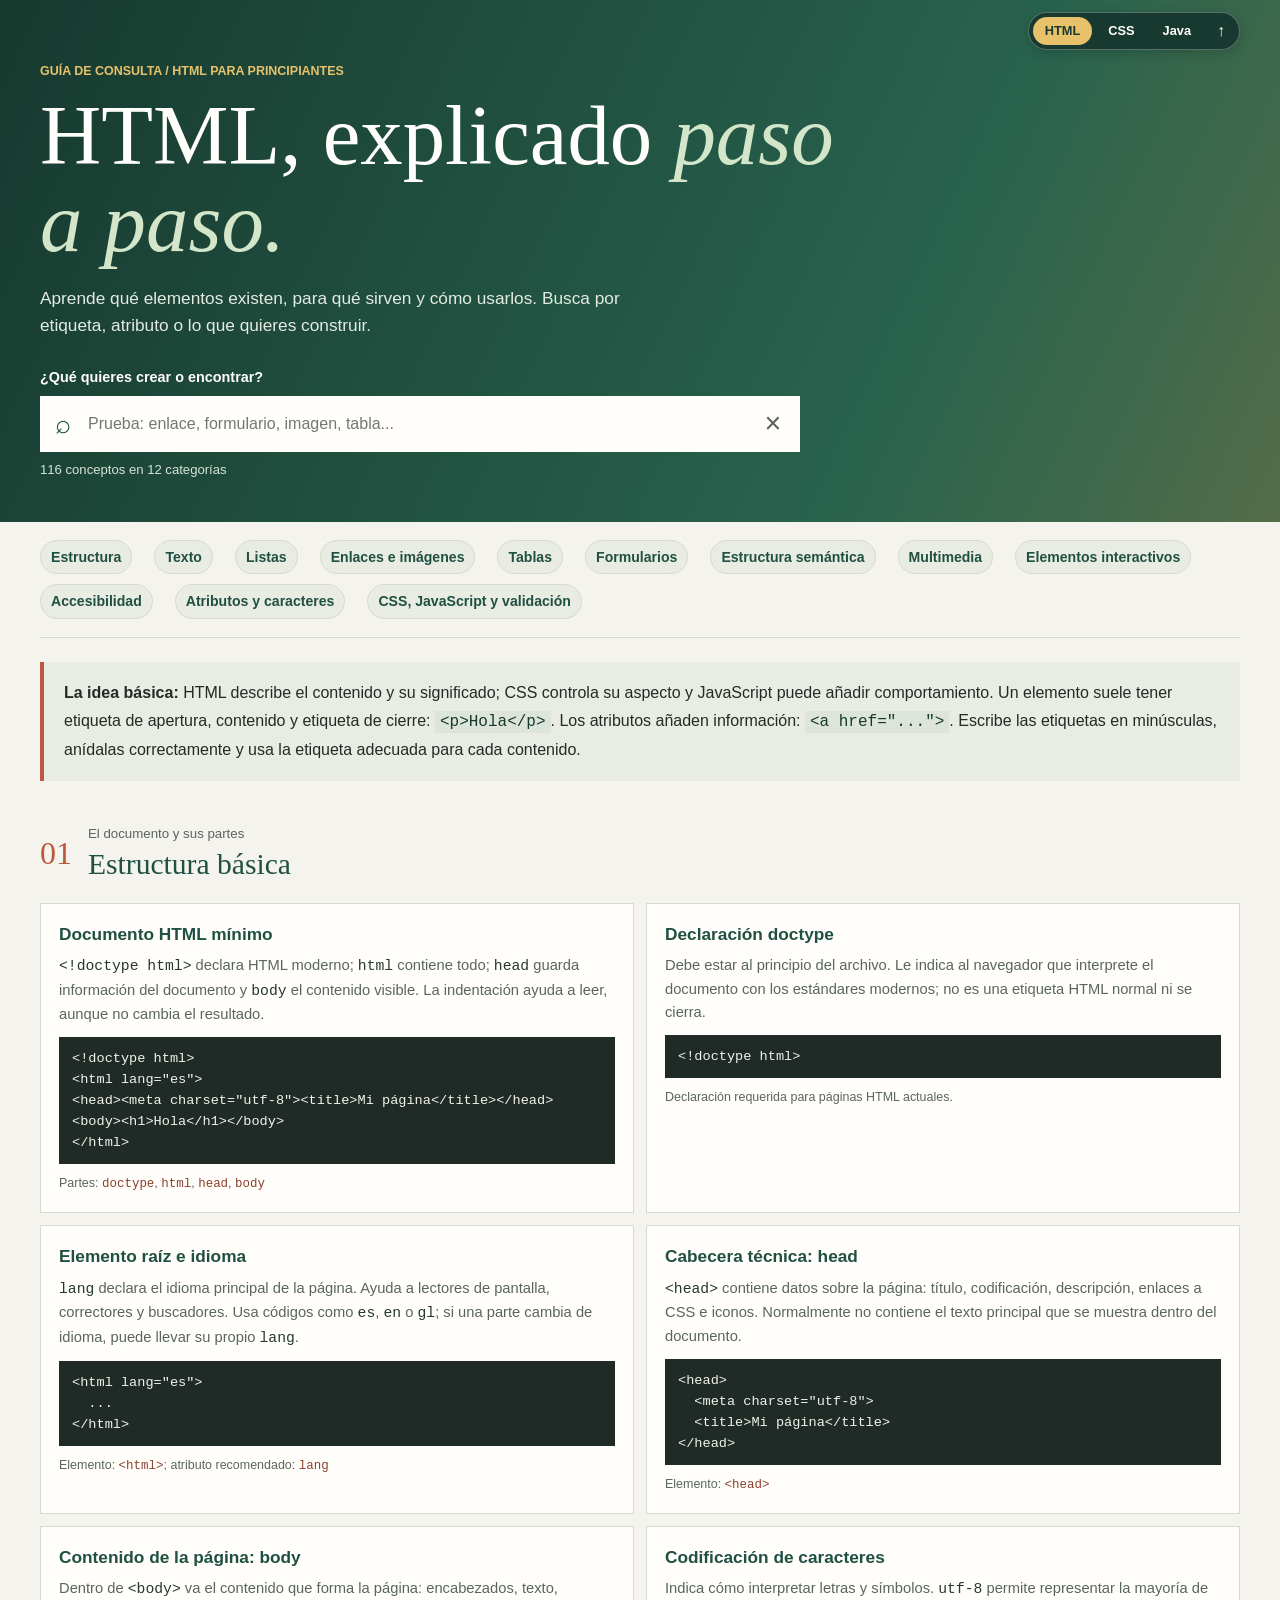
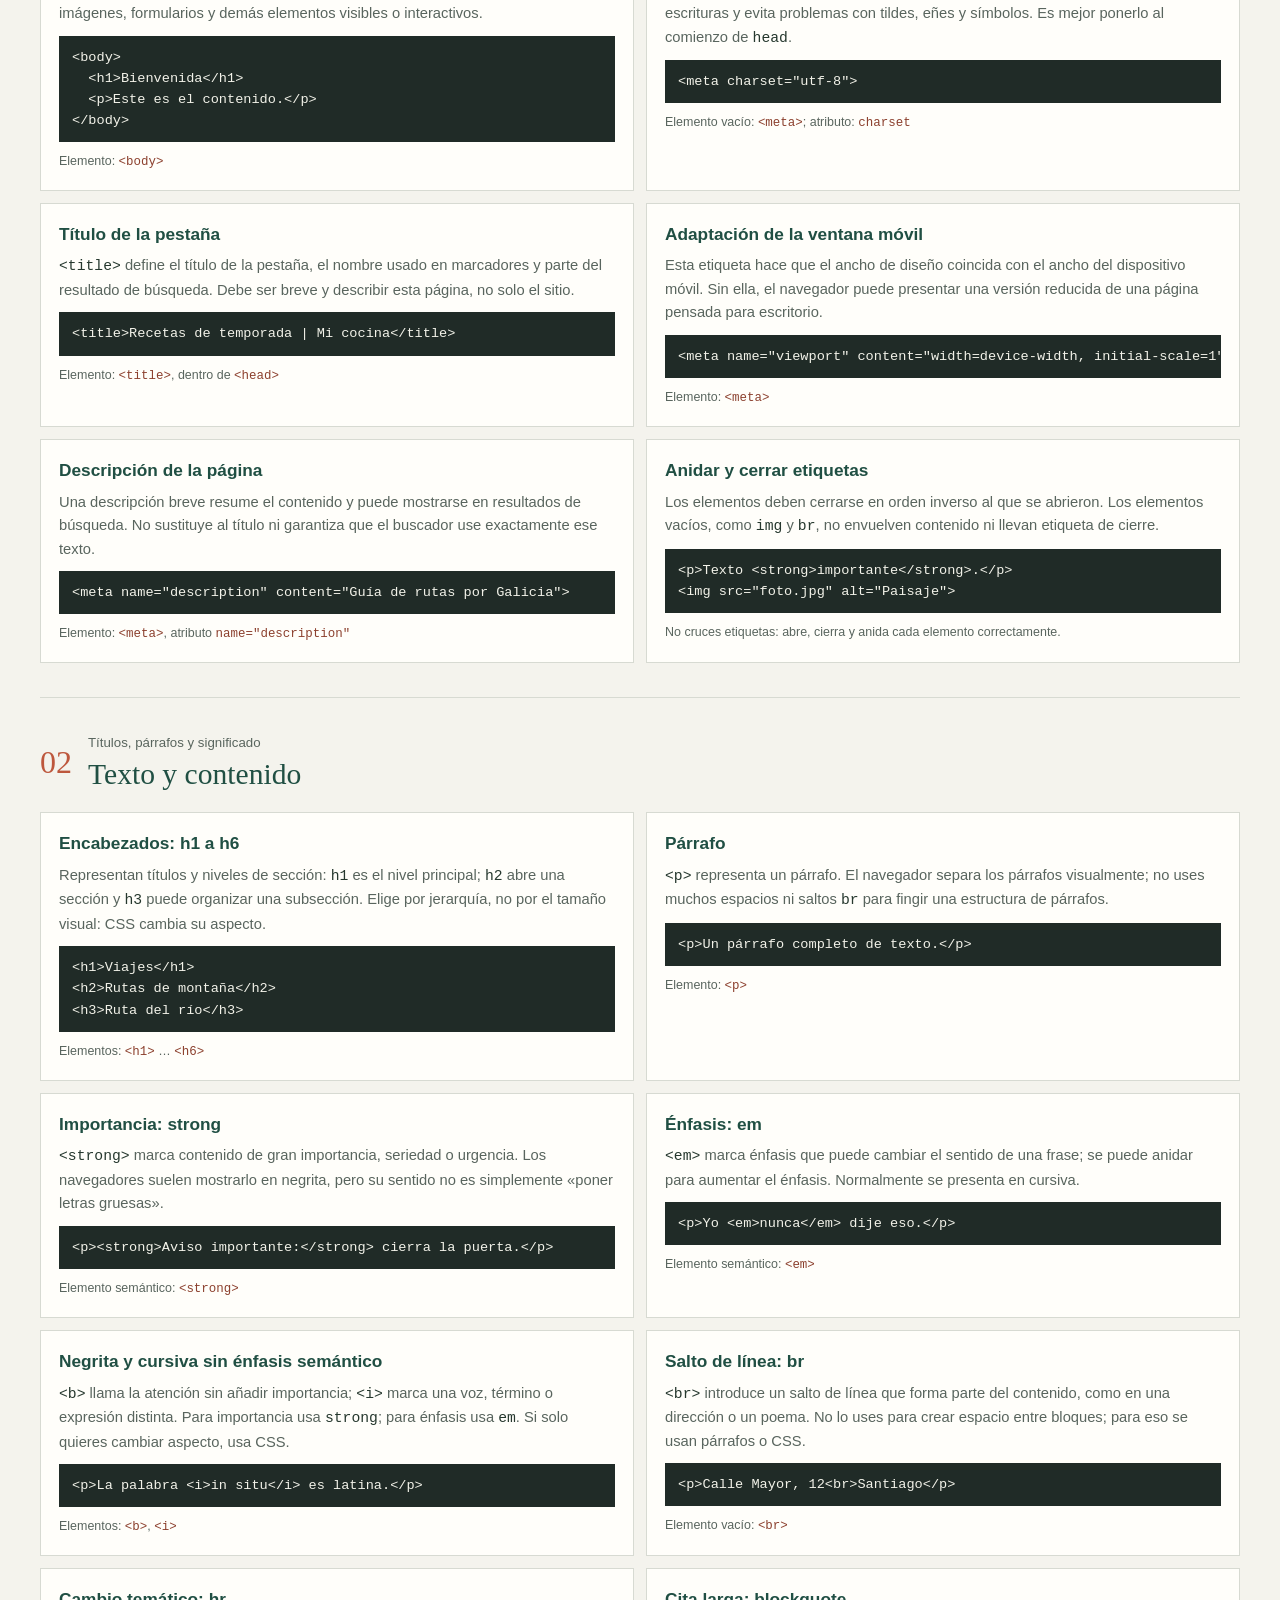
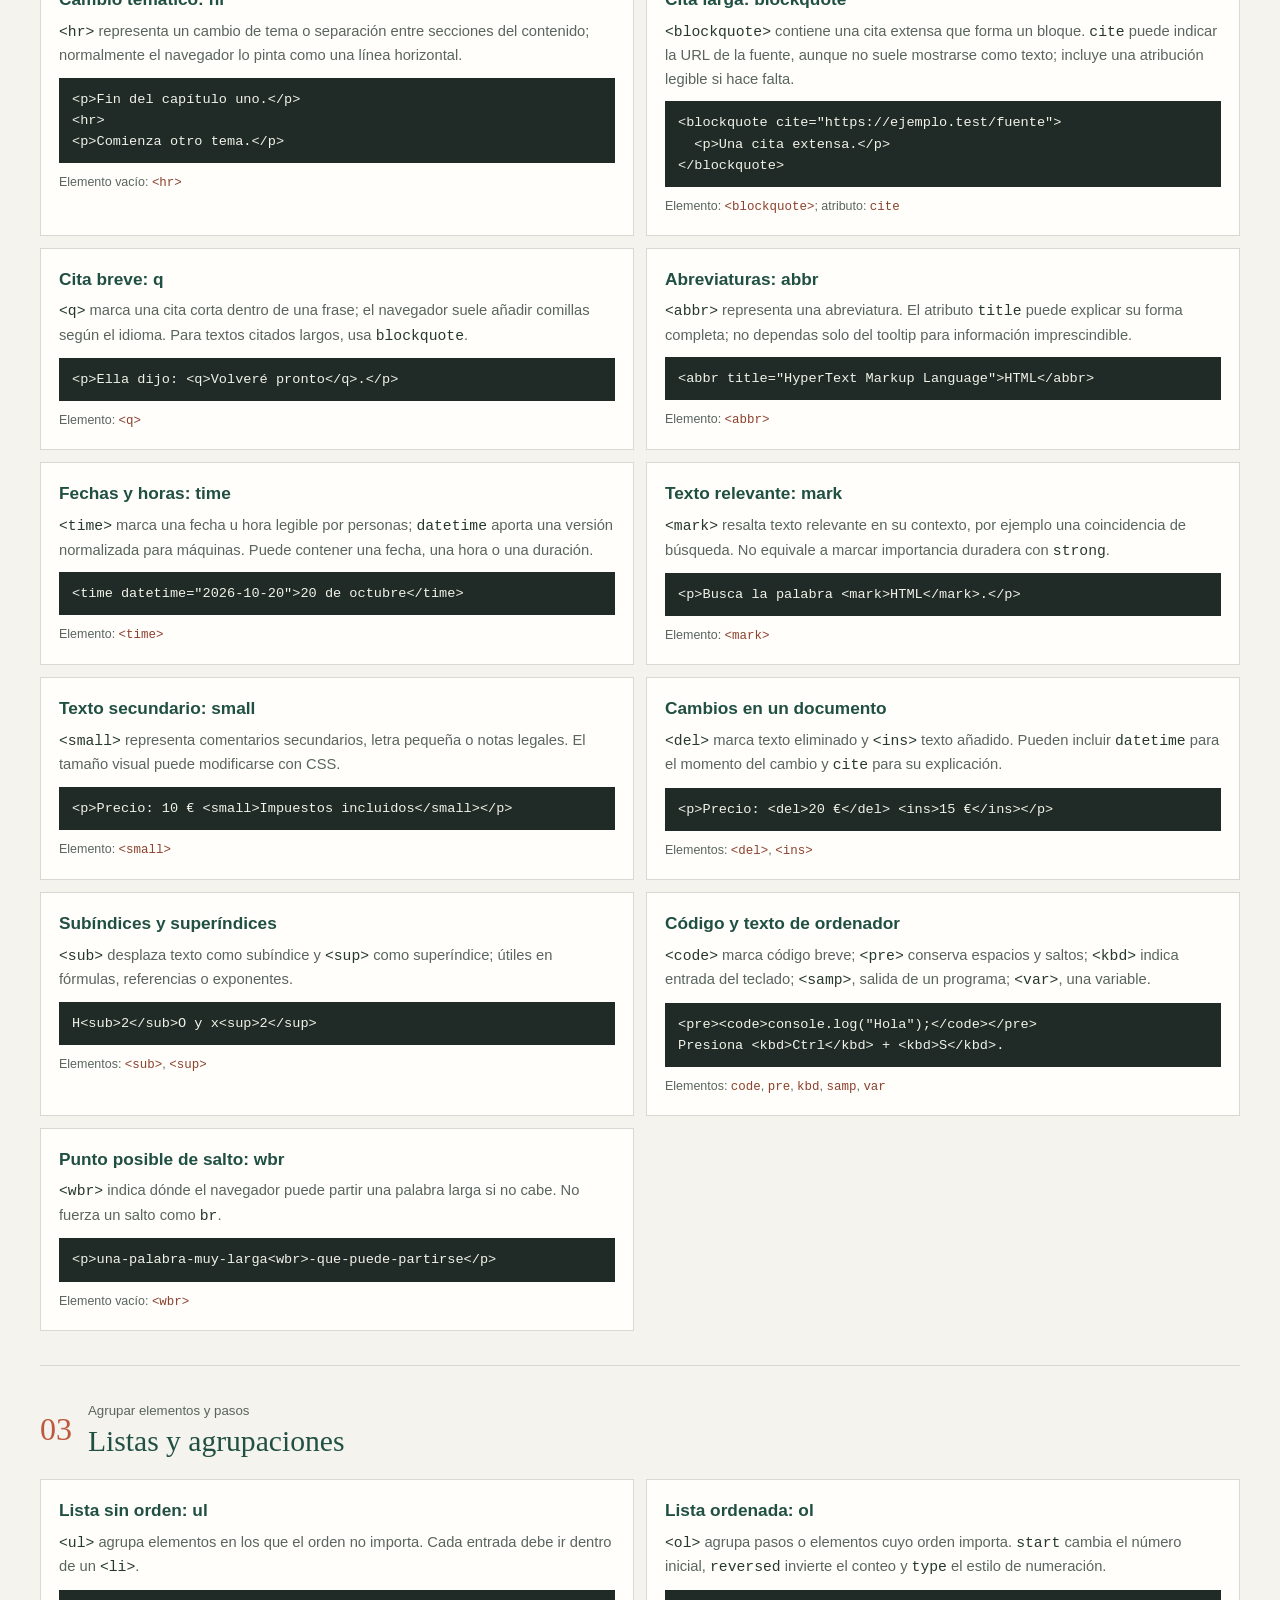
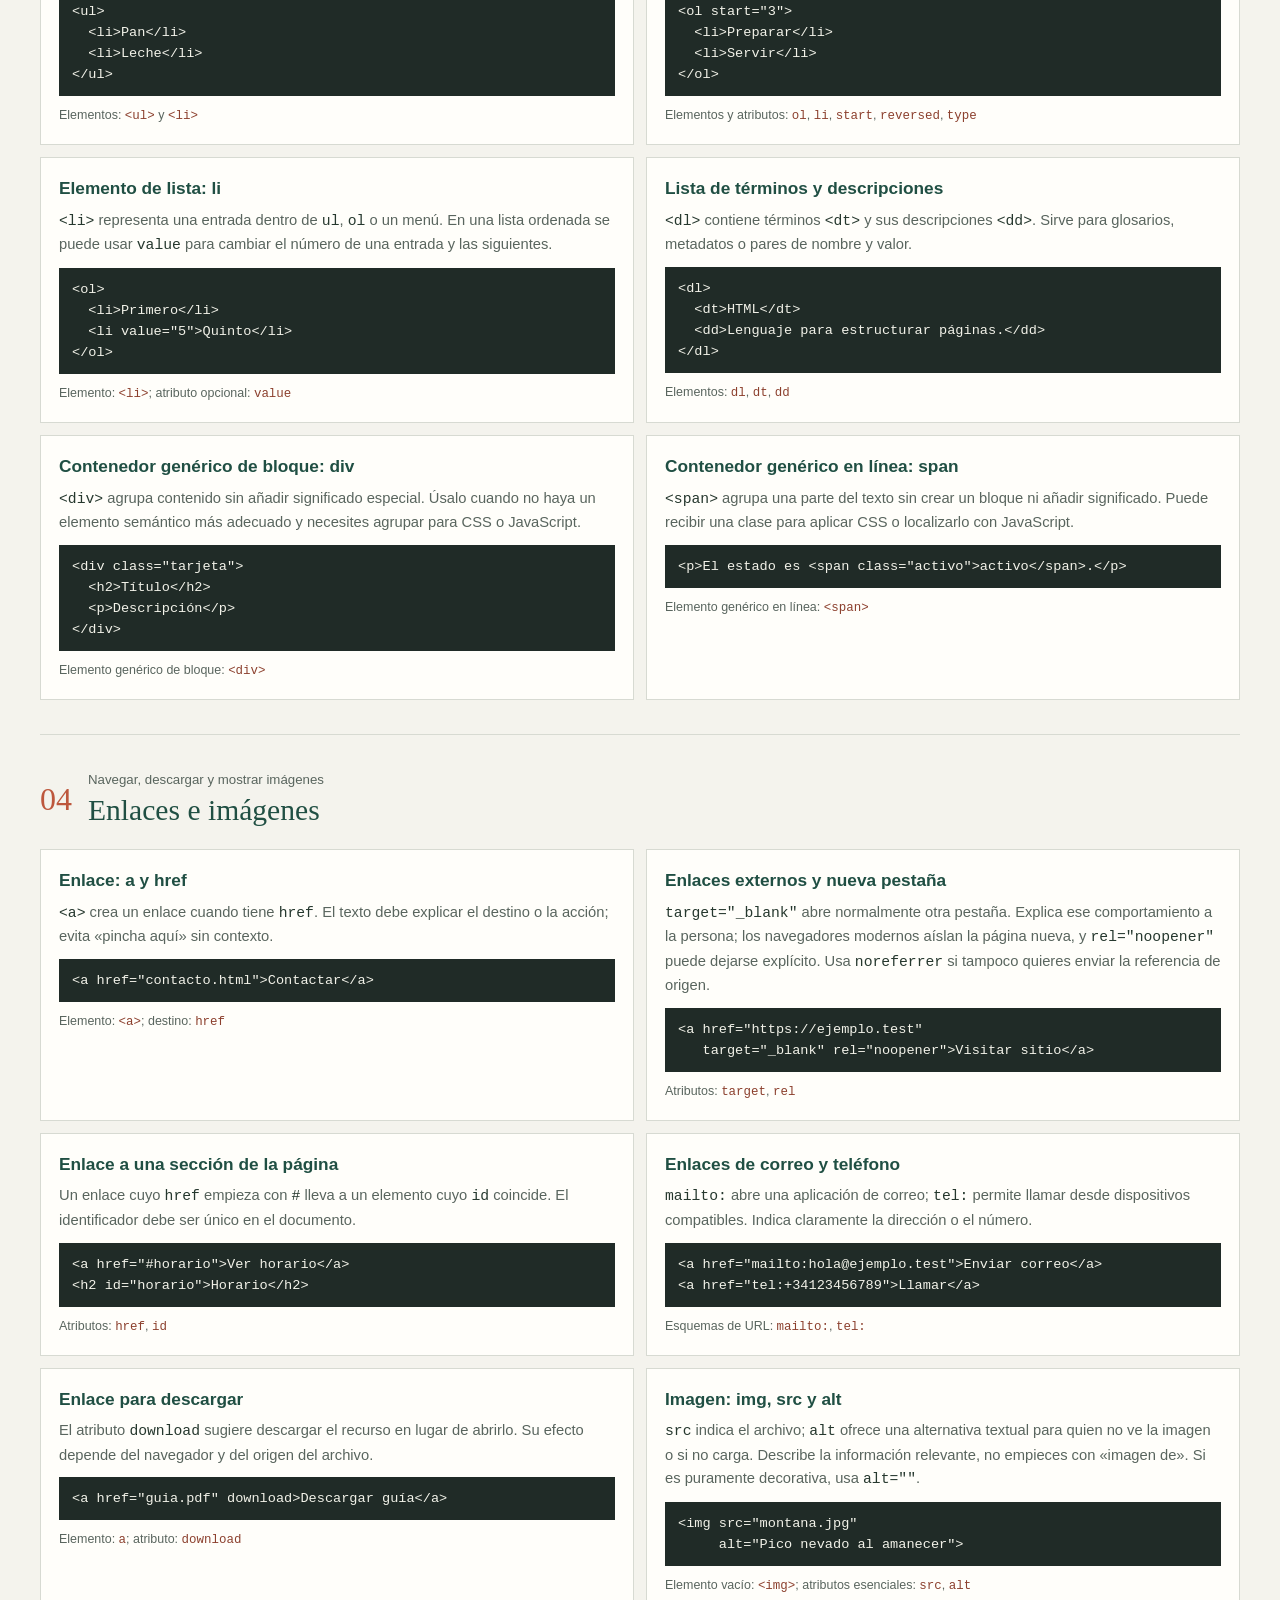
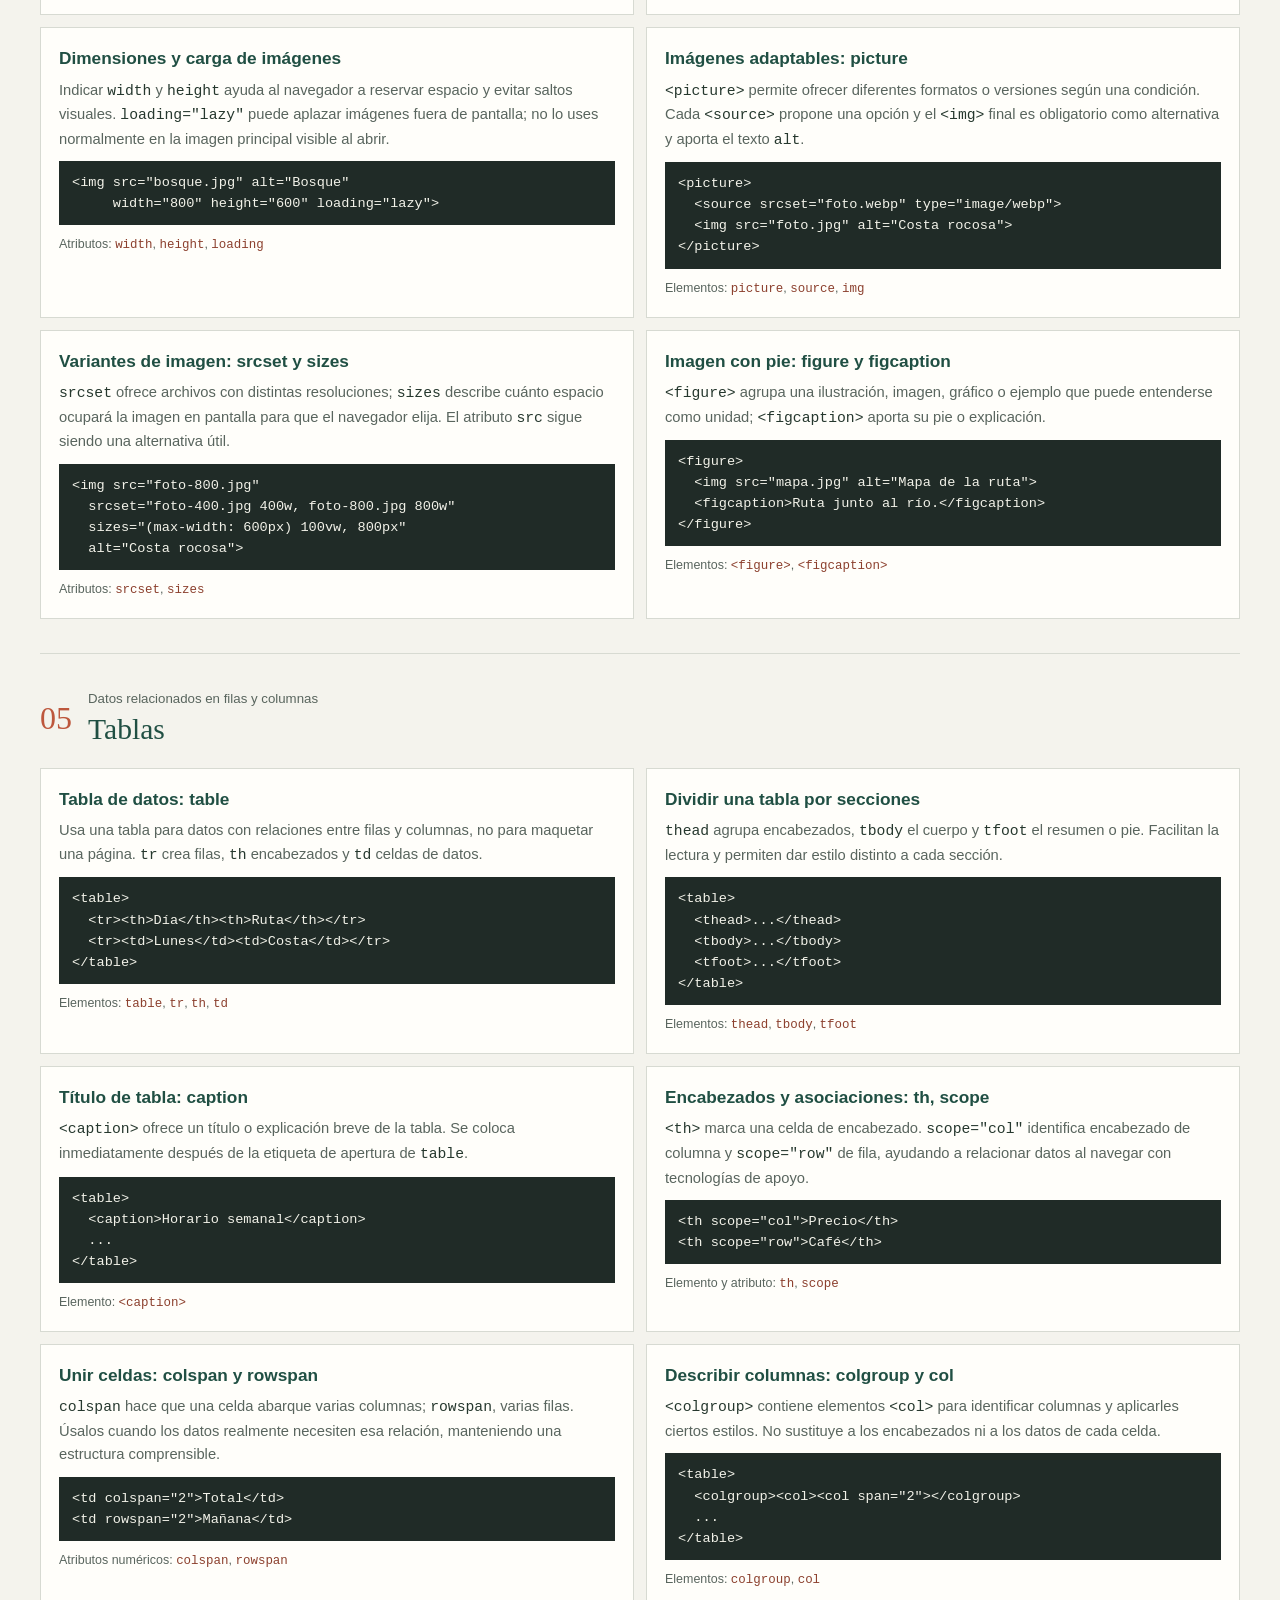
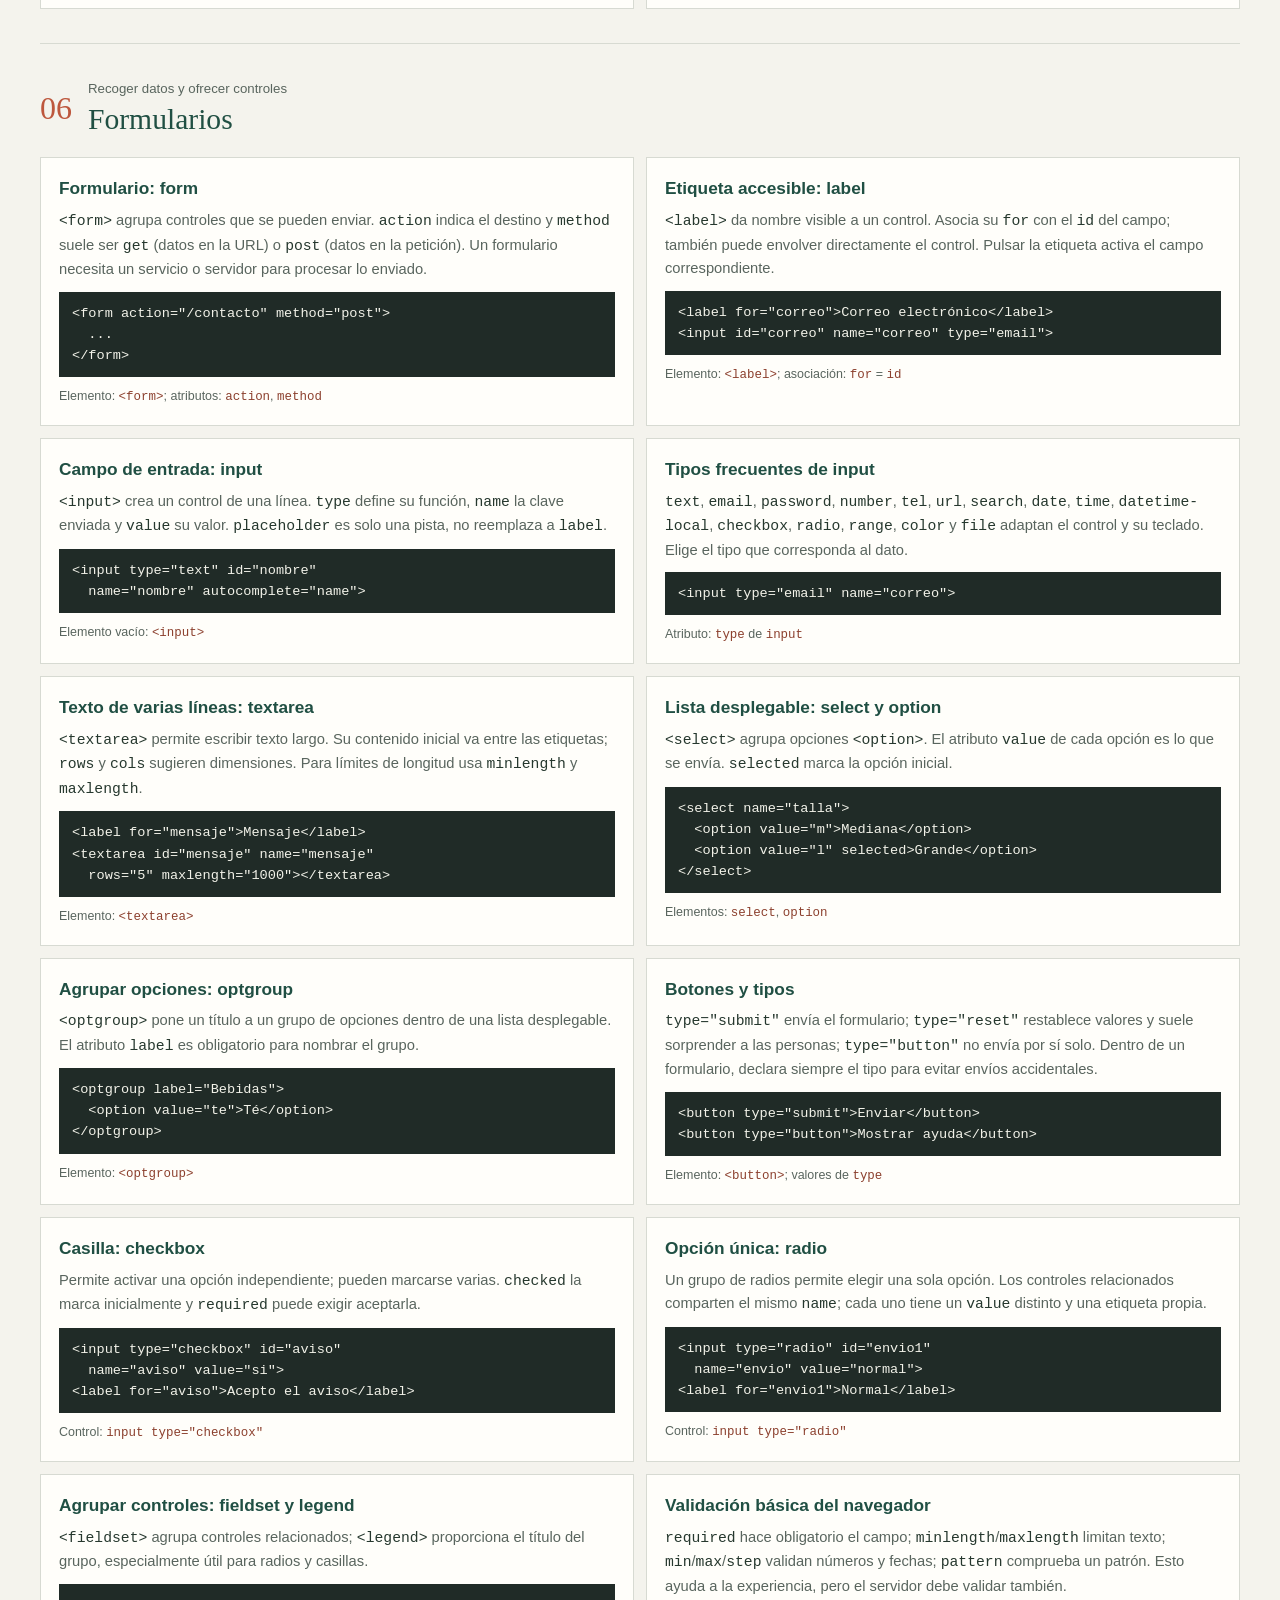
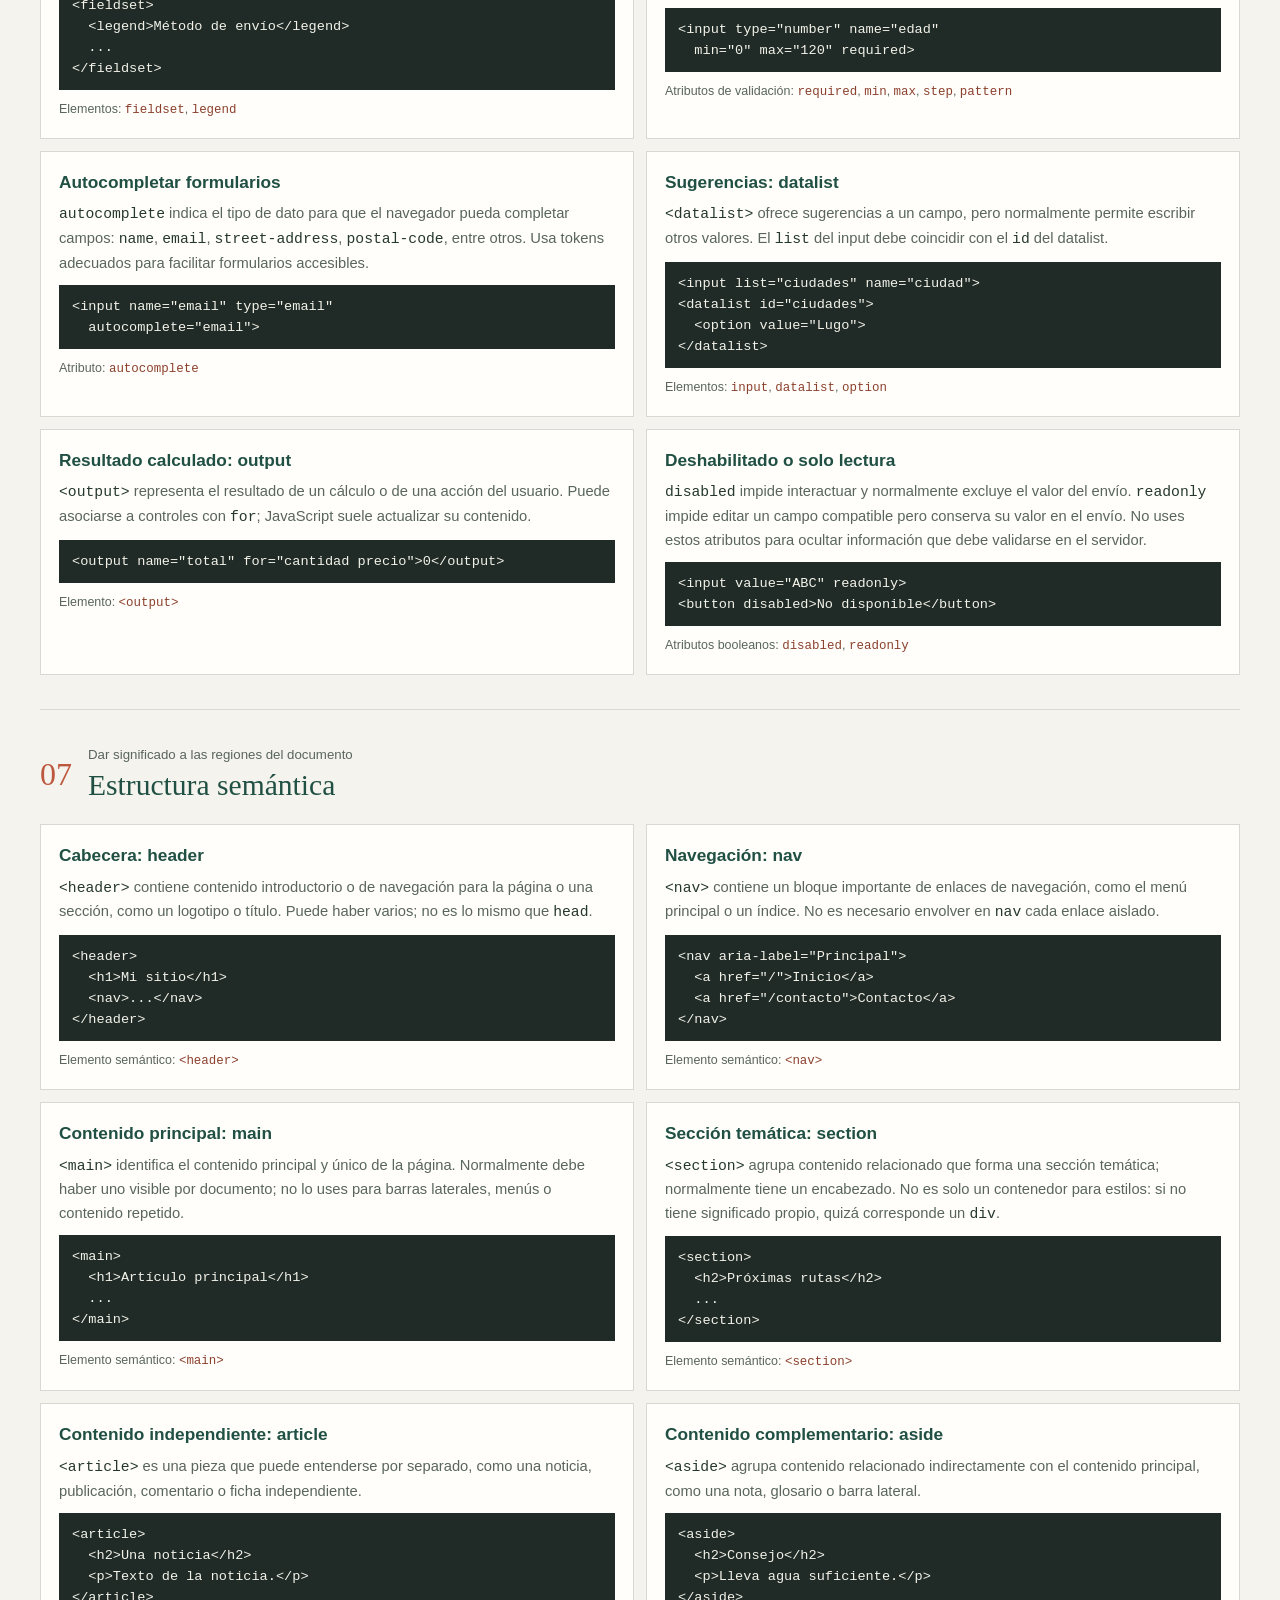
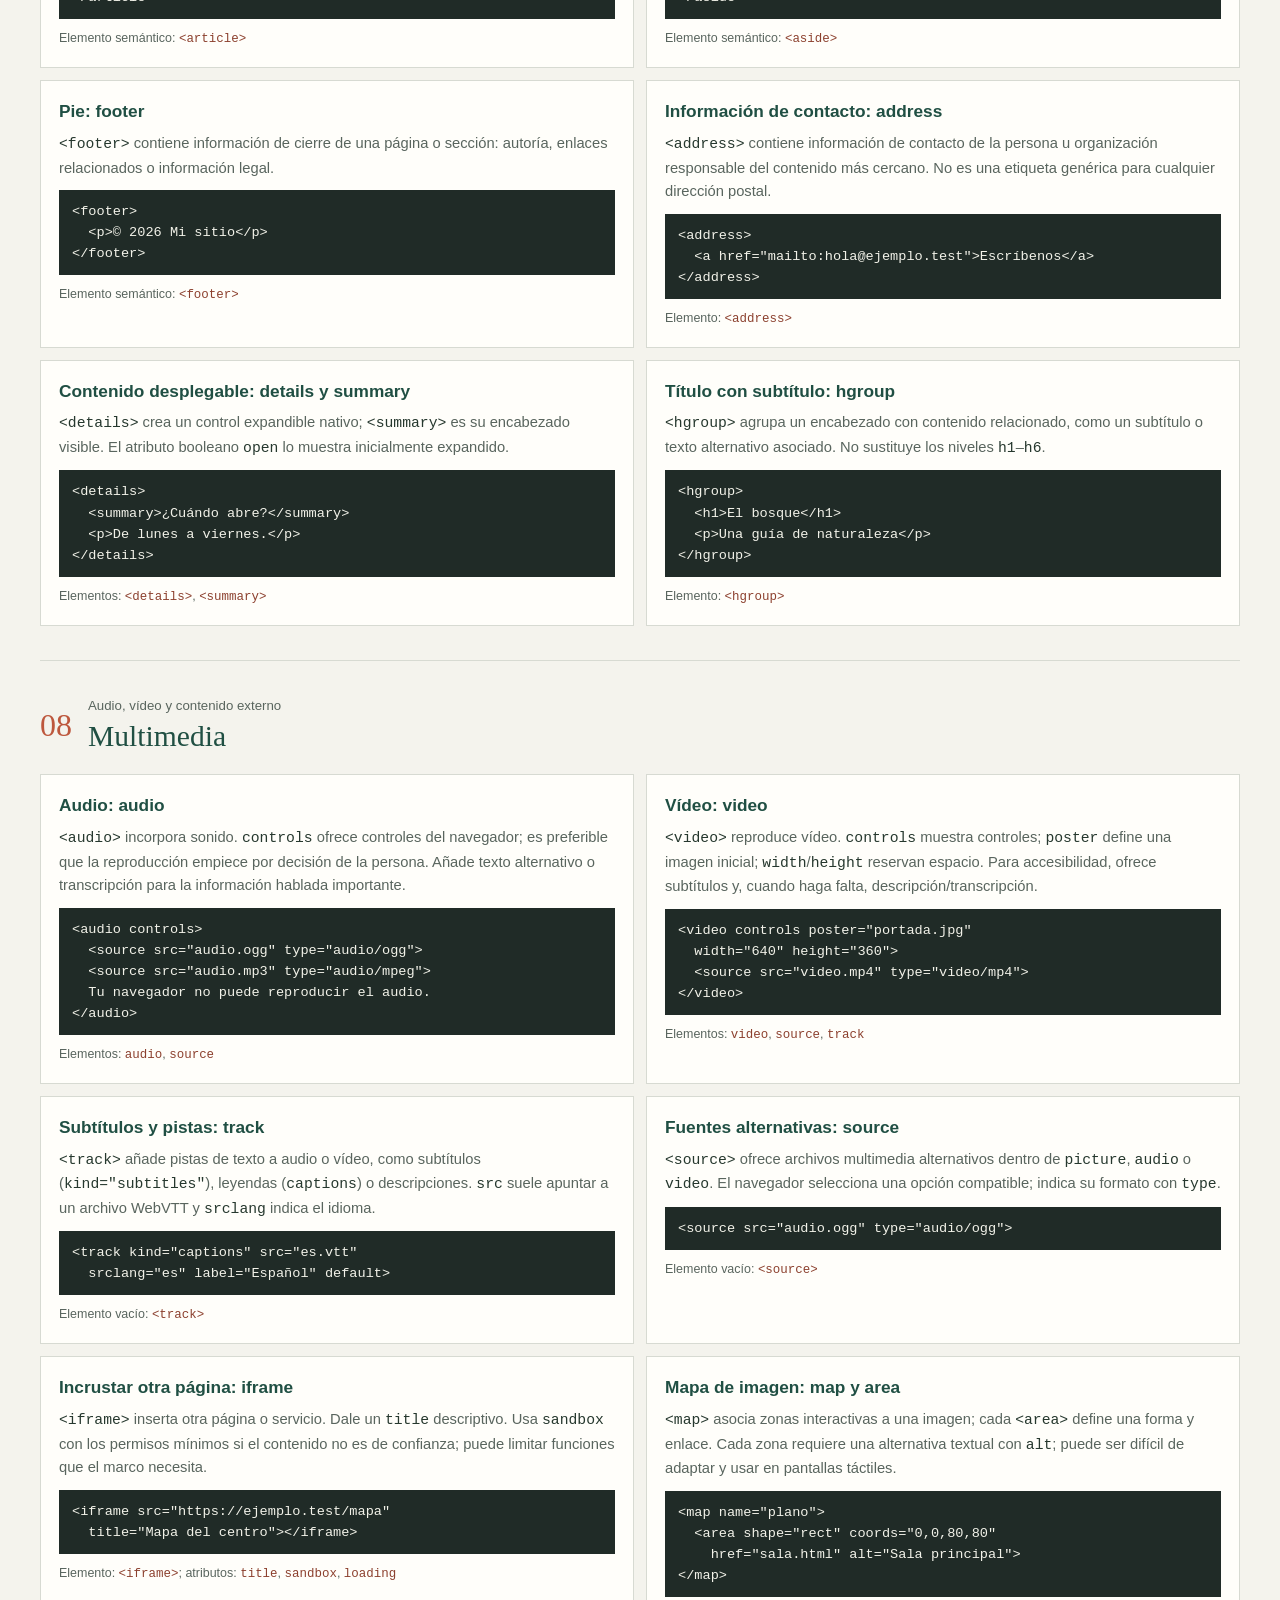
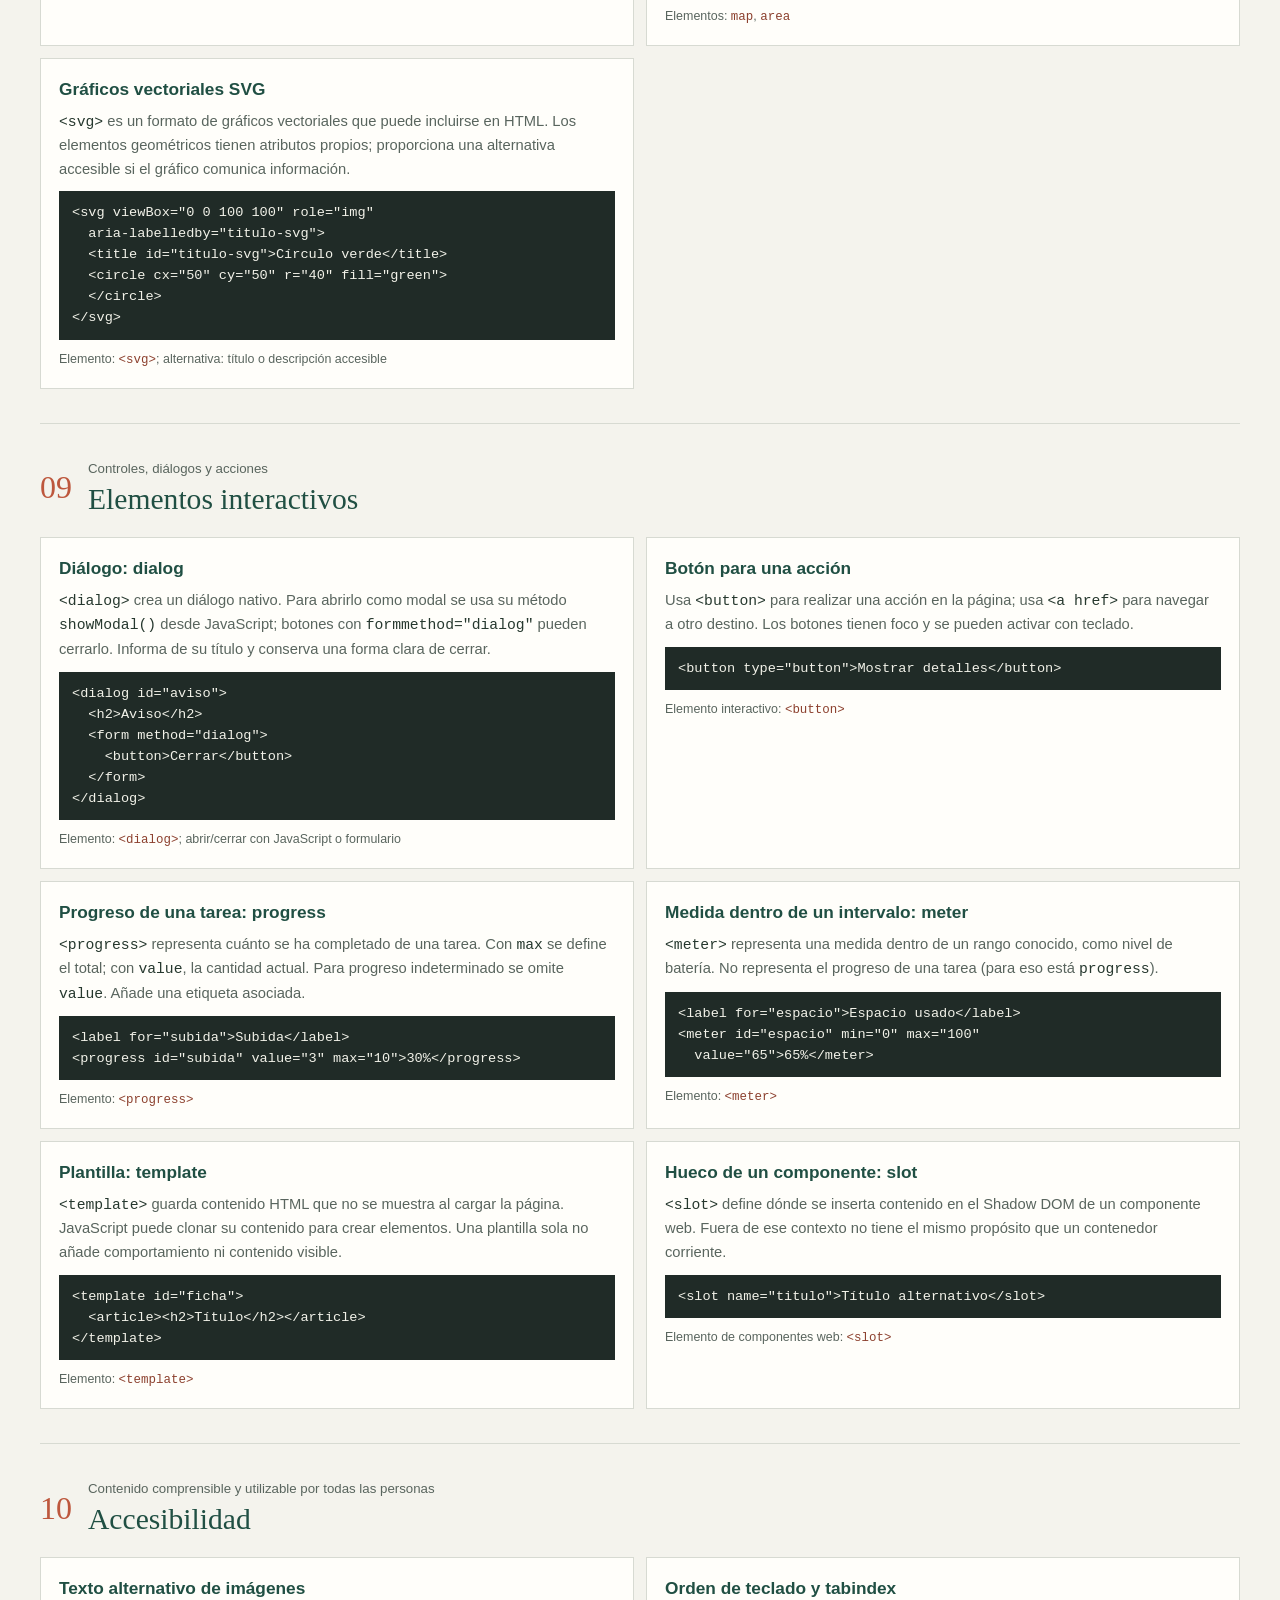
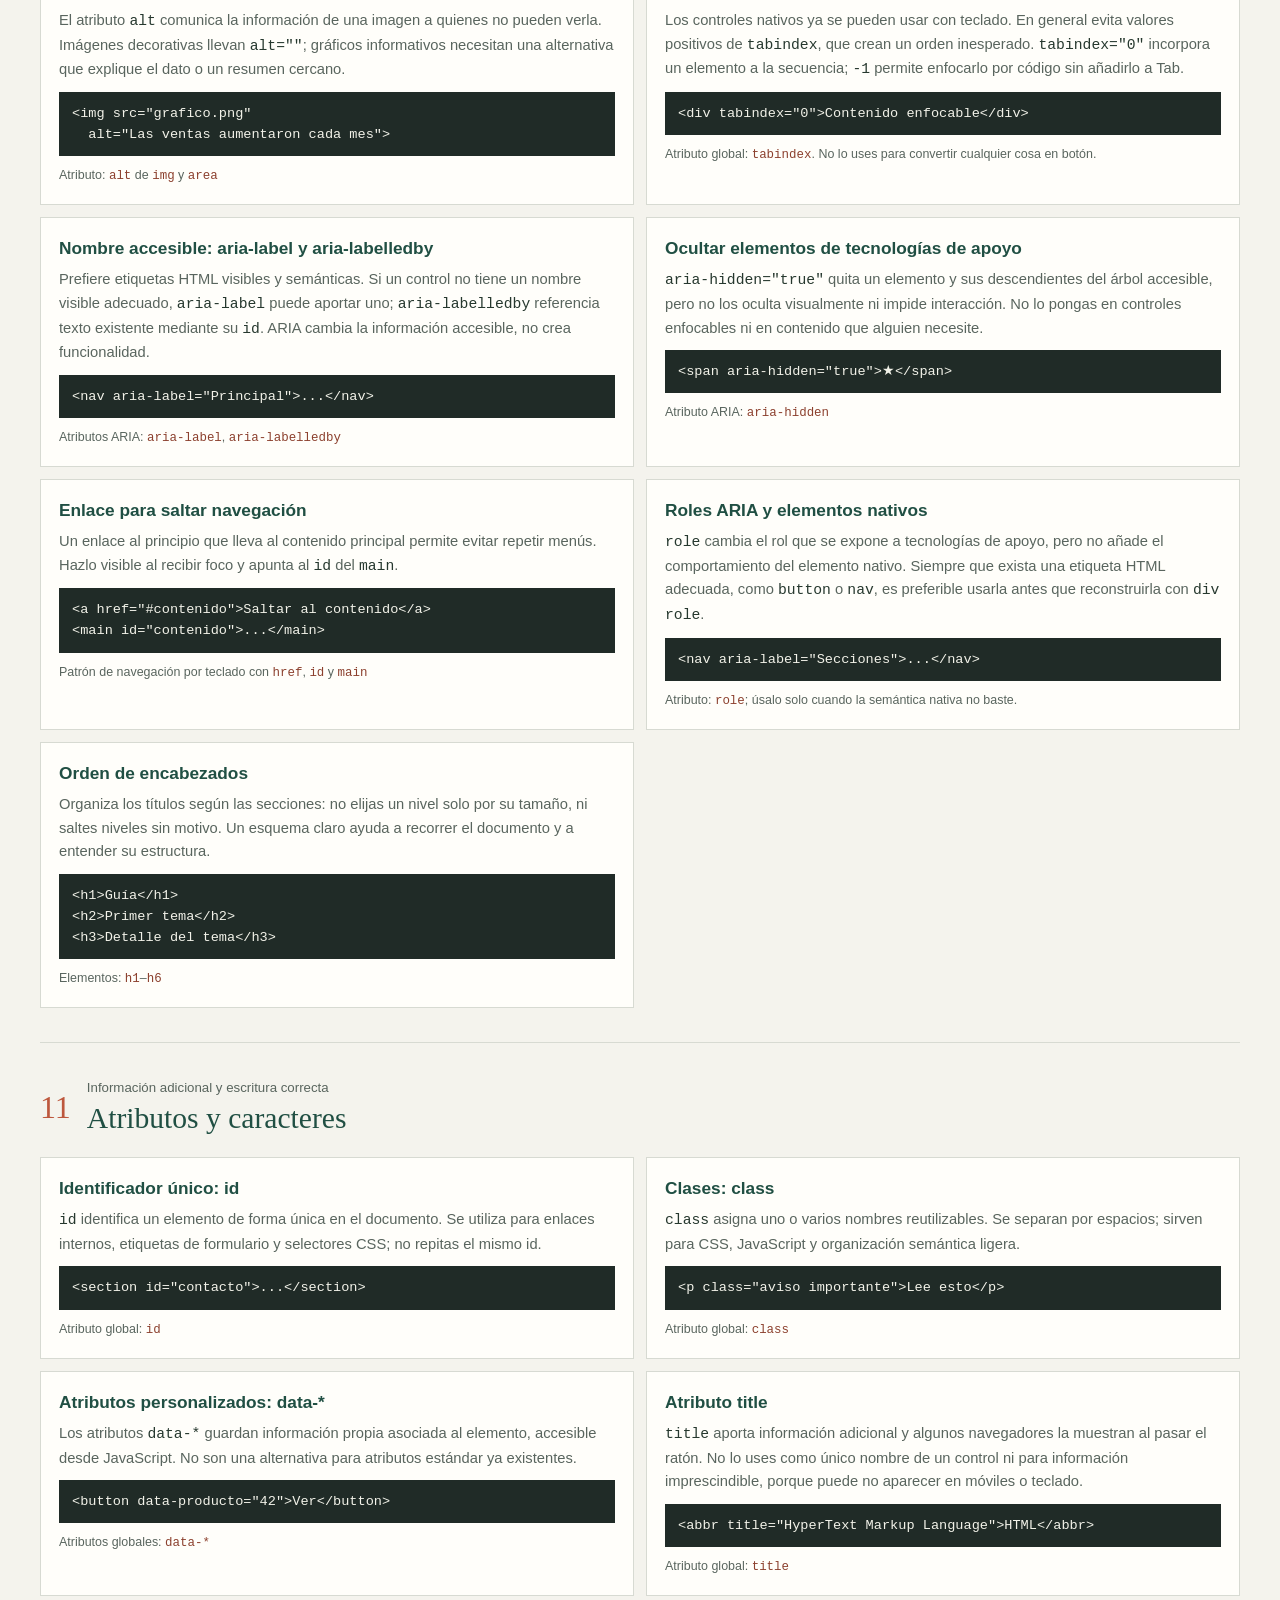
==== index.html @ 3121e710 "Resumen de HTML, Css y Java" ====
<!DOCTYPE html>
<html lang="es">

<!-- 
Guía de HTML para principiantes.
 Contiene todos los conceptos de CSS, con ejemplos y explicación.
 Se puede buscar por propiedad, valor o selector.
 Autor: apesfer
 Fecha: 20/10/2026
-->

<head>
	<meta charset="UTF-8">
	<meta name="viewport" content="width=device-width, initial-scale=1.0">
	<meta name="description"
		content="Guía amplia, clara y buscable de HTML: elementos, atributos, formularios, medios y accesibilidad.">
	<title>Guía fácil de HTML</title>
	<link rel="stylesheet" href="src/index.css">
</head>

<body id="inicio" class="guia-html">
	<header class="guia-portada">
		<nav class="mini-nav-guias" aria-label="Cambiar entre guías">
			<a href="index.html" aria-current="page">HTML</a>
			<a href="css.html">CSS</a>
			<a href="java.html">Java</a>
			<a class="subir-inicio" href="#inicio" aria-label="Volver al principio" title="Volver al principio">↑</a>
		</nav>
		<p class="guia-etiqueta">Guía de consulta / HTML para principiantes</p>
		<h1>HTML, explicado <em>paso a paso.</em></h1>
		<p class="guia-bajada">Aprende qué elementos existen, para qué sirven y cómo usarlos. Busca por etiqueta,
			atributo o lo que quieres construir.</p>
		<form class="buscador-css" role="search" onsubmit="return false">
			<label for="buscar-html">¿Qué quieres crear o encontrar?</label>
			<div class="campo-busqueda">
				<span aria-hidden="true">⌕</span>
				<input id="buscar-html" type="search" placeholder="Prueba: enlace, formulario, imagen, tabla..."
					autocomplete="off">
				<button id="limpiar-html" type="button" aria-label="Limpiar búsqueda"
					title="Limpiar búsqueda">×</button>
			</div>
			<p id="resultado-html" aria-live="polite">Cargando conceptos...</p>
		</form>
	</header>

	<main class="guia-contenido">
		<nav class="atajos-css" aria-label="Categorías de HTML">
			<a href="#fundamentos">Estructura</a>
			<a href="#texto">Texto</a>
			<a href="#listas">Listas</a>
			<a href="#enlaces">Enlaces e imágenes</a>
			<a href="#tablas">Tablas</a>
			<a href="#formularios">Formularios</a>
			<a href="#semantica">Estructura semántica</a>
			<a href="#multimedia">Multimedia</a>
			<a href="#interactivos">Elementos interactivos</a>
			<a href="#accesibilidad">Accesibilidad</a>
			<a href="#atributos">Atributos y caracteres</a>
			<a href="#integracion">CSS, JavaScript y validación</a>
		</nav>

		<aside class="nota-css"><strong>La idea básica:</strong> HTML describe el contenido y su significado; CSS
			controla su aspecto y JavaScript puede añadir comportamiento. Un elemento suele tener etiqueta de apertura,
			contenido y etiqueta de cierre: <code>&lt;p&gt;Hola&lt;/p&gt;</code>. Los atributos añaden información:
			<code>&lt;a href="..."&gt;</code>. Escribe las etiquetas en minúsculas, anídalas correctamente y usa la
			etiqueta adecuada para cada contenido.
		</aside>

		<section class="categoria-css" id="fundamentos" data-categoria>
			<div class="cabecera-categoria"><span>01</span>
				<div>
					<p>El documento y sus partes</p>
					<h2>Estructura básica</h2>
				</div>
			</div>
			<div class="rejilla-conceptos">
				<article class="concepto-css" data-palabras="documento completo html doctype raíz">
					<h3>Documento HTML mínimo</h3>
					<p><code>&lt;!doctype html&gt;</code> declara HTML moderno; <code>html</code> contiene todo;
						<code>head</code> guarda información del documento y <code>body</code> el contenido visible. La
						indentación ayuda a leer, aunque no cambia el resultado.
					</p>
					<pre><code>&lt;!doctype html&gt;
&lt;html lang="es"&gt;
&lt;head&gt;&lt;meta charset="utf-8"&gt;&lt;title&gt;Mi página&lt;/title&gt;&lt;/head&gt;
&lt;body&gt;&lt;h1&gt;Hola&lt;/h1&gt;&lt;/body&gt;
&lt;/html&gt;</code></pre>
					<p class="propiedad">Partes: <code>doctype</code>, <code>html</code>, <code>head</code>,
						<code>body</code>
					</p>
				</article>
				<article class="concepto-css" data-palabras="doctype tipo documento estándar">
					<h3>Declaración doctype</h3>
					<p>Debe estar al principio del archivo. Le indica al navegador que interprete el documento con los
						estándares modernos; no es una etiqueta HTML normal ni se cierra.</p>
					<pre><code>&lt;!doctype html&gt;</code></pre>
					<p class="propiedad">Declaración requerida para páginas HTML actuales.</p>
				</article>
				<article class="concepto-css" data-palabras="html lang idioma atributo raíz">
					<h3>Elemento raíz e idioma</h3>
					<p><code>lang</code> declara el idioma principal de la página. Ayuda a lectores de pantalla,
						correctores y buscadores. Usa códigos como <code>es</code>, <code>en</code> o <code>gl</code>;
						si una parte cambia de idioma, puede llevar su propio <code>lang</code>.</p>
					<pre><code>&lt;html lang="es"&gt;
  ...
&lt;/html&gt;</code></pre>
					<p class="propiedad">Elemento: <code>&lt;html&gt;</code>; atributo recomendado: <code>lang</code>
					</p>
				</article>
				<article class="concepto-css" data-palabras="head metadatos título descripción hoja estilo">
					<h3>Cabecera técnica: head</h3>
					<p><code>&lt;head&gt;</code> contiene datos sobre la página: título, codificación, descripción,
						enlaces a CSS e iconos. Normalmente no contiene el texto principal que se muestra dentro del
						documento.</p>
					<pre><code>&lt;head&gt;
  &lt;meta charset="utf-8"&gt;
  &lt;title&gt;Mi página&lt;/title&gt;
&lt;/head&gt;</code></pre>
					<p class="propiedad">Elemento: <code>&lt;head&gt;</code></p>
				</article>
				<article class="concepto-css" data-palabras="body cuerpo contenido visible página">
					<h3>Contenido de la página: body</h3>
					<p>Dentro de <code>&lt;body&gt;</code> va el contenido que forma la página: encabezados, texto,
						imágenes, formularios y demás elementos visibles o interactivos.</p>
					<pre><code>&lt;body&gt;
  &lt;h1&gt;Bienvenida&lt;/h1&gt;
  &lt;p&gt;Este es el contenido.&lt;/p&gt;
&lt;/body&gt;</code></pre>
					<p class="propiedad">Elemento: <code>&lt;body&gt;</code></p>
				</article>
				<article class="concepto-css" data-palabras="codificación caracteres utf 8 tildes ñ">
					<h3>Codificación de caracteres</h3>
					<p>Indica cómo interpretar letras y símbolos. <code>utf-8</code> permite representar la mayoría de
						escrituras y evita problemas con tildes, eñes y símbolos. Es mejor ponerlo al comienzo de
						<code>head</code>.
					</p>
					<pre><code>&lt;meta charset="utf-8"&gt;</code></pre>
					<p class="propiedad">Elemento vacío: <code>&lt;meta&gt;</code>; atributo: <code>charset</code></p>
				</article>
				<article class="concepto-css" data-palabras="título pestaña documento title navegador">
					<h3>Título de la pestaña</h3>
					<p><code>&lt;title&gt;</code> define el título de la pestaña, el nombre usado en marcadores y parte
						del resultado de búsqueda. Debe ser breve y describir esta página, no solo el sitio.</p>
					<pre><code>&lt;title&gt;Recetas de temporada | Mi cocina&lt;/title&gt;</code></pre>
					<p class="propiedad">Elemento: <code>&lt;title&gt;</code>, dentro de <code>&lt;head&gt;</code></p>
				</article>
				<article class="concepto-css" data-palabras="meta viewport móvil responsive pantalla">
					<h3>Adaptación de la ventana móvil</h3>
					<p>Esta etiqueta hace que el ancho de diseño coincida con el ancho del dispositivo móvil. Sin ella,
						el navegador puede presentar una versión reducida de una página pensada para escritorio.</p>
					<pre><code>&lt;meta name="viewport" content="width=device-width, initial-scale=1"&gt;</code></pre>
					<p class="propiedad">Elemento: <code>&lt;meta&gt;</code></p>
				</article>
				<article class="concepto-css" data-palabras="meta description descripción buscador resumen página">
					<h3>Descripción de la página</h3>
					<p>Una descripción breve resume el contenido y puede mostrarse en resultados de búsqueda. No
						sustituye al título ni garantiza que el buscador use exactamente ese texto.</p>
					<pre><code>&lt;meta name="description" content="Guía de rutas por Galicia"&gt;</code></pre>
					<p class="propiedad">Elemento: <code>&lt;meta&gt;</code>, atributo <code>name="description"</code>
					</p>
				</article>
				<article class="concepto-css" data-palabras="anidar etiquetas cerrar autocierre vacío estructura">
					<h3>Anidar y cerrar etiquetas</h3>
					<p>Los elementos deben cerrarse en orden inverso al que se abrieron. Los elementos vacíos, como
						<code>img</code> y <code>br</code>, no envuelven contenido ni llevan etiqueta de cierre.
					</p>
					<pre><code>&lt;p&gt;Texto &lt;strong&gt;importante&lt;/strong&gt;.&lt;/p&gt;
&lt;img src="foto.jpg" alt="Paisaje"&gt;</code></pre>
					<p class="propiedad">No cruces etiquetas: abre, cierra y anida cada elemento correctamente.</p>
				</article>
			</div>
		</section>

		<section class="categoria-css" id="texto" data-categoria>
			<div class="cabecera-categoria"><span>02</span>
				<div>
					<p>Títulos, párrafos y significado</p>
					<h2>Texto y contenido</h2>
				</div>
			</div>
			<div class="rejilla-conceptos">
				<article class="concepto-css" data-palabras="encabezado título h1 h2 h3 h4 h5 h6 jerarquía">
					<h3>Encabezados: h1 a h6</h3>
					<p>Representan títulos y niveles de sección: <code>h1</code> es el nivel principal; <code>h2</code>
						abre una sección y <code>h3</code> puede organizar una subsección. Elige por jerarquía, no por
						el tamaño visual: CSS cambia su aspecto.</p>
					<pre><code>&lt;h1&gt;Viajes&lt;/h1&gt;
&lt;h2&gt;Rutas de montaña&lt;/h2&gt;
&lt;h3&gt;Ruta del río&lt;/h3&gt;</code></pre>
					<p class="propiedad">Elementos: <code>&lt;h1&gt;</code> … <code>&lt;h6&gt;</code></p>
				</article>
				<article class="concepto-css" data-palabras="p párrafo bloque texto">
					<h3>Párrafo</h3>
					<p><code>&lt;p&gt;</code> representa un párrafo. El navegador separa los párrafos visualmente; no
						uses muchos espacios ni saltos <code>br</code> para fingir una estructura de párrafos.</p>
					<pre><code>&lt;p&gt;Un párrafo completo de texto.&lt;/p&gt;</code></pre>
					<p class="propiedad">Elemento: <code>&lt;p&gt;</code></p>
				</article>
				<article class="concepto-css" data-palabras="strong importancia semántica negrita">
					<h3>Importancia: strong</h3>
					<p><code>&lt;strong&gt;</code> marca contenido de gran importancia, seriedad o urgencia. Los
						navegadores suelen mostrarlo en negrita, pero su sentido no es simplemente «poner letras
						gruesas».</p>
					<pre><code>&lt;p&gt;&lt;strong&gt;Aviso importante:&lt;/strong&gt; cierra la puerta.&lt;/p&gt;</code></pre>
					<p class="propiedad">Elemento semántico: <code>&lt;strong&gt;</code></p>
				</article>
				<article class="concepto-css" data-palabras="em énfasis énfasis hablado cursiva">
					<h3>Énfasis: em</h3>
					<p><code>&lt;em&gt;</code> marca énfasis que puede cambiar el sentido de una frase; se puede anidar
						para aumentar el énfasis. Normalmente se presenta en cursiva.</p>
					<pre><code>&lt;p&gt;Yo &lt;em&gt;nunca&lt;/em&gt; dije eso.&lt;/p&gt;</code></pre>
					<p class="propiedad">Elemento semántico: <code>&lt;em&gt;</code></p>
				</article>
				<article class="concepto-css" data-palabras="b i bold italic presentación sin significado">
					<h3>Negrita y cursiva sin énfasis semántico</h3>
					<p><code>&lt;b&gt;</code> llama la atención sin añadir importancia; <code>&lt;i&gt;</code> marca una
						voz, término o expresión distinta. Para importancia usa <code>strong</code>; para énfasis usa
						<code>em</code>. Si solo quieres cambiar aspecto, usa CSS.
					</p>
					<pre><code>&lt;p&gt;La palabra &lt;i&gt;in situ&lt;/i&gt; es latina.&lt;/p&gt;</code></pre>
					<p class="propiedad">Elementos: <code>&lt;b&gt;</code>, <code>&lt;i&gt;</code></p>
				</article>
				<article class="concepto-css" data-palabras="salto línea br nueva línea dirección">
					<h3>Salto de línea: br</h3>
					<p><code>&lt;br&gt;</code> introduce un salto de línea que forma parte del contenido, como en una
						dirección o un poema. No lo uses para crear espacio entre bloques; para eso se usan párrafos o
						CSS.</p>
					<pre><code>&lt;p&gt;Calle Mayor, 12&lt;br&gt;Santiago&lt;/p&gt;</code></pre>
					<p class="propiedad">Elemento vacío: <code>&lt;br&gt;</code></p>
				</article>
				<article class="concepto-css" data-palabras="separador horizontal hr cambio temático">
					<h3>Cambio temático: hr</h3>
					<p><code>&lt;hr&gt;</code> representa un cambio de tema o separación entre secciones del contenido;
						normalmente el navegador lo pinta como una línea horizontal.</p>
					<pre><code>&lt;p&gt;Fin del capítulo uno.&lt;/p&gt;
&lt;hr&gt;
&lt;p&gt;Comienza otro tema.&lt;/p&gt;</code></pre>
					<p class="propiedad">Elemento vacío: <code>&lt;hr&gt;</code></p>
				</article>
				<article class="concepto-css" data-palabras="blockquote cita larga cita bloque fuente cite">
					<h3>Cita larga: blockquote</h3>
					<p><code>&lt;blockquote&gt;</code> contiene una cita extensa que forma un bloque. <code>cite</code>
						puede indicar la URL de la fuente, aunque no suele mostrarse como texto; incluye una atribución
						legible si hace falta.</p>
					<pre><code>&lt;blockquote cite="https://ejemplo.test/fuente"&gt;
  &lt;p&gt;Una cita extensa.&lt;/p&gt;
&lt;/blockquote&gt;</code></pre>
					<p class="propiedad">Elemento: <code>&lt;blockquote&gt;</code>; atributo: <code>cite</code></p>
				</article>
				<article class="concepto-css" data-palabras="q cita corta comillas inline cite">
					<h3>Cita breve: q</h3>
					<p><code>&lt;q&gt;</code> marca una cita corta dentro de una frase; el navegador suele añadir
						comillas según el idioma. Para textos citados largos, usa <code>blockquote</code>.</p>
					<pre><code>&lt;p&gt;Ella dijo: &lt;q&gt;Volveré pronto&lt;/q&gt;.&lt;/p&gt;</code></pre>
					<p class="propiedad">Elemento: <code>&lt;q&gt;</code></p>
				</article>
				<article class="concepto-css" data-palabras="abbr abreviatura sigla título title significado">
					<h3>Abreviaturas: abbr</h3>
					<p><code>&lt;abbr&gt;</code> representa una abreviatura. El atributo <code>title</code> puede
						explicar su forma completa; no dependas solo del tooltip para información imprescindible.</p>
					<pre><code>&lt;abbr title="HyperText Markup Language"&gt;HTML&lt;/abbr&gt;</code></pre>
					<p class="propiedad">Elemento: <code>&lt;abbr&gt;</code></p>
				</article>
				<article class="concepto-css" data-palabras="fecha hora time datetime máquina">
					<h3>Fechas y horas: time</h3>
					<p><code>&lt;time&gt;</code> marca una fecha u hora legible por personas; <code>datetime</code>
						aporta una versión normalizada para máquinas. Puede contener una fecha, una hora o una duración.
					</p>
					<pre><code>&lt;time datetime="2026-10-20"&gt;20 de octubre&lt;/time&gt;</code></pre>
					<p class="propiedad">Elemento: <code>&lt;time&gt;</code></p>
				</article>
				<article class="concepto-css" data-palabras="mark resaltado búsqueda texto">
					<h3>Texto relevante: mark</h3>
					<p><code>&lt;mark&gt;</code> resalta texto relevante en su contexto, por ejemplo una coincidencia de
						búsqueda. No equivale a marcar importancia duradera con <code>strong</code>.</p>
					<pre><code>&lt;p&gt;Busca la palabra &lt;mark&gt;HTML&lt;/mark&gt;.&lt;/p&gt;</code></pre>
					<p class="propiedad">Elemento: <code>&lt;mark&gt;</code></p>
				</article>
				<article class="concepto-css" data-palabras="small letra pequeña nota legal">
					<h3>Texto secundario: small</h3>
					<p><code>&lt;small&gt;</code> representa comentarios secundarios, letra pequeña o notas legales. El
						tamaño visual puede modificarse con CSS.</p>
					<pre><code>&lt;p&gt;Precio: 10 € &lt;small&gt;Impuestos incluidos&lt;/small&gt;&lt;/p&gt;</code></pre>
					<p class="propiedad">Elemento: <code>&lt;small&gt;</code></p>
				</article>
				<article class="concepto-css" data-palabras="del ins eliminado insertado cambio texto datetime cite">
					<h3>Cambios en un documento</h3>
					<p><code>&lt;del&gt;</code> marca texto eliminado y <code>&lt;ins&gt;</code> texto añadido. Pueden
						incluir <code>datetime</code> para el momento del cambio y <code>cite</code> para su
						explicación.</p>
					<pre><code>&lt;p&gt;Precio: &lt;del&gt;20 €&lt;/del&gt; &lt;ins&gt;15 €&lt;/ins&gt;&lt;/p&gt;</code></pre>
					<p class="propiedad">Elementos: <code>&lt;del&gt;</code>, <code>&lt;ins&gt;</code></p>
				</article>
				<article class="concepto-css" data-palabras="sub subíndice super superíndice fórmula nota">
					<h3>Subíndices y superíndices</h3>
					<p><code>&lt;sub&gt;</code> desplaza texto como subíndice y <code>&lt;sup&gt;</code> como
						superíndice; útiles en fórmulas, referencias o exponentes.</p>
					<pre><code>H&lt;sub&gt;2&lt;/sub&gt;O y x&lt;sup&gt;2&lt;/sup&gt;</code></pre>
					<p class="propiedad">Elementos: <code>&lt;sub&gt;</code>, <code>&lt;sup&gt;</code></p>
				</article>
				<article class="concepto-css" data-palabras="código code pre kbd samp var programación">
					<h3>Código y texto de ordenador</h3>
					<p><code>&lt;code&gt;</code> marca código breve; <code>&lt;pre&gt;</code> conserva espacios y
						saltos; <code>&lt;kbd&gt;</code> indica entrada del teclado; <code>&lt;samp&gt;</code>, salida
						de un programa; <code>&lt;var&gt;</code>, una variable.</p>
					<pre><code>&lt;pre&gt;&lt;code&gt;console.log("Hola");&lt;/code&gt;&lt;/pre&gt;
Presiona &lt;kbd&gt;Ctrl&lt;/kbd&gt; + &lt;kbd&gt;S&lt;/kbd&gt;.</code></pre>
					<p class="propiedad">Elementos: <code>code</code>, <code>pre</code>, <code>kbd</code>,
						<code>samp</code>, <code>var</code>
					</p>
				</article>
				<article class="concepto-css" data-palabras="wbr oportunidad salto palabra URL línea">
					<h3>Punto posible de salto: wbr</h3>
					<p><code>&lt;wbr&gt;</code> indica dónde el navegador puede partir una palabra larga si no cabe. No
						fuerza un salto como <code>br</code>.</p>
					<pre><code>&lt;p&gt;una-palabra-muy-larga&lt;wbr&gt;-que-puede-partirse&lt;/p&gt;</code></pre>
					<p class="propiedad">Elemento vacío: <code>&lt;wbr&gt;</code></p>
				</article>
			</div>
		</section>

		<section class="categoria-css" id="listas" data-categoria>
			<div class="cabecera-categoria"><span>03</span>
				<div>
					<p>Agrupar elementos y pasos</p>
					<h2>Listas y agrupaciones</h2>
				</div>
			</div>
			<div class="rejilla-conceptos">
				<article class="concepto-css" data-palabras="ul lista desordenada viñetas puntos">
					<h3>Lista sin orden: ul</h3>
					<p><code>&lt;ul&gt;</code> agrupa elementos en los que el orden no importa. Cada entrada debe ir
						dentro de un <code>&lt;li&gt;</code>.</p>
					<pre><code>&lt;ul&gt;
  &lt;li&gt;Pan&lt;/li&gt;
  &lt;li&gt;Leche&lt;/li&gt;
&lt;/ul&gt;</code></pre>
					<p class="propiedad">Elementos: <code>&lt;ul&gt;</code> y <code>&lt;li&gt;</code></p>
				</article>
				<article class="concepto-css"
					data-palabras="ol lista ordenada pasos numeración número start reversed type">
					<h3>Lista ordenada: ol</h3>
					<p><code>&lt;ol&gt;</code> agrupa pasos o elementos cuyo orden importa. <code>start</code> cambia el
						número inicial, <code>reversed</code> invierte el conteo y <code>type</code> el estilo de
						numeración.</p>
					<pre><code>&lt;ol start="3"&gt;
  &lt;li&gt;Preparar&lt;/li&gt;
  &lt;li&gt;Servir&lt;/li&gt;
&lt;/ol&gt;</code></pre>
					<p class="propiedad">Elementos y atributos: <code>ol</code>, <code>li</code>, <code>start</code>,
						<code>reversed</code>, <code>type</code>
					</p>
				</article>
				<article class="concepto-css" data-palabras="li elemento lista value">
					<h3>Elemento de lista: li</h3>
					<p><code>&lt;li&gt;</code> representa una entrada dentro de <code>ul</code>, <code>ol</code> o un
						menú. En una lista ordenada se puede usar <code>value</code> para cambiar el número de una
						entrada y las siguientes.</p>
					<pre><code>&lt;ol&gt;
  &lt;li&gt;Primero&lt;/li&gt;
  &lt;li value="5"&gt;Quinto&lt;/li&gt;
&lt;/ol&gt;</code></pre>
					<p class="propiedad">Elemento: <code>&lt;li&gt;</code>; atributo opcional: <code>value</code></p>
				</article>
				<article class="concepto-css" data-palabras="dl lista definición descripción dt dd término">
					<h3>Lista de términos y descripciones</h3>
					<p><code>&lt;dl&gt;</code> contiene términos <code>&lt;dt&gt;</code> y sus descripciones
						<code>&lt;dd&gt;</code>. Sirve para glosarios, metadatos o pares de nombre y valor.
					</p>
					<pre><code>&lt;dl&gt;
  &lt;dt&gt;HTML&lt;/dt&gt;
  &lt;dd&gt;Lenguaje para estructurar páginas.&lt;/dd&gt;
&lt;/dl&gt;</code></pre>
					<p class="propiedad">Elementos: <code>dl</code>, <code>dt</code>, <code>dd</code></p>
				</article>
				<article class="concepto-css" data-palabras="div contenedor genérico bloque agrupar sin significado">
					<h3>Contenedor genérico de bloque: div</h3>
					<p><code>&lt;div&gt;</code> agrupa contenido sin añadir significado especial. Úsalo cuando no haya
						un elemento semántico más adecuado y necesites agrupar para CSS o JavaScript.</p>
					<pre><code>&lt;div class="tarjeta"&gt;
  &lt;h2&gt;Título&lt;/h2&gt;
  &lt;p&gt;Descripción&lt;/p&gt;
&lt;/div&gt;</code></pre>
					<p class="propiedad">Elemento genérico de bloque: <code>&lt;div&gt;</code></p>
				</article>
				<article class="concepto-css" data-palabras="span contenedor en línea texto genérico">
					<h3>Contenedor genérico en línea: span</h3>
					<p><code>&lt;span&gt;</code> agrupa una parte del texto sin crear un bloque ni añadir significado.
						Puede recibir una clase para aplicar CSS o localizarlo con JavaScript.</p>
					<pre><code>&lt;p&gt;El estado es &lt;span class="activo"&gt;activo&lt;/span&gt;.&lt;/p&gt;</code></pre>
					<p class="propiedad">Elemento genérico en línea: <code>&lt;span&gt;</code></p>
				</article>
			</div>
		</section>

		<section class="categoria-css" id="enlaces" data-categoria>
			<div class="cabecera-categoria"><span>04</span>
				<div>
					<p>Navegar, descargar y mostrar imágenes</p>
					<h2>Enlaces e imágenes</h2>
				</div>
			</div>
			<div class="rejilla-conceptos">
				<article class="concepto-css" data-palabras="a enlace link href dirección URL">
					<h3>Enlace: a y href</h3>
					<p><code>&lt;a&gt;</code> crea un enlace cuando tiene <code>href</code>. El texto debe explicar el
						destino o la acción; evita «pincha aquí» sin contexto.</p>
					<pre><code>&lt;a href="contacto.html"&gt;Contactar&lt;/a&gt;</code></pre>
					<p class="propiedad">Elemento: <code>&lt;a&gt;</code>; destino: <code>href</code></p>
				</article>
				<article class="concepto-css"
					data-palabras="enlace externo nueva pestaña target blank seguridad noopener noreferrer">
					<h3>Enlaces externos y nueva pestaña</h3>
					<p><code>target="_blank"</code> abre normalmente otra pestaña. Explica ese comportamiento a la
						persona; los navegadores modernos aíslan la página nueva, y <code>rel="noopener"</code> puede
						dejarse explícito. Usa <code>noreferrer</code> si tampoco quieres enviar la referencia de
						origen.</p>
					<pre><code>&lt;a href="https://ejemplo.test"
   target="_blank" rel="noopener"&gt;Visitar sitio&lt;/a&gt;</code></pre>
					<p class="propiedad">Atributos: <code>target</code>, <code>rel</code></p>
				</article>
				<article class="concepto-css" data-palabras="enlace interno ancla id fragmento sección">
					<h3>Enlace a una sección de la página</h3>
					<p>Un enlace cuyo <code>href</code> empieza con <code>#</code> lleva a un elemento cuyo
						<code>id</code> coincide. El identificador debe ser único en el documento.
					</p>
					<pre><code>&lt;a href="#horario"&gt;Ver horario&lt;/a&gt;
&lt;h2 id="horario"&gt;Horario&lt;/h2&gt;</code></pre>
					<p class="propiedad">Atributos: <code>href</code>, <code>id</code></p>
				</article>
				<article class="concepto-css" data-palabras="mailto correo email teléfono tel llamada">
					<h3>Enlaces de correo y teléfono</h3>
					<p><code>mailto:</code> abre una aplicación de correo; <code>tel:</code> permite llamar desde
						dispositivos compatibles. Indica claramente la dirección o el número.</p>
					<pre><code>&lt;a href="mailto:hola@ejemplo.test"&gt;Enviar correo&lt;/a&gt;
&lt;a href="tel:+34123456789"&gt;Llamar&lt;/a&gt;</code></pre>
					<p class="propiedad">Esquemas de URL: <code>mailto:</code>, <code>tel:</code></p>
				</article>
				<article class="concepto-css" data-palabras="descarga archivo download atributo enlace">
					<h3>Enlace para descargar</h3>
					<p>El atributo <code>download</code> sugiere descargar el recurso en lugar de abrirlo. Su efecto
						depende del navegador y del origen del archivo.</p>
					<pre><code>&lt;a href="guia.pdf" download&gt;Descargar guía&lt;/a&gt;</code></pre>
					<p class="propiedad">Elemento: <code>a</code>; atributo: <code>download</code></p>
				</article>
				<article class="concepto-css" data-palabras="imagen img src alt texto alternativo">
					<h3>Imagen: img, src y alt</h3>
					<p><code>src</code> indica el archivo; <code>alt</code> ofrece una alternativa textual para quien no
						ve la imagen o si no carga. Describe la información relevante, no empieces con «imagen de». Si
						es puramente decorativa, usa <code>alt=""</code>.</p>
					<pre><code>&lt;img src="montana.jpg"
     alt="Pico nevado al amanecer"&gt;</code></pre>
					<p class="propiedad">Elemento vacío: <code>&lt;img&gt;</code>; atributos esenciales:
						<code>src</code>, <code>alt</code>
					</p>
				</article>
				<article class="concepto-css" data-palabras="imagen width height dimensiones intrinsic lazy loading">
					<h3>Dimensiones y carga de imágenes</h3>
					<p>Indicar <code>width</code> y <code>height</code> ayuda al navegador a reservar espacio y evitar
						saltos visuales. <code>loading="lazy"</code> puede aplazar imágenes fuera de pantalla; no lo
						uses normalmente en la imagen principal visible al abrir.</p>
					<pre><code>&lt;img src="bosque.jpg" alt="Bosque"
     width="800" height="600" loading="lazy"&gt;</code></pre>
					<p class="propiedad">Atributos: <code>width</code>, <code>height</code>, <code>loading</code></p>
				</article>
				<article class="concepto-css"
					data-palabras="picture source responsive imagen formatos avif webp media srcset">
					<h3>Imágenes adaptables: picture</h3>
					<p><code>&lt;picture&gt;</code> permite ofrecer diferentes formatos o versiones según una condición.
						Cada <code>&lt;source&gt;</code> propone una opción y el <code>&lt;img&gt;</code> final es
						obligatorio como alternativa y aporta el texto <code>alt</code>.</p>
					<pre><code>&lt;picture&gt;
  &lt;source srcset="foto.webp" type="image/webp"&gt;
  &lt;img src="foto.jpg" alt="Costa rocosa"&gt;
&lt;/picture&gt;</code></pre>
					<p class="propiedad">Elementos: <code>picture</code>, <code>source</code>, <code>img</code></p>
				</article>
				<article class="concepto-css" data-palabras="srcset sizes imagen adaptable resolución retina">
					<h3>Variantes de imagen: srcset y sizes</h3>
					<p><code>srcset</code> ofrece archivos con distintas resoluciones; <code>sizes</code> describe
						cuánto espacio ocupará la imagen en pantalla para que el navegador elija. El atributo
						<code>src</code> sigue siendo una alternativa útil.
					</p>
					<pre><code>&lt;img src="foto-800.jpg"
  srcset="foto-400.jpg 400w, foto-800.jpg 800w"
  sizes="(max-width: 600px) 100vw, 800px"
  alt="Costa rocosa"&gt;</code></pre>
					<p class="propiedad">Atributos: <code>srcset</code>, <code>sizes</code></p>
				</article>
				<article class="concepto-css" data-palabras="figure figcaption imagen pie leyenda ilustración">
					<h3>Imagen con pie: figure y figcaption</h3>
					<p><code>&lt;figure&gt;</code> agrupa una ilustración, imagen, gráfico o ejemplo que puede
						entenderse como unidad; <code>&lt;figcaption&gt;</code> aporta su pie o explicación.</p>
					<pre><code>&lt;figure&gt;
  &lt;img src="mapa.jpg" alt="Mapa de la ruta"&gt;
  &lt;figcaption&gt;Ruta junto al río.&lt;/figcaption&gt;
&lt;/figure&gt;</code></pre>
					<p class="propiedad">Elementos: <code>&lt;figure&gt;</code>, <code>&lt;figcaption&gt;</code></p>
				</article>
			</div>
		</section>

		<section class="categoria-css" id="tablas" data-categoria>
			<div class="cabecera-categoria"><span>05</span>
				<div>
					<p>Datos relacionados en filas y columnas</p>
					<h2>Tablas</h2>
				</div>
			</div>
			<div class="rejilla-conceptos">
				<article class="concepto-css" data-palabras="table tabla datos filas columnas">
					<h3>Tabla de datos: table</h3>
					<p>Usa una tabla para datos con relaciones entre filas y columnas, no para maquetar una página.
						<code>tr</code> crea filas, <code>th</code> encabezados y <code>td</code> celdas de datos.
					</p>
					<pre><code>&lt;table&gt;
  &lt;tr&gt;&lt;th&gt;Día&lt;/th&gt;&lt;th&gt;Ruta&lt;/th&gt;&lt;/tr&gt;
  &lt;tr&gt;&lt;td&gt;Lunes&lt;/td&gt;&lt;td&gt;Costa&lt;/td&gt;&lt;/tr&gt;
&lt;/table&gt;</code></pre>
					<p class="propiedad">Elementos: <code>table</code>, <code>tr</code>, <code>th</code>,
						<code>td</code>
					</p>
				</article>
				<article class="concepto-css" data-palabras="thead tbody tfoot encabezado cuerpo pie tabla">
					<h3>Dividir una tabla por secciones</h3>
					<p><code>thead</code> agrupa encabezados, <code>tbody</code> el cuerpo y <code>tfoot</code> el
						resumen o pie. Facilitan la lectura y permiten dar estilo distinto a cada sección.</p>
					<pre><code>&lt;table&gt;
  &lt;thead&gt;...&lt;/thead&gt;
  &lt;tbody&gt;...&lt;/tbody&gt;
  &lt;tfoot&gt;...&lt;/tfoot&gt;
&lt;/table&gt;</code></pre>
					<p class="propiedad">Elementos: <code>thead</code>, <code>tbody</code>, <code>tfoot</code></p>
				</article>
				<article class="concepto-css" data-palabras="caption título tabla leyenda">
					<h3>Título de tabla: caption</h3>
					<p><code>&lt;caption&gt;</code> ofrece un título o explicación breve de la tabla. Se coloca
						inmediatamente después de la etiqueta de apertura de <code>table</code>.</p>
					<pre><code>&lt;table&gt;
  &lt;caption&gt;Horario semanal&lt;/caption&gt;
  ...
&lt;/table&gt;</code></pre>
					<p class="propiedad">Elemento: <code>&lt;caption&gt;</code></p>
				</article>
				<article class="concepto-css" data-palabras="th encabezado scope col row columna fila accesibilidad">
					<h3>Encabezados y asociaciones: th, scope</h3>
					<p><code>&lt;th&gt;</code> marca una celda de encabezado. <code>scope="col"</code> identifica
						encabezado de columna y <code>scope="row"</code> de fila, ayudando a relacionar datos al navegar
						con tecnologías de apoyo.</p>
					<pre><code>&lt;th scope="col"&gt;Precio&lt;/th&gt;
&lt;th scope="row"&gt;Café&lt;/th&gt;</code></pre>
					<p class="propiedad">Elemento y atributo: <code>th</code>, <code>scope</code></p>
				</article>
				<article class="concepto-css" data-palabras="colspan rowspan fusionar celdas columnas filas">
					<h3>Unir celdas: colspan y rowspan</h3>
					<p><code>colspan</code> hace que una celda abarque varias columnas; <code>rowspan</code>, varias
						filas. Úsalos cuando los datos realmente necesiten esa relación, manteniendo una estructura
						comprensible.</p>
					<pre><code>&lt;td colspan="2"&gt;Total&lt;/td&gt;
&lt;td rowspan="2"&gt;Mañana&lt;/td&gt;</code></pre>
					<p class="propiedad">Atributos numéricos: <code>colspan</code>, <code>rowspan</code></p>
				</article>
				<article class="concepto-css" data-palabras="colgroup col grupo columna tabla">
					<h3>Describir columnas: colgroup y col</h3>
					<p><code>&lt;colgroup&gt;</code> contiene elementos <code>&lt;col&gt;</code> para identificar
						columnas y aplicarles ciertos estilos. No sustituye a los encabezados ni a los datos de cada
						celda.</p>
					<pre><code>&lt;table&gt;
  &lt;colgroup&gt;&lt;col&gt;&lt;col span="2"&gt;&lt;/colgroup&gt;
  ...
&lt;/table&gt;</code></pre>
					<p class="propiedad">Elementos: <code>colgroup</code>, <code>col</code></p>
				</article>
			</div>
		</section>

		<section class="categoria-css" id="formularios" data-categoria>
			<div class="cabecera-categoria"><span>06</span>
				<div>
					<p>Recoger datos y ofrecer controles</p>
					<h2>Formularios</h2>
				</div>
			</div>
			<div class="rejilla-conceptos">
				<article class="concepto-css" data-palabras="form formulario action method enviar datos">
					<h3>Formulario: form</h3>
					<p><code>&lt;form&gt;</code> agrupa controles que se pueden enviar. <code>action</code> indica el
						destino y <code>method</code> suele ser <code>get</code> (datos en la URL) o <code>post</code>
						(datos en la petición). Un formulario necesita un servicio o servidor para procesar lo enviado.
					</p>
					<pre><code>&lt;form action="/contacto" method="post"&gt;
  ...
&lt;/form&gt;</code></pre>
					<p class="propiedad">Elemento: <code>&lt;form&gt;</code>; atributos: <code>action</code>,
						<code>method</code>
					</p>
				</article>
				<article class="concepto-css" data-palabras="label etiqueta campo formulario for id">
					<h3>Etiqueta accesible: label</h3>
					<p><code>&lt;label&gt;</code> da nombre visible a un control. Asocia su <code>for</code> con el
						<code>id</code> del campo; también puede envolver directamente el control. Pulsar la etiqueta
						activa el campo correspondiente.
					</p>
					<pre><code>&lt;label for="correo"&gt;Correo electrónico&lt;/label&gt;
&lt;input id="correo" name="correo" type="email"&gt;</code></pre>
					<p class="propiedad">Elemento: <code>&lt;label&gt;</code>; asociación: <code>for</code> =
						<code>id</code>
					</p>
				</article>
				<article class="concepto-css" data-palabras="input campo entrada texto type name value placeholder">
					<h3>Campo de entrada: input</h3>
					<p><code>&lt;input&gt;</code> crea un control de una línea. <code>type</code> define su función,
						<code>name</code> la clave enviada y <code>value</code> su valor. <code>placeholder</code> es
						solo una pista, no reemplaza a <code>label</code>.
					</p>
					<pre><code>&lt;input type="text" id="nombre"
  name="nombre" autocomplete="name"&gt;</code></pre>
					<p class="propiedad">Elemento vacío: <code>&lt;input&gt;</code></p>
				</article>
				<article class="concepto-css"
					data-palabras="tipos input text email password number tel url search date time datetime local checkbox radio range color file">
					<h3>Tipos frecuentes de input</h3>
					<p><code>text</code>, <code>email</code>, <code>password</code>, <code>number</code>,
						<code>tel</code>, <code>url</code>, <code>search</code>, <code>date</code>, <code>time</code>,
						<code>datetime-local</code>, <code>checkbox</code>, <code>radio</code>, <code>range</code>,
						<code>color</code> y <code>file</code> adaptan el control y su teclado. Elige el tipo que
						corresponda al dato.
					</p>
					<pre><code>&lt;input type="email" name="correo"&gt;</code></pre>
					<p class="propiedad">Atributo: <code>type</code> de <code>input</code></p>
				</article>
				<article class="concepto-css" data-palabras="textarea texto largo mensaje filas columnas">
					<h3>Texto de varias líneas: textarea</h3>
					<p><code>&lt;textarea&gt;</code> permite escribir texto largo. Su contenido inicial va entre las
						etiquetas; <code>rows</code> y <code>cols</code> sugieren dimensiones. Para límites de longitud
						usa <code>minlength</code> y <code>maxlength</code>.</p>
					<pre><code>&lt;label for="mensaje"&gt;Mensaje&lt;/label&gt;
&lt;textarea id="mensaje" name="mensaje"
  rows="5" maxlength="1000"&gt;&lt;/textarea&gt;</code></pre>
					<p class="propiedad">Elemento: <code>&lt;textarea&gt;</code></p>
				</article>
				<article class="concepto-css" data-palabras="select option lista desplegable opciones">
					<h3>Lista desplegable: select y option</h3>
					<p><code>&lt;select&gt;</code> agrupa opciones <code>&lt;option&gt;</code>. El atributo
						<code>value</code> de cada opción es lo que se envía. <code>selected</code> marca la opción
						inicial.
					</p>
					<pre><code>&lt;select name="talla"&gt;
  &lt;option value="m"&gt;Mediana&lt;/option&gt;
  &lt;option value="l" selected&gt;Grande&lt;/option&gt;
&lt;/select&gt;</code></pre>
					<p class="propiedad">Elementos: <code>select</code>, <code>option</code></p>
				</article>
				<article class="concepto-css" data-palabras="optgroup agrupar opciones desplegable label">
					<h3>Agrupar opciones: optgroup</h3>
					<p><code>&lt;optgroup&gt;</code> pone un título a un grupo de opciones dentro de una lista
						desplegable. El atributo <code>label</code> es obligatorio para nombrar el grupo.</p>
					<pre><code>&lt;optgroup label="Bebidas"&gt;
  &lt;option value="te"&gt;Té&lt;/option&gt;
&lt;/optgroup&gt;</code></pre>
					<p class="propiedad">Elemento: <code>&lt;optgroup&gt;</code></p>
				</article>
				<article class="concepto-css" data-palabras="button botón submit reset button enviar">
					<h3>Botones y tipos</h3>
					<p><code>type="submit"</code> envía el formulario; <code>type="reset"</code> restablece valores y
						suele sorprender a las personas; <code>type="button"</code> no envía por sí solo. Dentro de un
						formulario, declara siempre el tipo para evitar envíos accidentales.</p>
					<pre><code>&lt;button type="submit"&gt;Enviar&lt;/button&gt;
&lt;button type="button"&gt;Mostrar ayuda&lt;/button&gt;</code></pre>
					<p class="propiedad">Elemento: <code>&lt;button&gt;</code>; valores de <code>type</code></p>
				</article>
				<article class="concepto-css" data-palabras="checkbox casilla marcar checked multiple">
					<h3>Casilla: checkbox</h3>
					<p>Permite activar una opción independiente; pueden marcarse varias. <code>checked</code> la marca
						inicialmente y <code>required</code> puede exigir aceptarla.</p>
					<pre><code>&lt;input type="checkbox" id="aviso"
  name="aviso" value="si"&gt;
&lt;label for="aviso"&gt;Acepto el aviso&lt;/label&gt;</code></pre>
					<p class="propiedad">Control: <code>input type="checkbox"</code></p>
				</article>
				<article class="concepto-css" data-palabras="radio botón opciones una sola selección mismo name">
					<h3>Opción única: radio</h3>
					<p>Un grupo de radios permite elegir una sola opción. Los controles relacionados comparten el mismo
						<code>name</code>; cada uno tiene un <code>value</code> distinto y una etiqueta propia.
					</p>
					<pre><code>&lt;input type="radio" id="envio1"
  name="envio" value="normal"&gt;
&lt;label for="envio1"&gt;Normal&lt;/label&gt;</code></pre>
					<p class="propiedad">Control: <code>input type="radio"</code></p>
				</article>
				<article class="concepto-css" data-palabras="fieldset legend agrupar controles formulario">
					<h3>Agrupar controles: fieldset y legend</h3>
					<p><code>&lt;fieldset&gt;</code> agrupa controles relacionados; <code>&lt;legend&gt;</code>
						proporciona el título del grupo, especialmente útil para radios y casillas.</p>
					<pre><code>&lt;fieldset&gt;
  &lt;legend&gt;Método de envío&lt;/legend&gt;
  ...
&lt;/fieldset&gt;</code></pre>
					<p class="propiedad">Elementos: <code>fieldset</code>, <code>legend</code></p>
				</article>
				<article class="concepto-css"
					data-palabras="required obligatorio validación minlength maxlength min max step pattern">
					<h3>Validación básica del navegador</h3>
					<p><code>required</code> hace obligatorio el campo; <code>minlength</code>/<code>maxlength</code>
						limitan texto; <code>min</code>/<code>max</code>/<code>step</code> validan números y fechas;
						<code>pattern</code> comprueba un patrón. Esto ayuda a la experiencia, pero el servidor debe
						validar también.
					</p>
					<pre><code>&lt;input type="number" name="edad"
  min="0" max="120" required&gt;</code></pre>
					<p class="propiedad">Atributos de validación: <code>required</code>, <code>min</code>,
						<code>max</code>, <code>step</code>, <code>pattern</code>
					</p>
				</article>
				<article class="concepto-css"
					data-palabras="autocomplete autocompletar nombre email address formulario">
					<h3>Autocompletar formularios</h3>
					<p><code>autocomplete</code> indica el tipo de dato para que el navegador pueda completar campos:
						<code>name</code>, <code>email</code>, <code>street-address</code>, <code>postal-code</code>,
						entre otros. Usa tokens adecuados para facilitar formularios accesibles.
					</p>
					<pre><code>&lt;input name="email" type="email"
  autocomplete="email"&gt;</code></pre>
					<p class="propiedad">Atributo: <code>autocomplete</code></p>
				</article>
				<article class="concepto-css" data-palabras="datalist sugerencias lista input autocomplete">
					<h3>Sugerencias: datalist</h3>
					<p><code>&lt;datalist&gt;</code> ofrece sugerencias a un campo, pero normalmente permite escribir
						otros valores. El <code>list</code> del input debe coincidir con el <code>id</code> del
						datalist.</p>
					<pre><code>&lt;input list="ciudades" name="ciudad"&gt;
&lt;datalist id="ciudades"&gt;
  &lt;option value="Lugo"&gt;
&lt;/datalist&gt;</code></pre>
					<p class="propiedad">Elementos: <code>input</code>, <code>datalist</code>, <code>option</code></p>
				</article>
				<article class="concepto-css" data-palabras="output resultado cálculo formulario for">
					<h3>Resultado calculado: output</h3>
					<p><code>&lt;output&gt;</code> representa el resultado de un cálculo o de una acción del usuario.
						Puede asociarse a controles con <code>for</code>; JavaScript suele actualizar su contenido.</p>
					<pre><code>&lt;output name="total" for="cantidad precio"&gt;0&lt;/output&gt;</code></pre>
					<p class="propiedad">Elemento: <code>&lt;output&gt;</code></p>
				</article>
				<article class="concepto-css" data-palabras="disabled readonly deshabilitado solo lectura formulario">
					<h3>Deshabilitado o solo lectura</h3>
					<p><code>disabled</code> impide interactuar y normalmente excluye el valor del envío.
						<code>readonly</code> impide editar un campo compatible pero conserva su valor en el envío. No
						uses estos atributos para ocultar información que debe validarse en el servidor.
					</p>
					<pre><code>&lt;input value="ABC" readonly&gt;
&lt;button disabled&gt;No disponible&lt;/button&gt;</code></pre>
					<p class="propiedad">Atributos booleanos: <code>disabled</code>, <code>readonly</code></p>
				</article>
			</div>
		</section>

		<section class="categoria-css" id="semantica" data-categoria>
			<div class="cabecera-categoria"><span>07</span>
				<div>
					<p>Dar significado a las regiones del documento</p>
					<h2>Estructura semántica</h2>
				</div>
			</div>
			<div class="rejilla-conceptos">
				<article class="concepto-css" data-palabras="header cabecera encabezado página sección">
					<h3>Cabecera: header</h3>
					<p><code>&lt;header&gt;</code> contiene contenido introductorio o de navegación para la página o una
						sección, como un logotipo o título. Puede haber varios; no es lo mismo que <code>head</code>.
					</p>
					<pre><code>&lt;header&gt;
  &lt;h1&gt;Mi sitio&lt;/h1&gt;
  &lt;nav&gt;...&lt;/nav&gt;
&lt;/header&gt;</code></pre>
					<p class="propiedad">Elemento semántico: <code>&lt;header&gt;</code></p>
				</article>
				<article class="concepto-css" data-palabras="nav navegación menú enlaces">
					<h3>Navegación: nav</h3>
					<p><code>&lt;nav&gt;</code> contiene un bloque importante de enlaces de navegación, como el menú
						principal o un índice. No es necesario envolver en <code>nav</code> cada enlace aislado.</p>
					<pre><code>&lt;nav aria-label="Principal"&gt;
  &lt;a href="/"&gt;Inicio&lt;/a&gt;
  &lt;a href="/contacto"&gt;Contacto&lt;/a&gt;
&lt;/nav&gt;</code></pre>
					<p class="propiedad">Elemento semántico: <code>&lt;nav&gt;</code></p>
				</article>
				<article class="concepto-css" data-palabras="main contenido principal único">
					<h3>Contenido principal: main</h3>
					<p><code>&lt;main&gt;</code> identifica el contenido principal y único de la página. Normalmente
						debe haber uno visible por documento; no lo uses para barras laterales, menús o contenido
						repetido.</p>
					<pre><code>&lt;main&gt;
  &lt;h1&gt;Artículo principal&lt;/h1&gt;
  ...
&lt;/main&gt;</code></pre>
					<p class="propiedad">Elemento semántico: <code>&lt;main&gt;</code></p>
				</article>
				<article class="concepto-css" data-palabras="section sección tema encabezado">
					<h3>Sección temática: section</h3>
					<p><code>&lt;section&gt;</code> agrupa contenido relacionado que forma una sección temática;
						normalmente tiene un encabezado. No es solo un contenedor para estilos: si no tiene significado
						propio, quizá corresponde un <code>div</code>.</p>
					<pre><code>&lt;section&gt;
  &lt;h2&gt;Próximas rutas&lt;/h2&gt;
  ...
&lt;/section&gt;</code></pre>
					<p class="propiedad">Elemento semántico: <code>&lt;section&gt;</code></p>
				</article>
				<article class="concepto-css" data-palabras="article artículo independiente noticia publicación">
					<h3>Contenido independiente: article</h3>
					<p><code>&lt;article&gt;</code> es una pieza que puede entenderse por separado, como una noticia,
						publicación, comentario o ficha independiente.</p>
					<pre><code>&lt;article&gt;
  &lt;h2&gt;Una noticia&lt;/h2&gt;
  &lt;p&gt;Texto de la noticia.&lt;/p&gt;
&lt;/article&gt;</code></pre>
					<p class="propiedad">Elemento semántico: <code>&lt;article&gt;</code></p>
				</article>
				<article class="concepto-css" data-palabras="aside lateral relacionado nota barra lateral">
					<h3>Contenido complementario: aside</h3>
					<p><code>&lt;aside&gt;</code> agrupa contenido relacionado indirectamente con el contenido
						principal, como una nota, glosario o barra lateral.</p>
					<pre><code>&lt;aside&gt;
  &lt;h2&gt;Consejo&lt;/h2&gt;
  &lt;p&gt;Lleva agua suficiente.&lt;/p&gt;
&lt;/aside&gt;</code></pre>
					<p class="propiedad">Elemento semántico: <code>&lt;aside&gt;</code></p>
				</article>
				<article class="concepto-css" data-palabras="footer pie página sección copyright">
					<h3>Pie: footer</h3>
					<p><code>&lt;footer&gt;</code> contiene información de cierre de una página o sección: autoría,
						enlaces relacionados o información legal.</p>
					<pre><code>&lt;footer&gt;
  &lt;p&gt;© 2026 Mi sitio&lt;/p&gt;
&lt;/footer&gt;</code></pre>
					<p class="propiedad">Elemento semántico: <code>&lt;footer&gt;</code></p>
				</article>
				<article class="concepto-css" data-palabras="address contacto autor propietario email">
					<h3>Información de contacto: address</h3>
					<p><code>&lt;address&gt;</code> contiene información de contacto de la persona u organización
						responsable del contenido más cercano. No es una etiqueta genérica para cualquier dirección
						postal.</p>
					<pre><code>&lt;address&gt;
  &lt;a href="mailto:hola@ejemplo.test"&gt;Escríbenos&lt;/a&gt;
&lt;/address&gt;</code></pre>
					<p class="propiedad">Elemento: <code>&lt;address&gt;</code></p>
				</article>
				<article class="concepto-css" data-palabras="details summary desplegable acordeón disclosure">
					<h3>Contenido desplegable: details y summary</h3>
					<p><code>&lt;details&gt;</code> crea un control expandible nativo; <code>&lt;summary&gt;</code> es
						su encabezado visible. El atributo booleano <code>open</code> lo muestra inicialmente expandido.
					</p>
					<pre><code>&lt;details&gt;
  &lt;summary&gt;¿Cuándo abre?&lt;/summary&gt;
  &lt;p&gt;De lunes a viernes.&lt;/p&gt;
&lt;/details&gt;</code></pre>
					<p class="propiedad">Elementos: <code>&lt;details&gt;</code>, <code>&lt;summary&gt;</code></p>
				</article>
				<article class="concepto-css" data-palabras="hgroup título subtítulo grupo encabezado">
					<h3>Título con subtítulo: hgroup</h3>
					<p><code>&lt;hgroup&gt;</code> agrupa un encabezado con contenido relacionado, como un subtítulo o
						texto alternativo asociado. No sustituye los niveles <code>h1</code>–<code>h6</code>.</p>
					<pre><code>&lt;hgroup&gt;
  &lt;h1&gt;El bosque&lt;/h1&gt;
  &lt;p&gt;Una guía de naturaleza&lt;/p&gt;
&lt;/hgroup&gt;</code></pre>
					<p class="propiedad">Elemento: <code>&lt;hgroup&gt;</code></p>
				</article>
			</div>
		</section>

		<section class="categoria-css" id="multimedia" data-categoria>
			<div class="cabecera-categoria"><span>08</span>
				<div>
					<p>Audio, vídeo y contenido externo</p>
					<h2>Multimedia</h2>
				</div>
			</div>
			<div class="rejilla-conceptos">
				<article class="concepto-css" data-palabras="audio sonido música controls source">
					<h3>Audio: audio</h3>
					<p><code>&lt;audio&gt;</code> incorpora sonido. <code>controls</code> ofrece controles del
						navegador; es preferible que la reproducción empiece por decisión de la persona. Añade texto
						alternativo o transcripción para la información hablada importante.</p>
					<pre><code>&lt;audio controls&gt;
  &lt;source src="audio.ogg" type="audio/ogg"&gt;
  &lt;source src="audio.mp3" type="audio/mpeg"&gt;
  Tu navegador no puede reproducir el audio.
&lt;/audio&gt;</code></pre>
					<p class="propiedad">Elementos: <code>audio</code>, <code>source</code></p>
				</article>
				<article class="concepto-css" data-palabras="video película vídeo controles poster source">
					<h3>Vídeo: video</h3>
					<p><code>&lt;video&gt;</code> reproduce vídeo. <code>controls</code> muestra controles;
						<code>poster</code> define una imagen inicial; <code>width</code>/<code>height</code> reservan
						espacio. Para accesibilidad, ofrece subtítulos y, cuando haga falta, descripción/transcripción.
					</p>
					<pre><code>&lt;video controls poster="portada.jpg"
  width="640" height="360"&gt;
  &lt;source src="video.mp4" type="video/mp4"&gt;
&lt;/video&gt;</code></pre>
					<p class="propiedad">Elementos: <code>video</code>, <code>source</code>, <code>track</code></p>
				</article>
				<article class="concepto-css" data-palabras="track subtítulos captions srtt vtt idioma">
					<h3>Subtítulos y pistas: track</h3>
					<p><code>&lt;track&gt;</code> añade pistas de texto a audio o vídeo, como subtítulos
						(<code>kind="subtitles"</code>), leyendas (<code>captions</code>) o descripciones.
						<code>src</code> suele apuntar a un archivo WebVTT y <code>srclang</code> indica el idioma.
					</p>
					<pre><code>&lt;track kind="captions" src="es.vtt"
  srclang="es" label="Español" default&gt;</code></pre>
					<p class="propiedad">Elemento vacío: <code>&lt;track&gt;</code></p>
				</article>
				<article class="concepto-css"
					data-palabras="source fuente formato alternativo media picture audio video">
					<h3>Fuentes alternativas: source</h3>
					<p><code>&lt;source&gt;</code> ofrece archivos multimedia alternativos dentro de
						<code>picture</code>, <code>audio</code> o <code>video</code>. El navegador selecciona una
						opción compatible; indica su formato con <code>type</code>.
					</p>
					<pre><code>&lt;source src="audio.ogg" type="audio/ogg"&gt;</code></pre>
					<p class="propiedad">Elemento vacío: <code>&lt;source&gt;</code></p>
				</article>
				<article class="concepto-css" data-palabras="iframe incrustar página mapa video externo title sandbox">
					<h3>Incrustar otra página: iframe</h3>
					<p><code>&lt;iframe&gt;</code> inserta otra página o servicio. Dale un <code>title</code>
						descriptivo. Usa <code>sandbox</code> con los permisos mínimos si el contenido no es de
						confianza; puede limitar funciones que el marco necesita.</p>
					<pre><code>&lt;iframe src="https://ejemplo.test/mapa"
  title="Mapa del centro"&gt;&lt;/iframe&gt;</code></pre>
					<p class="propiedad">Elemento: <code>&lt;iframe&gt;</code>; atributos: <code>title</code>,
						<code>sandbox</code>, <code>loading</code>
					</p>
				</article>
				<article class="concepto-css" data-palabras="mapa image map area zonas clicables">
					<h3>Mapa de imagen: map y area</h3>
					<p><code>&lt;map&gt;</code> asocia zonas interactivas a una imagen; cada <code>&lt;area&gt;</code>
						define una forma y enlace. Cada zona requiere una alternativa textual con <code>alt</code>;
						puede ser difícil de adaptar y usar en pantallas táctiles.</p>
					<pre><code>&lt;map name="plano"&gt;
  &lt;area shape="rect" coords="0,0,80,80"
    href="sala.html" alt="Sala principal"&gt;
&lt;/map&gt;</code></pre>
					<p class="propiedad">Elementos: <code>map</code>, <code>area</code></p>
				</article>
				<article class="concepto-css" data-palabras="svg vectorial inline figura gráfico">
					<h3>Gráficos vectoriales SVG</h3>
					<p><code>&lt;svg&gt;</code> es un formato de gráficos vectoriales que puede incluirse en HTML. Los
						elementos geométricos tienen atributos propios; proporciona una alternativa accesible si el
						gráfico comunica información.</p>
					<pre><code>&lt;svg viewBox="0 0 100 100" role="img"
  aria-labelledby="titulo-svg"&gt;
  &lt;title id="titulo-svg"&gt;Círculo verde&lt;/title&gt;
  &lt;circle cx="50" cy="50" r="40" fill="green"&gt;
  &lt;/circle&gt;
&lt;/svg&gt;</code></pre>
					<p class="propiedad">Elemento: <code>&lt;svg&gt;</code>; alternativa: título o descripción accesible
					</p>
				</article>
			</div>
		</section>

		<section class="categoria-css" id="interactivos" data-categoria>
			<div class="cabecera-categoria"><span>09</span>
				<div>
					<p>Controles, diálogos y acciones</p>
					<h2>Elementos interactivos</h2>
				</div>
			</div>
			<div class="rejilla-conceptos">
				<article class="concepto-css" data-palabras="dialog diálogo modal showModal cerrar close">
					<h3>Diálogo: dialog</h3>
					<p><code>&lt;dialog&gt;</code> crea un diálogo nativo. Para abrirlo como modal se usa su método
						<code>showModal()</code> desde JavaScript; botones con <code>formmethod="dialog"</code> pueden
						cerrarlo. Informa de su título y conserva una forma clara de cerrar.
					</p>
					<pre><code>&lt;dialog id="aviso"&gt;
  &lt;h2&gt;Aviso&lt;/h2&gt;
  &lt;form method="dialog"&gt;
    &lt;button&gt;Cerrar&lt;/button&gt;
  &lt;/form&gt;
&lt;/dialog&gt;</code></pre>
					<p class="propiedad">Elemento: <code>&lt;dialog&gt;</code>; abrir/cerrar con JavaScript o formulario
					</p>
				</article>
				<article class="concepto-css" data-palabras="button acción pulsar botón">
					<h3>Botón para una acción</h3>
					<p>Usa <code>&lt;button&gt;</code> para realizar una acción en la página; usa
						<code>&lt;a href&gt;</code> para navegar a otro destino. Los botones tienen foco y se pueden
						activar con teclado.
					</p>
					<pre><code>&lt;button type="button"&gt;Mostrar detalles&lt;/button&gt;</code></pre>
					<p class="propiedad">Elemento interactivo: <code>&lt;button&gt;</code></p>
				</article>
				<article class="concepto-css" data-palabras="progress barra progreso max value">
					<h3>Progreso de una tarea: progress</h3>
					<p><code>&lt;progress&gt;</code> representa cuánto se ha completado de una tarea. Con
						<code>max</code> se define el total; con <code>value</code>, la cantidad actual. Para progreso
						indeterminado se omite <code>value</code>. Añade una etiqueta asociada.
					</p>
					<pre><code>&lt;label for="subida"&gt;Subida&lt;/label&gt;
&lt;progress id="subida" value="3" max="10"&gt;30%&lt;/progress&gt;</code></pre>
					<p class="propiedad">Elemento: <code>&lt;progress&gt;</code></p>
				</article>
				<article class="concepto-css" data-palabras="meter medida escala valor min max low high optimum">
					<h3>Medida dentro de un intervalo: meter</h3>
					<p><code>&lt;meter&gt;</code> representa una medida dentro de un rango conocido, como nivel de
						batería. No representa el progreso de una tarea (para eso está <code>progress</code>).</p>
					<pre><code>&lt;label for="espacio"&gt;Espacio usado&lt;/label&gt;
&lt;meter id="espacio" min="0" max="100"
  value="65"&gt;65%&lt;/meter&gt;</code></pre>
					<p class="propiedad">Elemento: <code>&lt;meter&gt;</code></p>
				</article>
				<article class="concepto-css"
					data-palabras="template plantilla contenido no renderizado clonar javascript">
					<h3>Plantilla: template</h3>
					<p><code>&lt;template&gt;</code> guarda contenido HTML que no se muestra al cargar la página.
						JavaScript puede clonar su contenido para crear elementos. Una plantilla sola no añade
						comportamiento ni contenido visible.</p>
					<pre><code>&lt;template id="ficha"&gt;
  &lt;article&gt;&lt;h2&gt;Título&lt;/h2&gt;&lt;/article&gt;
&lt;/template&gt;</code></pre>
					<p class="propiedad">Elemento: <code>&lt;template&gt;</code></p>
				</article>
				<article class="concepto-css" data-palabras="slot web components componente">
					<h3>Hueco de un componente: slot</h3>
					<p><code>&lt;slot&gt;</code> define dónde se inserta contenido en el Shadow DOM de un componente
						web. Fuera de ese contexto no tiene el mismo propósito que un contenedor corriente.</p>
					<pre><code>&lt;slot name="titulo"&gt;Título alternativo&lt;/slot&gt;</code></pre>
					<p class="propiedad">Elemento de componentes web: <code>&lt;slot&gt;</code></p>
				</article>
			</div>
		</section>

		<section class="categoria-css" id="accesibilidad" data-categoria>
			<div class="cabecera-categoria"><span>10</span>
				<div>
					<p>Contenido comprensible y utilizable por todas las personas</p>
					<h2>Accesibilidad</h2>
				</div>
			</div>
			<div class="rejilla-conceptos">
				<article class="concepto-css"
					data-palabras="alt texto alternativo imagen accesibilidad lector pantalla">
					<h3>Texto alternativo de imágenes</h3>
					<p>El atributo <code>alt</code> comunica la información de una imagen a quienes no pueden verla.
						Imágenes decorativas llevan <code>alt=""</code>; gráficos informativos necesitan una alternativa
						que explique el dato o un resumen cercano.</p>
					<pre><code>&lt;img src="grafico.png"
  alt="Las ventas aumentaron cada mes"&gt;</code></pre>
					<p class="propiedad">Atributo: <code>alt</code> de <code>img</code> y <code>area</code></p>
				</article>
				<article class="concepto-css" data-palabras="teclado orden tabulación tabindex foco">
					<h3>Orden de teclado y tabindex</h3>
					<p>Los controles nativos ya se pueden usar con teclado. En general evita valores positivos de
						<code>tabindex</code>, que crean un orden inesperado. <code>tabindex="0"</code> incorpora un
						elemento a la secuencia; <code>-1</code> permite enfocarlo por código sin añadirlo a Tab.
					</p>
					<pre><code>&lt;div tabindex="0"&gt;Contenido enfocable&lt;/div&gt;</code></pre>
					<p class="propiedad">Atributo global: <code>tabindex</code>. No lo uses para convertir cualquier
						cosa en botón.</p>
				</article>
				<article class="concepto-css"
					data-palabras="aria-label aria labelledby accessible name nombre accesible">
					<h3>Nombre accesible: aria-label y aria-labelledby</h3>
					<p>Prefiere etiquetas HTML visibles y semánticas. Si un control no tiene un nombre visible adecuado,
						<code>aria-label</code> puede aportar uno; <code>aria-labelledby</code> referencia texto
						existente mediante su <code>id</code>. ARIA cambia la información accesible, no crea
						funcionalidad.
					</p>
					<pre><code>&lt;nav aria-label="Principal"&gt;...&lt;/nav&gt;</code></pre>
					<p class="propiedad">Atributos ARIA: <code>aria-label</code>, <code>aria-labelledby</code></p>
				</article>
				<article class="concepto-css" data-palabras="aria hidden ocultar lector pantalla decorativo">
					<h3>Ocultar elementos de tecnologías de apoyo</h3>
					<p><code>aria-hidden="true"</code> quita un elemento y sus descendientes del árbol accesible, pero
						no los oculta visualmente ni impide interacción. No lo pongas en controles enfocables ni en
						contenido que alguien necesite.</p>
					<pre><code>&lt;span aria-hidden="true"&gt;★&lt;/span&gt;</code></pre>
					<p class="propiedad">Atributo ARIA: <code>aria-hidden</code></p>
				</article>
				<article class="concepto-css" data-palabras="skip link saltar navegación contenido principal">
					<h3>Enlace para saltar navegación</h3>
					<p>Un enlace al principio que lleva al contenido principal permite evitar repetir menús. Hazlo
						visible al recibir foco y apunta al <code>id</code> del <code>main</code>.</p>
					<pre><code>&lt;a href="#contenido"&gt;Saltar al contenido&lt;/a&gt;
&lt;main id="contenido"&gt;...&lt;/main&gt;</code></pre>
					<p class="propiedad">Patrón de navegación por teclado con <code>href</code>, <code>id</code> y
						<code>main</code>
					</p>
				</article>
				<article class="concepto-css" data-palabras="role roles aria landmark región">
					<h3>Roles ARIA y elementos nativos</h3>
					<p><code>role</code> cambia el rol que se expone a tecnologías de apoyo, pero no añade el
						comportamiento del elemento nativo. Siempre que exista una etiqueta HTML adecuada, como
						<code>button</code> o <code>nav</code>, es preferible usarla antes que reconstruirla con
						<code>div role</code>.
					</p>
					<pre><code>&lt;nav aria-label="Secciones"&gt;...&lt;/nav&gt;</code></pre>
					<p class="propiedad">Atributo: <code>role</code>; úsalo solo cuando la semántica nativa no baste.
					</p>
				</article>
				<article class="concepto-css" data-palabras="accesibilidad encabezados jerarquía título heading">
					<h3>Orden de encabezados</h3>
					<p>Organiza los títulos según las secciones: no elijas un nivel solo por su tamaño, ni saltes
						niveles sin motivo. Un esquema claro ayuda a recorrer el documento y a entender su estructura.
					</p>
					<pre><code>&lt;h1&gt;Guía&lt;/h1&gt;
&lt;h2&gt;Primer tema&lt;/h2&gt;
&lt;h3&gt;Detalle del tema&lt;/h3&gt;</code></pre>
					<p class="propiedad">Elementos: <code>h1</code>–<code>h6</code></p>
				</article>
			</div>
		</section>

		<section class="categoria-css" id="atributos" data-categoria>
			<div class="cabecera-categoria"><span>11</span>
				<div>
					<p>Información adicional y escritura correcta</p>
					<h2>Atributos y caracteres</h2>
				</div>
			</div>
			<div class="rejilla-conceptos">
				<article class="concepto-css" data-palabras="id identificador único fragmento">
					<h3>Identificador único: id</h3>
					<p><code>id</code> identifica un elemento de forma única en el documento. Se utiliza para enlaces
						internos, etiquetas de formulario y selectores CSS; no repitas el mismo id.</p>
					<pre><code>&lt;section id="contacto"&gt;...&lt;/section&gt;</code></pre>
					<p class="propiedad">Atributo global: <code>id</code></p>
				</article>
				<article class="concepto-css" data-palabras="class clase grupos reutilizar css">
					<h3>Clases: class</h3>
					<p><code>class</code> asigna uno o varios nombres reutilizables. Se separan por espacios; sirven
						para CSS, JavaScript y organización semántica ligera.</p>
					<pre><code>&lt;p class="aviso importante"&gt;Lee esto&lt;/p&gt;</code></pre>
					<p class="propiedad">Atributo global: <code>class</code></p>
				</article>
				<article class="concepto-css" data-palabras="data atributo personalizado dataset javascript">
					<h3>Atributos personalizados: data-*</h3>
					<p>Los atributos <code>data-*</code> guardan información propia asociada al elemento, accesible
						desde JavaScript. No son una alternativa para atributos estándar ya existentes.</p>
					<pre><code>&lt;button data-producto="42"&gt;Ver&lt;/button&gt;</code></pre>
					<p class="propiedad">Atributos globales: <code>data-*</code></p>
				</article>
				<article class="concepto-css" data-palabras="title tooltip información adicional atributo">
					<h3>Atributo title</h3>
					<p><code>title</code> aporta información adicional y algunos navegadores la muestran al pasar el
						ratón. No lo uses como único nombre de un control ni para información imprescindible, porque
						puede no aparecer en móviles o teclado.</p>
					<pre><code>&lt;abbr title="HyperText Markup Language"&gt;HTML&lt;/abbr&gt;</code></pre>
					<p class="propiedad">Atributo global: <code>title</code></p>
				</article>
				<article class="concepto-css" data-palabras="hidden ocultar elemento atributo booleano">
					<h3>Ocultar contenido: hidden</h3>
					<p><code>hidden</code> indica que un contenido no es relevante en ese momento y el navegador
						normalmente no lo muestra. Para mostrarlo de forma interactiva, cambia el estado con JavaScript.
						No lo uses para esconder contenido que debería seguir disponible.</p>
					<pre><code>&lt;p hidden&gt;Aún no disponible&lt;/p&gt;</code></pre>
					<p class="propiedad">Atributo global booleano: <code>hidden</code></p>
				</article>
				<article class="concepto-css" data-palabras="lang idioma parte texto lenguaje">
					<h3>Idioma de un fragmento: lang</h3>
					<p><code>lang</code> puede declararse en la raíz y cambiarse en una palabra o frase en otro idioma.
						Los lectores de pantalla pueden cambiar pronunciación y los correctores el idioma de revisión.
					</p>
					<pre><code>&lt;p lang="en"&gt;Good morning&lt;/p&gt;</code></pre>
					<p class="propiedad">Atributo global: <code>lang</code></p>
				</article>
				<article class="concepto-css" data-palabras="dir dirección texto ltr rtl auto">
					<h3>Dirección de escritura: dir</h3>
					<p><code>dir="ltr"</code> indica izquierda a derecha; <code>rtl</code>, derecha a izquierda;
						<code>auto</code> deja inferirla del texto. Para contenido escrito en ambos sentidos, usa
						elementos apropiados y no simules dirección con espacios.
					</p>
					<pre><code>&lt;p dir="rtl"&gt;نص عربي&lt;/p&gt;</code></pre>
					<p class="propiedad">Atributo global: <code>dir</code></p>
				</article>
				<article class="concepto-css" data-palabras="contenteditable editar texto navegador">
					<h3>Contenido editable: contenteditable</h3>
					<p><code>contenteditable="true"</code> permite editar contenido en el navegador, pero no lo guarda
						por sí solo ni lo envía a un servidor. Necesita una solución adicional para persistencia y
						manejo accesible.</p>
					<pre><code>&lt;div contenteditable="true"&gt;
  Texto editable
&lt;/div&gt;</code></pre>
					<p class="propiedad">Atributo global: <code>contenteditable</code></p>
				</article>
				<article class="concepto-css" data-palabras="tabindex foco teclado global">
					<h3>Atributos globales</h3>
					<p>Muchos elementos admiten atributos como <code>id</code>, <code>class</code>, <code>lang</code>,
						<code>dir</code>, <code>title</code>, <code>hidden</code>, <code>tabindex</code>,
						<code>style</code> y <code>data-*</code>. Comprueba que el atributo sea válido para el uso
						concreto.
					</p>
					<pre><code>&lt;p id="nota" class="destacado" lang="es"&gt;
  Una nota
&lt;/p&gt;</code></pre>
					<p class="propiedad">Atributos globales: reutilizables en gran parte de los elementos HTML</p>
				</article>
				<article class="concepto-css"
					data-palabras="entidades carácter especial menor mayor ampersand amp espacio">
					<h3>Caracteres reservados y entidades</h3>
					<p>Para mostrar caracteres que tienen significado en HTML, usa entidades: <code>&amp;amp;</code>
						muestra &amp;, <code>&amp;lt;</code> muestra &lt;, <code>&amp;gt;</code> muestra &gt; y
						<code>&amp;quot;</code> muestra comillas dobles. UTF-8 permite escribir directamente muchos
						caracteres acentuados.
					</p>
					<pre><code>&amp;lt;p&amp;gt; se muestra como &lt;p&gt;</code></pre>
					<p class="propiedad">Entidades con nombre y referencias numéricas</p>
				</article>
				<article class="concepto-css" data-palabras="comentarios html ocultar nota código">
					<h3>Comentarios HTML</h3>
					<p>Los comentarios son notas del código que no se muestran como contenido de la página. No coloques
						información secreta: cualquier visitante puede inspeccionar el HTML descargado.</p>
					<pre><code>&lt;!-- Nota para quien mantiene el documento --&gt;</code></pre>
					<p class="propiedad">Sintaxis: <code>&lt;!-- ... --&gt;</code></p>
				</article>
				<article class="concepto-css" data-palabras="void elementos vacíos img br meta link input hr">
					<h3>Elementos vacíos</h3>
					<p>Algunos elementos no envuelven contenido y no tienen etiqueta de cierre: <code>area</code>,
						<code>base</code>, <code>br</code>, <code>col</code>, <code>embed</code>, <code>hr</code>,
						<code>img</code>, <code>input</code>, <code>link</code>, <code>meta</code>, <code>param</code>,
						<code>source</code>, <code>track</code> y <code>wbr</code>. En HTML, la barra final opcional no
						los convierte en XML.
					</p>
					<pre><code>&lt;img src="foto.jpg" alt="Vista"&gt;
&lt;br&gt;</code></pre>
					<p class="propiedad">No escribas etiquetas de cierre para elementos vacíos HTML.</p>
				</article>
			</div>
		</section>

		<section class="categoria-css" id="integracion" data-categoria>
			<div class="cabecera-categoria"><span>12</span>
				<div>
					<p>Conectar HTML con estilos, scripts y herramientas</p>
					<h2>CSS, JavaScript y validación</h2>
				</div>
			</div>
			<div class="rejilla-conceptos">
				<article class="concepto-css" data-palabras="link css stylesheet hoja estilo externo rel href">
					<h3>Conectar una hoja CSS</h3>
					<p><code>&lt;link&gt;</code> enlaza recursos externos en <code>head</code>. Para CSS, usa
						<code>rel="stylesheet"</code> y una ruta válida en <code>href</code>. La separación permite
						mantener el contenido y el diseño por separado.
					</p>
					<pre><code>&lt;link rel="stylesheet" href="estilos.css"&gt;</code></pre>
					<p class="propiedad">Elemento vacío: <code>&lt;link&gt;</code></p>
				</article>
				<article class="concepto-css" data-palabras="style css interno etiqueta">
					<h3>CSS dentro de style</h3>
					<p><code>&lt;style&gt;</code> contiene reglas CSS dentro del documento, normalmente en
						<code>head</code>. Para varios documentos suele ser más sencillo y mantenible una hoja externa.
					</p>
					<pre><code>&lt;style&gt;
  p { color: teal; }
&lt;/style&gt;</code></pre>
					<p class="propiedad">Elemento: <code>&lt;style&gt;</code></p>
				</article>
				<article class="concepto-css" data-palabras="script javascript externo src defer module">
					<h3>Conectar JavaScript: script</h3>
					<p><code>&lt;script&gt;</code> incluye o carga JavaScript. Un archivo externo se referencia con
						<code>src</code>; <code>defer</code> espera a que el HTML esté analizado. Los módulos usan
						<code>type="module"</code>.
					</p>
					<pre><code>&lt;script src="app.js" defer&gt;&lt;/script&gt;</code></pre>
					<p class="propiedad">Elemento: <code>&lt;script&gt;</code>; atributos: <code>src</code>,
						<code>defer</code>, <code>type</code>
					</p>
				</article>
				<article class="concepto-css" data-palabras="noscript javascript desactivado alternativa">
					<h3>Alternativa sin JavaScript: noscript</h3>
					<p><code>&lt;noscript&gt;</code> contiene un mensaje o alternativa para navegadores que no ejecutan
						scripts. No es sustituto de asegurar que el contenido esencial esté disponible y que los
						controles tengan sentido.</p>
					<pre><code>&lt;noscript&gt;
  Activa JavaScript para usar esta función.
&lt;/noscript&gt;</code></pre>
					<p class="propiedad">Elemento: <code>&lt;noscript&gt;</code></p>
				</article>
				<article class="concepto-css" data-palabras="base URL rutas relativas página">
					<h3>URL base para rutas relativas</h3>
					<p><code>&lt;base&gt;</code> define una URL base para los enlaces relativos del documento y
						opcionalmente un destino. Afecta a todas las rutas relativas; úsala con cuidado. Solo debe haber
						un elemento base y se coloca antes de URLs relativas en <code>head</code>.</p>
					<pre><code>&lt;base href="https://ejemplo.test/docs/"&gt;</code></pre>
					<p class="propiedad">Elemento vacío: <code>&lt;base&gt;</code></p>
				</article>
				<article class="concepto-css" data-palabras="favicon icon link icono pestaña">
					<h3>Icono de la pestaña: favicon</h3>
					<p>Un <code>link</code> con <code>rel="icon"</code> indica el icono asociado a la página. Puede
						enlazar un archivo PNG, SVG o ICO compatible.</p>
					<pre><code>&lt;link rel="icon" href="icono.svg" type="image/svg+xml"&gt;</code></pre>
					<p class="propiedad">Elemento: <code>link</code>; relación: <code>icon</code></p>
				</article>
				<article class="concepto-css" data-palabras="validar validador errores html w3c">
					<h3>Validar el documento</h3>
					<p>Un validador HTML detecta errores de sintaxis, anidamiento y atributos. Que el documento valide
						no garantiza por sí solo accesibilidad, buen contenido o funcionamiento; revisa también con
						teclado y pruebas reales.</p>
					<pre><code>&lt;!-- Cierra los elementos en el orden correcto --&gt;
&lt;p&gt;&lt;strong&gt;Correcto&lt;/strong&gt;&lt;/p&gt;</code></pre>
					<p class="propiedad">Comprobación recomendada durante el desarrollo.</p>
				</article>
				<article class="concepto-css" data-palabras="open graph redes sociales preview vista previa meta">
					<h3>Vista previa al compartir</h3>
					<p>Metadatos como <code>og:title</code>, <code>og:description</code> y <code>og:image</code>
						describen cómo presentar una página al compartirla. Son metadatos de Open Graph y se colocan en
						<code>head</code>.
					</p>
					<pre><code>&lt;meta property="og:title" content="Guía de rutas"&gt;
&lt;meta property="og:description" content="Paseos por Galicia"&gt;</code></pre>
					<p class="propiedad">Elementos: <code>meta</code>; propiedades sociales: <code>og:*</code></p>
				</article>
				<article class="concepto-css"
					data-palabras="atributo obsoleto deprecated bgcolor font center html antiguo">
					<h3>Atributos antiguos que conviene evitar</h3>
					<p>Atributos como <code>bgcolor</code>, <code>align</code>, <code>font</code>,
						<code>width</code>/<code>height</code> presentacionales y etiquetas como <code>center</code>
						están obsoletos para diseño. Usa HTML para estructura y significado; usa CSS para colores,
						alineación y tamaños.
					</p>
					<pre><code>&lt;p class="centrado"&gt;Texto&lt;/p&gt;
/* En CSS: .centrado { text-align: center; } */</code></pre>
					<p class="propiedad">Preferir CSS moderno y elementos semánticos.</p>
				</article>
			</div>
		</section>

		<section class="sin-resultados-css" id="sin-resultados-html" hidden>
			<h2>No encuentro ese término</h2>
			<p>Prueba con otra palabra, por ejemplo: título, enlace, formulario, imagen, tabla o accesibilidad.</p>
		</section>

		<section class="regla-practica">
			<h2>Una última pista</h2>
			<p>Empieza por escribir el contenido con las etiquetas que expresan su significado: títulos para títulos,
				párrafos para párrafos, listas para listas, enlaces para navegar y botones para acciones. Después añade
				clases para personalizarlo con CSS. Una página bien estructurada es más fácil de mantener, entender y
				usar con teclado y tecnologías de apoyo.</p>
		</section>
	</main>

	<footer class="pie-guia">
		<p>Guía de apoyo para aprender HTML semántico y accesible.</p>
		<a href="css.html">Consultar la guía de CSS</a>
		<a href="java.html">Consultar la guía de Java</a>
	</footer>

	<script>
		const campoBusquedaHtml = document.querySelector("#buscar-html");
		const limpiarBusquedaHtml = document.querySelector("#limpiar-html");
		const conceptosHtml = [...document.querySelectorAll(".concepto-css")];
		const categoriasHtml = [...document.querySelectorAll("[data-categoria]")];
		const contadorHtml = document.querySelector("#resultado-html");
		const sinResultadosHtml = document.querySelector("#sin-resultados-html");

		function normalizarHtml(texto) {
			return texto.normalize("NFD").replace(/[\u0300-\u036f]/g, "").toLocaleLowerCase("es");
		}

		function filtrarConceptosHtml() {
			const consulta = normalizarHtml(campoBusquedaHtml.value.trim());
			let cantidad = 0;

			conceptosHtml.forEach((concepto) => {
				const texto = normalizarHtml(`${concepto.textContent} ${concepto.dataset.palabras}`);
				const coincide = consulta.split(/\s+/).filter(Boolean).every((palabra) => texto.includes(palabra));
				concepto.hidden = !coincide;
				if (coincide) cantidad += 1;
			});

			categoriasHtml.forEach((categoria) => {
				categoria.hidden = !categoria.querySelector(".concepto-css:not([hidden])");
			});

			sinResultadosHtml.hidden = cantidad > 0 || consulta === "";
			contadorHtml.textContent = consulta
				? `${cantidad} ${cantidad === 1 ? "resultado" : "resultados"}`
				: `${conceptosHtml.length} conceptos en ${categoriasHtml.length} categorías`;
		}

		campoBusquedaHtml.addEventListener("input", filtrarConceptosHtml);
		limpiarBusquedaHtml.addEventListener("click", () => {
			campoBusquedaHtml.value = "";
			filtrarConceptosHtml();
			campoBusquedaHtml.focus();
		});

		filtrarConceptosHtml();
	</script>
</body>

</html>
---- src/index.css ----
/*
Estilos de la guía de Html.
Autor: apesfer
Fecha: 20/10/2026
*/

:root {
    color-scheme: light;
    --guia-tinta: #232b28;
    --guia-papel: #f4f3ed;
    --guia-blanco: #fffefa;
    --guia-verde: #204f43;
    --guia-linea: #d7dad2;
    --guia-suave: #59655e;
}

* {
    box-sizing: border-box;
}

html {
    scroll-behavior: smooth;
}

body {
    margin: 0;
    font: 16px/1.6 "Trebuchet MS", Verdana, sans-serif;
}

.guia-html {
    background: var(--guia-papel);
    color: var(--guia-tinta);
}

.guia-html a {
    color: inherit;
}

.guia-html a:hover {
    color: #a84c36;
}

.guia-html :focus-visible {
    outline: 3px solid #bd573d;
    outline-offset: 3px;
}

.guia-portada {
    padding: 24px max(22px, calc((100% - 1200px) / 2)) 42px;
    background: linear-gradient(115deg, #17392f, #28634e 70%, #536d48);
    color: #fffefa;
}

.mini-nav-guias {
    position: fixed;
    z-index: 10;
    top: 12px;
    right: max(16px, calc((100% - 1200px) / 2));
    display: flex;
    gap: 4px;
    padding: 4px;
    border: 1px solid rgb(255 255 255 / 28%);
    border-radius: 999px;
    background: #17392f;
    box-shadow: 0 3px 12px rgb(0 0 0 / 18%);
}

.mini-nav-guias a {
    padding: 5px 12px;
    border-radius: 999px;
    color: #fffefa;
    font-size: .8rem;
    font-weight: 700;
    line-height: 1.4;
    text-decoration: none;
}

.mini-nav-guias a[aria-current="page"] {
    background: #e7c26b;
    color: #17392f;
}

.mini-nav-guias a:hover {
    background: rgb(255 255 255 / 18%);
    color: #fffefa;
}

.mini-nav-guias a[aria-current="page"]:hover {
    background: #f0d58f;
    color: #17392f;
}

.mini-nav-guias .subir-inicio {
    display: grid;
    width: 28px;
    padding: 0;
    place-items: center;
    font-size: 1rem;
}

.guia-etiqueta {
    margin: 38px 0 10px;
    color: #e7c26b;
    font-size: .78rem;
    font-weight: 700;
    text-transform: uppercase;
}

.guia-portada h1 {
    max-width: 840px;
    margin: 0;
    font: 500 clamp(2.8rem, 8vw, 5.3rem)/1.03 Georgia, "Times New Roman", serif;
}

.guia-portada h1 em {
    color: #d4e6c9;
    font-weight: 400;
}

.guia-bajada {
    max-width: 650px;
    margin: 18px 0 26px;
    color: #e3ebe3;
    font-size: 1.08rem;
}

.buscador-css {
    max-width: 760px;
}

.buscador-css label {
    display: block;
    margin-bottom: 7px;
    font-size: .9rem;
    font-weight: 700;
}

.campo-busqueda {
    display: grid;
    grid-template-columns: 46px minmax(0, 1fr) 48px;
    align-items: center;
    min-height: 56px;
    background: var(--guia-blanco);
    color: var(--guia-tinta);
}

.campo-busqueda>span {
    justify-self: center;
    color: var(--guia-verde);
    font-size: 1.7rem;
    line-height: 1;
}

.campo-busqueda input {
    width: 100%;
    min-width: 0;
    height: 54px;
    border: 0;
    background: transparent;
    color: inherit;
    font: inherit;
}

.campo-busqueda input:focus-visible {
    outline-offset: -4px;
}

.campo-busqueda button {
    height: 42px;
    margin-right: 6px;
    border: 0;
    background: transparent;
    color: var(--guia-suave);
    font-size: 1.8rem;
    cursor: pointer;
}

.campo-busqueda button:hover {
    color: #a84c36;
}

#resultado-html {
    margin: 7px 0 0;
    color: #d7e4d7;
    font-size: .82rem;
}

.guia-contenido {
    width: min(1200px, calc(100% - 40px));
    margin: 0 auto;
}

.atajos-css {
    display: flex;
    flex-wrap: wrap;
    gap: 10px 22px;
    padding: 18px 0;
    border-bottom: 1px solid var(--guia-linea);
}

.atajos-css a {
    display: inline-block;
    padding: 5px 10px;
    border: 1px solid var(--guia-linea);
    border-radius: 999px;
    background: #e8ece2;
    color: var(--guia-verde);
    font-size: .88rem;
    font-weight: 700;
    text-decoration: none;
    transition: background-color .2s ease, border-color .2s ease, color .2s ease;
}

.guia-html .atajos-css a:hover {
    border-color: #bdcbbb;
    background: #dde7d8;
}

.nota-css {
    margin: 24px 0 8px;
    padding: 17px 20px;
    border-left: 4px solid #bd573d;
    background: #e8ece2;
    line-height: 1.75;
}

.nota-css code,
.regla-practica code {
    padding: 2px 5px;
    background: #dde5da;
    color: #17392f;
    font-family: Consolas, monospace;
}

.categoria-css {
    padding: 34px 0;
    border-bottom: 1px solid var(--guia-linea);
    scroll-margin-top: 16px;
}

.cabecera-categoria {
    display: flex;
    align-items: center;
    gap: 16px;
    margin-bottom: 20px;
}

.cabecera-categoria>span {
    color: #bd573d;
    font: 500 2rem/1 Georgia, serif;
}

.cabecera-categoria p {
    margin: 0 0 3px;
    color: var(--guia-suave);
    font-size: .83rem;
}

.cabecera-categoria h2,
.regla-practica h2,
.sin-resultados-css h2 {
    margin: 0;
    color: var(--guia-verde);
    font: 500 1.85rem/1.2 Georgia, "Times New Roman", serif;
}

.rejilla-conceptos {
    display: grid;
    grid-template-columns: repeat(2, minmax(0, 1fr));
    gap: 12px;
}

.concepto-css {
    min-width: 0;
    padding: 17px 18px;
    border: 1px solid var(--guia-linea);
    background: var(--guia-blanco);
}

.concepto-css h3 {
    margin: 0 0 6px;
    color: var(--guia-verde);
    font-size: 1.08rem;
}

.concepto-css>p {
    margin: 0 0 9px;
    color: var(--guia-suave);
    font-size: .92rem;
}

.concepto-css>p code {
    color: #26382e;
    font-family: Consolas, monospace;
}

.concepto-css pre {
    overflow-x: auto;
    margin: 10px 0;
    padding: 11px 13px;
    background: #202b27;
    color: #f2f2e9;
    font: .85rem/1.55 Consolas, monospace;
}

.concepto-css pre code {
    font: inherit;
}

.concepto-css .propiedad {
    margin: 0;
    font-size: .78rem;
}

.concepto-css .propiedad code {
    color: #8c402e;
    font-family: Consolas, monospace;
}

.regla-practica {
    margin: 32px 0 42px;
    padding: 22px;
    background: #e5ebe2;
}

.regla-practica h2 {
    margin-bottom: 8px;
    color: var(--guia-verde);
    font: 500 1.45rem Georgia, serif;
}

.regla-practica p {
    margin: 0;
    line-height: 1.8;
}

.sin-resultados-css {
    padding: 48px 10px;
    text-align: center;
}

.sin-resultados-css p {
    color: var(--guia-suave);
}

.pie-guia {
    display: flex;
    justify-content: space-between;
    gap: 18px;
    padding: 22px max(20px, calc((100% - 1200px) / 2));
    background: #17392f;
    color: #e1e9e1;
    font-size: .88rem;
}

.pie-guia p {
    margin: 0;
}

.pie-guia a {
    color: #e7c26b;
}

.guia-html [hidden] {
    display: none !important;
}

@media (max-width: 680px) {
    .mini-nav-guias {
        top: 10px;
        right: 10px;
    }

    .guia-portada {
        padding: 72px 16px 28px;
    }

    .guia-etiqueta {
        margin: 0 0 10px;
        font-size: .7rem;
        letter-spacing: .04em;
    }

    .guia-portada h1 {
        font-size: clamp(2.2rem, 10vw, 3.2rem);
        line-height: 1.05;
    }

    .guia-bajada {
        margin: 14px 0 22px;
        font-size: 1rem;
    }

    .guia-contenido {
        width: min(100% - 28px, 1200px);
    }

    .atajos-css {
        gap: 9px 16px;
        padding: 15px 0;
    }

    .nota-css {
        padding: 14px 15px;
        font-size: .93rem;
    }

    .rejilla-conceptos {
        grid-template-columns: minmax(0, 1fr);
        gap: 10px;
    }

    .categoria-css {
        padding: 26px 0;
    }

    .concepto-css {
        padding: 15px;
    }

    .concepto-css pre {
        max-width: 100%;
        font-size: .8rem;
    }

    .cabecera-categoria h2 {
        font-size: 1.55rem;
    }

    .regla-practica {
        padding: 17px;
    }

    .pie-guia {
        flex-direction: column;
        gap: 8px;
        padding: 20px 16px;
    }
}

@media (prefers-reduced-motion: reduce) {
    html {
        scroll-behavior: auto;
    }
}
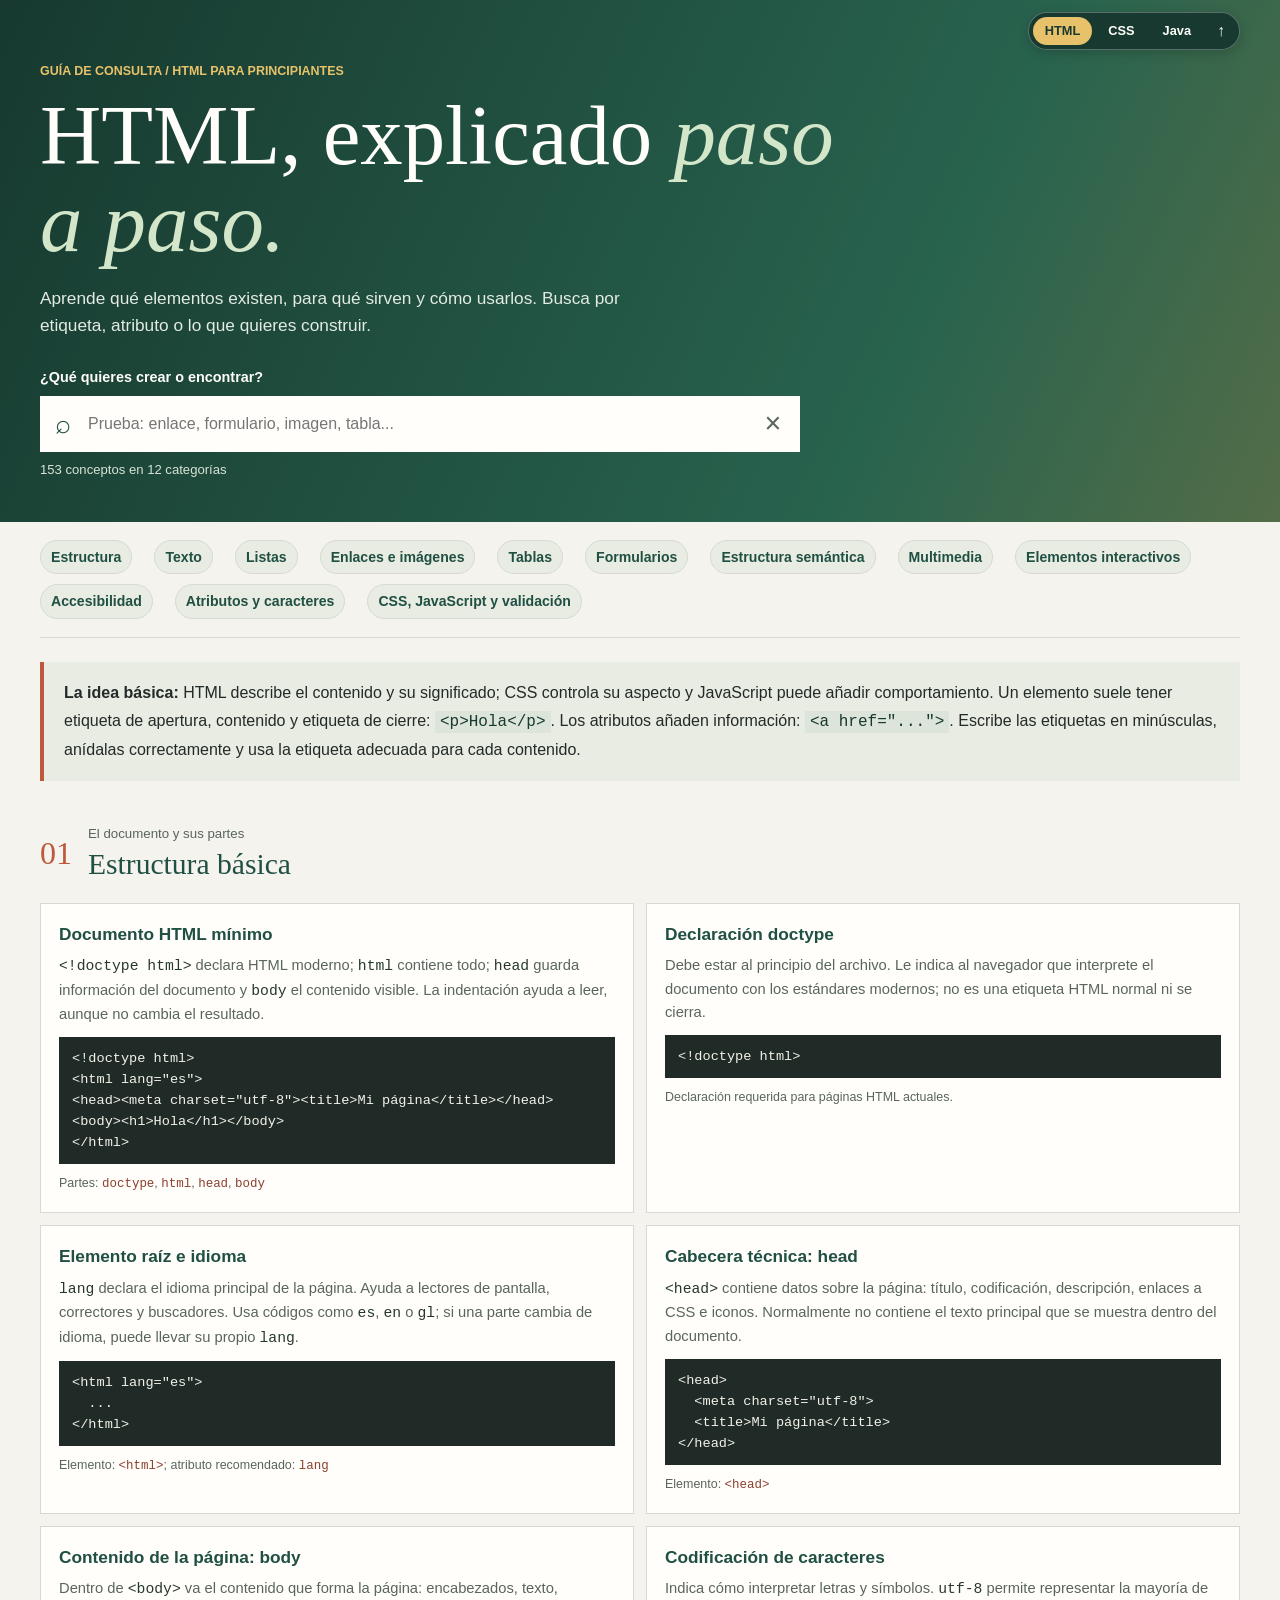
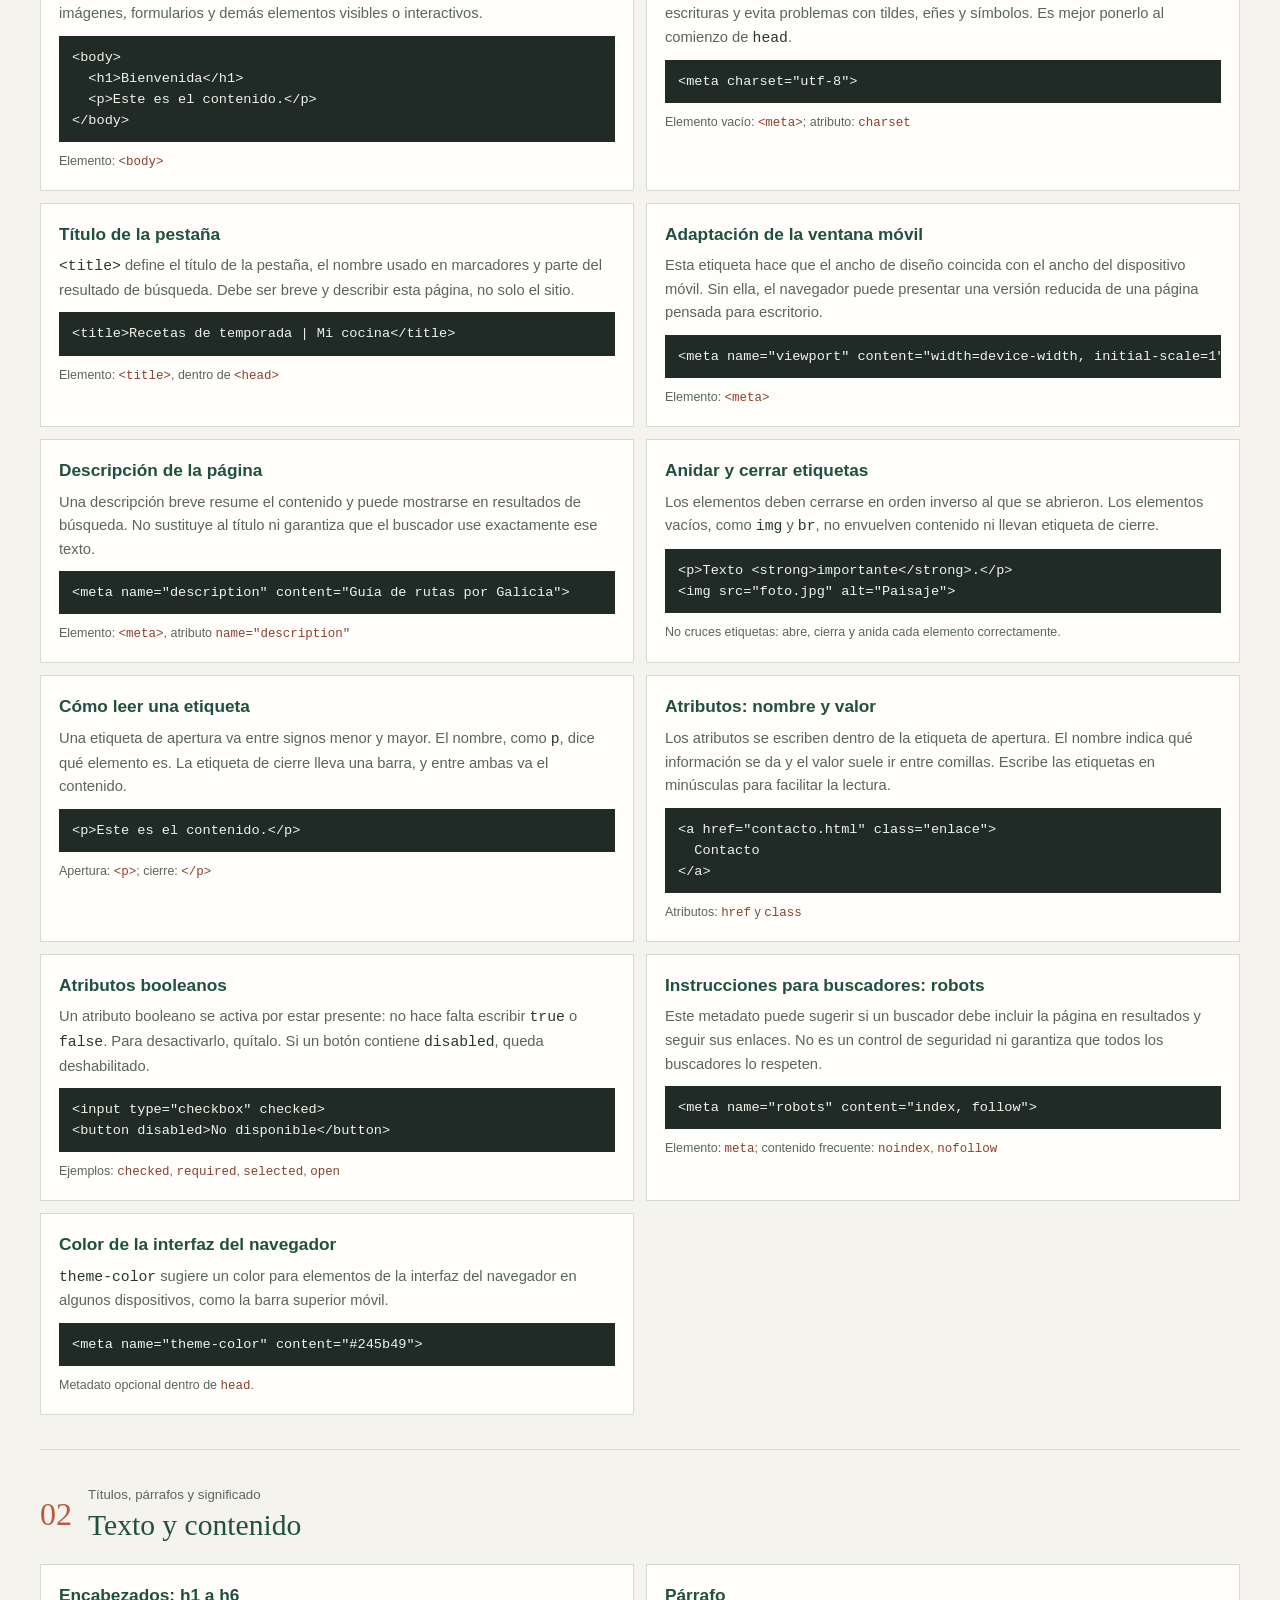
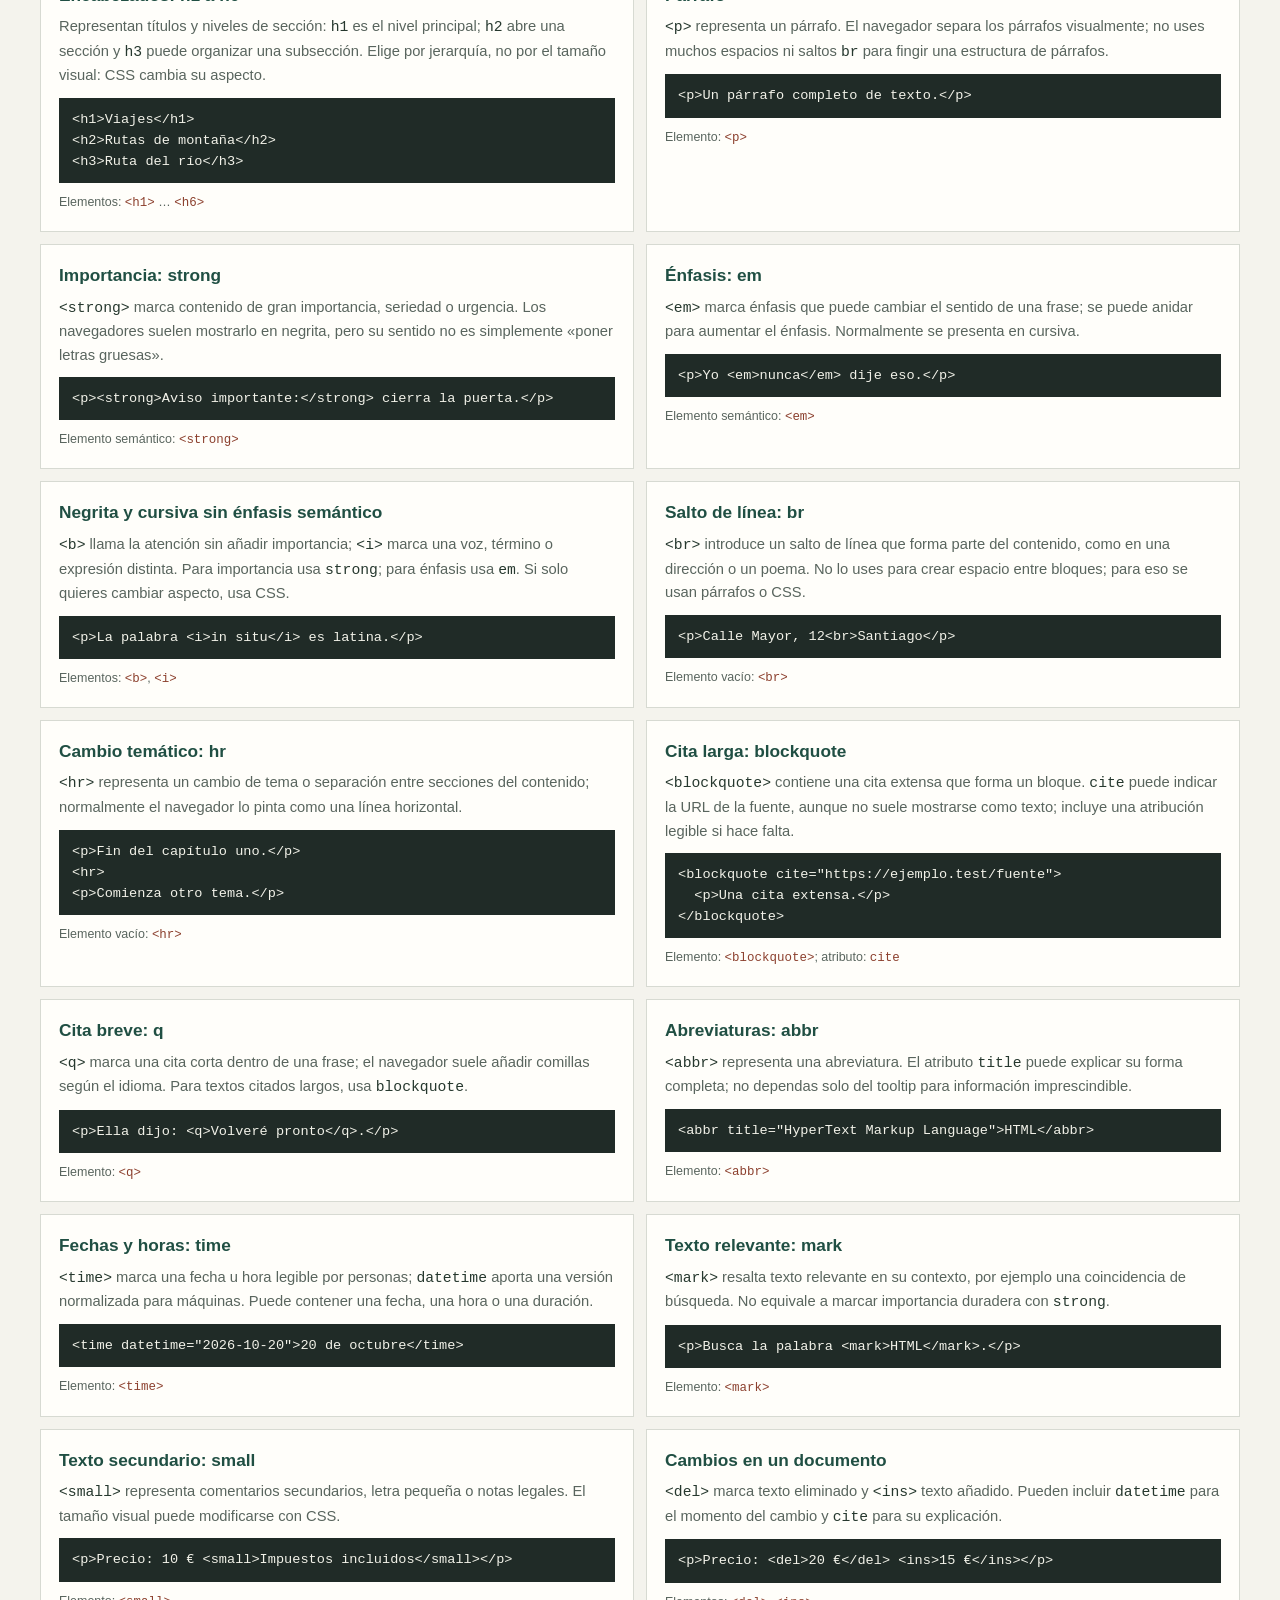
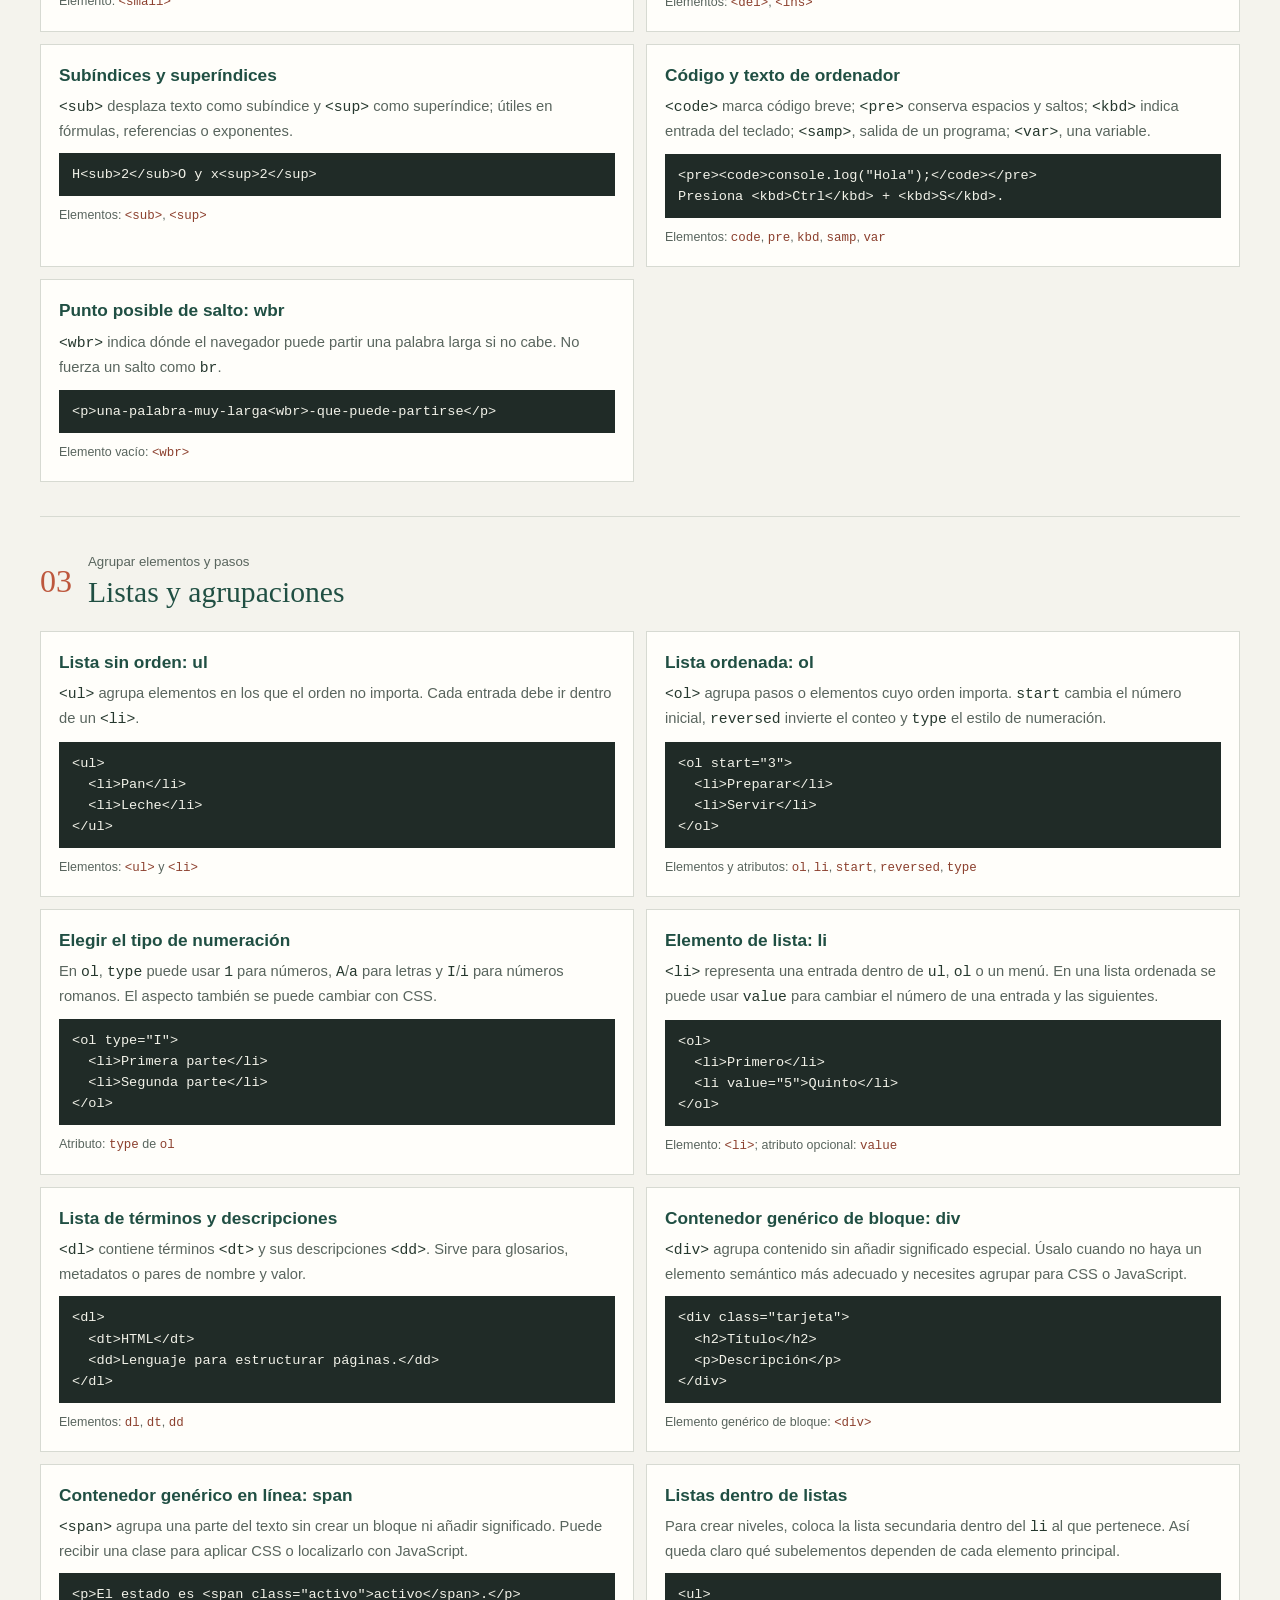
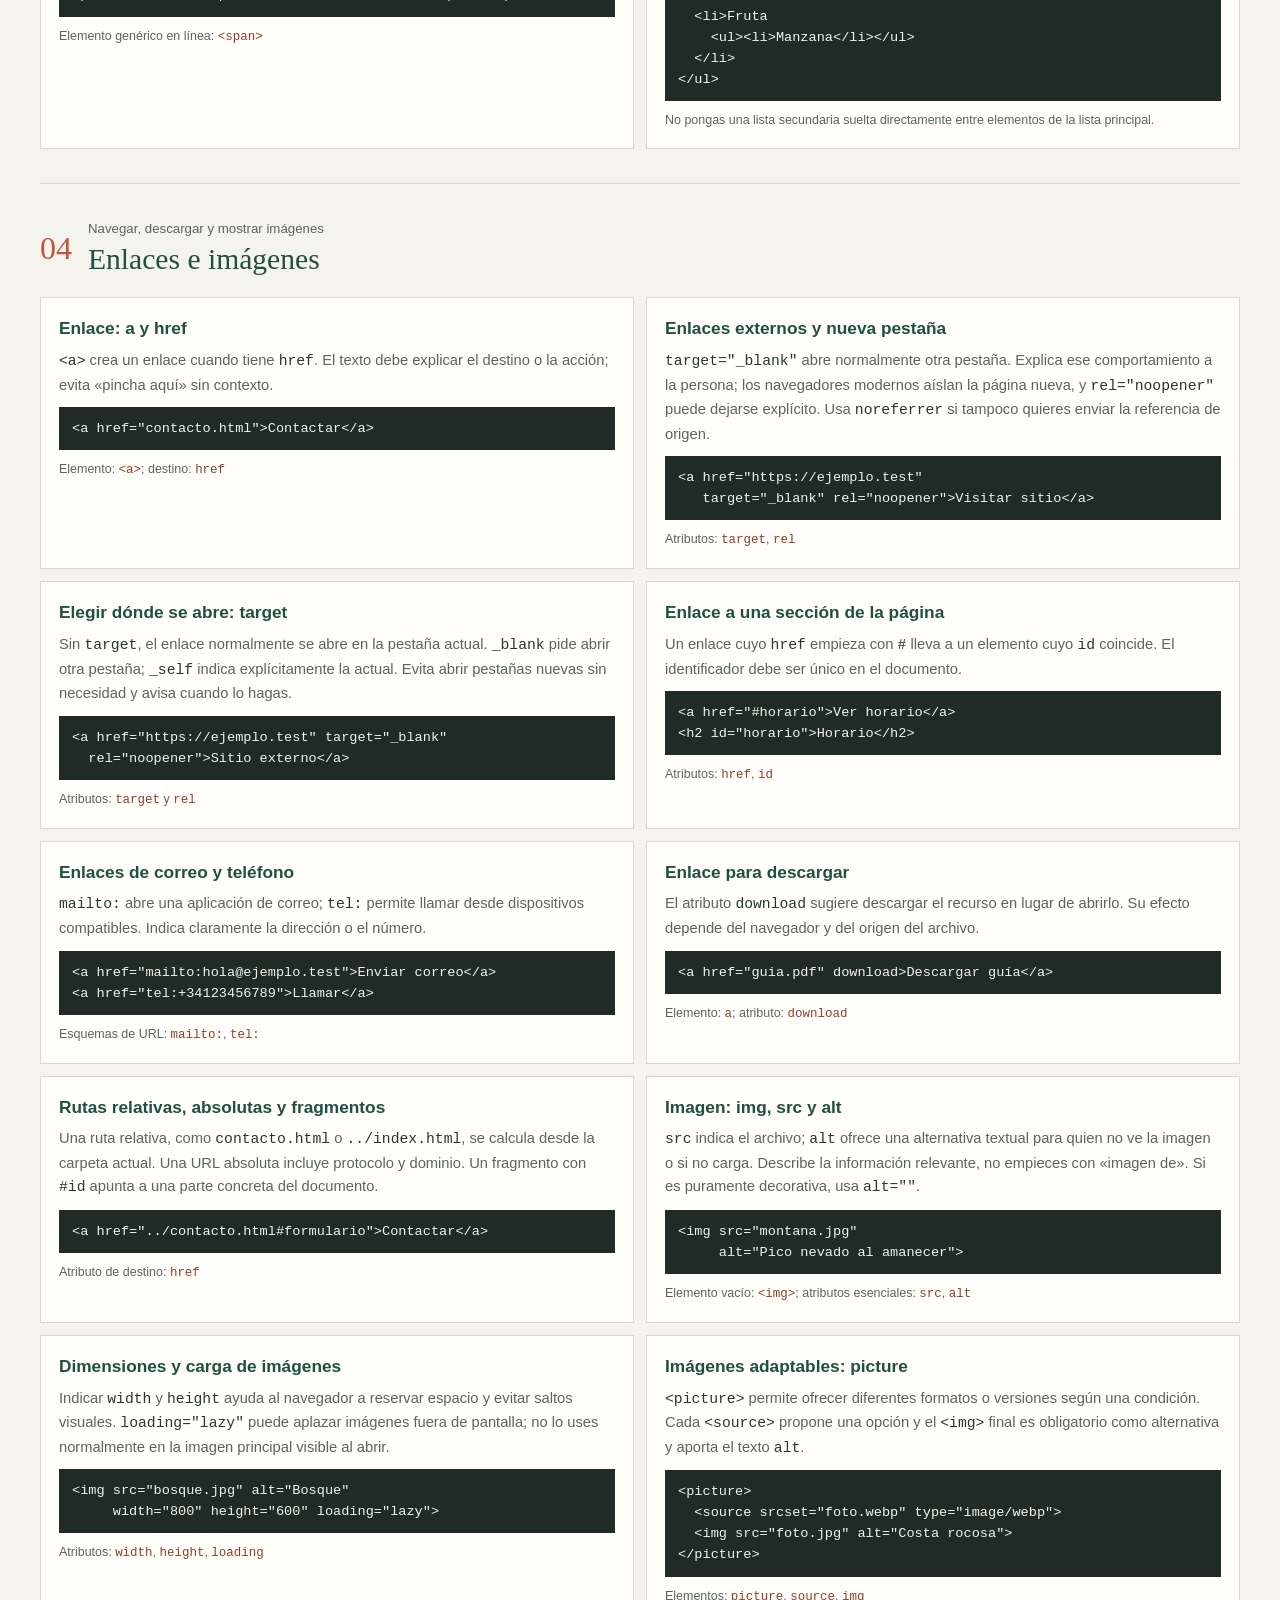
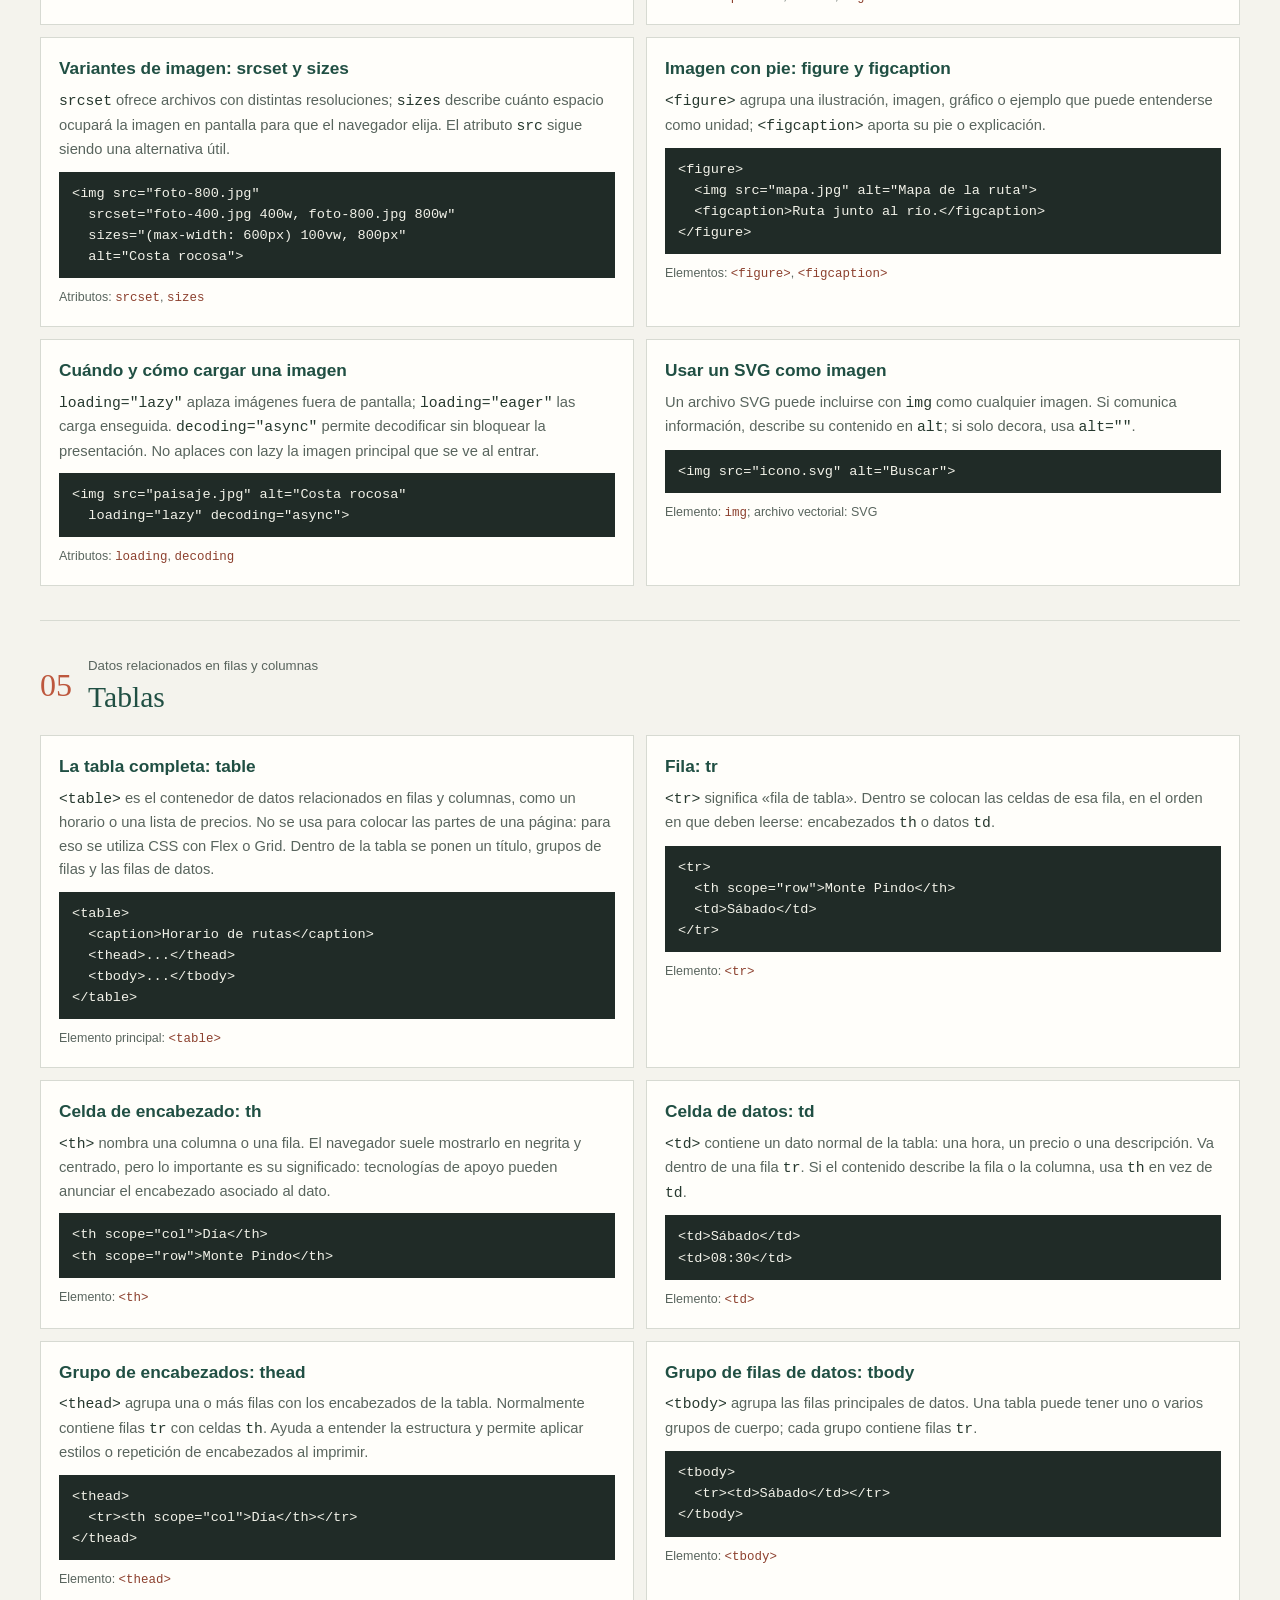
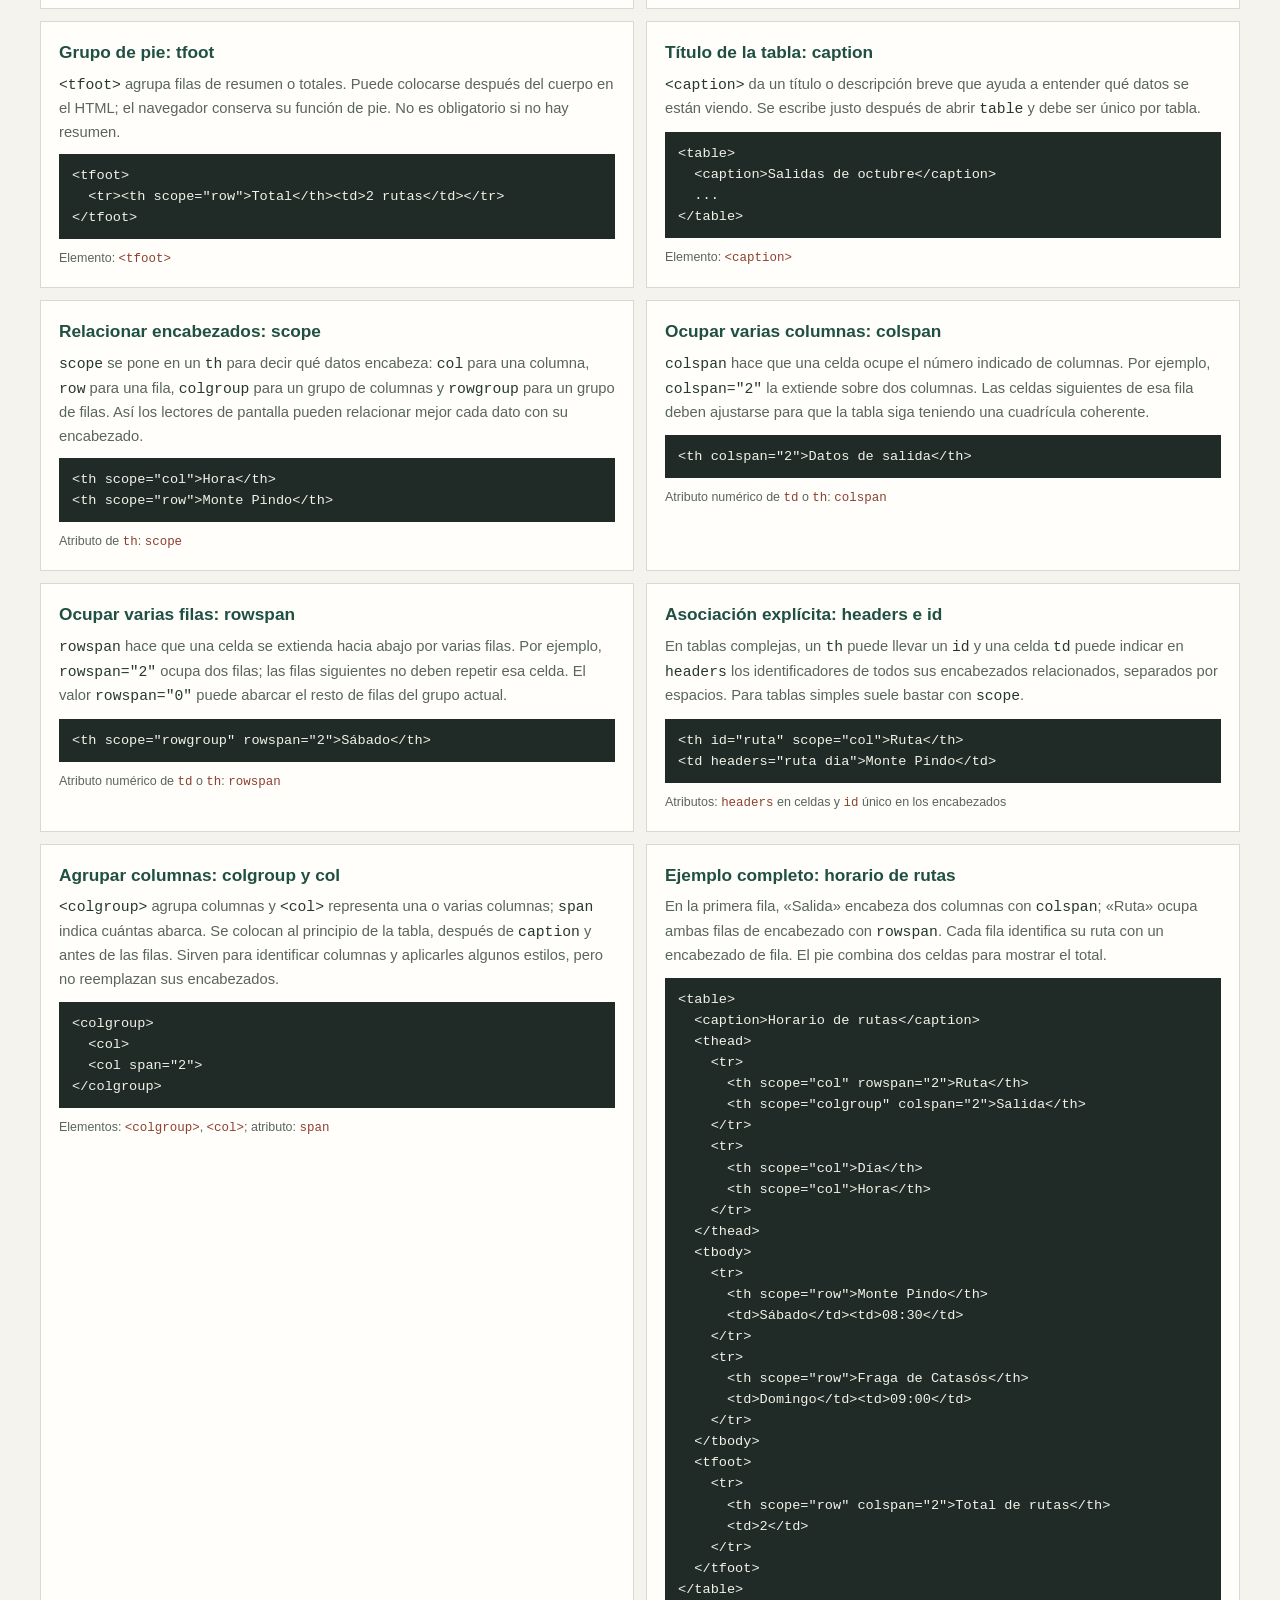
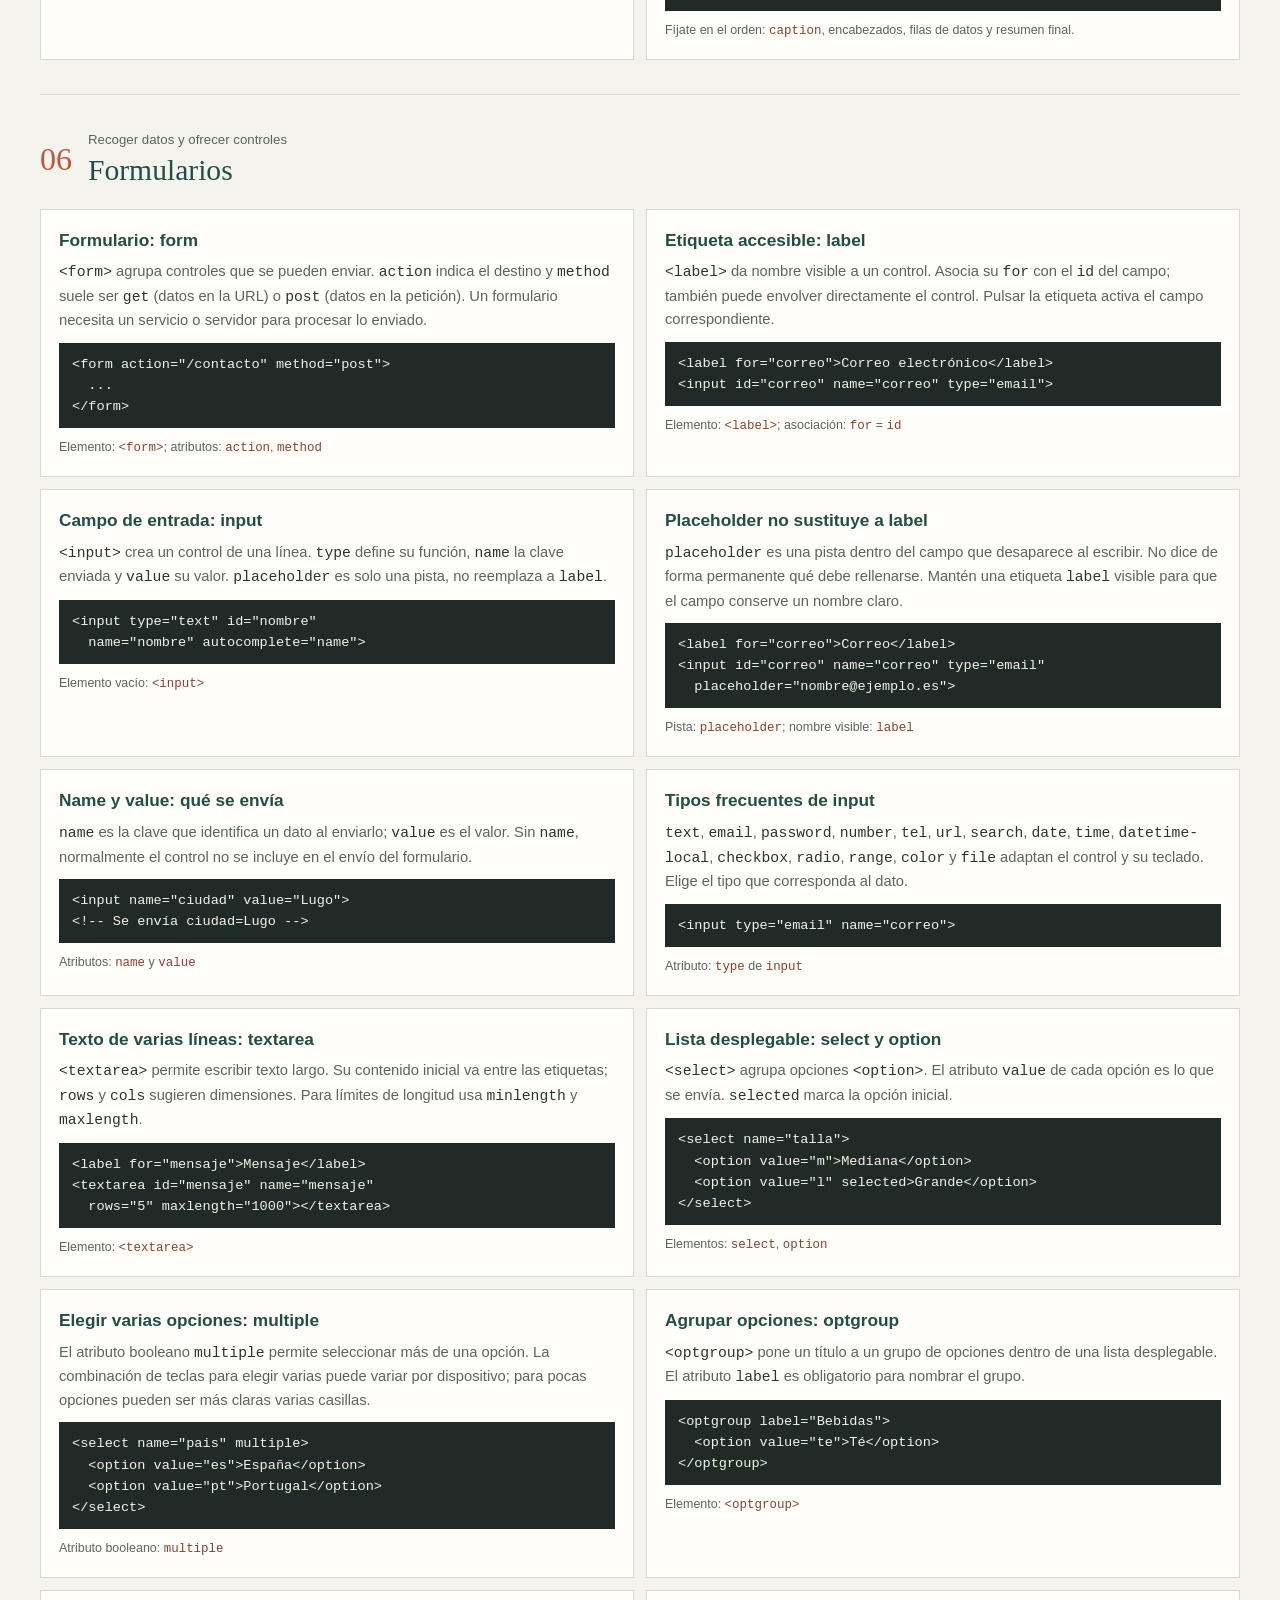
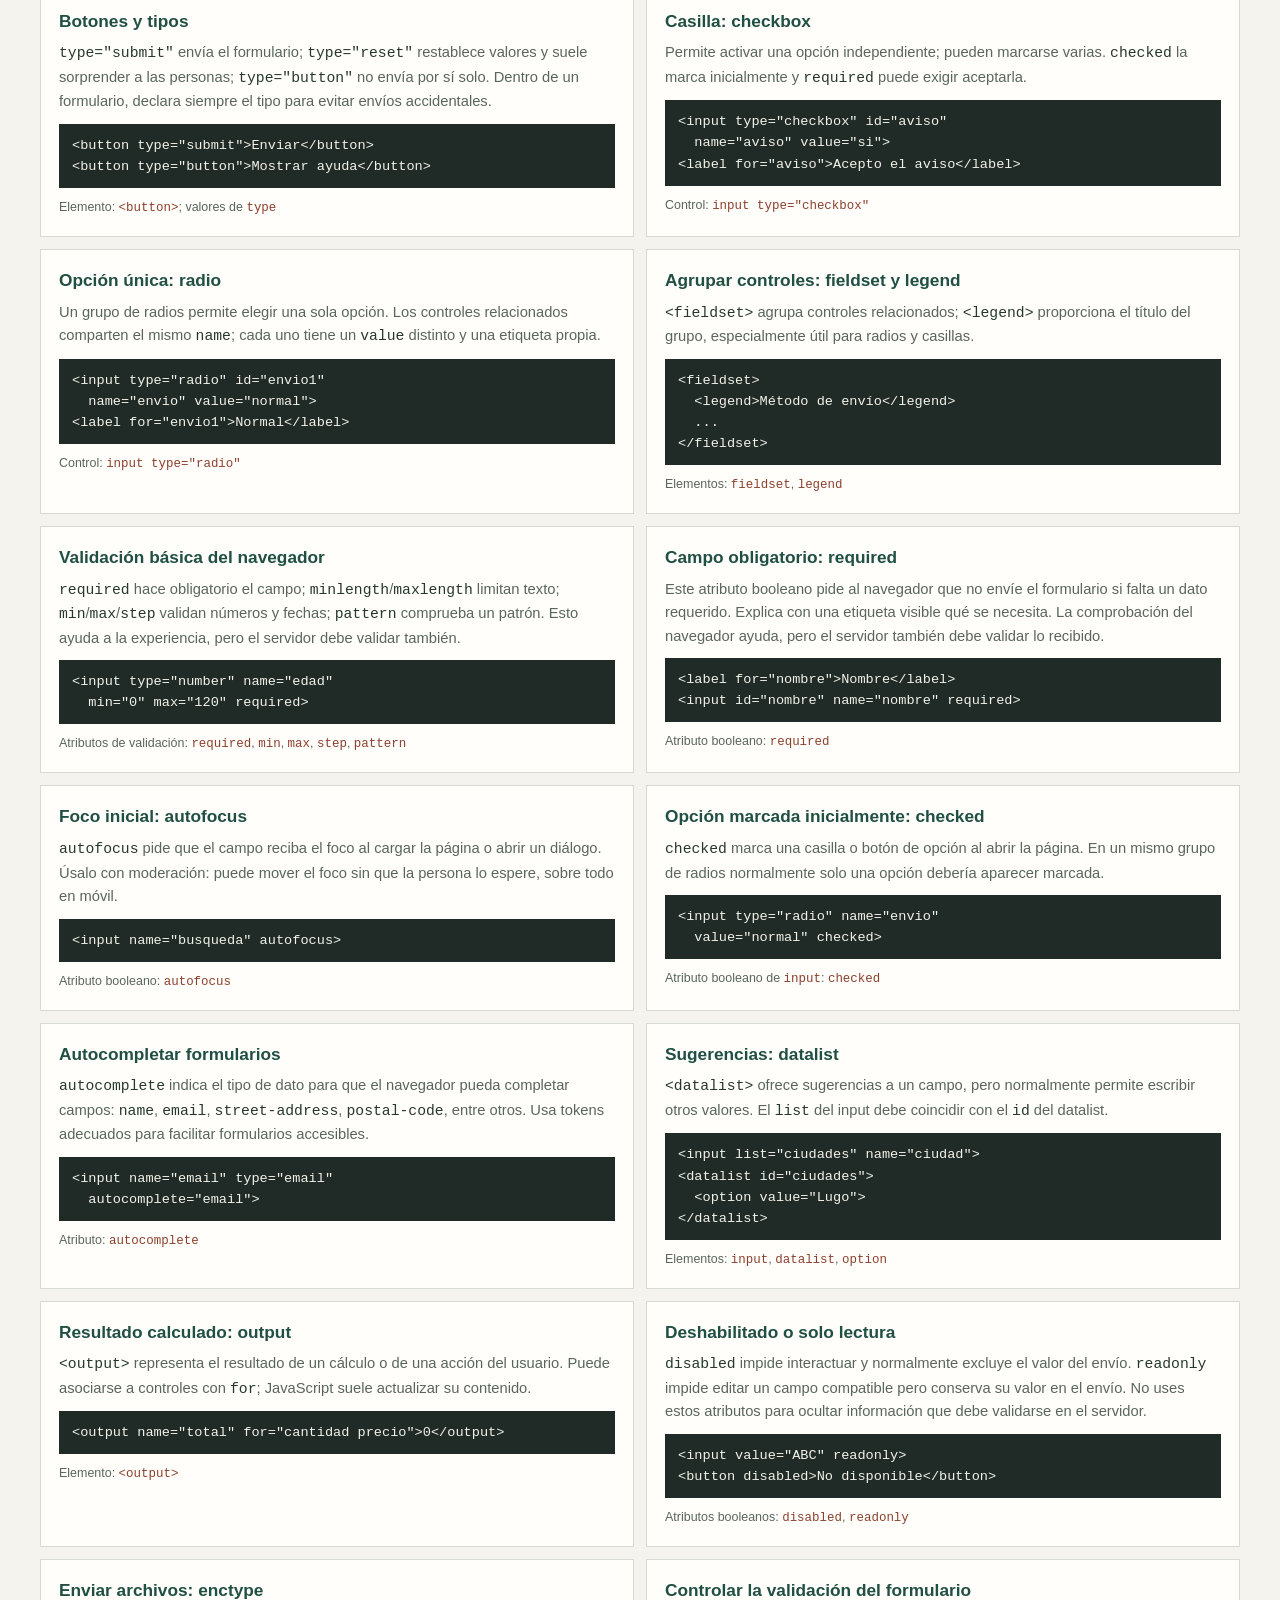
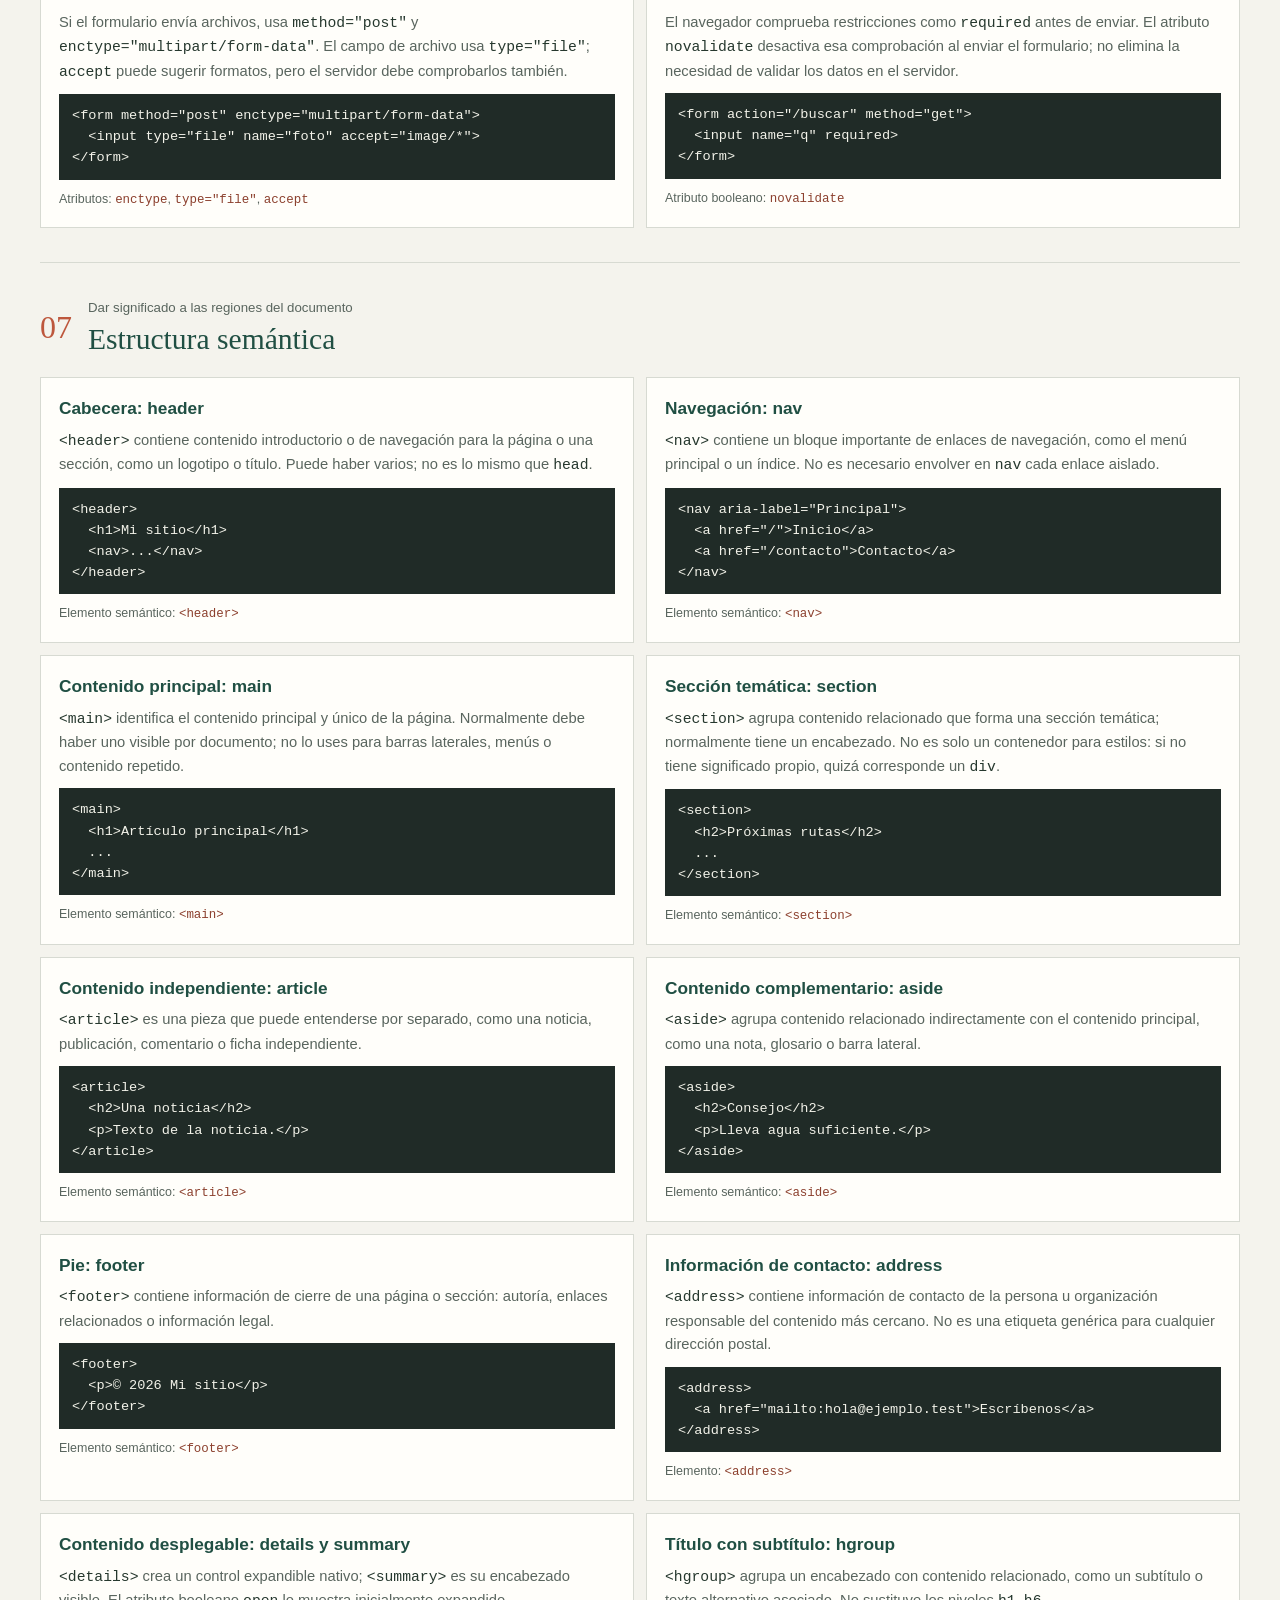
==== commit d0a4973b: "Un poco actualizado la parte de html" ====
--- a/index.html
+++ b/index.html
@@ -3,8 +3,8 @@
 
 <!-- 
 Guía de HTML para principiantes.
- Contiene todos los conceptos de CSS, con ejemplos y explicación.
- Se puede buscar por propiedad, valor o selector.
+ Contiene elementos y atributos HTML explicados con ejemplos.
+ Se puede buscar por etiqueta, atributo o concepto.
  Autor: apesfer
  Fecha: 20/10/2026
 -->
@@ -168,6 +168,45 @@
 &lt;img src="foto.jpg" alt="Paisaje"&gt;</code></pre>
 					<p class="propiedad">No cruces etiquetas: abre, cierra y anida cada elemento correctamente.</p>
 				</article>
+				<article class="concepto-css" data-palabras="etiqueta apertura cierre nombre elemento sintaxis">
+					<h3>Cómo leer una etiqueta</h3>
+					<p>Una etiqueta de apertura va entre signos menor y mayor. El nombre, como <code>p</code>, dice qué
+					elemento es. La etiqueta de cierre lleva una barra, y entre ambas va el contenido.</p>
+					<pre><code>&lt;p&gt;Este es el contenido.&lt;/p&gt;</code></pre>
+					<p class="propiedad">Apertura: <code>&lt;p&gt;</code>; cierre: <code>&lt;/p&gt;</code></p>
+				</article>
+				<article class="concepto-css" data-palabras="atributo nombre valor comillas etiqueta id class src href">
+					<h3>Atributos: nombre y valor</h3>
+					<p>Los atributos se escriben dentro de la etiqueta de apertura. El nombre indica qué información se da
+					y el valor suele ir entre comillas. Escribe las etiquetas en minúsculas para facilitar la lectura.</p>
+					<pre><code>&lt;a href="contacto.html" class="enlace"&gt;
+  Contacto
+&lt;/a&gt;</code></pre>
+					<p class="propiedad">Atributos: <code>href</code> y <code>class</code></p>
+				</article>
+				<article class="concepto-css" data-palabras="booleano atributo sin valor disabled checked required selected open">
+					<h3>Atributos booleanos</h3>
+					<p>Un atributo booleano se activa por estar presente: no hace falta escribir <code>true</code> o
+						<code>false</code>. Para desactivarlo, quítalo. Si un botón contiene <code>disabled</code>, queda
+						deshabilitado.</p>
+					<pre><code>&lt;input type="checkbox" checked&gt;
+&lt;button disabled&gt;No disponible&lt;/button&gt;</code></pre>
+					<p class="propiedad">Ejemplos: <code>checked</code>, <code>required</code>, <code>selected</code>, <code>open</code></p>
+				</article>
+				<article class="concepto-css" data-palabras="metadatos robots indexar buscadores noindex follow">
+					<h3>Instrucciones para buscadores: robots</h3>
+					<p>Este metadato puede sugerir si un buscador debe incluir la página en resultados y seguir sus
+						enlaces. No es un control de seguridad ni garantiza que todos los buscadores lo respeten.</p>
+					<pre><code>&lt;meta name="robots" content="index, follow"&gt;</code></pre>
+					<p class="propiedad">Elemento: <code>meta</code>; contenido frecuente: <code>noindex</code>, <code>nofollow</code></p>
+				</article>
+				<article class="concepto-css" data-palabras="color pestaña navegador theme color móvil">
+					<h3>Color de la interfaz del navegador</h3>
+					<p><code>theme-color</code> sugiere un color para elementos de la interfaz del navegador en algunos
+						dispositivos, como la barra superior móvil.</p>
+					<pre><code>&lt;meta name="theme-color" content="#245b49"&gt;</code></pre>
+					<p class="propiedad">Metadato opcional dentro de <code>head</code>.</p>
+				</article>
 			</div>
 		</section>
 
@@ -351,6 +390,17 @@
 						<code>reversed</code>, <code>type</code>
 					</p>
 				</article>
+				<article class="concepto-css" data-palabras="numeración romanos letras type lista ordered decimal alpha roman">
+					<h3>Elegir el tipo de numeración</h3>
+					<p>En <code>ol</code>, <code>type</code> puede usar <code>1</code> para números,
+						<code>A</code>/<code>a</code> para letras y <code>I</code>/<code>i</code> para números romanos.
+						El aspecto también se puede cambiar con CSS.</p>
+					<pre><code>&lt;ol type="I"&gt;
+  &lt;li&gt;Primera parte&lt;/li&gt;
+  &lt;li&gt;Segunda parte&lt;/li&gt;
+&lt;/ol&gt;</code></pre>
+					<p class="propiedad">Atributo: <code>type</code> de <code>ol</code></p>
+				</article>
 				<article class="concepto-css" data-palabras="li elemento lista value">
 					<h3>Elemento de lista: li</h3>
 					<p><code>&lt;li&gt;</code> representa una entrada dentro de <code>ul</code>, <code>ol</code> o un
@@ -390,6 +440,17 @@
 					<pre><code>&lt;p&gt;El estado es &lt;span class="activo"&gt;activo&lt;/span&gt;.&lt;/p&gt;</code></pre>
 					<p class="propiedad">Elemento genérico en línea: <code>&lt;span&gt;</code></p>
 				</article>
+				<article class="concepto-css" data-palabras="lista anidada lista dentro de sublista ul ol li">
+					<h3>Listas dentro de listas</h3>
+					<p>Para crear niveles, coloca la lista secundaria dentro del <code>li</code> al que pertenece. Así
+						queda claro qué subelementos dependen de cada elemento principal.</p>
+					<pre><code>&lt;ul&gt;
+  &lt;li&gt;Fruta
+    &lt;ul&gt;&lt;li&gt;Manzana&lt;/li&gt;&lt;/ul&gt;
+  &lt;/li&gt;
+&lt;/ul&gt;</code></pre>
+					<p class="propiedad">No pongas una lista secundaria suelta directamente entre elementos de la lista principal.</p>
+				</article>
 			</div>
 		</section>
 
@@ -419,6 +480,15 @@
    target="_blank" rel="noopener"&gt;Visitar sitio&lt;/a&gt;</code></pre>
 					<p class="propiedad">Atributos: <code>target</code>, <code>rel</code></p>
 				</article>
+				<article class="concepto-css" data-palabras="target destino blank self nueva pestaña ventana enlace">
+					<h3>Elegir dónde se abre: target</h3>
+					<p>Sin <code>target</code>, el enlace normalmente se abre en la pestaña actual. <code>_blank</code>
+						pide abrir otra pestaña; <code>_self</code> indica explícitamente la actual. Evita abrir pestañas
+						nuevas sin necesidad y avisa cuando lo hagas.</p>
+					<pre><code>&lt;a href="https://ejemplo.test" target="_blank"
+  rel="noopener"&gt;Sitio externo&lt;/a&gt;</code></pre>
+					<p class="propiedad">Atributos: <code>target</code> y <code>rel</code></p>
+				</article>
 				<article class="concepto-css" data-palabras="enlace interno ancla id fragmento sección">
 					<h3>Enlace a una sección de la página</h3>
 					<p>Un enlace cuyo <code>href</code> empieza con <code>#</code> lleva a un elemento cuyo
@@ -442,6 +512,14 @@
 						depende del navegador y del origen del archivo.</p>
 					<pre><code>&lt;a href="guia.pdf" download&gt;Descargar guía&lt;/a&gt;</code></pre>
 					<p class="propiedad">Elemento: <code>a</code>; atributo: <code>download</code></p>
+				</article>
+				<article class="concepto-css" data-palabras="enlace destino base URL ruta relativa fragmento protocolo">
+					<h3>Rutas relativas, absolutas y fragmentos</h3>
+					<p>Una ruta relativa, como <code>contacto.html</code> o <code>../index.html</code>, se calcula desde
+						la carpeta actual. Una URL absoluta incluye protocolo y dominio. Un fragmento con <code>#id</code>
+						apunta a una parte concreta del documento.</p>
+					<pre><code>&lt;a href="../contacto.html#formulario"&gt;Contactar&lt;/a&gt;</code></pre>
+					<p class="propiedad">Atributo de destino: <code>href</code></p>
 				</article>
 				<article class="concepto-css" data-palabras="imagen img src alt texto alternativo">
 					<h3>Imagen: img, src y alt</h3>
@@ -497,6 +575,22 @@
 &lt;/figure&gt;</code></pre>
 					<p class="propiedad">Elementos: <code>&lt;figure&gt;</code>, <code>&lt;figcaption&gt;</code></p>
 				</article>
+				<article class="concepto-css" data-palabras="decodificar imagen lazy eager loading async decoding">
+					<h3>Cuándo y cómo cargar una imagen</h3>
+					<p><code>loading="lazy"</code> aplaza imágenes fuera de pantalla; <code>loading="eager"</code> las
+						carga enseguida. <code>decoding="async"</code> permite decodificar sin bloquear la presentación.
+						No aplaces con lazy la imagen principal que se ve al entrar.</p>
+					<pre><code>&lt;img src="paisaje.jpg" alt="Costa rocosa"
+  loading="lazy" decoding="async"&gt;</code></pre>
+					<p class="propiedad">Atributos: <code>loading</code>, <code>decoding</code></p>
+				</article>
+				<article class="concepto-css" data-palabras="svg imagen gráfica archivo externo img vectorial">
+					<h3>Usar un SVG como imagen</h3>
+					<p>Un archivo SVG puede incluirse con <code>img</code> como cualquier imagen. Si comunica información,
+						describe su contenido en <code>alt</code>; si solo decora, usa <code>alt=""</code>.</p>
+					<pre><code>&lt;img src="icono.svg" alt="Buscar"&gt;</code></pre>
+					<p class="propiedad">Elemento: <code>img</code>; archivo vectorial: SVG</p>
+				</article>
 			</div>
 		</section>
 
@@ -508,68 +602,166 @@
 				</div>
 			</div>
 			<div class="rejilla-conceptos">
-				<article class="concepto-css" data-palabras="table tabla datos filas columnas">
-					<h3>Tabla de datos: table</h3>
-					<p>Usa una tabla para datos con relaciones entre filas y columnas, no para maquetar una página.
-						<code>tr</code> crea filas, <code>th</code> encabezados y <code>td</code> celdas de datos.
-					</p>
+				<article class="concepto-css" data-palabras="table tabla datos cuadrícula filas columnas estructura">
+					<h3>La tabla completa: table</h3>
+					<p><code>&lt;table&gt;</code> es el contenedor de datos relacionados en filas y columnas, como un
+						horario o una lista de precios. No se usa para colocar las partes de una página: para eso se utiliza
+						CSS con Flex o Grid. Dentro de la tabla se ponen un título, grupos de filas y las filas de datos.</p>
 					<pre><code>&lt;table&gt;
-  &lt;tr&gt;&lt;th&gt;Día&lt;/th&gt;&lt;th&gt;Ruta&lt;/th&gt;&lt;/tr&gt;
-  &lt;tr&gt;&lt;td&gt;Lunes&lt;/td&gt;&lt;td&gt;Costa&lt;/td&gt;&lt;/tr&gt;
-&lt;/table&gt;</code></pre>
-					<p class="propiedad">Elementos: <code>table</code>, <code>tr</code>, <code>th</code>,
-						<code>td</code>
-					</p>
-				</article>
-				<article class="concepto-css" data-palabras="thead tbody tfoot encabezado cuerpo pie tabla">
-					<h3>Dividir una tabla por secciones</h3>
-					<p><code>thead</code> agrupa encabezados, <code>tbody</code> el cuerpo y <code>tfoot</code> el
-						resumen o pie. Facilitan la lectura y permiten dar estilo distinto a cada sección.</p>
-					<pre><code>&lt;table&gt;
+  &lt;caption&gt;Horario de rutas&lt;/caption&gt;
   &lt;thead&gt;...&lt;/thead&gt;
   &lt;tbody&gt;...&lt;/tbody&gt;
-  &lt;tfoot&gt;...&lt;/tfoot&gt;
 &lt;/table&gt;</code></pre>
-					<p class="propiedad">Elementos: <code>thead</code>, <code>tbody</code>, <code>tfoot</code></p>
-				</article>
-				<article class="concepto-css" data-palabras="caption título tabla leyenda">
-					<h3>Título de tabla: caption</h3>
-					<p><code>&lt;caption&gt;</code> ofrece un título o explicación breve de la tabla. Se coloca
-						inmediatamente después de la etiqueta de apertura de <code>table</code>.</p>
+					<p class="propiedad">Elemento principal: <code>&lt;table&gt;</code></p>
+				</article>
+				<article class="concepto-css" data-palabras="tr fila row table row">
+					<h3>Fila: tr</h3>
+					<p><code>&lt;tr&gt;</code> significa «fila de tabla». Dentro se colocan las celdas de esa fila, en el
+						orden en que deben leerse: encabezados <code>th</code> o datos <code>td</code>.</p>
+					<pre><code>&lt;tr&gt;
+  &lt;th scope="row"&gt;Monte Pindo&lt;/th&gt;
+  &lt;td&gt;Sábado&lt;/td&gt;
+&lt;/tr&gt;</code></pre>
+					<p class="propiedad">Elemento: <code>&lt;tr&gt;</code></p>
+				</article>
+				<article class="concepto-css" data-palabras="th encabezado cabecera celda título columna fila">
+					<h3>Celda de encabezado: th</h3>
+					<p><code>&lt;th&gt;</code> nombra una columna o una fila. El navegador suele mostrarlo en negrita y
+						centrado, pero lo importante es su significado: tecnologías de apoyo pueden anunciar el encabezado
+						asociado al dato.</p>
+					<pre><code>&lt;th scope="col"&gt;Día&lt;/th&gt;
+&lt;th scope="row"&gt;Monte Pindo&lt;/th&gt;</code></pre>
+					<p class="propiedad">Elemento: <code>&lt;th&gt;</code></p>
+				</article>
+				<article class="concepto-css" data-palabras="td dato celda contenido table data">
+					<h3>Celda de datos: td</h3>
+					<p><code>&lt;td&gt;</code> contiene un dato normal de la tabla: una hora, un precio o una descripción.
+						Va dentro de una fila <code>tr</code>. Si el contenido describe la fila o la columna, usa
+						<code>th</code> en vez de <code>td</code>.</p>
+					<pre><code>&lt;td&gt;Sábado&lt;/td&gt;
+&lt;td&gt;08:30&lt;/td&gt;</code></pre>
+					<p class="propiedad">Elemento: <code>&lt;td&gt;</code></p>
+				</article>
+				<article class="concepto-css" data-palabras="thead encabezado cabeza filas superiores título">
+					<h3>Grupo de encabezados: thead</h3>
+					<p><code>&lt;thead&gt;</code> agrupa una o más filas con los encabezados de la tabla. Normalmente
+						contiene filas <code>tr</code> con celdas <code>th</code>. Ayuda a entender la estructura y permite
+						aplicar estilos o repetición de encabezados al imprimir.</p>
+					<pre><code>&lt;thead&gt;
+  &lt;tr&gt;&lt;th scope="col"&gt;Día&lt;/th&gt;&lt;/tr&gt;
+&lt;/thead&gt;</code></pre>
+					<p class="propiedad">Elemento: <code>&lt;thead&gt;</code></p>
+				</article>
+				<article class="concepto-css" data-palabras="tbody cuerpo filas principales datos tabla">
+					<h3>Grupo de filas de datos: tbody</h3>
+					<p><code>&lt;tbody&gt;</code> agrupa las filas principales de datos. Una tabla puede tener uno o varios
+						grupos de cuerpo; cada grupo contiene filas <code>tr</code>.</p>
+					<pre><code>&lt;tbody&gt;
+  &lt;tr&gt;&lt;td&gt;Sábado&lt;/td&gt;&lt;/tr&gt;
+&lt;/tbody&gt;</code></pre>
+					<p class="propiedad">Elemento: <code>&lt;tbody&gt;</code></p>
+				</article>
+				<article class="concepto-css" data-palabras="tfoot pie final resumen totales tabla">
+					<h3>Grupo de pie: tfoot</h3>
+					<p><code>&lt;tfoot&gt;</code> agrupa filas de resumen o totales. Puede colocarse después del cuerpo en
+						el HTML; el navegador conserva su función de pie. No es obligatorio si no hay resumen.</p>
+					<pre><code>&lt;tfoot&gt;
+  &lt;tr&gt;&lt;th scope="row"&gt;Total&lt;/th&gt;&lt;td&gt;2 rutas&lt;/td&gt;&lt;/tr&gt;
+&lt;/tfoot&gt;</code></pre>
+					<p class="propiedad">Elemento: <code>&lt;tfoot&gt;</code></p>
+				</article>
+				<article class="concepto-css" data-palabras="caption título nombre leyenda descripción tabla">
+					<h3>Título de la tabla: caption</h3>
+					<p><code>&lt;caption&gt;</code> da un título o descripción breve que ayuda a entender qué datos se
+						están viendo. Se escribe justo después de abrir <code>table</code> y debe ser único por tabla.</p>
 					<pre><code>&lt;table&gt;
-  &lt;caption&gt;Horario semanal&lt;/caption&gt;
+  &lt;caption&gt;Salidas de octubre&lt;/caption&gt;
   ...
 &lt;/table&gt;</code></pre>
 					<p class="propiedad">Elemento: <code>&lt;caption&gt;</code></p>
 				</article>
-				<article class="concepto-css" data-palabras="th encabezado scope col row columna fila accesibilidad">
-					<h3>Encabezados y asociaciones: th, scope</h3>
-					<p><code>&lt;th&gt;</code> marca una celda de encabezado. <code>scope="col"</code> identifica
-						encabezado de columna y <code>scope="row"</code> de fila, ayudando a relacionar datos al navegar
-						con tecnologías de apoyo.</p>
-					<pre><code>&lt;th scope="col"&gt;Precio&lt;/th&gt;
-&lt;th scope="row"&gt;Café&lt;/th&gt;</code></pre>
-					<p class="propiedad">Elemento y atributo: <code>th</code>, <code>scope</code></p>
-				</article>
-				<article class="concepto-css" data-palabras="colspan rowspan fusionar celdas columnas filas">
-					<h3>Unir celdas: colspan y rowspan</h3>
-					<p><code>colspan</code> hace que una celda abarque varias columnas; <code>rowspan</code>, varias
-						filas. Úsalos cuando los datos realmente necesiten esa relación, manteniendo una estructura
-						comprensible.</p>
-					<pre><code>&lt;td colspan="2"&gt;Total&lt;/td&gt;
-&lt;td rowspan="2"&gt;Mañana&lt;/td&gt;</code></pre>
-					<p class="propiedad">Atributos numéricos: <code>colspan</code>, <code>rowspan</code></p>
-				</article>
-				<article class="concepto-css" data-palabras="colgroup col grupo columna tabla">
-					<h3>Describir columnas: colgroup y col</h3>
-					<p><code>&lt;colgroup&gt;</code> contiene elementos <code>&lt;col&gt;</code> para identificar
-						columnas y aplicarles ciertos estilos. No sustituye a los encabezados ni a los datos de cada
-						celda.</p>
+				<article class="concepto-css" data-palabras="scope col row rowgroup colgroup asociación encabezado accesibilidad">
+					<h3>Relacionar encabezados: scope</h3>
+					<p><code>scope</code> se pone en un <code>th</code> para decir qué datos encabeza: <code>col</code>
+						para una columna, <code>row</code> para una fila, <code>colgroup</code> para un grupo de columnas
+						y <code>rowgroup</code> para un grupo de filas. Así los lectores de pantalla pueden relacionar mejor
+						cada dato con su encabezado.</p>
+					<pre><code>&lt;th scope="col"&gt;Hora&lt;/th&gt;
+&lt;th scope="row"&gt;Monte Pindo&lt;/th&gt;</code></pre>
+					<p class="propiedad">Atributo de <code>th</code>: <code>scope</code></p>
+				</article>
+				<article class="concepto-css" data-palabras="colspan columnas abarcar unir horizontal celdas">
+					<h3>Ocupar varias columnas: colspan</h3>
+					<p><code>colspan</code> hace que una celda ocupe el número indicado de columnas. Por ejemplo,
+						<code>colspan="2"</code> la extiende sobre dos columnas. Las celdas siguientes de esa fila deben
+						ajustarse para que la tabla siga teniendo una cuadrícula coherente.</p>
+					<pre><code>&lt;th colspan="2"&gt;Datos de salida&lt;/th&gt;</code></pre>
+					<p class="propiedad">Atributo numérico de <code>td</code> o <code>th</code>: <code>colspan</code></p>
+				</article>
+				<article class="concepto-css" data-palabras="rowspan filas abarcar unir vertical celdas cero">
+					<h3>Ocupar varias filas: rowspan</h3>
+					<p><code>rowspan</code> hace que una celda se extienda hacia abajo por varias filas. Por ejemplo,
+						<code>rowspan="2"</code> ocupa dos filas; las filas siguientes no deben repetir esa celda. El valor
+						<code>rowspan="0"</code> puede abarcar el resto de filas del grupo actual.</p>
+					<pre><code>&lt;th scope="rowgroup" rowspan="2"&gt;Sábado&lt;/th&gt;</code></pre>
+					<p class="propiedad">Atributo numérico de <code>td</code> o <code>th</code>: <code>rowspan</code></p>
+				</article>
+				<article class="concepto-css" data-palabras="headers id asociación compleja accesibilidad varios encabezados">
+					<h3>Asociación explícita: headers e id</h3>
+					<p>En tablas complejas, un <code>th</code> puede llevar un <code>id</code> y una celda <code>td</code>
+						puede indicar en <code>headers</code> los identificadores de todos sus encabezados relacionados,
+						separados por espacios. Para tablas simples suele bastar con <code>scope</code>.</p>
+					<pre><code>&lt;th id="ruta" scope="col"&gt;Ruta&lt;/th&gt;
+&lt;td headers="ruta dia"&gt;Monte Pindo&lt;/td&gt;</code></pre>
+					<p class="propiedad">Atributos: <code>headers</code> en celdas y <code>id</code> único en los encabezados</p>
+				</article>
+				<article class="concepto-css" data-palabras="colgroup col columnas grupo span estilo tabla">
+					<h3>Agrupar columnas: colgroup y col</h3>
+					<p><code>&lt;colgroup&gt;</code> agrupa columnas y <code>&lt;col&gt;</code> representa una o varias
+						columnas; <code>span</code> indica cuántas abarca. Se colocan al principio de la tabla, después de
+						<code>caption</code> y antes de las filas. Sirven para identificar columnas y aplicarles algunos
+						estilos, pero no reemplazan sus encabezados.</p>
+					<pre><code>&lt;colgroup&gt;
+  &lt;col&gt;
+  &lt;col span="2"&gt;
+&lt;/colgroup&gt;</code></pre>
+					<p class="propiedad">Elementos: <code>&lt;colgroup&gt;</code>, <code>&lt;col&gt;</code>; atributo: <code>span</code></p>
+				</article>
+				<article class="concepto-css" data-palabras="columna fila encabezado table scope colspan rowspan ejemplo horario">
+					<h3>Ejemplo completo: horario de rutas</h3>
+					<p>En la primera fila, «Salida» encabeza dos columnas con <code>colspan</code>; «Ruta» ocupa ambas
+						filas de encabezado con <code>rowspan</code>. Cada fila identifica su ruta con un encabezado de fila.
+						El pie combina dos celdas para mostrar el total.</p>
 					<pre><code>&lt;table&gt;
-  &lt;colgroup&gt;&lt;col&gt;&lt;col span="2"&gt;&lt;/colgroup&gt;
-  ...
+  &lt;caption&gt;Horario de rutas&lt;/caption&gt;
+  &lt;thead&gt;
+    &lt;tr&gt;
+      &lt;th scope="col" rowspan="2"&gt;Ruta&lt;/th&gt;
+      &lt;th scope="colgroup" colspan="2"&gt;Salida&lt;/th&gt;
+    &lt;/tr&gt;
+    &lt;tr&gt;
+      &lt;th scope="col"&gt;Día&lt;/th&gt;
+      &lt;th scope="col"&gt;Hora&lt;/th&gt;
+    &lt;/tr&gt;
+  &lt;/thead&gt;
+  &lt;tbody&gt;
+    &lt;tr&gt;
+      &lt;th scope="row"&gt;Monte Pindo&lt;/th&gt;
+      &lt;td&gt;Sábado&lt;/td&gt;&lt;td&gt;08:30&lt;/td&gt;
+    &lt;/tr&gt;
+    &lt;tr&gt;
+      &lt;th scope="row"&gt;Fraga de Catasós&lt;/th&gt;
+      &lt;td&gt;Domingo&lt;/td&gt;&lt;td&gt;09:00&lt;/td&gt;
+    &lt;/tr&gt;
+  &lt;/tbody&gt;
+  &lt;tfoot&gt;
+    &lt;tr&gt;
+      &lt;th scope="row" colspan="2"&gt;Total de rutas&lt;/th&gt;
+      &lt;td&gt;2&lt;/td&gt;
+    &lt;/tr&gt;
+  &lt;/tfoot&gt;
 &lt;/table&gt;</code></pre>
-					<p class="propiedad">Elementos: <code>colgroup</code>, <code>col</code></p>
+					<p class="propiedad">Fíjate en el orden: <code>caption</code>, encabezados, filas de datos y resumen final.</p>
 				</article>
 			</div>
 		</section>
@@ -616,6 +808,24 @@
 					<pre><code>&lt;input type="text" id="nombre"
   name="nombre" autocomplete="name"&gt;</code></pre>
 					<p class="propiedad">Elemento vacío: <code>&lt;input&gt;</code></p>
+				</article>
+				<article class="concepto-css" data-palabras="placeholder ejemplo pista etiqueta label diferencia campo">
+					<h3>Placeholder no sustituye a label</h3>
+					<p><code>placeholder</code> es una pista dentro del campo que desaparece al escribir. No dice de forma
+						permanente qué debe rellenarse. Mantén una etiqueta <code>label</code> visible para que el campo
+						conserve un nombre claro.</p>
+					<pre><code>&lt;label for="correo"&gt;Correo&lt;/label&gt;
+&lt;input id="correo" name="correo" type="email"
+  placeholder="nombre@ejemplo.es"&gt;</code></pre>
+					<p class="propiedad">Pista: <code>placeholder</code>; nombre visible: <code>label</code></p>
+				</article>
+				<article class="concepto-css" data-palabras="name value enviar datos clave campo formulario">
+					<h3>Name y value: qué se envía</h3>
+					<p><code>name</code> es la clave que identifica un dato al enviarlo; <code>value</code> es el valor.
+						Sin <code>name</code>, normalmente el control no se incluye en el envío del formulario.</p>
+					<pre><code>&lt;input name="ciudad" value="Lugo"&gt;
+&lt;!-- Se envía ciudad=Lugo --&gt;</code></pre>
+					<p class="propiedad">Atributos: <code>name</code> y <code>value</code></p>
 				</article>
 				<article class="concepto-css"
 					data-palabras="tipos input text email password number tel url search date time datetime local checkbox radio range color file">
@@ -651,6 +861,17 @@
 &lt;/select&gt;</code></pre>
 					<p class="propiedad">Elementos: <code>select</code>, <code>option</code></p>
 				</article>
+				<article class="concepto-css" data-palabras="select multiple varias opciones lista desplegable">
+					<h3>Elegir varias opciones: multiple</h3>
+					<p>El atributo booleano <code>multiple</code> permite seleccionar más de una opción. La combinación
+						de teclas para elegir varias puede variar por dispositivo; para pocas opciones pueden ser más claras
+						varias casillas.</p>
+					<pre><code>&lt;select name="pais" multiple&gt;
+  &lt;option value="es"&gt;España&lt;/option&gt;
+  &lt;option value="pt"&gt;Portugal&lt;/option&gt;
+&lt;/select&gt;</code></pre>
+					<p class="propiedad">Atributo booleano: <code>multiple</code></p>
+				</article>
 				<article class="concepto-css" data-palabras="optgroup agrupar opciones desplegable label">
 					<h3>Agrupar opciones: optgroup</h3>
 					<p><code>&lt;optgroup&gt;</code> pone un título a un grupo de opciones dentro de una lista
@@ -711,6 +932,30 @@
 					<p class="propiedad">Atributos de validación: <code>required</code>, <code>min</code>,
 						<code>max</code>, <code>step</code>, <code>pattern</code>
 					</p>
+				</article>
+				<article class="concepto-css" data-palabras="required obligatorio campo necesario formulario vacío">
+					<h3>Campo obligatorio: required</h3>
+					<p>Este atributo booleano pide al navegador que no envíe el formulario si falta un dato requerido.
+						Explica con una etiqueta visible qué se necesita. La comprobación del navegador ayuda, pero el
+						servidor también debe validar lo recibido.</p>
+					<pre><code>&lt;label for="nombre"&gt;Nombre&lt;/label&gt;
+&lt;input id="nombre" name="nombre" required&gt;</code></pre>
+					<p class="propiedad">Atributo booleano: <code>required</code></p>
+				</article>
+				<article class="concepto-css" data-palabras="autofocus foco inicial cursor campo formulario">
+					<h3>Foco inicial: autofocus</h3>
+					<p><code>autofocus</code> pide que el campo reciba el foco al cargar la página o abrir un diálogo.
+						Úsalo con moderación: puede mover el foco sin que la persona lo espere, sobre todo en móvil.</p>
+					<pre><code>&lt;input name="busqueda" autofocus&gt;</code></pre>
+					<p class="propiedad">Atributo booleano: <code>autofocus</code></p>
+				</article>
+				<article class="concepto-css" data-palabras="checked checkbox radio marcada valor inicial">
+					<h3>Opción marcada inicialmente: checked</h3>
+					<p><code>checked</code> marca una casilla o botón de opción al abrir la página. En un mismo grupo de
+					radios normalmente solo una opción debería aparecer marcada.</p>
+					<pre><code>&lt;input type="radio" name="envio"
+  value="normal" checked&gt;</code></pre>
+					<p class="propiedad">Atributo booleano de <code>input</code>: <code>checked</code></p>
 				</article>
 				<article class="concepto-css"
 					data-palabras="autocomplete autocompletar nombre email address formulario">
@@ -751,6 +996,26 @@
 &lt;button disabled&gt;No disponible&lt;/button&gt;</code></pre>
 					<p class="propiedad">Atributos booleanos: <code>disabled</code>, <code>readonly</code></p>
 				</article>
+				<article class="concepto-css" data-palabras="enctype archivo upload multipart form method post">
+					<h3>Enviar archivos: enctype</h3>
+					<p>Si el formulario envía archivos, usa <code>method="post"</code> y
+						<code>enctype="multipart/form-data"</code>. El campo de archivo usa <code>type="file"</code>;
+						<code>accept</code> puede sugerir formatos, pero el servidor debe comprobarlos también.</p>
+					<pre><code>&lt;form method="post" enctype="multipart/form-data"&gt;
+  &lt;input type="file" name="foto" accept="image/*"&gt;
+&lt;/form&gt;</code></pre>
+					<p class="propiedad">Atributos: <code>enctype</code>, <code>type="file"</code>, <code>accept</code></p>
+				</article>
+				<article class="concepto-css" data-palabras="form novalidate validation enviar servidor validación">
+					<h3>Controlar la validación del formulario</h3>
+					<p>El navegador comprueba restricciones como <code>required</code> antes de enviar. El atributo
+						<code>novalidate</code> desactiva esa comprobación al enviar el formulario; no elimina la necesidad
+						de validar los datos en el servidor.</p>
+					<pre><code>&lt;form action="/buscar" method="get"&gt;
+  &lt;input name="q" required&gt;
+&lt;/form&gt;</code></pre>
+					<p class="propiedad">Atributo booleano: <code>novalidate</code></p>
+				</article>
 			</div>
 		</section>
 
@@ -864,6 +1129,27 @@
   &lt;p&gt;Una guía de naturaleza&lt;/p&gt;
 &lt;/hgroup&gt;</code></pre>
 					<p class="propiedad">Elemento: <code>&lt;hgroup&gt;</code></p>
+				</article>
+				<article class="concepto-css" data-palabras="search búsqueda buscador región semántica landmark">
+					<h3>Región de búsqueda: search</h3>
+					<p><code>&lt;search&gt;</code> identifica una zona de búsqueda o filtrado. Puede contener un formulario
+						con su etiqueta y campo; no reemplaza las etiquetas accesibles de los controles.</p>
+					<pre><code>&lt;search&gt;
+  &lt;form role="search"&gt;
+    &lt;label for="q"&gt;Buscar&lt;/label&gt;
+    &lt;input id="q" name="q" type="search"&gt;
+  &lt;/form&gt;
+&lt;/search&gt;</code></pre>
+					<p class="propiedad">Elemento semántico: <code>&lt;search&gt;</code></p>
+				</article>
+				<article class="concepto-css" data-palabras="header footer article section encabezados landmarks regiones">
+					<h3>Landmarks: regiones que orientan</h3>
+					<p><code>header</code>, <code>nav</code>, <code>main</code>, <code>aside</code> y <code>footer</code>
+						ayudan a recorrer la página con tecnologías de apoyo. Usa <code>main</code> para el contenido
+						principal, normalmente una vez, y nombra con <code>aria-label</code> las navegaciones distintas.</p>
+					<pre><code>&lt;nav aria-label="Navegación principal"&gt;...&lt;/nav&gt;
+&lt;main&gt;...&lt;/main&gt;</code></pre>
+					<p class="propiedad">Elige elementos semánticos antes de añadir roles ARIA.</p>
 				</article>
 			</div>
 		</section>
@@ -956,6 +1242,25 @@
 					<p class="propiedad">Elemento: <code>&lt;svg&gt;</code>; alternativa: título o descripción accesible
 					</p>
 				</article>
+				<article class="concepto-css" data-palabras="canvas dibujo píxeles javascript gráfico">
+					<h3>Lienzo de dibujo: canvas</h3>
+					<p><code>&lt;canvas&gt;</code> reserva una superficie para gráficos dibujados con JavaScript. El
+						contenido entre las etiquetas sirve de alternativa si el navegador no lo representa; para gráficos
+						informativos, ofrece también una explicación accesible.</p>
+					<pre><code>&lt;canvas id="grafico" width="320" height="180"&gt;
+  Gráfico de ventas por mes
+&lt;/canvas&gt;</code></pre>
+					<p class="propiedad">Elemento: <code>&lt;canvas&gt;</code>; se dibuja con JavaScript</p>
+				</article>
+				<article class="concepto-css" data-palabras="iframe sandbox permisos allow cámara micrófono fullscreen referrerpolicy">
+					<h3>Limitar permisos de un iframe</h3>
+					<p><code>sandbox</code> restringe lo que puede hacer el contenido incrustado; añade solo los permisos
+						necesarios, como <code>allow-scripts</code>. <code>allow</code> controla funciones específicas del
+					dispositivo o pantalla. No concedas permisos amplios a contenido que no controles.</p>
+					<pre><code>&lt;iframe src="widget.html" title="Mapa"
+  sandbox="allow-scripts" loading="lazy"&gt;&lt;/iframe&gt;</code></pre>
+					<p class="propiedad">Atributos: <code>sandbox</code>, <code>allow</code>, <code>loading</code></p>
+				</article>
 			</div>
 		</section>
 
@@ -1028,6 +1333,15 @@
 					<pre><code>&lt;slot name="titulo"&gt;Título alternativo&lt;/slot&gt;</code></pre>
 					<p class="propiedad">Elemento de componentes web: <code>&lt;slot&gt;</code></p>
 				</article>
+				<article class="concepto-css" data-palabras="popover desplegable popup popover show hide auto manual botón">
+					<h3>Contenido emergente nativo: popover</h3>
+					<p>El atributo <code>popover</code> convierte un elemento en un panel que se puede mostrar y ocultar.
+						<code>popover="auto"</code> permite cerrar al pulsar fuera o con Escape; <code>manual</code> deja
+						el control al código o a botones con <code>popovertarget</code>.</p>
+					<pre><code>&lt;button popovertarget="ayuda"&gt;Ayuda&lt;/button&gt;
+&lt;div id="ayuda" popover&gt;Texto de ayuda&lt;/div&gt;</code></pre>
+					<p class="propiedad">Atributos: <code>popover</code>, <code>popovertarget</code></p>
+				</article>
 			</div>
 		</section>
 
@@ -1109,6 +1423,15 @@
 &lt;h3&gt;Detalle del tema&lt;/h3&gt;</code></pre>
 					<p class="propiedad">Elementos: <code>h1</code>–<code>h6</code></p>
 				</article>
+				<article class="concepto-css" data-palabras="aria live anuncio dinámico estado alert status lector pantalla">
+					<h3>Anuncios dinámicos: aria-live</h3>
+					<p>Cuando JavaScript actualiza un contador o mensaje, <code>aria-live</code> puede pedir a la tecnología
+						de apoyo que anuncie el cambio: <code>polite</code> espera un momento adecuado y <code>assertive</code>
+						interrumpe, así que debe reservarse para mensajes urgentes. Para avisos breves también existen los
+						roles <code>status</code> y <code>alert</code>.</p>
+					<pre><code>&lt;p aria-live="polite"&gt;3 resultados&lt;/p&gt;</code></pre>
+					<p class="propiedad">Atributo: <code>aria-live</code>; no lo uses para anunciar cambios irrelevantes.</p>
+				</article>
 			</div>
 		</section>
 
@@ -1184,6 +1507,21 @@
 &lt;/div&gt;</code></pre>
 					<p class="propiedad">Atributo global: <code>contenteditable</code></p>
 				</article>
+				<article class="concepto-css" data-palabras="inputmode teclado móvil numeric decimal email url">
+					<h3>Elegir teclado móvil: inputmode</h3>
+					<p><code>inputmode</code> sugiere qué teclado virtual mostrar, sin cambiar cómo se valida el campo.
+						Por ejemplo, <code>numeric</code> sugiere números y <code>email</code> un teclado cómodo para
+					direcciones. Si el dato tiene un tipo propio, elige primero el <code>type</code> adecuado.</p>
+					<pre><code>&lt;input type="text" inputmode="numeric" name="codigo"&gt;</code></pre>
+					<p class="propiedad">Atributo de entrada: <code>inputmode</code></p>
+				</article>
+				<article class="concepto-css" data-palabras="spellcheck corregir ortografía revisar texto atributo">
+					<h3>Corrección ortográfica: spellcheck</h3>
+					<p><code>spellcheck</code> permite sugerir si el navegador revisa ortografía y gramática en un texto
+						editable. Es una preferencia, no una garantía de validación lingüística.</p>
+					<pre><code>&lt;textarea spellcheck="true"&gt;&lt;/textarea&gt;</code></pre>
+					<p class="propiedad">Atributo global: <code>spellcheck</code></p>
+				</article>
 				<article class="concepto-css" data-palabras="tabindex foco teclado global">
 					<h3>Atributos globales</h3>
 					<p>Muchos elementos admiten atributos como <code>id</code>, <code>class</code>, <code>lang</code>,
@@ -1301,6 +1639,23 @@
 &lt;p&gt;&lt;strong&gt;Correcto&lt;/strong&gt;&lt;/p&gt;</code></pre>
 					<p class="propiedad">Comprobación recomendada durante el desarrollo.</p>
 				</article>
+				<article class="concepto-css" data-palabras="async defer script javascript carga diferencia">
+					<h3>Cargar scripts: async y defer</h3>
+					<p><code>defer</code> descarga el archivo en paralelo y lo ejecuta cuando el HTML ya se ha leído,
+						manteniendo el orden de los scripts diferidos. <code>async</code> lo ejecuta tan pronto termina la
+						descarga y no garantiza el orden. Para muchos scripts de página, <code>defer</code> es más previsible.</p>
+					<pre><code>&lt;script src="app.js" defer&gt;&lt;/script&gt;</code></pre>
+					<p class="propiedad">Atributos booleanos: <code>defer</code>, <code>async</code></p>
+				</article>
+				<article class="concepto-css" data-palabras="link preload precargar recurso fuente imagen rel performance">
+					<h3>Priorizar un recurso: preload</h3>
+					<p><code>rel="preload"</code> pide descargar pronto un recurso que la página necesitará enseguida,
+						como una fuente o imagen principal. Úsalo con moderación: precargar archivos innecesarios puede
+						competir con recursos más importantes.</p>
+					<pre><code>&lt;link rel="preload" href="fuente.woff2"
+  as="font" type="font/woff2" crossorigin&gt;</code></pre>
+					<p class="propiedad">Elemento: <code>link</code>; atributos: <code>rel</code>, <code>as</code></p>
+				</article>
 				<article class="concepto-css" data-palabras="open graph redes sociales preview vista previa meta">
 					<h3>Vista previa al compartir</h3>
 					<p>Metadatos como <code>og:title</code>, <code>og:description</code> y <code>og:image</code>
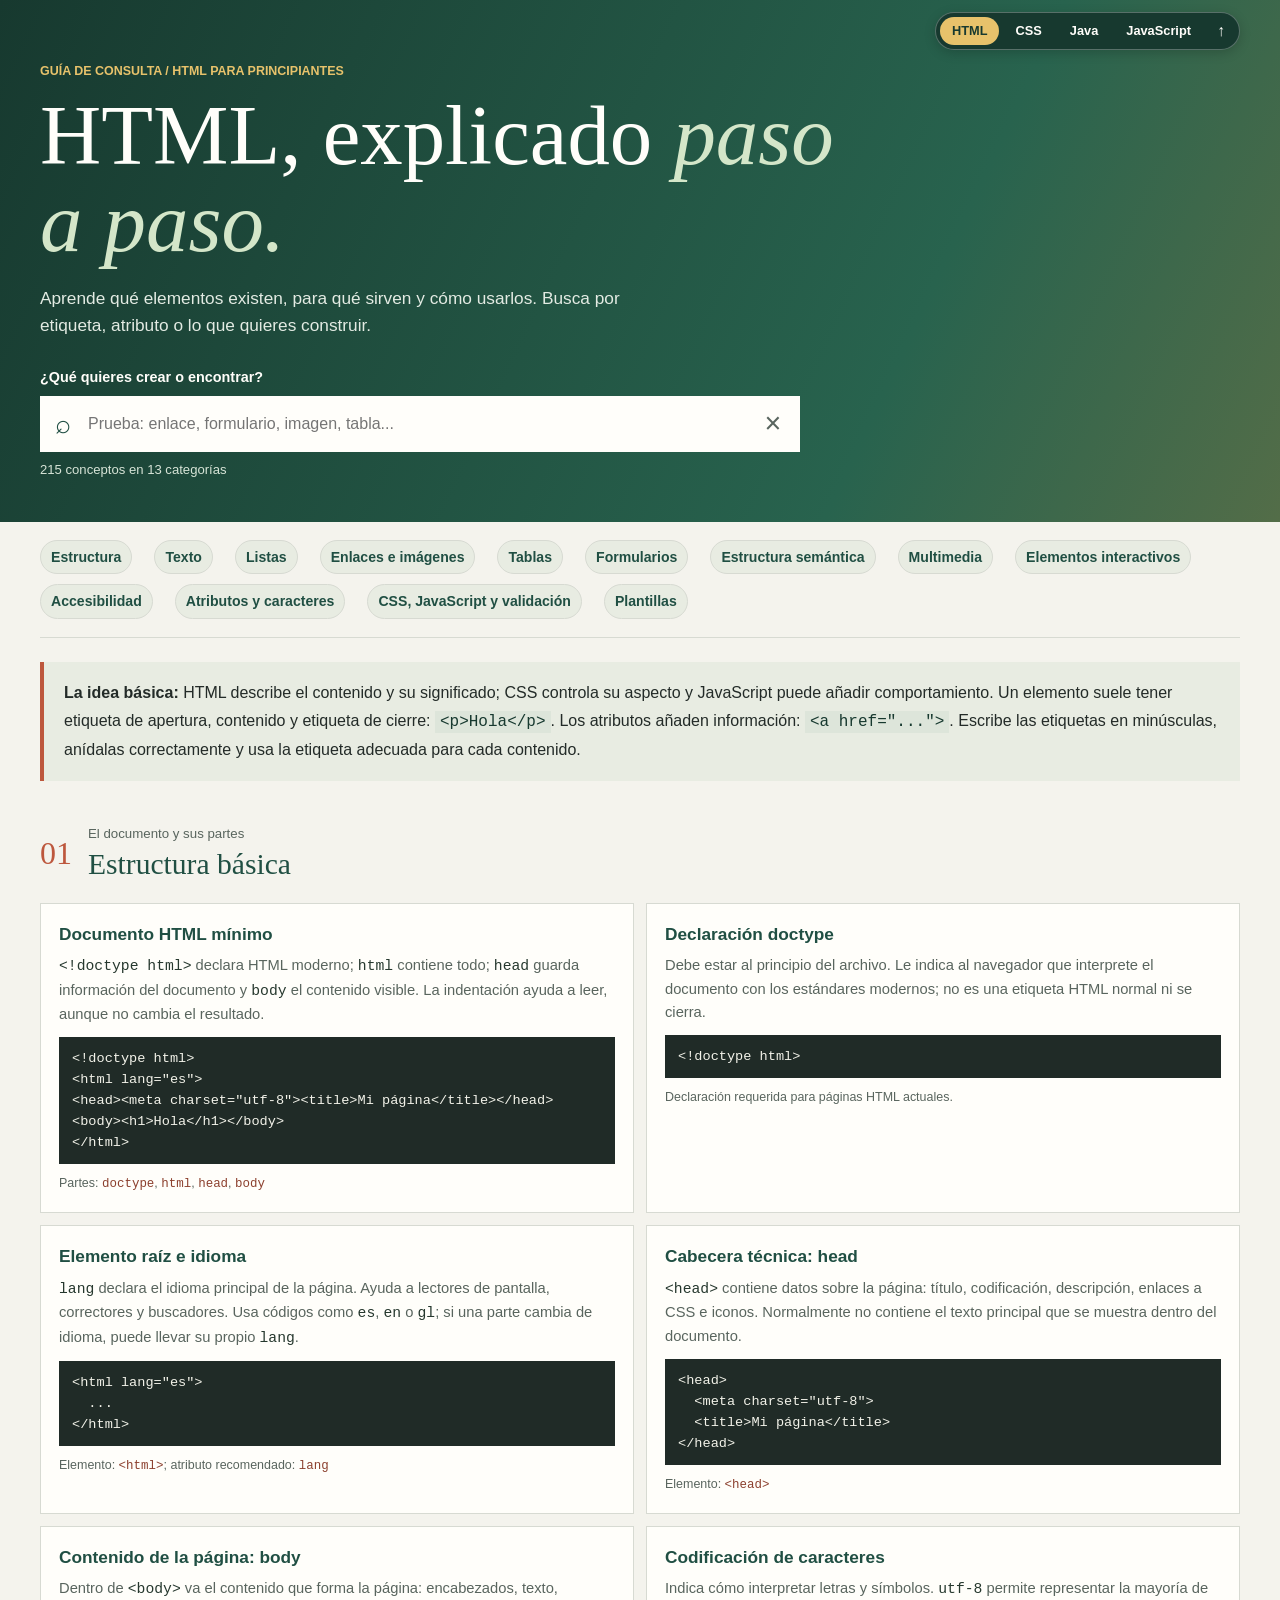
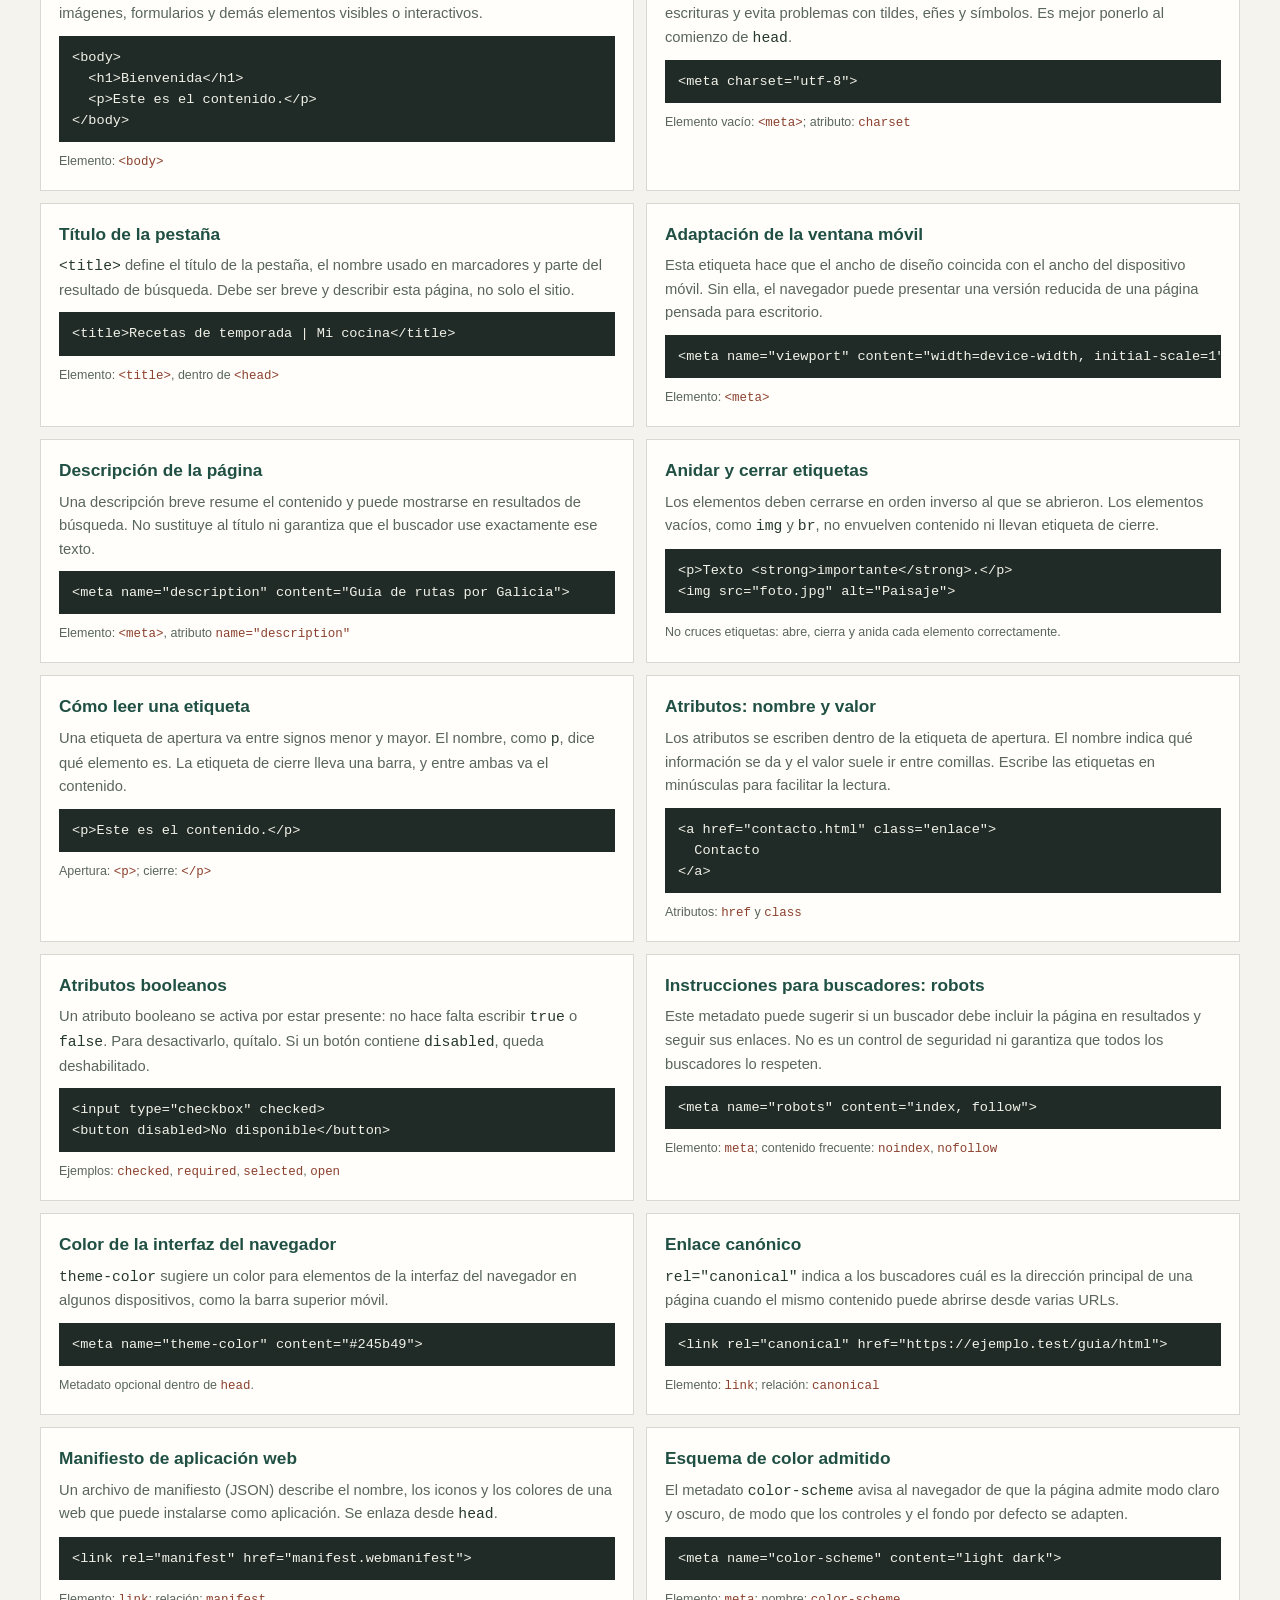
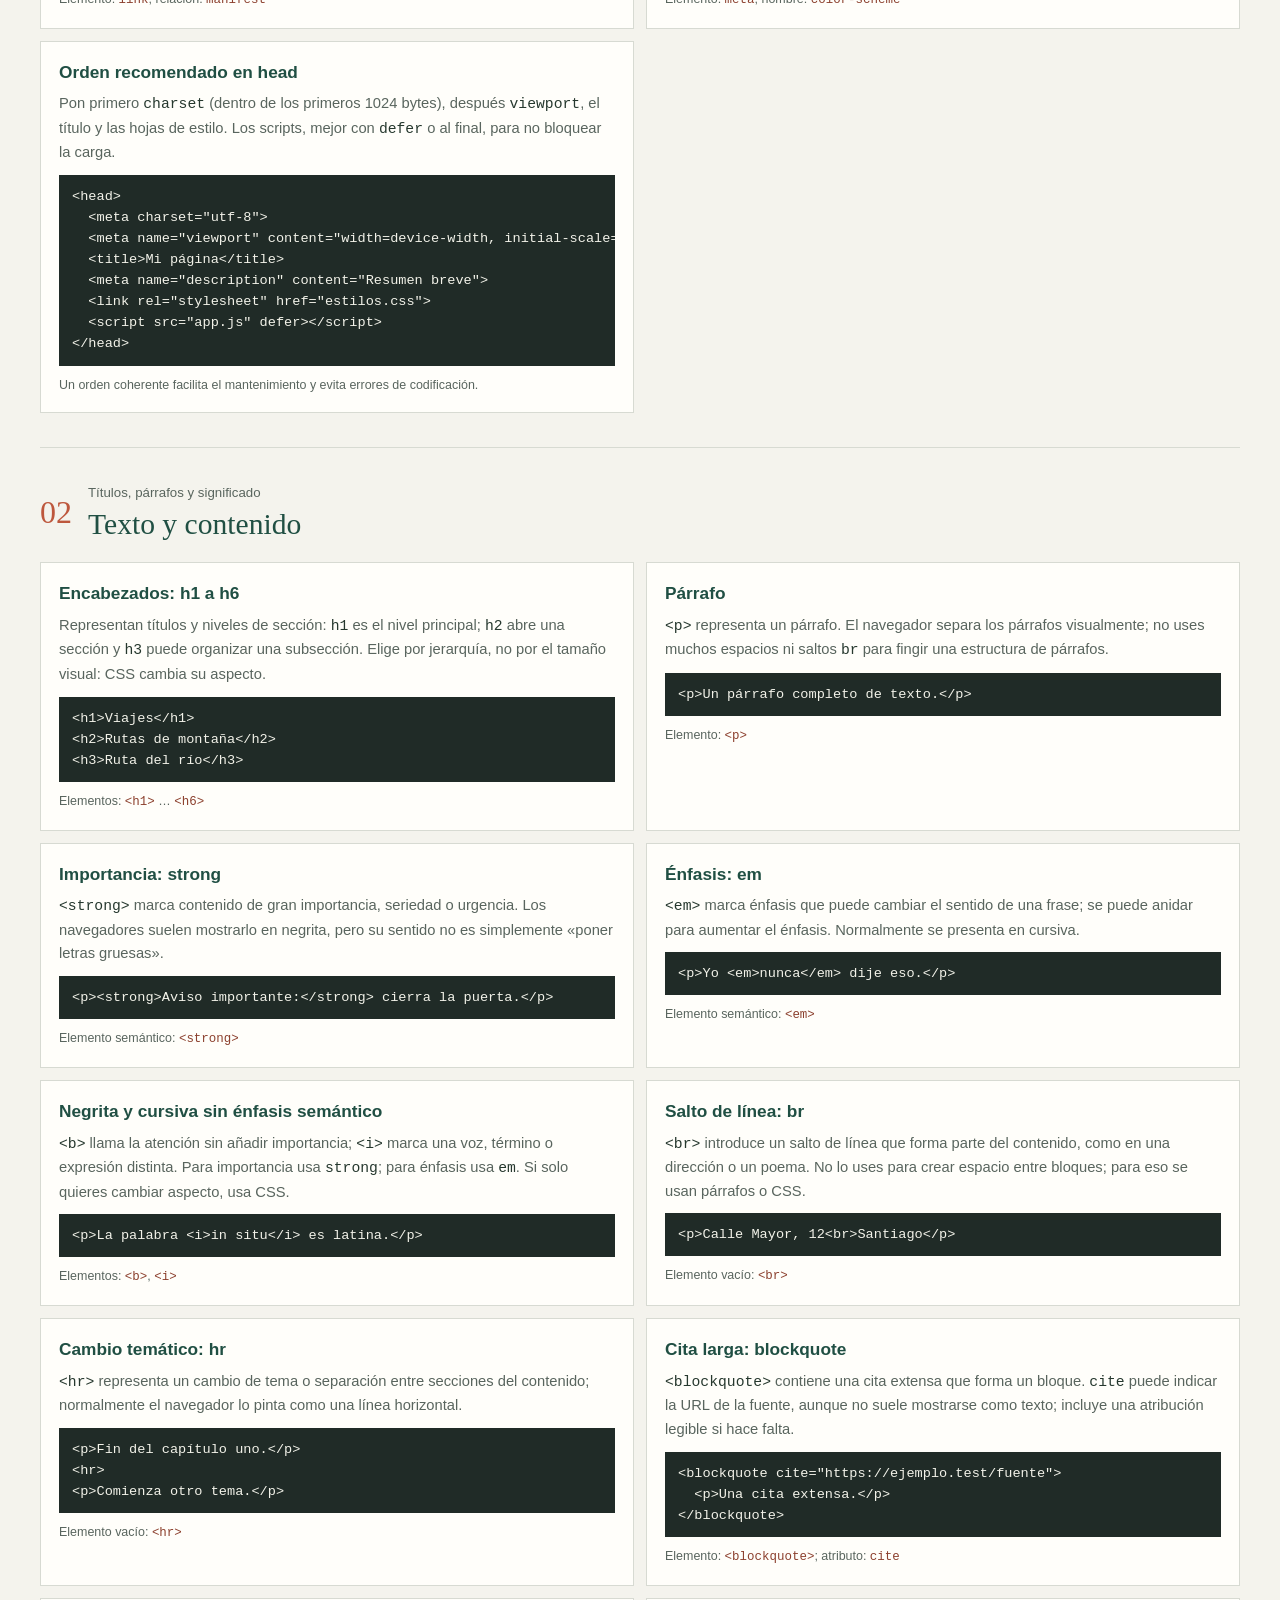
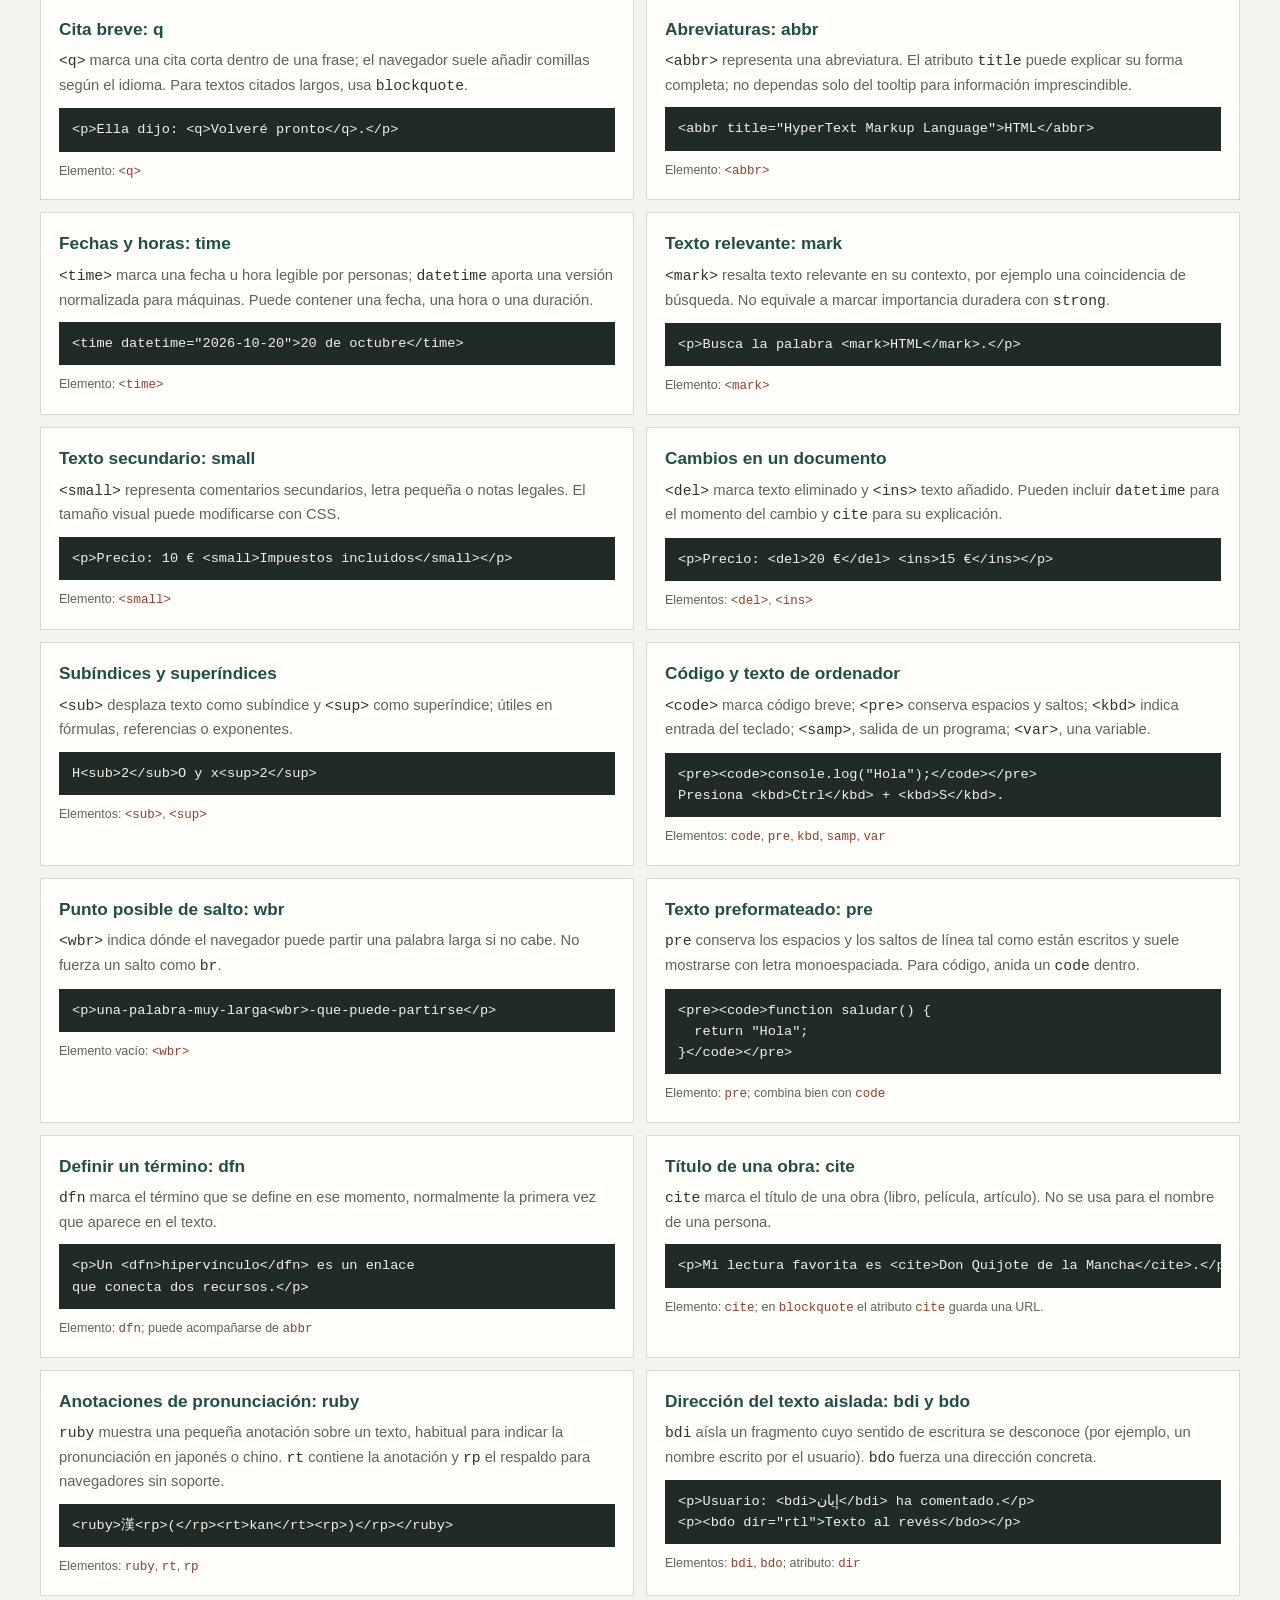
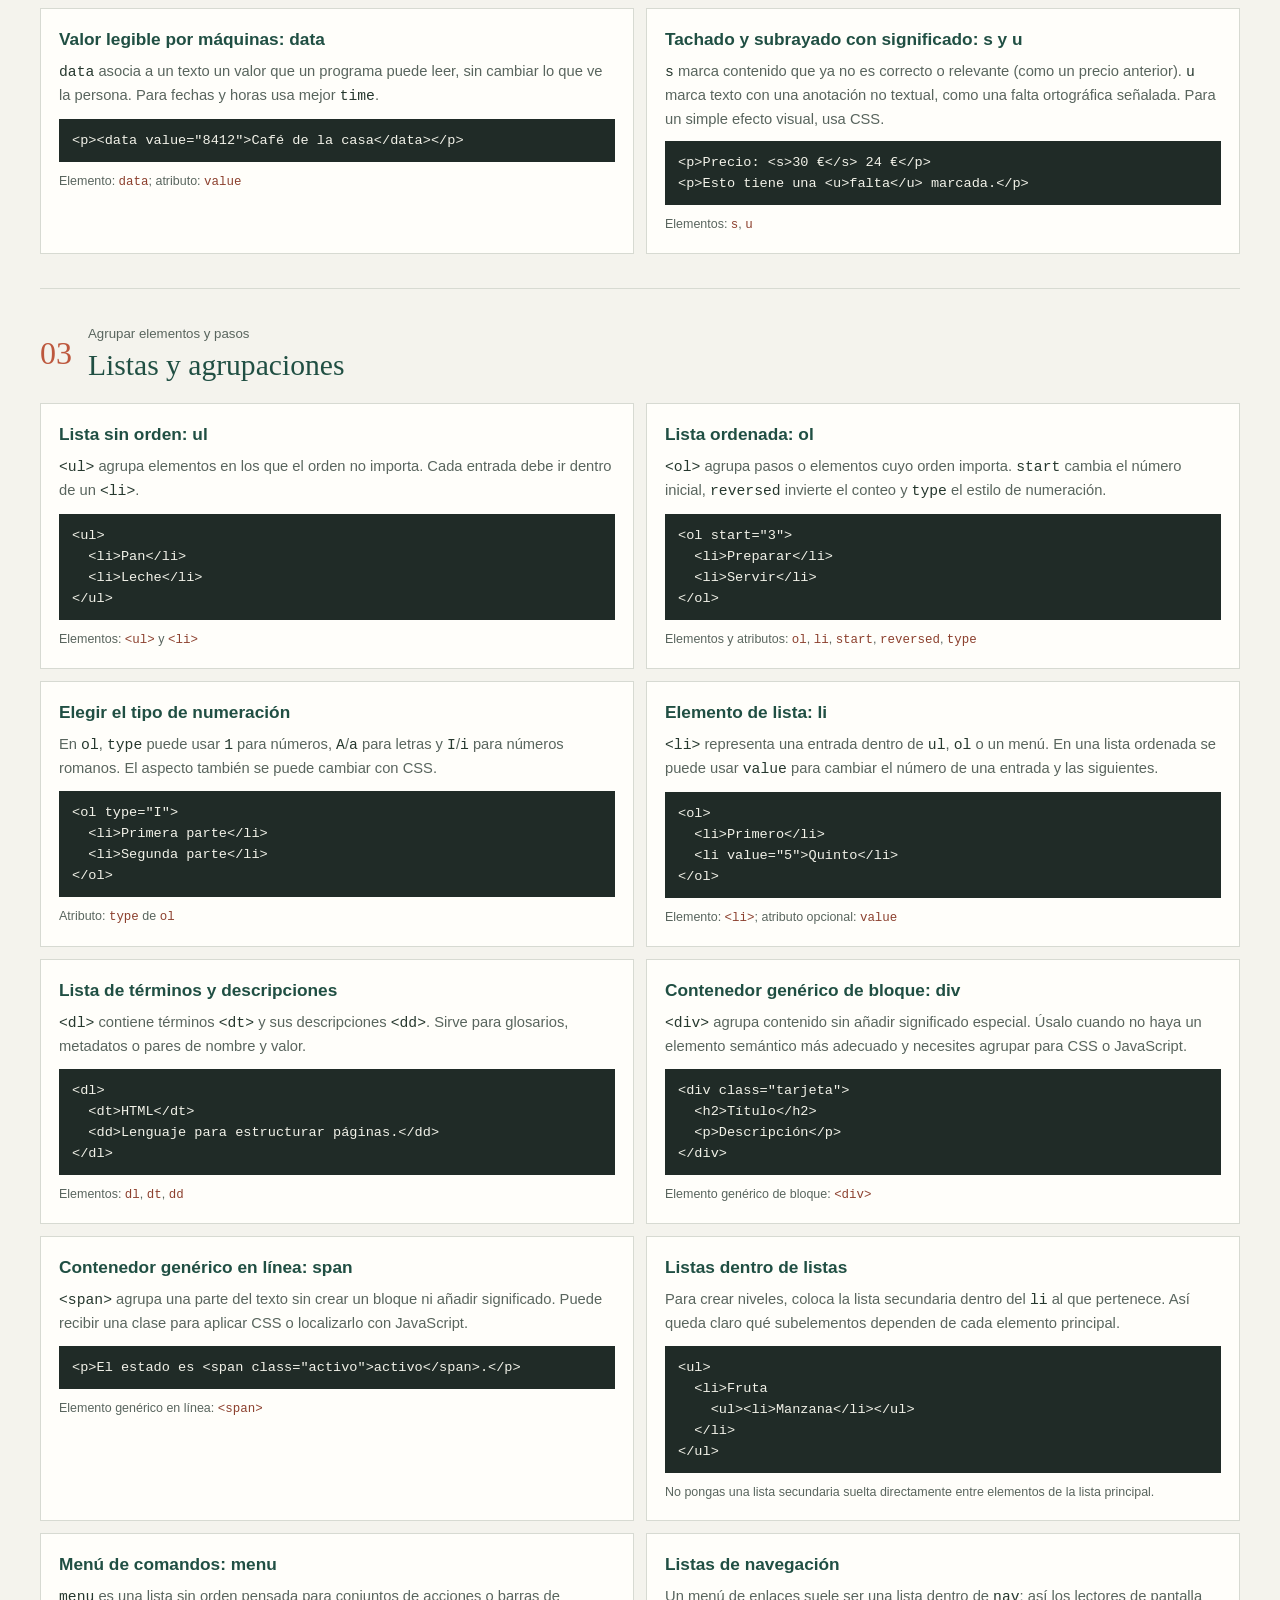
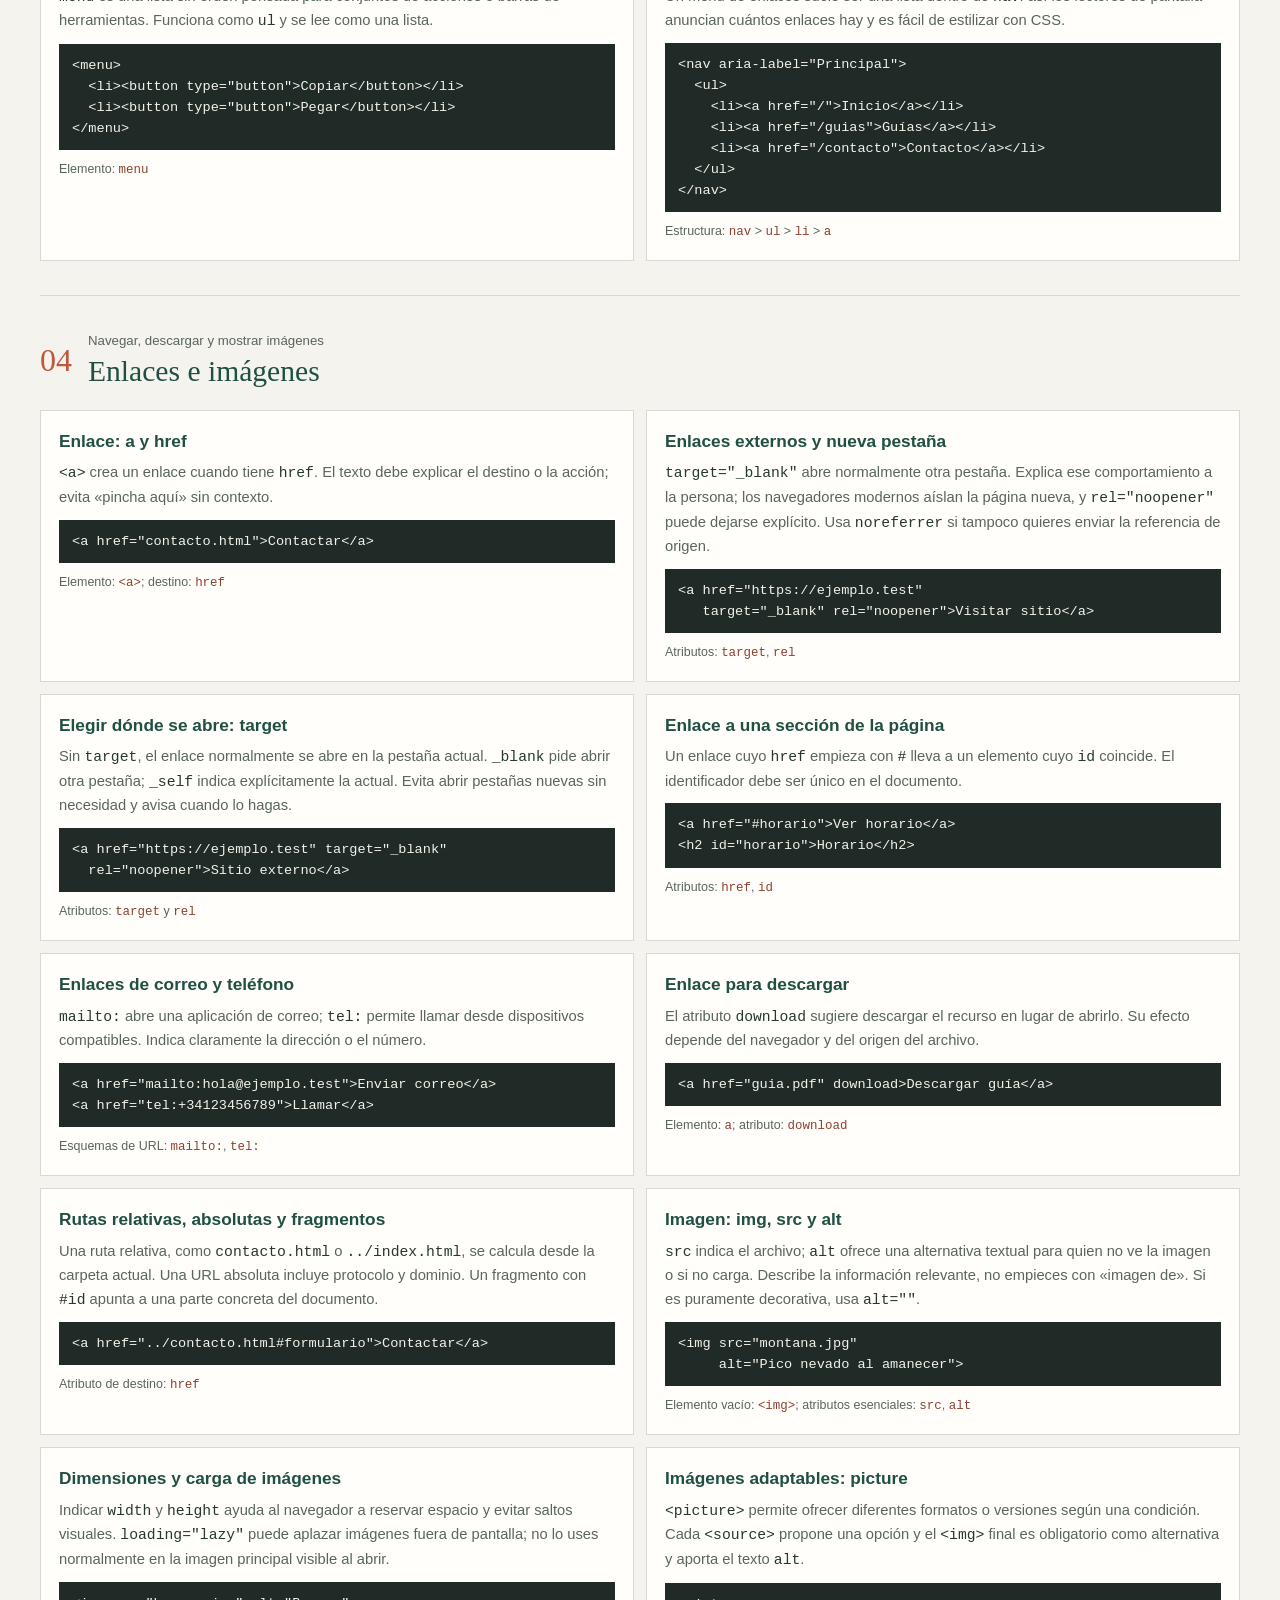
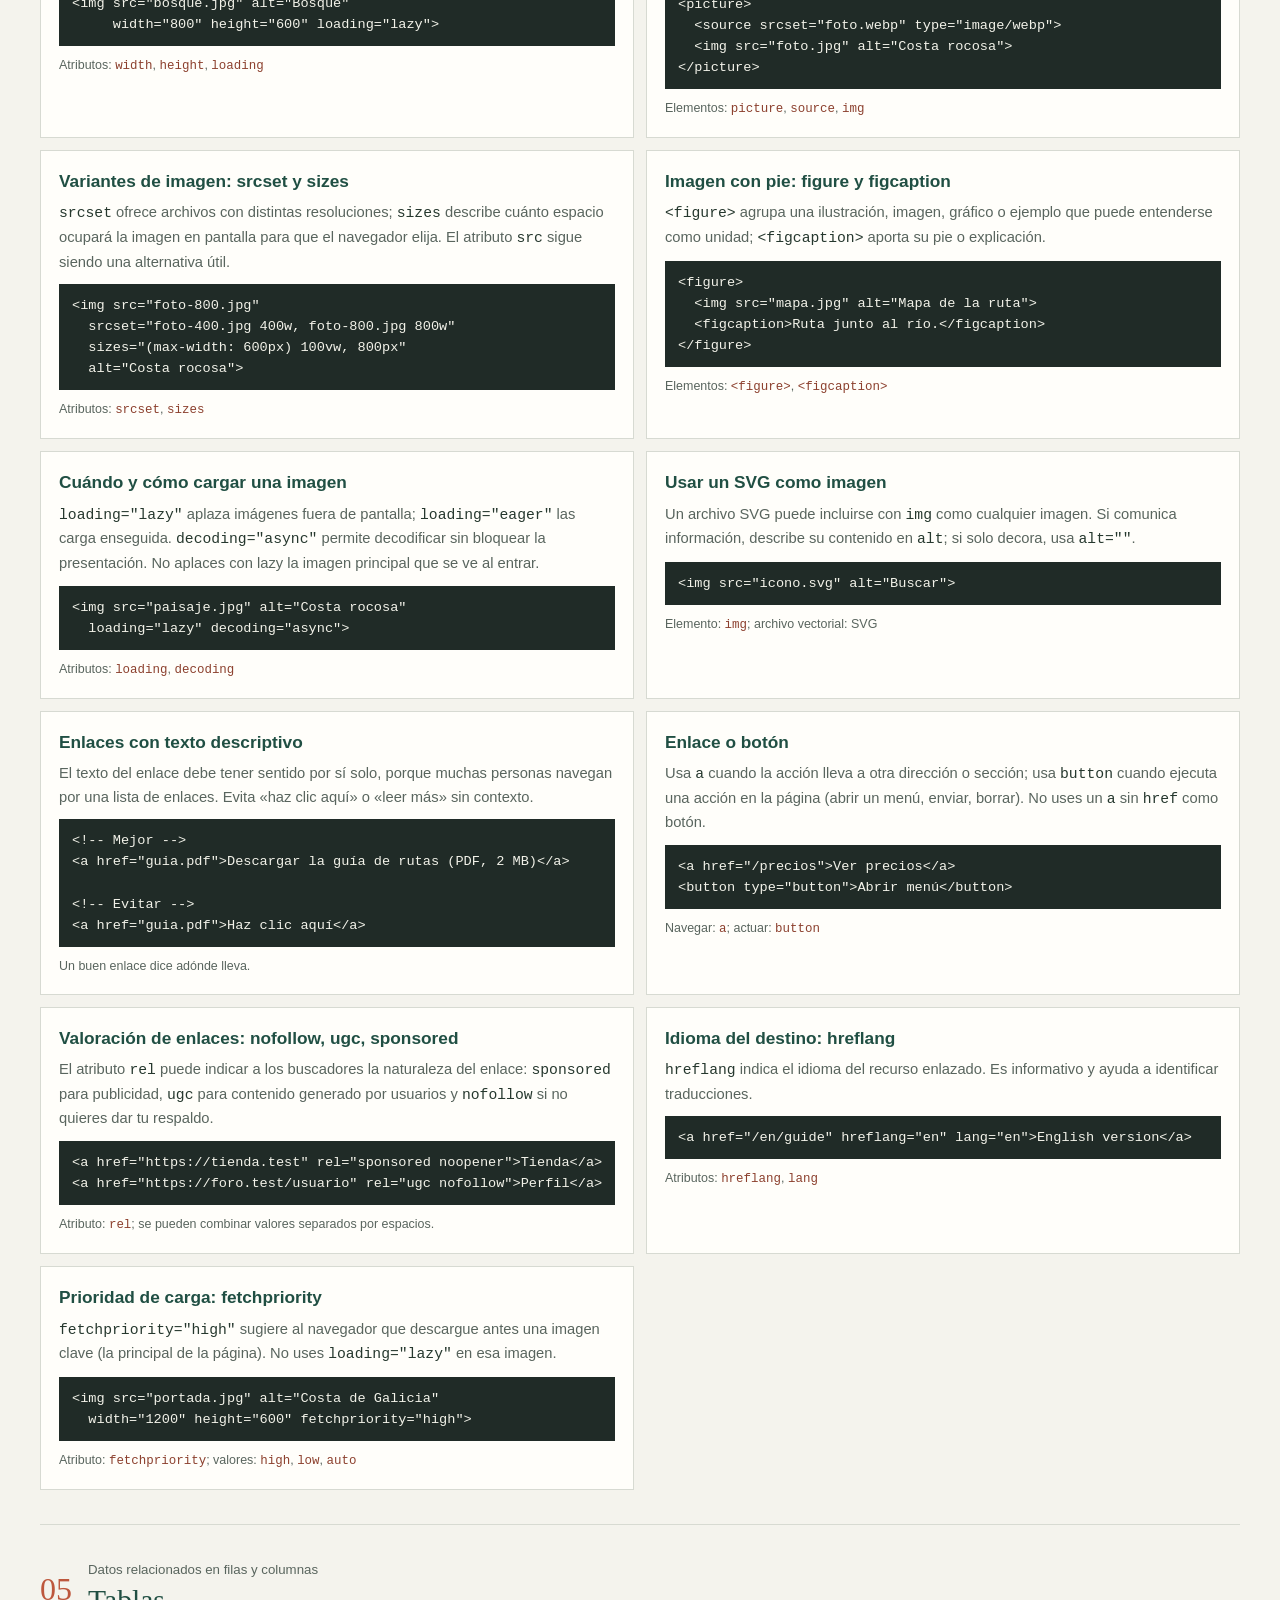
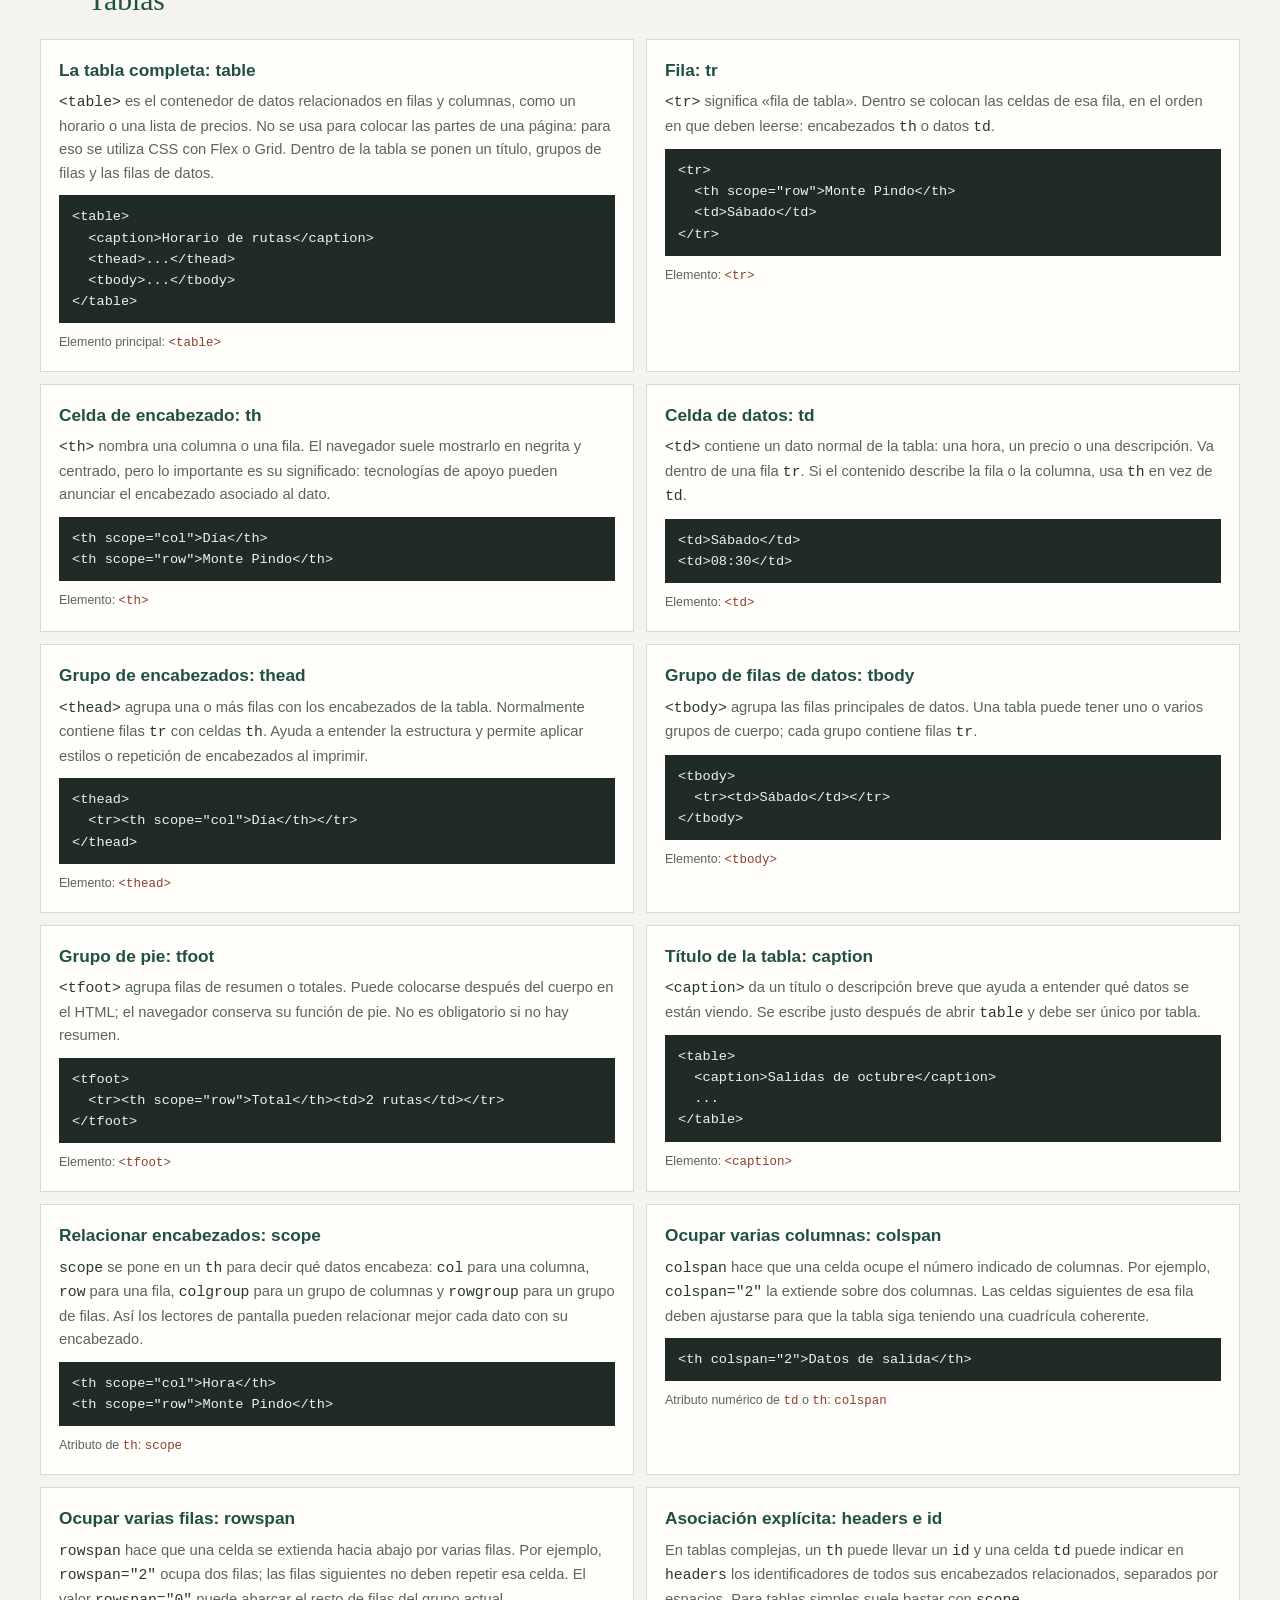
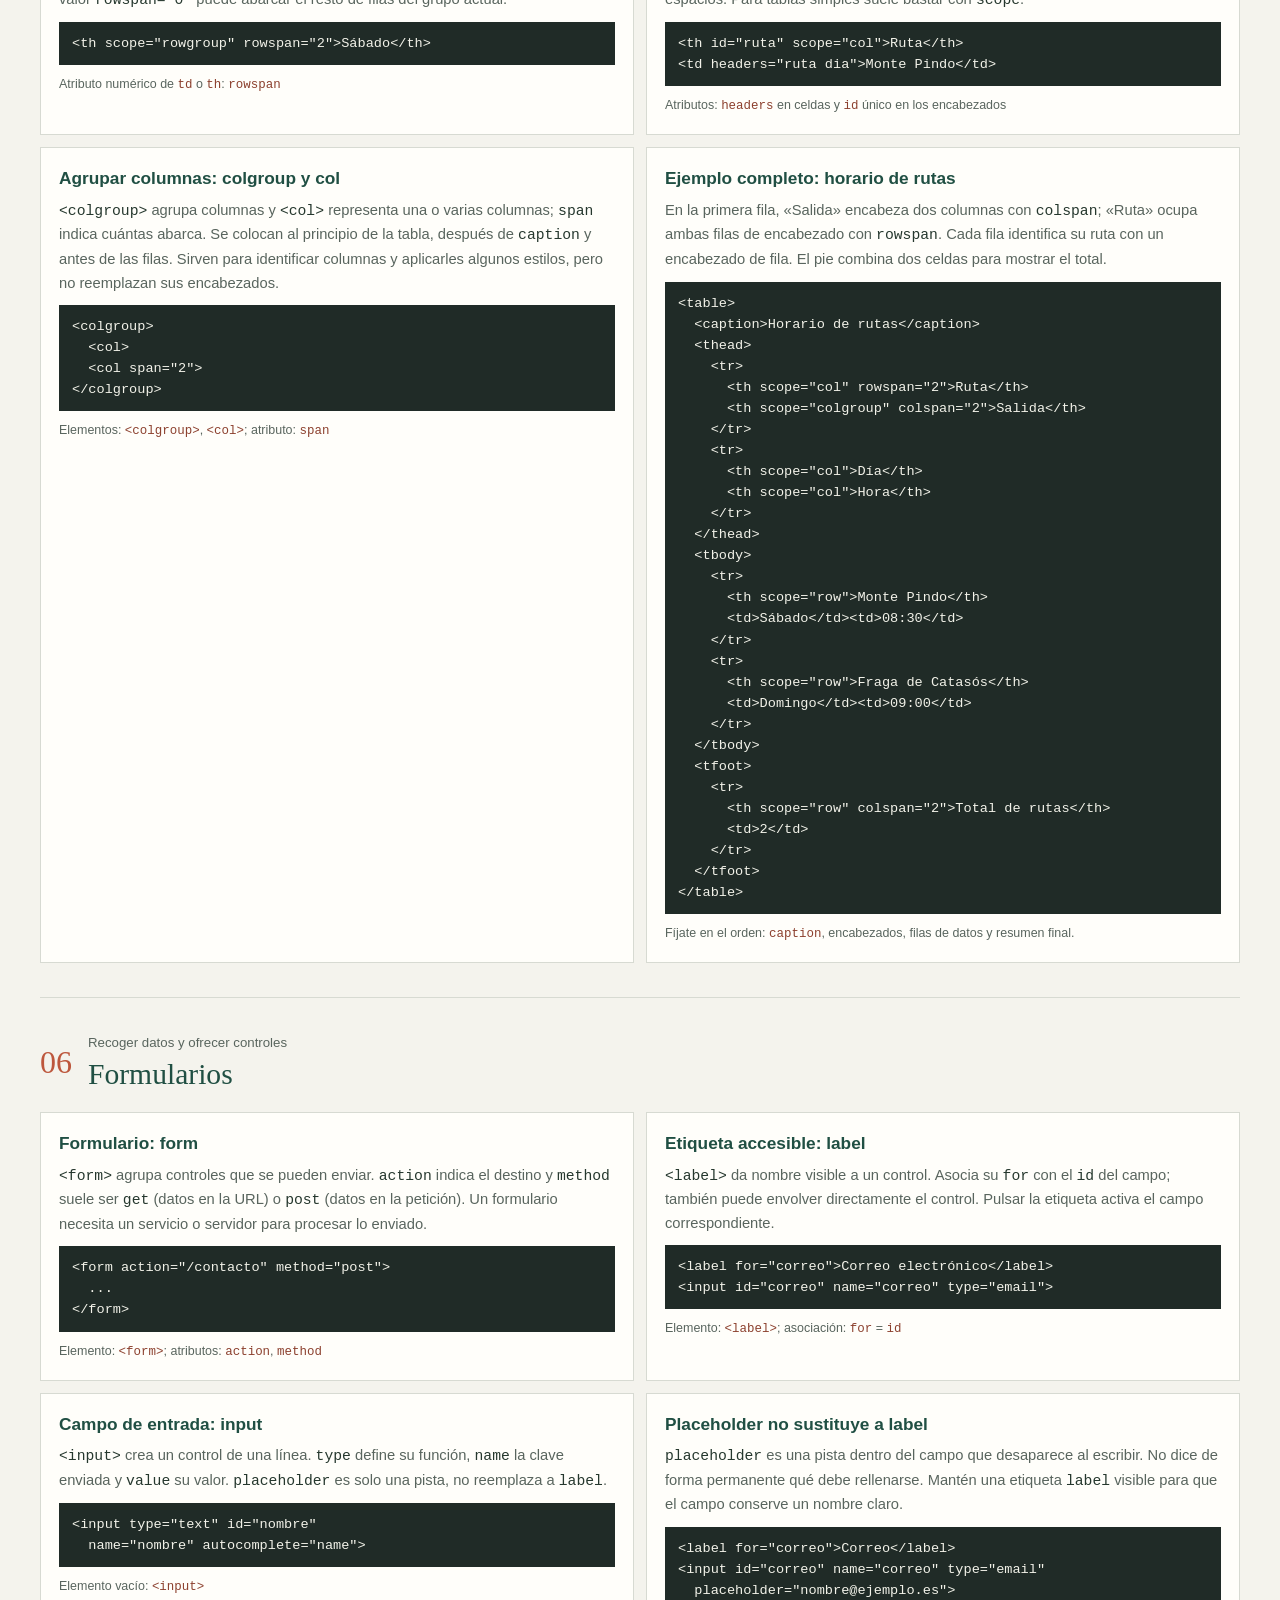
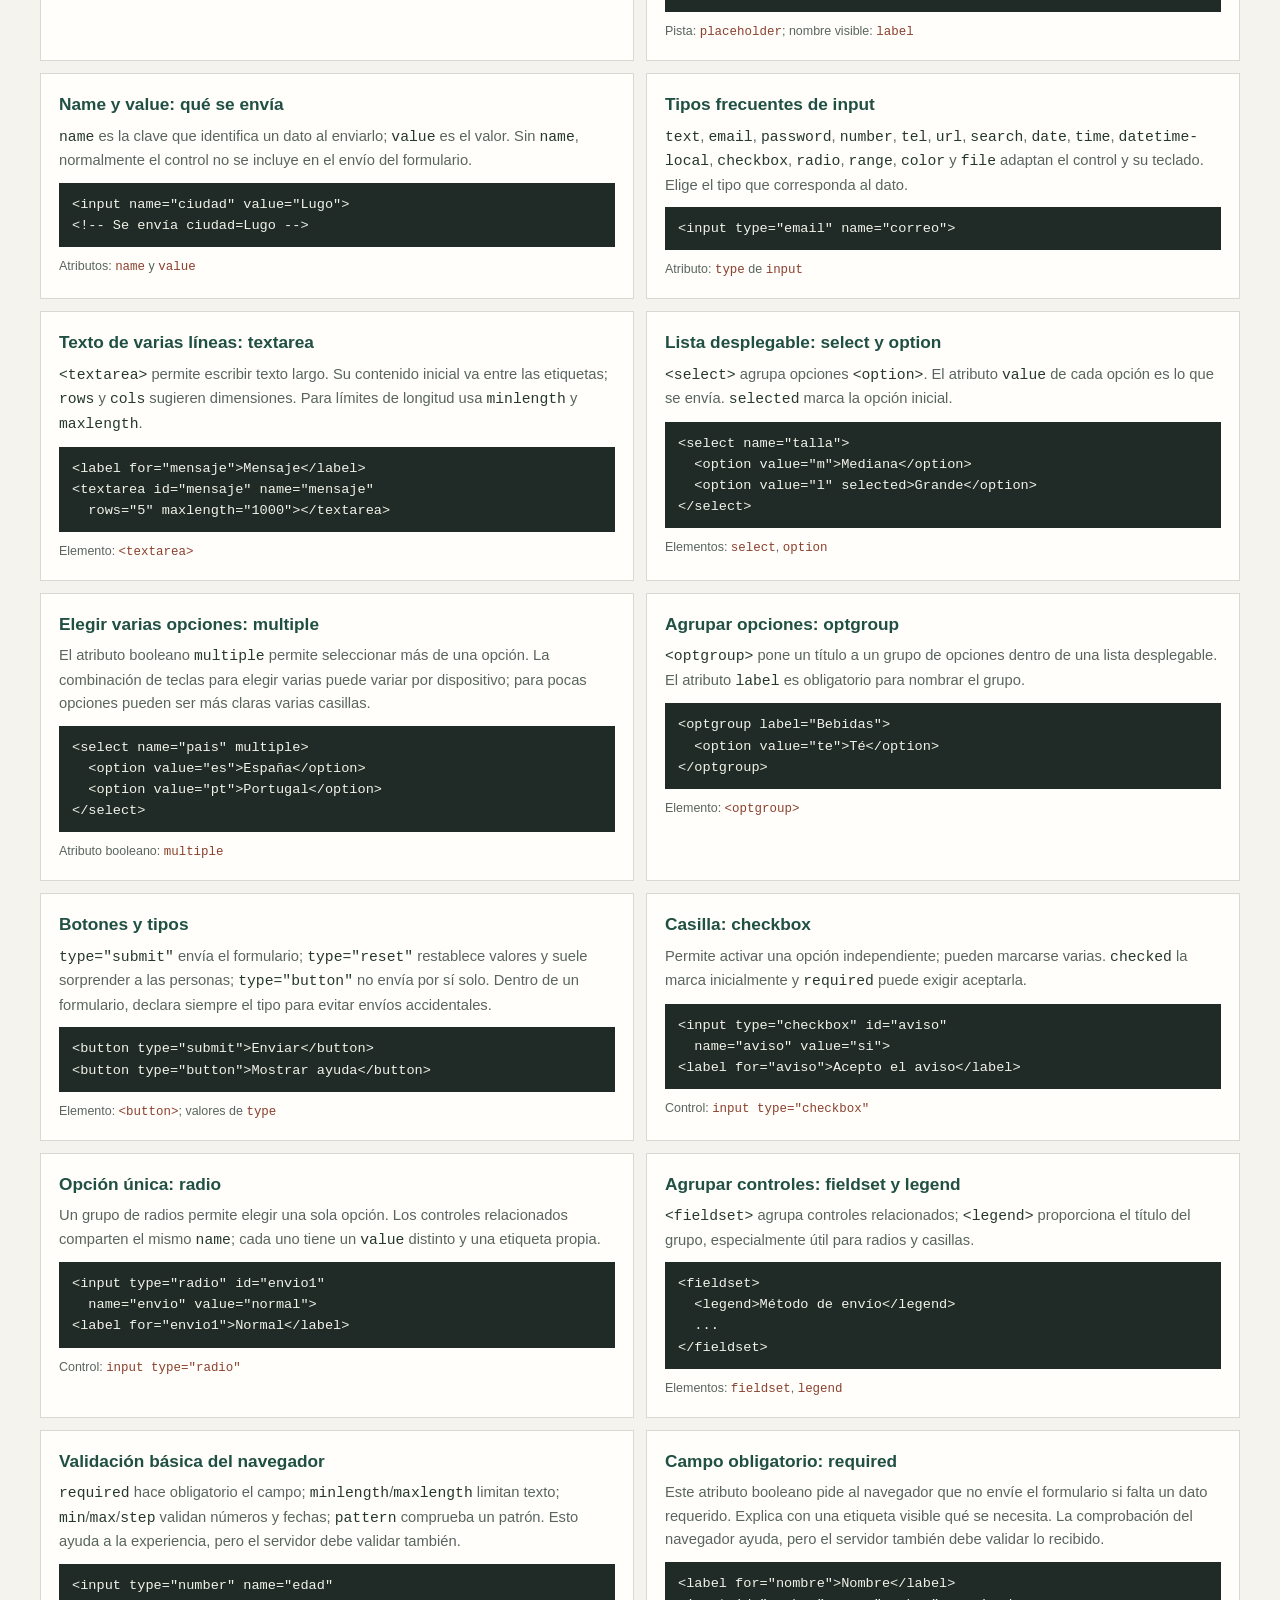
==== commit 2b3729ef: "Actualizacion de navegador, implemento de js" ====
--- a/index.html
+++ b/index.html
@@ -13,7 +13,7 @@
 	<meta charset="UTF-8">
 	<meta name="viewport" content="width=device-width, initial-scale=1.0">
 	<meta name="description"
-		content="Guía amplia, clara y buscable de HTML: elementos, atributos, formularios, medios y accesibilidad.">
+		content="Guía amplia, clara y buscable de HTML: elementos, atributos, formularios, medios, accesibilidad y plantillas.">
 	<title>Guía fácil de HTML</title>
 	<link rel="stylesheet" href="src/index.css">
 </head>
@@ -24,6 +24,7 @@
 			<a href="index.html" aria-current="page">HTML</a>
 			<a href="css.html">CSS</a>
 			<a href="java.html">Java</a>
+			<a href="js.html">JavaScript</a>
 			<a class="subir-inicio" href="#inicio" aria-label="Volver al principio" title="Volver al principio">↑</a>
 		</nav>
 		<p class="guia-etiqueta">Guía de consulta / HTML para principiantes</p>
@@ -57,6 +58,7 @@
 			<a href="#accesibilidad">Accesibilidad</a>
 			<a href="#atributos">Atributos y caracteres</a>
 			<a href="#integracion">CSS, JavaScript y validación</a>
+      <a href="#plantillas">Plantillas</a>
 		</nav>
 
 		<aside class="nota-css"><strong>La idea básica:</strong> HTML describe el contenido y su significado; CSS
@@ -171,34 +173,43 @@
 				<article class="concepto-css" data-palabras="etiqueta apertura cierre nombre elemento sintaxis">
 					<h3>Cómo leer una etiqueta</h3>
 					<p>Una etiqueta de apertura va entre signos menor y mayor. El nombre, como <code>p</code>, dice qué
-					elemento es. La etiqueta de cierre lleva una barra, y entre ambas va el contenido.</p>
+						elemento es. La etiqueta de cierre lleva una barra, y entre ambas va el contenido.</p>
 					<pre><code>&lt;p&gt;Este es el contenido.&lt;/p&gt;</code></pre>
 					<p class="propiedad">Apertura: <code>&lt;p&gt;</code>; cierre: <code>&lt;/p&gt;</code></p>
 				</article>
 				<article class="concepto-css" data-palabras="atributo nombre valor comillas etiqueta id class src href">
 					<h3>Atributos: nombre y valor</h3>
-					<p>Los atributos se escriben dentro de la etiqueta de apertura. El nombre indica qué información se da
-					y el valor suele ir entre comillas. Escribe las etiquetas en minúsculas para facilitar la lectura.</p>
+					<p>Los atributos se escriben dentro de la etiqueta de apertura. El nombre indica qué información se
+						da
+						y el valor suele ir entre comillas. Escribe las etiquetas en minúsculas para facilitar la
+						lectura.</p>
 					<pre><code>&lt;a href="contacto.html" class="enlace"&gt;
   Contacto
 &lt;/a&gt;</code></pre>
 					<p class="propiedad">Atributos: <code>href</code> y <code>class</code></p>
 				</article>
-				<article class="concepto-css" data-palabras="booleano atributo sin valor disabled checked required selected open">
+				<article class="concepto-css"
+					data-palabras="booleano atributo sin valor disabled checked required selected open">
 					<h3>Atributos booleanos</h3>
 					<p>Un atributo booleano se activa por estar presente: no hace falta escribir <code>true</code> o
-						<code>false</code>. Para desactivarlo, quítalo. Si un botón contiene <code>disabled</code>, queda
-						deshabilitado.</p>
+						<code>false</code>. Para desactivarlo, quítalo. Si un botón contiene <code>disabled</code>,
+						queda
+						deshabilitado.
+					</p>
 					<pre><code>&lt;input type="checkbox" checked&gt;
 &lt;button disabled&gt;No disponible&lt;/button&gt;</code></pre>
-					<p class="propiedad">Ejemplos: <code>checked</code>, <code>required</code>, <code>selected</code>, <code>open</code></p>
+					<p class="propiedad">Ejemplos: <code>checked</code>, <code>required</code>, <code>selected</code>,
+						<code>open</code>
+					</p>
 				</article>
 				<article class="concepto-css" data-palabras="metadatos robots indexar buscadores noindex follow">
 					<h3>Instrucciones para buscadores: robots</h3>
 					<p>Este metadato puede sugerir si un buscador debe incluir la página en resultados y seguir sus
 						enlaces. No es un control de seguridad ni garantiza que todos los buscadores lo respeten.</p>
 					<pre><code>&lt;meta name="robots" content="index, follow"&gt;</code></pre>
-					<p class="propiedad">Elemento: <code>meta</code>; contenido frecuente: <code>noindex</code>, <code>nofollow</code></p>
+					<p class="propiedad">Elemento: <code>meta</code>; contenido frecuente: <code>noindex</code>,
+						<code>nofollow</code>
+					</p>
 				</article>
 				<article class="concepto-css" data-palabras="color pestaña navegador theme color móvil">
 					<h3>Color de la interfaz del navegador</h3>
@@ -206,6 +217,42 @@
 						dispositivos, como la barra superior móvil.</p>
 					<pre><code>&lt;meta name="theme-color" content="#245b49"&gt;</code></pre>
 					<p class="propiedad">Metadato opcional dentro de <code>head</code>.</p>
+				</article>
+				<article class="concepto-css" data-palabras="canonical link rel url principal duplicado seo buscadores">
+					<h3>Enlace canónico</h3>
+					<p><code>rel="canonical"</code> indica a los buscadores cuál es la dirección principal de una
+					página cuando el mismo contenido puede abrirse desde varias URLs.</p>
+					<pre><code>&lt;link rel="canonical" href="https://ejemplo.test/guia/html"&gt;</code></pre>
+					<p class="propiedad">Elemento: <code>link</code>; relación: <code>canonical</code></p>
+				</article>
+				<article class="concepto-css" data-palabras="manifest webmanifest pwa instalar aplicación icono nombre link rel">
+					<h3>Manifiesto de aplicación web</h3>
+					<p>Un archivo de manifiesto (JSON) describe el nombre, los iconos y los colores de una web que
+					puede instalarse como aplicación. Se enlaza desde <code>head</code>.</p>
+					<pre><code>&lt;link rel="manifest" href="manifest.webmanifest"&gt;</code></pre>
+					<p class="propiedad">Elemento: <code>link</code>; relación: <code>manifest</code></p>
+				</article>
+				<article class="concepto-css" data-palabras="color-scheme meta claro oscuro modo oscuro navegador formulario">
+					<h3>Esquema de color admitido</h3>
+					<p>El metadato <code>color-scheme</code> avisa al navegador de que la página admite modo claro
+					y oscuro, de modo que los controles y el fondo por defecto se adapten.</p>
+					<pre><code>&lt;meta name="color-scheme" content="light dark"&gt;</code></pre>
+					<p class="propiedad">Elemento: <code>meta</code>; nombre: <code>color-scheme</code></p>
+				</article>
+				<article class="concepto-css" data-palabras="head orden meta charset title viewport link script recomendado">
+					<h3>Orden recomendado en head</h3>
+					<p>Pon primero <code>charset</code> (dentro de los primeros 1024 bytes), después
+					<code>viewport</code>, el título y las hojas de estilo. Los scripts, mejor con
+					<code>defer</code> o al final, para no bloquear la carga.</p>
+					<pre><code>&lt;head&gt;
+  &lt;meta charset="utf-8"&gt;
+  &lt;meta name="viewport" content="width=device-width, initial-scale=1"&gt;
+  &lt;title&gt;Mi página&lt;/title&gt;
+  &lt;meta name="description" content="Resumen breve"&gt;
+  &lt;link rel="stylesheet" href="estilos.css"&gt;
+  &lt;script src="app.js" defer&gt;&lt;/script&gt;
+&lt;/head&gt;</code></pre>
+					<p class="propiedad">Un orden coherente facilita el mantenimiento y evita errores de codificación.</p>
 				</article>
 			</div>
 		</section>
@@ -354,6 +401,62 @@
 						fuerza un salto como <code>br</code>.</p>
 					<pre><code>&lt;p&gt;una-palabra-muy-larga&lt;wbr&gt;-que-puede-partirse&lt;/p&gt;</code></pre>
 					<p class="propiedad">Elemento vacío: <code>&lt;wbr&gt;</code></p>
+				</article>
+				<article class="concepto-css" data-palabras="pre preformateado espacios saltos línea código bloque ascii">
+					<h3>Texto preformateado: pre</h3>
+					<p><code>pre</code> conserva los espacios y los saltos de línea tal como están escritos y suele
+					mostrarse con letra monoespaciada. Para código, anida un <code>code</code> dentro.</p>
+					<pre><code>&lt;pre&gt;&lt;code&gt;function saludar() {
+  return "Hola";
+}&lt;/code&gt;&lt;/pre&gt;</code></pre>
+					<p class="propiedad">Elemento: <code>pre</code>; combina bien con <code>code</code></p>
+				</article>
+				<article class="concepto-css" data-palabras="dfn definición término definir primera aparición glosario">
+					<h3>Definir un término: dfn</h3>
+					<p><code>dfn</code> marca el término que se define en ese momento, normalmente la primera vez
+					que aparece en el texto.</p>
+					<pre><code>&lt;p&gt;Un &lt;dfn&gt;hipervínculo&lt;/dfn&gt; es un enlace
+que conecta dos recursos.&lt;/p&gt;</code></pre>
+					<p class="propiedad">Elemento: <code>dfn</code>; puede acompañarse de <code>abbr</code></p>
+				</article>
+				<article class="concepto-css" data-palabras="cite obra título libro película referencia fuente cita">
+					<h3>Título de una obra: cite</h3>
+					<p><code>cite</code> marca el título de una obra (libro, película, artículo). No se usa para el
+					nombre de una persona.</p>
+					<pre><code>&lt;p&gt;Mi lectura favorita es &lt;cite&gt;Don Quijote de la Mancha&lt;/cite&gt;.&lt;/p&gt;</code></pre>
+					<p class="propiedad">Elemento: <code>cite</code>; en <code>blockquote</code> el atributo <code>cite</code> guarda una URL.</p>
+				</article>
+				<article class="concepto-css" data-palabras="ruby rt rp pronunciación furigana pinyin anotación caracteres">
+					<h3>Anotaciones de pronunciación: ruby</h3>
+					<p><code>ruby</code> muestra una pequeña anotación sobre un texto, habitual para indicar la
+					pronunciación en japonés o chino. <code>rt</code> contiene la anotación y <code>rp</code> el
+					respaldo para navegadores sin soporte.</p>
+					<pre><code>&lt;ruby&gt;漢&lt;rp&gt;(&lt;/rp&gt;&lt;rt&gt;kan&lt;/rt&gt;&lt;rp&gt;)&lt;/rp&gt;&lt;/ruby&gt;</code></pre>
+					<p class="propiedad">Elementos: <code>ruby</code>, <code>rt</code>, <code>rp</code></p>
+				</article>
+				<article class="concepto-css" data-palabras="bdi bdo bidireccional árabe hebreo dirección texto usuario nombre">
+					<h3>Dirección del texto aislada: bdi y bdo</h3>
+					<p><code>bdi</code> aísla un fragmento cuyo sentido de escritura se desconoce (por ejemplo, un
+					nombre escrito por el usuario). <code>bdo</code> fuerza una dirección concreta.</p>
+					<pre><code>&lt;p&gt;Usuario: &lt;bdi&gt;إيان&lt;/bdi&gt; ha comentado.&lt;/p&gt;
+&lt;p&gt;&lt;bdo dir="rtl"&gt;Texto al revés&lt;/bdo&gt;&lt;/p&gt;</code></pre>
+					<p class="propiedad">Elementos: <code>bdi</code>, <code>bdo</code>; atributo: <code>dir</code></p>
+				</article>
+				<article class="concepto-css" data-palabras="data value valor máquina código producto referencia">
+					<h3>Valor legible por máquinas: data</h3>
+					<p><code>data</code> asocia a un texto un valor que un programa puede leer, sin cambiar lo que
+					ve la persona. Para fechas y horas usa mejor <code>time</code>.</p>
+					<pre><code>&lt;p&gt;&lt;data value="8412"&gt;Café de la casa&lt;/data&gt;&lt;/p&gt;</code></pre>
+					<p class="propiedad">Elemento: <code>data</code>; atributo: <code>value</code></p>
+				</article>
+				<article class="concepto-css" data-palabras="s u tachado subrayado texto incorrecto precio anterior anotación">
+					<h3>Tachado y subrayado con significado: s y u</h3>
+					<p><code>s</code> marca contenido que ya no es correcto o relevante (como un precio anterior).
+					<code>u</code> marca texto con una anotación no textual, como una falta ortográfica
+					señalada. Para un simple efecto visual, usa CSS.</p>
+					<pre><code>&lt;p&gt;Precio: &lt;s&gt;30 €&lt;/s&gt; 24 €&lt;/p&gt;
+&lt;p&gt;Esto tiene una &lt;u&gt;falta&lt;/u&gt; marcada.&lt;/p&gt;</code></pre>
+					<p class="propiedad">Elementos: <code>s</code>, <code>u</code></p>
 				</article>
 			</div>
 		</section>
@@ -390,11 +493,13 @@
 						<code>reversed</code>, <code>type</code>
 					</p>
 				</article>
-				<article class="concepto-css" data-palabras="numeración romanos letras type lista ordered decimal alpha roman">
+				<article class="concepto-css"
+					data-palabras="numeración romanos letras type lista ordered decimal alpha roman">
 					<h3>Elegir el tipo de numeración</h3>
 					<p>En <code>ol</code>, <code>type</code> puede usar <code>1</code> para números,
 						<code>A</code>/<code>a</code> para letras y <code>I</code>/<code>i</code> para números romanos.
-						El aspecto también se puede cambiar con CSS.</p>
+						El aspecto también se puede cambiar con CSS.
+					</p>
 					<pre><code>&lt;ol type="I"&gt;
   &lt;li&gt;Primera parte&lt;/li&gt;
   &lt;li&gt;Segunda parte&lt;/li&gt;
@@ -449,7 +554,31 @@
     &lt;ul&gt;&lt;li&gt;Manzana&lt;/li&gt;&lt;/ul&gt;
   &lt;/li&gt;
 &lt;/ul&gt;</code></pre>
-					<p class="propiedad">No pongas una lista secundaria suelta directamente entre elementos de la lista principal.</p>
+					<p class="propiedad">No pongas una lista secundaria suelta directamente entre elementos de la lista
+						principal.</p>
+				</article>
+				<article class="concepto-css" data-palabras="menu lista barra herramientas acciones li menú">
+					<h3>Menú de comandos: menu</h3>
+					<p><code>menu</code> es una lista sin orden pensada para conjuntos de acciones o barras de
+					herramientas. Funciona como <code>ul</code> y se lee como una lista.</p>
+					<pre><code>&lt;menu&gt;
+  &lt;li&gt;&lt;button type="button"&gt;Copiar&lt;/button&gt;&lt;/li&gt;
+  &lt;li&gt;&lt;button type="button"&gt;Pegar&lt;/button&gt;&lt;/li&gt;
+&lt;/menu&gt;</code></pre>
+					<p class="propiedad">Elemento: <code>menu</code></p>
+				</article>
+				<article class="concepto-css" data-palabras="lista navegación nav ul enlaces menú principal estructura">
+					<h3>Listas de navegación</h3>
+					<p>Un menú de enlaces suele ser una lista dentro de <code>nav</code>: así los lectores de
+					pantalla anuncian cuántos enlaces hay y es fácil de estilizar con CSS.</p>
+					<pre><code>&lt;nav aria-label="Principal"&gt;
+  &lt;ul&gt;
+    &lt;li&gt;&lt;a href="/"&gt;Inicio&lt;/a&gt;&lt;/li&gt;
+    &lt;li&gt;&lt;a href="/guias"&gt;Guías&lt;/a&gt;&lt;/li&gt;
+    &lt;li&gt;&lt;a href="/contacto"&gt;Contacto&lt;/a&gt;&lt;/li&gt;
+  &lt;/ul&gt;
+&lt;/nav&gt;</code></pre>
+					<p class="propiedad">Estructura: <code>nav</code> > <code>ul</code> > <code>li</code> > <code>a</code></p>
 				</article>
 			</div>
 		</section>
@@ -483,7 +612,8 @@
 				<article class="concepto-css" data-palabras="target destino blank self nueva pestaña ventana enlace">
 					<h3>Elegir dónde se abre: target</h3>
 					<p>Sin <code>target</code>, el enlace normalmente se abre en la pestaña actual. <code>_blank</code>
-						pide abrir otra pestaña; <code>_self</code> indica explícitamente la actual. Evita abrir pestañas
+						pide abrir otra pestaña; <code>_self</code> indica explícitamente la actual. Evita abrir
+						pestañas
 						nuevas sin necesidad y avisa cuando lo hagas.</p>
 					<pre><code>&lt;a href="https://ejemplo.test" target="_blank"
   rel="noopener"&gt;Sitio externo&lt;/a&gt;</code></pre>
@@ -516,8 +646,10 @@
 				<article class="concepto-css" data-palabras="enlace destino base URL ruta relativa fragmento protocolo">
 					<h3>Rutas relativas, absolutas y fragmentos</h3>
 					<p>Una ruta relativa, como <code>contacto.html</code> o <code>../index.html</code>, se calcula desde
-						la carpeta actual. Una URL absoluta incluye protocolo y dominio. Un fragmento con <code>#id</code>
-						apunta a una parte concreta del documento.</p>
+						la carpeta actual. Una URL absoluta incluye protocolo y dominio. Un fragmento con
+						<code>#id</code>
+						apunta a una parte concreta del documento.
+					</p>
 					<pre><code>&lt;a href="../contacto.html#formulario"&gt;Contactar&lt;/a&gt;</code></pre>
 					<p class="propiedad">Atributo de destino: <code>href</code></p>
 				</article>
@@ -586,10 +718,55 @@
 				</article>
 				<article class="concepto-css" data-palabras="svg imagen gráfica archivo externo img vectorial">
 					<h3>Usar un SVG como imagen</h3>
-					<p>Un archivo SVG puede incluirse con <code>img</code> como cualquier imagen. Si comunica información,
+					<p>Un archivo SVG puede incluirse con <code>img</code> como cualquier imagen. Si comunica
+						información,
 						describe su contenido en <code>alt</code>; si solo decora, usa <code>alt=""</code>.</p>
 					<pre><code>&lt;img src="icono.svg" alt="Buscar"&gt;</code></pre>
 					<p class="propiedad">Elemento: <code>img</code>; archivo vectorial: SVG</p>
+				</article>
+				<article class="concepto-css" data-palabras="enlace texto descriptivo haz clic aquí accesibilidad leer más contexto">
+					<h3>Enlaces con texto descriptivo</h3>
+					<p>El texto del enlace debe tener sentido por sí solo, porque muchas personas navegan por una
+					lista de enlaces. Evita «haz clic aquí» o «leer más» sin contexto.</p>
+					<pre><code>&lt;!-- Mejor --&gt;
+&lt;a href="guia.pdf"&gt;Descargar la guía de rutas (PDF, 2 MB)&lt;/a&gt;
+
+&lt;!-- Evitar --&gt;
+&lt;a href="guia.pdf"&gt;Haz clic aquí&lt;/a&gt;</code></pre>
+					<p class="propiedad">Un buen enlace dice adónde lleva.</p>
+				</article>
+				<article class="concepto-css" data-palabras="enlace botón a button diferencia navegar acción href cuándo usar">
+					<h3>Enlace o botón</h3>
+					<p>Usa <code>a</code> cuando la acción lleva a otra dirección o sección; usa
+					<code>button</code> cuando ejecuta una acción en la página (abrir un menú, enviar, borrar).
+					No uses un <code>a</code> sin <code>href</code> como botón.</p>
+					<pre><code>&lt;a href="/precios"&gt;Ver precios&lt;/a&gt;
+&lt;button type="button"&gt;Abrir menú&lt;/button&gt;</code></pre>
+					<p class="propiedad">Navegar: <code>a</code>; actuar: <code>button</code></p>
+				</article>
+				<article class="concepto-css" data-palabras="nofollow ugc sponsored rel enlace seo patrocinado comentarios">
+					<h3>Valoración de enlaces: nofollow, ugc, sponsored</h3>
+					<p>El atributo <code>rel</code> puede indicar a los buscadores la naturaleza del enlace:
+					<code>sponsored</code> para publicidad, <code>ugc</code> para contenido generado por
+					usuarios y <code>nofollow</code> si no quieres dar tu respaldo.</p>
+					<pre><code>&lt;a href="https://tienda.test" rel="sponsored noopener"&gt;Tienda&lt;/a&gt;
+&lt;a href="https://foro.test/usuario" rel="ugc nofollow"&gt;Perfil&lt;/a&gt;</code></pre>
+					<p class="propiedad">Atributo: <code>rel</code>; se pueden combinar valores separados por espacios.</p>
+				</article>
+				<article class="concepto-css" data-palabras="hreflang idioma enlace destino alternativa traducción lang">
+					<h3>Idioma del destino: hreflang</h3>
+					<p><code>hreflang</code> indica el idioma del recurso enlazado. Es informativo y ayuda a
+					identificar traducciones.</p>
+					<pre><code>&lt;a href="/en/guide" hreflang="en" lang="en"&gt;English version&lt;/a&gt;</code></pre>
+					<p class="propiedad">Atributos: <code>hreflang</code>, <code>lang</code></p>
+				</article>
+				<article class="concepto-css" data-palabras="fetchpriority imagen principal lcp rendimiento high low prioridad">
+					<h3>Prioridad de carga: fetchpriority</h3>
+					<p><code>fetchpriority="high"</code> sugiere al navegador que descargue antes una imagen clave
+					(la principal de la página). No uses <code>loading="lazy"</code> en esa imagen.</p>
+					<pre><code>&lt;img src="portada.jpg" alt="Costa de Galicia"
+  width="1200" height="600" fetchpriority="high"&gt;</code></pre>
+					<p class="propiedad">Atributo: <code>fetchpriority</code>; valores: <code>high</code>, <code>low</code>, <code>auto</code></p>
 				</article>
 			</div>
 		</section>
@@ -605,8 +782,10 @@
 				<article class="concepto-css" data-palabras="table tabla datos cuadrícula filas columnas estructura">
 					<h3>La tabla completa: table</h3>
 					<p><code>&lt;table&gt;</code> es el contenedor de datos relacionados en filas y columnas, como un
-						horario o una lista de precios. No se usa para colocar las partes de una página: para eso se utiliza
-						CSS con Flex o Grid. Dentro de la tabla se ponen un título, grupos de filas y las filas de datos.</p>
+						horario o una lista de precios. No se usa para colocar las partes de una página: para eso se
+						utiliza
+						CSS con Flex o Grid. Dentro de la tabla se ponen un título, grupos de filas y las filas de
+						datos.</p>
 					<pre><code>&lt;table&gt;
   &lt;caption&gt;Horario de rutas&lt;/caption&gt;
   &lt;thead&gt;...&lt;/thead&gt;
@@ -616,7 +795,8 @@
 				</article>
 				<article class="concepto-css" data-palabras="tr fila row table row">
 					<h3>Fila: tr</h3>
-					<p><code>&lt;tr&gt;</code> significa «fila de tabla». Dentro se colocan las celdas de esa fila, en el
+					<p><code>&lt;tr&gt;</code> significa «fila de tabla». Dentro se colocan las celdas de esa fila, en
+						el
 						orden en que deben leerse: encabezados <code>th</code> o datos <code>td</code>.</p>
 					<pre><code>&lt;tr&gt;
   &lt;th scope="row"&gt;Monte Pindo&lt;/th&gt;
@@ -627,7 +807,8 @@
 				<article class="concepto-css" data-palabras="th encabezado cabecera celda título columna fila">
 					<h3>Celda de encabezado: th</h3>
 					<p><code>&lt;th&gt;</code> nombra una columna o una fila. El navegador suele mostrarlo en negrita y
-						centrado, pero lo importante es su significado: tecnologías de apoyo pueden anunciar el encabezado
+						centrado, pero lo importante es su significado: tecnologías de apoyo pueden anunciar el
+						encabezado
 						asociado al dato.</p>
 					<pre><code>&lt;th scope="col"&gt;Día&lt;/th&gt;
 &lt;th scope="row"&gt;Monte Pindo&lt;/th&gt;</code></pre>
@@ -635,9 +816,11 @@
 				</article>
 				<article class="concepto-css" data-palabras="td dato celda contenido table data">
 					<h3>Celda de datos: td</h3>
-					<p><code>&lt;td&gt;</code> contiene un dato normal de la tabla: una hora, un precio o una descripción.
+					<p><code>&lt;td&gt;</code> contiene un dato normal de la tabla: una hora, un precio o una
+						descripción.
 						Va dentro de una fila <code>tr</code>. Si el contenido describe la fila o la columna, usa
-						<code>th</code> en vez de <code>td</code>.</p>
+						<code>th</code> en vez de <code>td</code>.
+					</p>
 					<pre><code>&lt;td&gt;Sábado&lt;/td&gt;
 &lt;td&gt;08:30&lt;/td&gt;</code></pre>
 					<p class="propiedad">Elemento: <code>&lt;td&gt;</code></p>
@@ -645,7 +828,8 @@
 				<article class="concepto-css" data-palabras="thead encabezado cabeza filas superiores título">
 					<h3>Grupo de encabezados: thead</h3>
 					<p><code>&lt;thead&gt;</code> agrupa una o más filas con los encabezados de la tabla. Normalmente
-						contiene filas <code>tr</code> con celdas <code>th</code>. Ayuda a entender la estructura y permite
+						contiene filas <code>tr</code> con celdas <code>th</code>. Ayuda a entender la estructura y
+						permite
 						aplicar estilos o repetición de encabezados al imprimir.</p>
 					<pre><code>&lt;thead&gt;
   &lt;tr&gt;&lt;th scope="col"&gt;Día&lt;/th&gt;&lt;/tr&gt;
@@ -654,7 +838,8 @@
 				</article>
 				<article class="concepto-css" data-palabras="tbody cuerpo filas principales datos tabla">
 					<h3>Grupo de filas de datos: tbody</h3>
-					<p><code>&lt;tbody&gt;</code> agrupa las filas principales de datos. Una tabla puede tener uno o varios
+					<p><code>&lt;tbody&gt;</code> agrupa las filas principales de datos. Una tabla puede tener uno o
+						varios
 						grupos de cuerpo; cada grupo contiene filas <code>tr</code>.</p>
 					<pre><code>&lt;tbody&gt;
   &lt;tr&gt;&lt;td&gt;Sábado&lt;/td&gt;&lt;/tr&gt;
@@ -663,7 +848,8 @@
 				</article>
 				<article class="concepto-css" data-palabras="tfoot pie final resumen totales tabla">
 					<h3>Grupo de pie: tfoot</h3>
-					<p><code>&lt;tfoot&gt;</code> agrupa filas de resumen o totales. Puede colocarse después del cuerpo en
+					<p><code>&lt;tfoot&gt;</code> agrupa filas de resumen o totales. Puede colocarse después del cuerpo
+						en
 						el HTML; el navegador conserva su función de pie. No es obligatorio si no hay resumen.</p>
 					<pre><code>&lt;tfoot&gt;
   &lt;tr&gt;&lt;th scope="row"&gt;Total&lt;/th&gt;&lt;td&gt;2 rutas&lt;/td&gt;&lt;/tr&gt;
@@ -673,18 +859,22 @@
 				<article class="concepto-css" data-palabras="caption título nombre leyenda descripción tabla">
 					<h3>Título de la tabla: caption</h3>
 					<p><code>&lt;caption&gt;</code> da un título o descripción breve que ayuda a entender qué datos se
-						están viendo. Se escribe justo después de abrir <code>table</code> y debe ser único por tabla.</p>
+						están viendo. Se escribe justo después de abrir <code>table</code> y debe ser único por tabla.
+					</p>
 					<pre><code>&lt;table&gt;
   &lt;caption&gt;Salidas de octubre&lt;/caption&gt;
   ...
 &lt;/table&gt;</code></pre>
 					<p class="propiedad">Elemento: <code>&lt;caption&gt;</code></p>
 				</article>
-				<article class="concepto-css" data-palabras="scope col row rowgroup colgroup asociación encabezado accesibilidad">
+				<article class="concepto-css"
+					data-palabras="scope col row rowgroup colgroup asociación encabezado accesibilidad">
 					<h3>Relacionar encabezados: scope</h3>
 					<p><code>scope</code> se pone en un <code>th</code> para decir qué datos encabeza: <code>col</code>
-						para una columna, <code>row</code> para una fila, <code>colgroup</code> para un grupo de columnas
-						y <code>rowgroup</code> para un grupo de filas. Así los lectores de pantalla pueden relacionar mejor
+						para una columna, <code>row</code> para una fila, <code>colgroup</code> para un grupo de
+						columnas
+						y <code>rowgroup</code> para un grupo de filas. Así los lectores de pantalla pueden relacionar
+						mejor
 						cada dato con su encabezado.</p>
 					<pre><code>&lt;th scope="col"&gt;Hora&lt;/th&gt;
 &lt;th scope="row"&gt;Monte Pindo&lt;/th&gt;</code></pre>
@@ -694,43 +884,58 @@
 					<h3>Ocupar varias columnas: colspan</h3>
 					<p><code>colspan</code> hace que una celda ocupe el número indicado de columnas. Por ejemplo,
 						<code>colspan="2"</code> la extiende sobre dos columnas. Las celdas siguientes de esa fila deben
-						ajustarse para que la tabla siga teniendo una cuadrícula coherente.</p>
+						ajustarse para que la tabla siga teniendo una cuadrícula coherente.
+					</p>
 					<pre><code>&lt;th colspan="2"&gt;Datos de salida&lt;/th&gt;</code></pre>
-					<p class="propiedad">Atributo numérico de <code>td</code> o <code>th</code>: <code>colspan</code></p>
+					<p class="propiedad">Atributo numérico de <code>td</code> o <code>th</code>: <code>colspan</code>
+					</p>
 				</article>
 				<article class="concepto-css" data-palabras="rowspan filas abarcar unir vertical celdas cero">
 					<h3>Ocupar varias filas: rowspan</h3>
 					<p><code>rowspan</code> hace que una celda se extienda hacia abajo por varias filas. Por ejemplo,
-						<code>rowspan="2"</code> ocupa dos filas; las filas siguientes no deben repetir esa celda. El valor
-						<code>rowspan="0"</code> puede abarcar el resto de filas del grupo actual.</p>
+						<code>rowspan="2"</code> ocupa dos filas; las filas siguientes no deben repetir esa celda. El
+						valor
+						<code>rowspan="0"</code> puede abarcar el resto de filas del grupo actual.
+					</p>
 					<pre><code>&lt;th scope="rowgroup" rowspan="2"&gt;Sábado&lt;/th&gt;</code></pre>
-					<p class="propiedad">Atributo numérico de <code>td</code> o <code>th</code>: <code>rowspan</code></p>
-				</article>
-				<article class="concepto-css" data-palabras="headers id asociación compleja accesibilidad varios encabezados">
+					<p class="propiedad">Atributo numérico de <code>td</code> o <code>th</code>: <code>rowspan</code>
+					</p>
+				</article>
+				<article class="concepto-css"
+					data-palabras="headers id asociación compleja accesibilidad varios encabezados">
 					<h3>Asociación explícita: headers e id</h3>
-					<p>En tablas complejas, un <code>th</code> puede llevar un <code>id</code> y una celda <code>td</code>
+					<p>En tablas complejas, un <code>th</code> puede llevar un <code>id</code> y una celda
+						<code>td</code>
 						puede indicar en <code>headers</code> los identificadores de todos sus encabezados relacionados,
-						separados por espacios. Para tablas simples suele bastar con <code>scope</code>.</p>
+						separados por espacios. Para tablas simples suele bastar con <code>scope</code>.
+					</p>
 					<pre><code>&lt;th id="ruta" scope="col"&gt;Ruta&lt;/th&gt;
 &lt;td headers="ruta dia"&gt;Monte Pindo&lt;/td&gt;</code></pre>
-					<p class="propiedad">Atributos: <code>headers</code> en celdas y <code>id</code> único en los encabezados</p>
+					<p class="propiedad">Atributos: <code>headers</code> en celdas y <code>id</code> único en los
+						encabezados</p>
 				</article>
 				<article class="concepto-css" data-palabras="colgroup col columnas grupo span estilo tabla">
 					<h3>Agrupar columnas: colgroup y col</h3>
 					<p><code>&lt;colgroup&gt;</code> agrupa columnas y <code>&lt;col&gt;</code> representa una o varias
-						columnas; <code>span</code> indica cuántas abarca. Se colocan al principio de la tabla, después de
+						columnas; <code>span</code> indica cuántas abarca. Se colocan al principio de la tabla, después
+						de
 						<code>caption</code> y antes de las filas. Sirven para identificar columnas y aplicarles algunos
-						estilos, pero no reemplazan sus encabezados.</p>
+						estilos, pero no reemplazan sus encabezados.
+					</p>
 					<pre><code>&lt;colgroup&gt;
   &lt;col&gt;
   &lt;col span="2"&gt;
 &lt;/colgroup&gt;</code></pre>
-					<p class="propiedad">Elementos: <code>&lt;colgroup&gt;</code>, <code>&lt;col&gt;</code>; atributo: <code>span</code></p>
-				</article>
-				<article class="concepto-css" data-palabras="columna fila encabezado table scope colspan rowspan ejemplo horario">
+					<p class="propiedad">Elementos: <code>&lt;colgroup&gt;</code>, <code>&lt;col&gt;</code>; atributo:
+						<code>span</code>
+					</p>
+				</article>
+				<article class="concepto-css"
+					data-palabras="columna fila encabezado table scope colspan rowspan ejemplo horario">
 					<h3>Ejemplo completo: horario de rutas</h3>
 					<p>En la primera fila, «Salida» encabeza dos columnas con <code>colspan</code>; «Ruta» ocupa ambas
-						filas de encabezado con <code>rowspan</code>. Cada fila identifica su ruta con un encabezado de fila.
+						filas de encabezado con <code>rowspan</code>. Cada fila identifica su ruta con un encabezado de
+						fila.
 						El pie combina dos celdas para mostrar el total.</p>
 					<pre><code>&lt;table&gt;
   &lt;caption&gt;Horario de rutas&lt;/caption&gt;
@@ -761,7 +966,8 @@
     &lt;/tr&gt;
   &lt;/tfoot&gt;
 &lt;/table&gt;</code></pre>
-					<p class="propiedad">Fíjate en el orden: <code>caption</code>, encabezados, filas de datos y resumen final.</p>
+					<p class="propiedad">Fíjate en el orden: <code>caption</code>, encabezados, filas de datos y resumen
+						final.</p>
 				</article>
 			</div>
 		</section>
@@ -811,7 +1017,8 @@
 				</article>
 				<article class="concepto-css" data-palabras="placeholder ejemplo pista etiqueta label diferencia campo">
 					<h3>Placeholder no sustituye a label</h3>
-					<p><code>placeholder</code> es una pista dentro del campo que desaparece al escribir. No dice de forma
+					<p><code>placeholder</code> es una pista dentro del campo que desaparece al escribir. No dice de
+						forma
 						permanente qué debe rellenarse. Mantén una etiqueta <code>label</code> visible para que el campo
 						conserve un nombre claro.</p>
 					<pre><code>&lt;label for="correo"&gt;Correo&lt;/label&gt;
@@ -864,7 +1071,8 @@
 				<article class="concepto-css" data-palabras="select multiple varias opciones lista desplegable">
 					<h3>Elegir varias opciones: multiple</h3>
 					<p>El atributo booleano <code>multiple</code> permite seleccionar más de una opción. La combinación
-						de teclas para elegir varias puede variar por dispositivo; para pocas opciones pueden ser más claras
+						de teclas para elegir varias puede variar por dispositivo; para pocas opciones pueden ser más
+						claras
 						varias casillas.</p>
 					<pre><code>&lt;select name="pais" multiple&gt;
   &lt;option value="es"&gt;España&lt;/option&gt;
@@ -952,7 +1160,7 @@
 				<article class="concepto-css" data-palabras="checked checkbox radio marcada valor inicial">
 					<h3>Opción marcada inicialmente: checked</h3>
 					<p><code>checked</code> marca una casilla o botón de opción al abrir la página. En un mismo grupo de
-					radios normalmente solo una opción debería aparecer marcada.</p>
+						radios normalmente solo una opción debería aparecer marcada.</p>
 					<pre><code>&lt;input type="radio" name="envio"
   value="normal" checked&gt;</code></pre>
 					<p class="propiedad">Atributo booleano de <code>input</code>: <code>checked</code></p>
@@ -1000,21 +1208,117 @@
 					<h3>Enviar archivos: enctype</h3>
 					<p>Si el formulario envía archivos, usa <code>method="post"</code> y
 						<code>enctype="multipart/form-data"</code>. El campo de archivo usa <code>type="file"</code>;
-						<code>accept</code> puede sugerir formatos, pero el servidor debe comprobarlos también.</p>
+						<code>accept</code> puede sugerir formatos, pero el servidor debe comprobarlos también.
+					</p>
 					<pre><code>&lt;form method="post" enctype="multipart/form-data"&gt;
   &lt;input type="file" name="foto" accept="image/*"&gt;
 &lt;/form&gt;</code></pre>
-					<p class="propiedad">Atributos: <code>enctype</code>, <code>type="file"</code>, <code>accept</code></p>
+					<p class="propiedad">Atributos: <code>enctype</code>, <code>type="file"</code>, <code>accept</code>
+					</p>
 				</article>
 				<article class="concepto-css" data-palabras="form novalidate validation enviar servidor validación">
 					<h3>Controlar la validación del formulario</h3>
 					<p>El navegador comprueba restricciones como <code>required</code> antes de enviar. El atributo
-						<code>novalidate</code> desactiva esa comprobación al enviar el formulario; no elimina la necesidad
-						de validar los datos en el servidor.</p>
+						<code>novalidate</code> desactiva esa comprobación al enviar el formulario; no elimina la
+						necesidad
+						de validar los datos en el servidor.
+					</p>
 					<pre><code>&lt;form action="/buscar" method="get"&gt;
   &lt;input name="q" required&gt;
 &lt;/form&gt;</code></pre>
 					<p class="propiedad">Atributo booleano: <code>novalidate</code></p>
+				</article>
+				<article class="concepto-css" data-palabras="input number min max step numérico cantidad rango incremento">
+					<h3>Números: number, min, max y step</h3>
+					<p><code>type="number"</code> muestra un campo numérico. <code>min</code>, <code>max</code> y
+					<code>step</code> limitan el rango y el incremento permitido; el navegador los valida al
+					enviar.</p>
+					<pre><code>&lt;label for="cantidad"&gt;Cantidad&lt;/label&gt;
+&lt;input type="number" id="cantidad" name="cantidad"
+  min="1" max="10" step="1" value="1"&gt;</code></pre>
+					<p class="propiedad">Atributos: <code>min</code>, <code>max</code>, <code>step</code></p>
+				</article>
+				<article class="concepto-css" data-palabras="input date time datetime-local month week calendario fecha hora">
+					<h3>Fechas y horas: date, time y datetime-local</h3>
+					<p>Estos tipos abren un selector de fecha u hora adaptado al dispositivo. El valor enviado
+					siempre tiene un formato estándar (<code>2026-12-25</code>), sea cual sea cómo se muestre.</p>
+					<pre><code>&lt;label for="dia"&gt;Día&lt;/label&gt;
+&lt;input type="date" id="dia" name="dia" min="2026-11-05"&gt;
+
+&lt;label for="hora"&gt;Hora&lt;/label&gt;
+&lt;input type="time" id="hora" name="hora"&gt;
+
+&lt;input type="datetime-local" name="cita"&gt;</code></pre>
+					<p class="propiedad">Tipos: <code>date</code>, <code>time</code>, <code>datetime-local</code>, <code>month</code>, <code>week</code></p>
+				</article>
+				<article class="concepto-css" data-palabras="input range color deslizador selector color slider output">
+					<h3>Deslizador y color: range y color</h3>
+					<p><code>type="range"</code> crea un deslizador con valores entre <code>min</code> y
+					<code>max</code>. <code>type="color"</code> abre un selector de color. Combínalos con
+					<code>output</code> para mostrar el valor.</p>
+					<pre><code>&lt;label for="volumen"&gt;Volumen&lt;/label&gt;
+&lt;input type="range" id="volumen" min="0" max="100" value="50"&gt;
+
+&lt;label for="tema"&gt;Color&lt;/label&gt;
+&lt;input type="color" id="tema" value="#245b78"&gt;</code></pre>
+					<p class="propiedad">Tipos: <code>range</code>, <code>color</code></p>
+				</article>
+				<article class="concepto-css" data-palabras="input hidden oculto identificador token datos enviar formulario">
+					<h3>Campo oculto: hidden</h3>
+					<p>Un campo <code>hidden</code> envía un dato con el formulario sin mostrarlo. No es seguro
+					para información sensible: cualquiera puede verlo y modificarlo en el navegador.</p>
+					<pre><code>&lt;input type="hidden" name="idPedido" value="8412"&gt;</code></pre>
+					<p class="propiedad">Tipo: <code>hidden</code>; valida siempre en el servidor.</p>
+				</article>
+				<article class="concepto-css" data-palabras="input password contraseña autocomplete new-password current-password one-time-code">
+					<h3>Contraseñas y códigos: password y autocomplete</h3>
+					<p><code>type="password"</code> oculta lo que se escribe. Con <code>autocomplete</code> ayudas
+					a los gestores de contraseñas y a los móviles a rellenar el campo correctamente.</p>
+					<pre><code>&lt;input type="password" name="clave"
+  autocomplete="current-password"&gt;
+&lt;input type="password" name="nueva"
+  autocomplete="new-password" minlength="12"&gt;
+&lt;input name="codigo" inputmode="numeric"
+  autocomplete="one-time-code"&gt;</code></pre>
+					<p class="propiedad">Valores habituales: <code>current-password</code>, <code>new-password</code>, <code>one-time-code</code></p>
+				</article>
+				<article class="concepto-css" data-palabras="formaction formmethod formtarget formnovalidate botón enviar varios destinos">
+					<h3>Enviar a otro destino: formaction y formmethod</h3>
+					<p>Un botón de envío puede sobrescribir el destino, el método o la validación del formulario
+					con <code>formaction</code>, <code>formmethod</code>, <code>formtarget</code> y
+					<code>formnovalidate</code>.</p>
+					<pre><code>&lt;form action="/guardar" method="post"&gt;
+  &lt;input name="titulo"&gt;
+  &lt;button&gt;Guardar&lt;/button&gt;
+  &lt;button formaction="/borrador" formnovalidate&gt;
+    Guardar borrador
+  &lt;/button&gt;
+&lt;/form&gt;</code></pre>
+					<p class="propiedad">Atributos de botón: <code>formaction</code>, <code>formmethod</code>, <code>formnovalidate</code></p>
+				</article>
+				<article class="concepto-css" data-palabras="form atributo asociar control fuera formulario id input">
+					<h3>Un control fuera del formulario: atributo form</h3>
+					<p>El atributo <code>form</code> asocia un control con un formulario aunque no esté dentro de
+					él, usando el <code>id</code> del formulario.</p>
+					<pre><code>&lt;form id="buscador" action="/buscar"&gt;&lt;/form&gt;
+
+&lt;input type="search" name="q" form="buscador"&gt;
+&lt;button form="buscador"&gt;Buscar&lt;/button&gt;</code></pre>
+					<p class="propiedad">Atributo: <code>form</code>, con el <code>id</code> del formulario</p>
+				</article>
+				<article class="concepto-css" data-palabras="input search buscador q type search limpiar campo búsqueda">
+					<h3>Buscar con search</h3>
+					<p><code>type="search"</code> indica un campo de búsqueda. Algunos navegadores añaden un botón
+					para borrar el texto. Envuélvelo en un elemento <code>search</code> o en un formulario con
+					<code>role="search"</code>.</p>
+					<pre><code>&lt;search&gt;
+  &lt;form action="/buscar"&gt;
+    &lt;label for="q"&gt;Buscar&lt;/label&gt;
+    &lt;input type="search" id="q" name="q"&gt;
+    &lt;button&gt;Buscar&lt;/button&gt;
+  &lt;/form&gt;
+&lt;/search&gt;</code></pre>
+					<p class="propiedad">Tipo: <code>search</code>; elemento: <code>search</code></p>
 				</article>
 			</div>
 		</section>
@@ -1132,7 +1436,8 @@
 				</article>
 				<article class="concepto-css" data-palabras="search búsqueda buscador región semántica landmark">
 					<h3>Región de búsqueda: search</h3>
-					<p><code>&lt;search&gt;</code> identifica una zona de búsqueda o filtrado. Puede contener un formulario
+					<p><code>&lt;search&gt;</code> identifica una zona de búsqueda o filtrado. Puede contener un
+						formulario
 						con su etiqueta y campo; no reemplaza las etiquetas accesibles de los controles.</p>
 					<pre><code>&lt;search&gt;
   &lt;form role="search"&gt;
@@ -1142,14 +1447,47 @@
 &lt;/search&gt;</code></pre>
 					<p class="propiedad">Elemento semántico: <code>&lt;search&gt;</code></p>
 				</article>
-				<article class="concepto-css" data-palabras="header footer article section encabezados landmarks regiones">
+				<article class="concepto-css"
+					data-palabras="header footer article section encabezados landmarks regiones">
 					<h3>Landmarks: regiones que orientan</h3>
-					<p><code>header</code>, <code>nav</code>, <code>main</code>, <code>aside</code> y <code>footer</code>
+					<p><code>header</code>, <code>nav</code>, <code>main</code>, <code>aside</code> y
+						<code>footer</code>
 						ayudan a recorrer la página con tecnologías de apoyo. Usa <code>main</code> para el contenido
-						principal, normalmente una vez, y nombra con <code>aria-label</code> las navegaciones distintas.</p>
+						principal, normalmente una vez, y nombra con <code>aria-label</code> las navegaciones distintas.
+					</p>
 					<pre><code>&lt;nav aria-label="Navegación principal"&gt;...&lt;/nav&gt;
 &lt;main&gt;...&lt;/main&gt;</code></pre>
 					<p class="propiedad">Elige elementos semánticos antes de añadir roles ARIA.</p>
+				</article>
+				<article class="concepto-css" data-palabras="section article div diferencia semántico elegir contenedor cuándo usar">
+					<h3>Elegir entre section, article y div</h3>
+					<p>Usa <code>article</code> para contenido que tiene sentido por sí solo (una noticia, un
+					comentario), <code>section</code> para agrupar un tema con su propio título, y
+					<code>div</code> cuando solo necesitas un contenedor para estilos o scripts.</p>
+					<pre><code>&lt;article&gt;
+  &lt;h2&gt;Nueva guía&lt;/h2&gt;
+  &lt;section&gt;
+    &lt;h3&gt;Novedades&lt;/h3&gt;
+    &lt;p&gt;...&lt;/p&gt;
+  &lt;/section&gt;
+  &lt;div class="botones"&gt;...&lt;/div&gt;
+&lt;/article&gt;</code></pre>
+					<p class="propiedad">Pregunta clave: ¿tiene significado propio? Si no, <code>div</code>.</p>
+				</article>
+				<article class="concepto-css" data-palabras="estructura página header nav main footer esquema plantilla semántica">
+					<h3>Esquema típico de una página</h3>
+					<p>Una página bien estructurada tiene una cabecera, un menú, un único <code>main</code>, y un
+					pie. Los lectores de pantalla usan estas regiones para saltar entre zonas.</p>
+					<pre><code>&lt;body&gt;
+  &lt;header&gt;...&lt;/header&gt;
+  &lt;nav&gt;...&lt;/nav&gt;
+  &lt;main&gt;
+    &lt;article&gt;...&lt;/article&gt;
+    &lt;aside&gt;...&lt;/aside&gt;
+  &lt;/main&gt;
+  &lt;footer&gt;...&lt;/footer&gt;
+&lt;/body&gt;</code></pre>
+					<p class="propiedad">Un único <code>main</code> visible por página.</p>
 				</article>
 			</div>
 		</section>
@@ -1245,21 +1583,77 @@
 				<article class="concepto-css" data-palabras="canvas dibujo píxeles javascript gráfico">
 					<h3>Lienzo de dibujo: canvas</h3>
 					<p><code>&lt;canvas&gt;</code> reserva una superficie para gráficos dibujados con JavaScript. El
-						contenido entre las etiquetas sirve de alternativa si el navegador no lo representa; para gráficos
+						contenido entre las etiquetas sirve de alternativa si el navegador no lo representa; para
+						gráficos
 						informativos, ofrece también una explicación accesible.</p>
 					<pre><code>&lt;canvas id="grafico" width="320" height="180"&gt;
   Gráfico de ventas por mes
 &lt;/canvas&gt;</code></pre>
 					<p class="propiedad">Elemento: <code>&lt;canvas&gt;</code>; se dibuja con JavaScript</p>
 				</article>
-				<article class="concepto-css" data-palabras="iframe sandbox permisos allow cámara micrófono fullscreen referrerpolicy">
+				<article class="concepto-css"
+					data-palabras="iframe sandbox permisos allow cámara micrófono fullscreen referrerpolicy">
 					<h3>Limitar permisos de un iframe</h3>
-					<p><code>sandbox</code> restringe lo que puede hacer el contenido incrustado; añade solo los permisos
-						necesarios, como <code>allow-scripts</code>. <code>allow</code> controla funciones específicas del
-					dispositivo o pantalla. No concedas permisos amplios a contenido que no controles.</p>
+					<p><code>sandbox</code> restringe lo que puede hacer el contenido incrustado; añade solo los
+						permisos
+						necesarios, como <code>allow-scripts</code>. <code>allow</code> controla funciones específicas
+						del
+						dispositivo o pantalla. No concedas permisos amplios a contenido que no controles.</p>
 					<pre><code>&lt;iframe src="widget.html" title="Mapa"
   sandbox="allow-scripts" loading="lazy"&gt;&lt;/iframe&gt;</code></pre>
 					<p class="propiedad">Atributos: <code>sandbox</code>, <code>allow</code>, <code>loading</code></p>
+				</article>
+				<article class="concepto-css" data-palabras="autoplay muted loop playsinline video bucle silencio móvil reproducción">
+					<h3>Reproducción automática: autoplay, muted y loop</h3>
+					<p>Los navegadores suelen bloquear el sonido automático. Un vídeo decorativo puede reproducirse
+					solo si está silenciado. <code>loop</code> lo repite y <code>playsinline</code> evita que
+					iOS lo abra a pantalla completa.</p>
+					<pre><code>&lt;video src="fondo.mp4" autoplay muted loop playsinline
+  aria-hidden="true"&gt;&lt;/video&gt;</code></pre>
+					<p class="propiedad">Atributos: <code>autoplay</code>, <code>muted</code>, <code>loop</code>, <code>playsinline</code></p>
+				</article>
+				<article class="concepto-css" data-palabras="preload none metadata auto audio video carga anticipada ancho banda">
+					<h3>Cuánto cargar: preload</h3>
+					<p>En <code>audio</code> y <code>video</code>, <code>preload</code> indica cuánto descargar
+					antes de que alguien pulse reproducir: <code>none</code> (nada), <code>metadata</code>
+					(duración y dimensiones) o <code>auto</code> (lo que el navegador decida).</p>
+					<pre><code>&lt;video controls preload="metadata" poster="portada.jpg"&gt;
+  &lt;source src="clase.mp4" type="video/mp4"&gt;
+&lt;/video&gt;</code></pre>
+					<p class="propiedad">Atributo: <code>preload</code>; valores: <code>none</code>, <code>metadata</code>, <code>auto</code></p>
+				</article>
+				<article class="concepto-css" data-palabras="embed object pdf incrustar plugin recurso externo type data">
+					<h3>Contenido externo: embed y object</h3>
+					<p><code>embed</code> y <code>object</code> incrustan recursos externos, como un PDF o un SVG
+					interactivo. <code>object</code> permite contenido alternativo si no se puede mostrar.
+					Muchas veces es más claro ofrecer un enlace de descarga.</p>
+					<pre><code>&lt;object data="folleto.pdf" type="application/pdf"
+  width="600" height="800"&gt;
+  &lt;a href="folleto.pdf"&gt;Descargar el folleto (PDF)&lt;/a&gt;
+&lt;/object&gt;</code></pre>
+					<p class="propiedad">Elementos: <code>object</code>, <code>embed</code></p>
+				</article>
+				<article class="concepto-css" data-palabras="math mathml fórmula matemática mfrac msup mi mn mo ecuación">
+					<h3>Fórmulas matemáticas: MathML</h3>
+					<p>MathML describe fórmulas con etiquetas que el navegador puede dibujar y que las tecnologías
+					de apoyo pueden leer.</p>
+					<pre><code>&lt;math&gt;
+  &lt;mfrac&gt;
+    &lt;mi&gt;a&lt;/mi&gt;
+    &lt;mn&gt;2&lt;/mn&gt;
+  &lt;/mfrac&gt;
+  &lt;mo&gt;+&lt;/mo&gt;
+  &lt;msup&gt;&lt;mi&gt;x&lt;/mi&gt;&lt;mn&gt;2&lt;/mn&gt;&lt;/msup&gt;
+&lt;/math&gt;</code></pre>
+					<p class="propiedad">Elemento raíz: <code>math</code>; comunes: <code>mi</code>, <code>mn</code>, <code>mo</code>, <code>mfrac</code>, <code>msup</code></p>
+				</article>
+				<article class="concepto-css" data-palabras="iframe loading lazy mapa vídeo youtube retrasar carga title">
+					<h3>Retrasar un iframe: loading lazy</h3>
+					<p><code>loading="lazy"</code> en un <code>iframe</code> retrasa su descarga hasta que está
+					cerca de la zona visible. Añade siempre un <code>title</code> que explique su contenido.</p>
+					<pre><code>&lt;iframe src="https://ejemplo.test/mapa" title="Mapa de la ruta"
+  loading="lazy" width="600" height="400"&gt;&lt;/iframe&gt;</code></pre>
+					<p class="propiedad">Atributos: <code>loading</code>, <code>title</code></p>
 				</article>
 			</div>
 		</section>
@@ -1333,14 +1727,43 @@
 					<pre><code>&lt;slot name="titulo"&gt;Título alternativo&lt;/slot&gt;</code></pre>
 					<p class="propiedad">Elemento de componentes web: <code>&lt;slot&gt;</code></p>
 				</article>
-				<article class="concepto-css" data-palabras="popover desplegable popup popover show hide auto manual botón">
+				<article class="concepto-css"
+					data-palabras="popover desplegable popup popover show hide auto manual botón">
 					<h3>Contenido emergente nativo: popover</h3>
-					<p>El atributo <code>popover</code> convierte un elemento en un panel que se puede mostrar y ocultar.
-						<code>popover="auto"</code> permite cerrar al pulsar fuera o con Escape; <code>manual</code> deja
-						el control al código o a botones con <code>popovertarget</code>.</p>
+					<p>El atributo <code>popover</code> convierte un elemento en un panel que se puede mostrar y
+						ocultar.
+						<code>popover="auto"</code> permite cerrar al pulsar fuera o con Escape; <code>manual</code>
+						deja
+						el control al código o a botones con <code>popovertarget</code>.
+					</p>
 					<pre><code>&lt;button popovertarget="ayuda"&gt;Ayuda&lt;/button&gt;
 &lt;div id="ayuda" popover&gt;Texto de ayuda&lt;/div&gt;</code></pre>
 					<p class="propiedad">Atributos: <code>popover</code>, <code>popovertarget</code></p>
+				</article>
+				<article class="concepto-css" data-palabras="details name acordeón exclusivo grupo summary faq abrir uno">
+					<h3>Acordeón exclusivo: details con name</h3>
+					<p>Varios <code>details</code> que comparten el mismo valor de <code>name</code> forman un
+					grupo: al abrir uno, el navegador cierra los demás.</p>
+					<pre><code>&lt;details name="faq" open&gt;
+  &lt;summary&gt;¿Qué es HTML?&lt;/summary&gt;
+  &lt;p&gt;Un lenguaje de marcado.&lt;/p&gt;
+&lt;/details&gt;
+&lt;details name="faq"&gt;
+  &lt;summary&gt;¿Qué es CSS?&lt;/summary&gt;
+  &lt;p&gt;Un lenguaje de estilos.&lt;/p&gt;
+&lt;/details&gt;</code></pre>
+					<p class="propiedad">Atributos: <code>name</code> (grupo) y <code>open</code></p>
+				</article>
+				<article class="concepto-css" data-palabras="inert desactivar zona foco interacción modal fondo bloquear">
+					<h3>Desactivar una zona: inert</h3>
+					<p>El atributo <code>inert</code> hace que un elemento y todo su contenido no puedan recibir
+					foco ni clics, y que las tecnologías de apoyo los ignoren. Es útil para bloquear el fondo
+					mientras se muestra un panel.</p>
+					<pre><code>&lt;main inert&gt;
+  &lt;!-- Contenido bloqueado --&gt;
+&lt;/main&gt;
+&lt;div role="dialog" aria-modal="true"&gt;...&lt;/div&gt;</code></pre>
+					<p class="propiedad">Atributo global: <code>inert</code></p>
 				</article>
 			</div>
 		</section>
@@ -1423,14 +1846,99 @@
 &lt;h3&gt;Detalle del tema&lt;/h3&gt;</code></pre>
 					<p class="propiedad">Elementos: <code>h1</code>–<code>h6</code></p>
 				</article>
-				<article class="concepto-css" data-palabras="aria live anuncio dinámico estado alert status lector pantalla">
+				<article class="concepto-css"
+					data-palabras="aria live anuncio dinámico estado alert status lector pantalla">
 					<h3>Anuncios dinámicos: aria-live</h3>
-					<p>Cuando JavaScript actualiza un contador o mensaje, <code>aria-live</code> puede pedir a la tecnología
-						de apoyo que anuncie el cambio: <code>polite</code> espera un momento adecuado y <code>assertive</code>
-						interrumpe, así que debe reservarse para mensajes urgentes. Para avisos breves también existen los
-						roles <code>status</code> y <code>alert</code>.</p>
+					<p>Cuando JavaScript actualiza un contador o mensaje, <code>aria-live</code> puede pedir a la
+						tecnología
+						de apoyo que anuncie el cambio: <code>polite</code> espera un momento adecuado y
+						<code>assertive</code>
+						interrumpe, así que debe reservarse para mensajes urgentes. Para avisos breves también existen
+						los
+						roles <code>status</code> y <code>alert</code>.
+					</p>
 					<pre><code>&lt;p aria-live="polite"&gt;3 resultados&lt;/p&gt;</code></pre>
-					<p class="propiedad">Atributo: <code>aria-live</code>; no lo uses para anunciar cambios irrelevantes.</p>
+					<p class="propiedad">Atributo: <code>aria-live</code>; no lo uses para anunciar cambios
+						irrelevantes.</p>
+				</article>
+				<article class="concepto-css" data-palabras="aria-expanded aria-controls menú desplegable acordeón estado abierto cerrado botón">
+					<h3>Indicar si algo está abierto: aria-expanded</h3>
+					<p>En un botón que muestra u oculta un panel, <code>aria-expanded</code> indica si está abierto
+					y <code>aria-controls</code> señala qué panel gobierna. Debes actualizar el valor con
+					JavaScript.</p>
+					<pre><code>&lt;button aria-expanded="false" aria-controls="menu"&gt;Menú&lt;/button&gt;
+&lt;ul id="menu" hidden&gt;...&lt;/ul&gt;</code></pre>
+					<p class="propiedad">Atributos: <code>aria-expanded</code>, <code>aria-controls</code></p>
+				</article>
+				<article class="concepto-css" data-palabras="aria-current page enlace actual menú navegación activo">
+					<h3>Página actual: aria-current</h3>
+					<p><code>aria-current="page"</code> marca el enlace de la página donde estás. Los lectores de
+					pantalla lo anuncian y puedes usarlo como selector CSS.</p>
+					<pre><code>&lt;nav aria-label="Principal"&gt;
+  &lt;a href="/" aria-current="page"&gt;Inicio&lt;/a&gt;
+  &lt;a href="/guias"&gt;Guías&lt;/a&gt;
+&lt;/nav&gt;</code></pre>
+					<p class="propiedad">Atributo: <code>aria-current</code>; valores: <code>page</code>, <code>step</code>, <code>true</code>...</p>
+				</article>
+				<article class="concepto-css" data-palabras="aria-describedby descripción ayuda error campo formulario asociar texto">
+					<h3>Ayudas y errores asociados: aria-describedby</h3>
+					<p><code>aria-describedby</code> vincula un control con texto adicional (una ayuda o un error)
+					mediante su <code>id</code>. El lector lo anuncia después del nombre del campo.</p>
+					<pre><code>&lt;label for="clave"&gt;Contraseña&lt;/label&gt;
+&lt;input type="password" id="clave" aria-describedby="ayuda-clave"&gt;
+&lt;p id="ayuda-clave"&gt;Mínimo 12 caracteres.&lt;/p&gt;</code></pre>
+					<p class="propiedad">Atributo: <code>aria-describedby</code></p>
+				</article>
+				<article class="concepto-css" data-palabras="aria-invalid error validación formulario mensaje aria-errormessage invalid">
+					<h3>Campos con error: aria-invalid</h3>
+					<p>Marca un campo con <code>aria-invalid="true"</code> cuando su valor no es válido y asocia el
+					mensaje de error con <code>aria-describedby</code>. El error debe explicar cómo corregirlo,
+					no basarse solo en un color.</p>
+					<pre><code>&lt;input id="correo" type="email" aria-invalid="true"
+  aria-describedby="error-correo"&gt;
+&lt;p id="error-correo"&gt;Escribe un correo con el formato nombre@dominio.es&lt;/p&gt;</code></pre>
+					<p class="propiedad">Atributos: <code>aria-invalid</code>, <code>aria-describedby</code></p>
+				</article>
+				<article class="concepto-css" data-palabras="role alert status aria-live mensaje aviso confirmación error dinámico">
+					<h3>Mensajes importantes: role alert y status</h3>
+					<p><code>role="status"</code> anuncia mensajes de cortesía (confirmaciones) sin interrumpir;
+					<code>role="alert"</code> los anuncia de inmediato y debe reservarse para errores urgentes.</p>
+					<pre><code>&lt;p role="status"&gt;Cambios guardados&lt;/p&gt;
+&lt;p role="alert"&gt;No se pudo conectar con el servidor&lt;/p&gt;</code></pre>
+					<p class="propiedad">Roles: <code>status</code>, <code>alert</code>; el contenedor debe existir antes del mensaje.</p>
+				</article>
+				<article class="concepto-css" data-palabras="aria-disabled disabled botón deshabilitado foco accesible">
+					<h3>Deshabilitar o marcar como no disponible: aria-disabled</h3>
+					<p>El atributo <code>disabled</code> quita el control del orden de tabulación. Si quieres que
+					siga siendo localizable y puedas explicar por qué no está disponible, puedes usar
+					<code>aria-disabled="true"</code> y evitar la acción por código.</p>
+					<pre><code>&lt;button type="submit" aria-disabled="true"&gt;Enviar&lt;/button&gt;</code></pre>
+					<p class="propiedad">Atributo: <code>aria-disabled</code>; no bloquea la acción por sí solo.</p>
+				</article>
+				<article class="concepto-css" data-palabras="tamaño botón táctil 44px foco visible outline accesibilidad móvil objetivo">
+					<h3>Zonas táctiles y foco visible</h3>
+					<p>Los botones y enlaces deben ser lo bastante grandes para pulsarse con el dedo (como
+					referencia, unos 44 px) y mostrar con claridad el foco de teclado. No elimines
+					<code>outline</code> sin ofrecer una alternativa.</p>
+					<pre><code>button, a.boton {
+  min-height: 44px;
+  min-width: 44px;
+}
+:focus-visible {
+  outline: 3px solid #bd573d;
+  outline-offset: 3px;
+}</code></pre>
+					<p class="propiedad">Recomendación: objetivos amplios y foco claro (CSS).</p>
+				</article>
+				<article class="concepto-css" data-palabras="color contraste información error icono texto daltonismo accesibilidad">
+					<h3>No depender solo del color</h3>
+					<p>Un estado (error, éxito, obligatorio) no debe indicarse únicamente con un color. Añade
+					texto, un icono o un símbolo, y comprueba el contraste con el fondo.</p>
+					<pre><code>&lt;p class="error"&gt;
+  &lt;span aria-hidden="true"&gt;⚠&lt;/span&gt;
+  Error: falta el correo electrónico.
+&lt;/p&gt;</code></pre>
+					<p class="propiedad">Contraste de texto recomendado: al menos 4,5:1.</p>
 				</article>
 			</div>
 		</section>
@@ -1511,7 +2019,7 @@
 					<h3>Elegir teclado móvil: inputmode</h3>
 					<p><code>inputmode</code> sugiere qué teclado virtual mostrar, sin cambiar cómo se valida el campo.
 						Por ejemplo, <code>numeric</code> sugiere números y <code>email</code> un teclado cómodo para
-					direcciones. Si el dato tiene un tipo propio, elige primero el <code>type</code> adecuado.</p>
+						direcciones. Si el dato tiene un tipo propio, elige primero el <code>type</code> adecuado.</p>
 					<pre><code>&lt;input type="text" inputmode="numeric" name="codigo"&gt;</code></pre>
 					<p class="propiedad">Atributo de entrada: <code>inputmode</code></p>
 				</article>
@@ -1563,6 +2071,45 @@
 					<pre><code>&lt;img src="foto.jpg" alt="Vista"&gt;
 &lt;br&gt;</code></pre>
 					<p class="propiedad">No escribas etiquetas de cierre para elementos vacíos HTML.</p>
+				</article>
+				<article class="concepto-css" data-palabras="draggable arrastrar soltar drag drop dragstart evento">
+					<h3>Elementos arrastrables: draggable</h3>
+					<p><code>draggable="true"</code> permite arrastrar un elemento. La lógica de soltar se programa
+					con los eventos de JavaScript (<code>dragstart</code>, <code>dragover</code>,
+					<code>drop</code>).</p>
+					<pre><code>&lt;li draggable="true"&gt;Tarea 1&lt;/li&gt;</code></pre>
+					<p class="propiedad">Atributo: <code>draggable</code>; valores: <code>true</code>, <code>false</code></p>
+				</article>
+				<article class="concepto-css" data-palabras="translate no traducir nombre marca código traductor">
+					<h3>Evitar la traducción automática: translate</h3>
+					<p><code>translate="no"</code> indica a los traductores automáticos que no traduzcan un
+					fragmento, como el nombre de una marca o un fragmento de código.</p>
+					<pre><code>&lt;p&gt;Visita &lt;span translate="no"&gt;GitHub&lt;/span&gt; para ver el código.&lt;/p&gt;</code></pre>
+					<p class="propiedad">Atributo: <code>translate</code>; valores: <code>yes</code>, <code>no</code></p>
+				</article>
+				<article class="concepto-css" data-palabras="accesskey atajo teclado tecla acceso conflicto">
+					<h3>Atajos de teclado: accesskey</h3>
+					<p><code>accesskey</code> asigna una tecla de atajo a un elemento. Su activación varía según
+					navegador y sistema, y puede chocar con los atajos de otras herramientas, así que se usa
+					poco.</p>
+					<pre><code>&lt;a href="#contenido" accesskey="s"&gt;Saltar al contenido&lt;/a&gt;</code></pre>
+					<p class="propiedad">Atributo: <code>accesskey</code>; úsalo con precaución.</p>
+				</article>
+				<article class="concepto-css" data-palabras="enterkeyhint autocapitalize teclado móvil intro buscar enviar mayúsculas">
+					<h3>Teclado móvil: enterkeyhint y autocapitalize</h3>
+					<p><code>enterkeyhint</code> cambia la etiqueta de la tecla de intro (ir, buscar, enviar...).
+					<code>autocapitalize</code> controla si el teclado empieza en mayúsculas.</p>
+					<pre><code>&lt;input type="search" enterkeyhint="search"&gt;
+&lt;input name="usuario" autocapitalize="none" autocomplete="username"&gt;</code></pre>
+					<p class="propiedad">Atributos: <code>enterkeyhint</code>, <code>autocapitalize</code></p>
+				</article>
+				<article class="concepto-css" data-palabras="style atributo inline estilos css directo elemento prioridad">
+					<h3>Estilos en línea: style</h3>
+					<p>El atributo <code>style</code> aplica CSS directamente a un elemento. Tiene mucha prioridad
+					y mezcla contenido con diseño, así que conviene reservarlo para casos puntuales, como un
+					valor calculado por JavaScript.</p>
+					<pre><code>&lt;p style="color: teal; font-weight: 700;"&gt;Texto&lt;/p&gt;</code></pre>
+					<p class="propiedad">Mejor práctica: usar clases y una hoja externa.</p>
 				</article>
 			</div>
 		</section>
@@ -1642,12 +2189,15 @@
 				<article class="concepto-css" data-palabras="async defer script javascript carga diferencia">
 					<h3>Cargar scripts: async y defer</h3>
 					<p><code>defer</code> descarga el archivo en paralelo y lo ejecuta cuando el HTML ya se ha leído,
-						manteniendo el orden de los scripts diferidos. <code>async</code> lo ejecuta tan pronto termina la
-						descarga y no garantiza el orden. Para muchos scripts de página, <code>defer</code> es más previsible.</p>
+						manteniendo el orden de los scripts diferidos. <code>async</code> lo ejecuta tan pronto termina
+						la
+						descarga y no garantiza el orden. Para muchos scripts de página, <code>defer</code> es más
+						previsible.</p>
 					<pre><code>&lt;script src="app.js" defer&gt;&lt;/script&gt;</code></pre>
 					<p class="propiedad">Atributos booleanos: <code>defer</code>, <code>async</code></p>
 				</article>
-				<article class="concepto-css" data-palabras="link preload precargar recurso fuente imagen rel performance">
+				<article class="concepto-css"
+					data-palabras="link preload precargar recurso fuente imagen rel performance">
 					<h3>Priorizar un recurso: preload</h3>
 					<p><code>rel="preload"</code> pide descargar pronto un recurso que la página necesitará enseguida,
 						como una fuente o imagen principal. Úsalo con moderación: precargar archivos innecesarios puede
@@ -1678,12 +2228,230 @@
 /* En CSS: .centrado { text-align: center; } */</code></pre>
 					<p class="propiedad">Preferir CSS moderno y elementos semánticos.</p>
 				</article>
+				<article class="concepto-css" data-palabras="preconnect dns-prefetch origen externo fuentes cdn rendimiento conexión">
+					<h3>Conexión anticipada: preconnect y dns-prefetch</h3>
+					<p><code>preconnect</code> abre cuanto antes la conexión con otro dominio que vas a usar
+					(fuentes, CDN). <code>dns-prefetch</code> solo resuelve su nombre y es más ligero.</p>
+					<pre><code>&lt;link rel="preconnect" href="https://fonts.gstatic.com" crossorigin&gt;
+&lt;link rel="dns-prefetch" href="https://cdn.ejemplo.test"&gt;</code></pre>
+					<p class="propiedad">Úsalos con pocos dominios importantes.</p>
+				</article>
+				<article class="concepto-css" data-palabras="prefetch modulepreload precarga siguiente página módulo javascript">
+					<h3>Cargar páginas y módulos: prefetch y modulepreload</h3>
+					<p><code>prefetch</code> descarga con baja prioridad un recurso que probablemente se necesitará
+					después (la página siguiente). <code>modulepreload</code> precarga un módulo de JavaScript y
+					sus dependencias.</p>
+					<pre><code>&lt;link rel="prefetch" href="/siguiente.html"&gt;
+&lt;link rel="modulepreload" href="/app/main.js"&gt;</code></pre>
+					<p class="propiedad">Relaciones: <code>prefetch</code>, <code>modulepreload</code></p>
+				</article>
+				<article class="concepto-css" data-palabras="json-ld ld+json datos estructurados schema.org seo script resultado enriquecido">
+					<h3>Datos estructurados: JSON-LD</h3>
+					<p>Un bloque <code>script</code> de tipo <code>application/ld+json</code> describe el contenido
+					con vocabulario de schema.org, para que los buscadores lo entiendan mejor. No se muestra en
+					la página.</p>
+					<pre><code>&lt;script type="application/ld+json"&gt;
+{
+  "@context": "https://schema.org",
+  "@type": "Article",
+  "headline": "Guía de HTML",
+  "author": { "@type": "Person", "name": "Ana" }
+}
+&lt;/script&gt;</code></pre>
+					<p class="propiedad">Tipo de script: <code>application/ld+json</code></p>
+				</article>
+				<article class="concepto-css" data-palabras="integrity sri subresource integrity hash crossorigin cdn seguridad sha384">
+					<h3>Verificar recursos externos: integrity</h3>
+					<p>Con <code>integrity</code> el navegador comprueba que un archivo cargado desde un CDN no ha
+					cambiado: si su hash no coincide, no lo ejecuta. Requiere <code>crossorigin</code>.</p>
+					<pre><code>&lt;script src="https://cdn.ejemplo.test/lib.js"
+  integrity="sha384-HASH_DEL_ARCHIVO"
+  crossorigin="anonymous"&gt;&lt;/script&gt;</code></pre>
+					<p class="propiedad">Atributo: <code>integrity</code>; acompáñalo de <code>crossorigin</code>.</p>
+				</article>
+				<article class="concepto-css" data-palabras="link media stylesheet print oscuro hoja estilos condicional imprimir">
+					<h3>CSS según el medio: media en link</h3>
+					<p>El atributo <code>media</code> de <code>link</code> carga una hoja solo cuando se cumple una
+					condición, como imprimir o cierto ancho de pantalla.</p>
+					<pre><code>&lt;link rel="stylesheet" href="base.css"&gt;
+&lt;link rel="stylesheet" href="imprimir.css" media="print"&gt;
+&lt;link rel="stylesheet" href="grande.css"
+  media="(min-width: 900px)"&gt;</code></pre>
+					<p class="propiedad">Atributo: <code>media</code></p>
+				</article>
+				<article class="concepto-css" data-palabras="alternate hreflang idioma versión traducción seo link x-default">
+					<h3>Versiones en otros idiomas: alternate</h3>
+					<p><code>rel="alternate"</code> con <code>hreflang</code> informa a los buscadores de las
+					versiones de la misma página en otros idiomas. <code>x-default</code> es la versión por
+					defecto.</p>
+					<pre><code>&lt;link rel="alternate" hreflang="es" href="https://ejemplo.test/es/"&gt;
+&lt;link rel="alternate" hreflang="en" href="https://ejemplo.test/en/"&gt;
+&lt;link rel="alternate" hreflang="x-default" href="https://ejemplo.test/"&gt;</code></pre>
+					<p class="propiedad">Relación: <code>alternate</code>; atributo: <code>hreflang</code></p>
+				</article>
+				<article class="concepto-css" data-palabras="type module import importmap módulo javascript esm">
+					<h3>Módulos y mapas de importación</h3>
+					<p>Con <code>type="module"</code> el navegador carga el script como un módulo de JavaScript
+					(diferido por defecto y con alcance propio). <code>importmap</code> define alias para las
+					rutas de importación.</p>
+					<pre><code>&lt;script type="importmap"&gt;
+{ "imports": { "utiles": "/js/utiles.js" } }
+&lt;/script&gt;
+&lt;script type="module"&gt;
+  import { saludar } from "utiles";
+  saludar();
+&lt;/script&gt;</code></pre>
+					<p class="propiedad">Tipos de script: <code>module</code>, <code>importmap</code></p>
+				</article>
+			</div>
+		</section>
+
+		<section class="categoria-css" id="plantillas" data-categoria>
+			<div class="cabecera-categoria"><span>13</span>
+				<div>
+					<p>Piezas completas para copiar y adaptar</p>
+					<h2>Plantillas listas para usar</h2>
+				</div>
+			</div>
+			<div class="rejilla-conceptos">
+				<article class="concepto-css" data-palabras="plantilla página completa base empezar documento html5 estructura">
+					<h3>Plantilla de página básica</h3>
+					<p>Un punto de partida completo: idioma, metadatos, estilos, enlace para saltar la navegación,
+					regiones semánticas y script diferido.</p>
+					<pre><code>&lt;!doctype html&gt;
+&lt;html lang="es"&gt;
+&lt;head&gt;
+  &lt;meta charset="utf-8"&gt;
+  &lt;meta name="viewport" content="width=device-width, initial-scale=1"&gt;
+  &lt;title&gt;Título de la página&lt;/title&gt;
+  &lt;meta name="description" content="Resumen de la página"&gt;
+  &lt;link rel="stylesheet" href="estilos.css"&gt;
+  &lt;script src="app.js" defer&gt;&lt;/script&gt;
+&lt;/head&gt;
+&lt;body&gt;
+  &lt;a class="saltar" href="#contenido"&gt;Saltar al contenido&lt;/a&gt;
+  &lt;header&gt;&lt;h1&gt;Mi sitio&lt;/h1&gt;&lt;/header&gt;
+  &lt;nav aria-label="Principal"&gt;...&lt;/nav&gt;
+  &lt;main id="contenido"&gt;...&lt;/main&gt;
+  &lt;footer&gt;&lt;p&gt;&amp;copy; 2026 Mi sitio&lt;/p&gt;&lt;/footer&gt;
+&lt;/body&gt;
+&lt;/html&gt;</code></pre>
+					<p class="propiedad">Úsala como base y quita lo que no necesites.</p>
+				</article>
+				<article class="concepto-css" data-palabras="formulario contacto plantilla label email textarea checkbox enviar completo">
+					<h3>Formulario de contacto completo</h3>
+					<p>Un formulario sencillo y accesible: cada campo con su etiqueta, tipos y validaciones
+					adecuados, y un botón de envío claro.</p>
+					<pre><code>&lt;form action="/contacto" method="post"&gt;
+  &lt;p&gt;
+    &lt;label for="nombre"&gt;Nombre&lt;/label&gt;
+    &lt;input id="nombre" name="nombre" autocomplete="name" required&gt;
+  &lt;/p&gt;
+  &lt;p&gt;
+    &lt;label for="correo"&gt;Correo&lt;/label&gt;
+    &lt;input id="correo" name="correo" type="email"
+      autocomplete="email" required&gt;
+  &lt;/p&gt;
+  &lt;p&gt;
+    &lt;label for="mensaje"&gt;Mensaje&lt;/label&gt;
+    &lt;textarea id="mensaje" name="mensaje" rows="5"
+      maxlength="1000" required&gt;&lt;/textarea&gt;
+  &lt;/p&gt;
+  &lt;p&gt;
+    &lt;input id="acepto" name="acepto" type="checkbox" required&gt;
+    &lt;label for="acepto"&gt;Acepto la política de privacidad&lt;/label&gt;
+  &lt;/p&gt;
+  &lt;button type="submit"&gt;Enviar mensaje&lt;/button&gt;
+&lt;/form&gt;</code></pre>
+					<p class="propiedad">Elementos: <code>form</code>, <code>label</code>, <code>input</code>, <code>textarea</code>, <code>button</code></p>
+				</article>
+				<article class="concepto-css" data-palabras="tarjeta card article figure imagen titulo texto enlace bloque noticia producto">
+					<h3>Tarjeta de contenido</h3>
+					<p>Una tarjeta que se entiende por sí sola es un <code>article</code> con su imagen, título,
+					resumen y enlace.</p>
+					<pre><code>&lt;article class="tarjeta"&gt;
+  &lt;figure&gt;
+    &lt;img src="ruta.jpg" alt="Sendero junto al mar"
+      width="600" height="400" loading="lazy"&gt;
+  &lt;/figure&gt;
+  &lt;h3&gt;Ruta de la costa&lt;/h3&gt;
+  &lt;p&gt;Un paseo de 8 km con vistas al Atlántico.&lt;/p&gt;
+  &lt;a href="/rutas/costa"&gt;Ver la ruta de la costa&lt;/a&gt;
+&lt;/article&gt;</code></pre>
+					<p class="propiedad">Estructura: <code>article</code> > <code>figure</code> + <code>h3</code> + <code>p</code> + <code>a</code></p>
+				</article>
+				<article class="concepto-css" data-palabras="menú navegación nav plantilla ul aria-current responsive enlaces">
+					<h3>Menú de navegación principal</h3>
+					<p>Un menú de enlaces en forma de lista, con un nombre accesible y la página actual marcada.</p>
+					<pre><code>&lt;nav aria-label="Principal"&gt;
+  &lt;ul&gt;
+    &lt;li&gt;&lt;a href="/" aria-current="page"&gt;Inicio&lt;/a&gt;&lt;/li&gt;
+    &lt;li&gt;&lt;a href="/guias"&gt;Guías&lt;/a&gt;&lt;/li&gt;
+    &lt;li&gt;&lt;a href="/ejemplos"&gt;Ejemplos&lt;/a&gt;&lt;/li&gt;
+    &lt;li&gt;&lt;a href="/contacto"&gt;Contacto&lt;/a&gt;&lt;/li&gt;
+  &lt;/ul&gt;
+&lt;/nav&gt;</code></pre>
+					<p class="propiedad">Si hay varios <code>nav</code>, dale a cada uno un <code>aria-label</code> distinto.</p>
+				</article>
+				<article class="concepto-css" data-palabras="faq preguntas frecuentes acordeón details summary plantilla">
+					<h3>Preguntas frecuentes desplegables</h3>
+					<p>Una sección de preguntas frecuentes, sin JavaScript, con <code>details</code> y
+					<code>summary</code>.</p>
+					<pre><code>&lt;section aria-labelledby="faq-titulo"&gt;
+  &lt;h2 id="faq-titulo"&gt;Preguntas frecuentes&lt;/h2&gt;
+  &lt;details name="faq"&gt;
+    &lt;summary&gt;¿Cómo empiezo?&lt;/summary&gt;
+    &lt;p&gt;Crea un archivo &lt;code&gt;index.html&lt;/code&gt; y ábrelo en el navegador.&lt;/p&gt;
+  &lt;/details&gt;
+  &lt;details name="faq"&gt;
+    &lt;summary&gt;¿Necesito instalar algo?&lt;/summary&gt;
+    &lt;p&gt;Solo un editor de texto y un navegador.&lt;/p&gt;
+  &lt;/details&gt;
+&lt;/section&gt;</code></pre>
+					<p class="propiedad">Elementos: <code>details</code>, <code>summary</code></p>
+				</article>
+				<article class="concepto-css" data-palabras="galería imágenes figure figcaption lista ul grid fotos plantilla">
+					<h3>Galería de imágenes</h3>
+					<p>Una lista de figuras, cada una con su imagen y su pie. Los estilos de cuadrícula se añaden
+					con CSS.</p>
+					<pre><code>&lt;ul class="galeria"&gt;
+  &lt;li&gt;
+    &lt;figure&gt;
+      &lt;img src="a.jpg" alt="Faro al atardecer" width="400" height="300"&gt;
+      &lt;figcaption&gt;Faro al atardecer&lt;/figcaption&gt;
+    &lt;/figure&gt;
+  &lt;/li&gt;
+  &lt;li&gt;
+    &lt;figure&gt;
+      &lt;img src="b.jpg" alt="Playa con marea baja" width="400" height="300"&gt;
+      &lt;figcaption&gt;Marea baja&lt;/figcaption&gt;
+    &lt;/figure&gt;
+  &lt;/li&gt;
+&lt;/ul&gt;</code></pre>
+					<p class="propiedad">Elementos: <code>figure</code>, <code>figcaption</code>, <code>img</code></p>
+				</article>
+				<article class="concepto-css" data-palabras="artículo índice contenido enlaces internos secciones id nav plantilla blog">
+					<h3>Artículo con índice y secciones</h3>
+					<p>Un artículo largo con un índice que enlaza a cada sección mediante identificadores.</p>
+					<pre><code>&lt;article&gt;
+  &lt;h1&gt;Guía de rutas&lt;/h1&gt;
+  &lt;nav aria-label="Índice"&gt;
+    &lt;ol&gt;
+      &lt;li&gt;&lt;a href="#inicio"&gt;Inicio&lt;/a&gt;&lt;/li&gt;
+      &lt;li&gt;&lt;a href="#consejos"&gt;Consejos&lt;/a&gt;&lt;/li&gt;
+    &lt;/ol&gt;
+  &lt;/nav&gt;
+  &lt;section id="inicio"&gt;&lt;h2&gt;Inicio&lt;/h2&gt;&lt;p&gt;...&lt;/p&gt;&lt;/section&gt;
+  &lt;section id="consejos"&gt;&lt;h2&gt;Consejos&lt;/h2&gt;&lt;p&gt;...&lt;/p&gt;&lt;/section&gt;
+&lt;/article&gt;</code></pre>
+					<p class="propiedad">Cada sección enlazada necesita un <code>id</code> único.</p>
+				</article>
 			</div>
 		</section>
 
 		<section class="sin-resultados-css" id="sin-resultados-html" hidden>
 			<h2>No encuentro ese término</h2>
-			<p>Prueba con otra palabra, por ejemplo: título, enlace, formulario, imagen, tabla o accesibilidad.</p>
+			<p>Prueba con otra palabra, por ejemplo: título, enlace, formulario, imagen, tabla, accesibilidad o plantilla.</p>
 		</section>
 
 		<section class="regla-practica">
@@ -1699,6 +2467,7 @@
 		<p>Guía de apoyo para aprender HTML semántico y accesible.</p>
 		<a href="css.html">Consultar la guía de CSS</a>
 		<a href="java.html">Consultar la guía de Java</a>
+		<a href="js.html">Consultar la guía de JavaScript</a>
 	</footer>
 
 	<script>
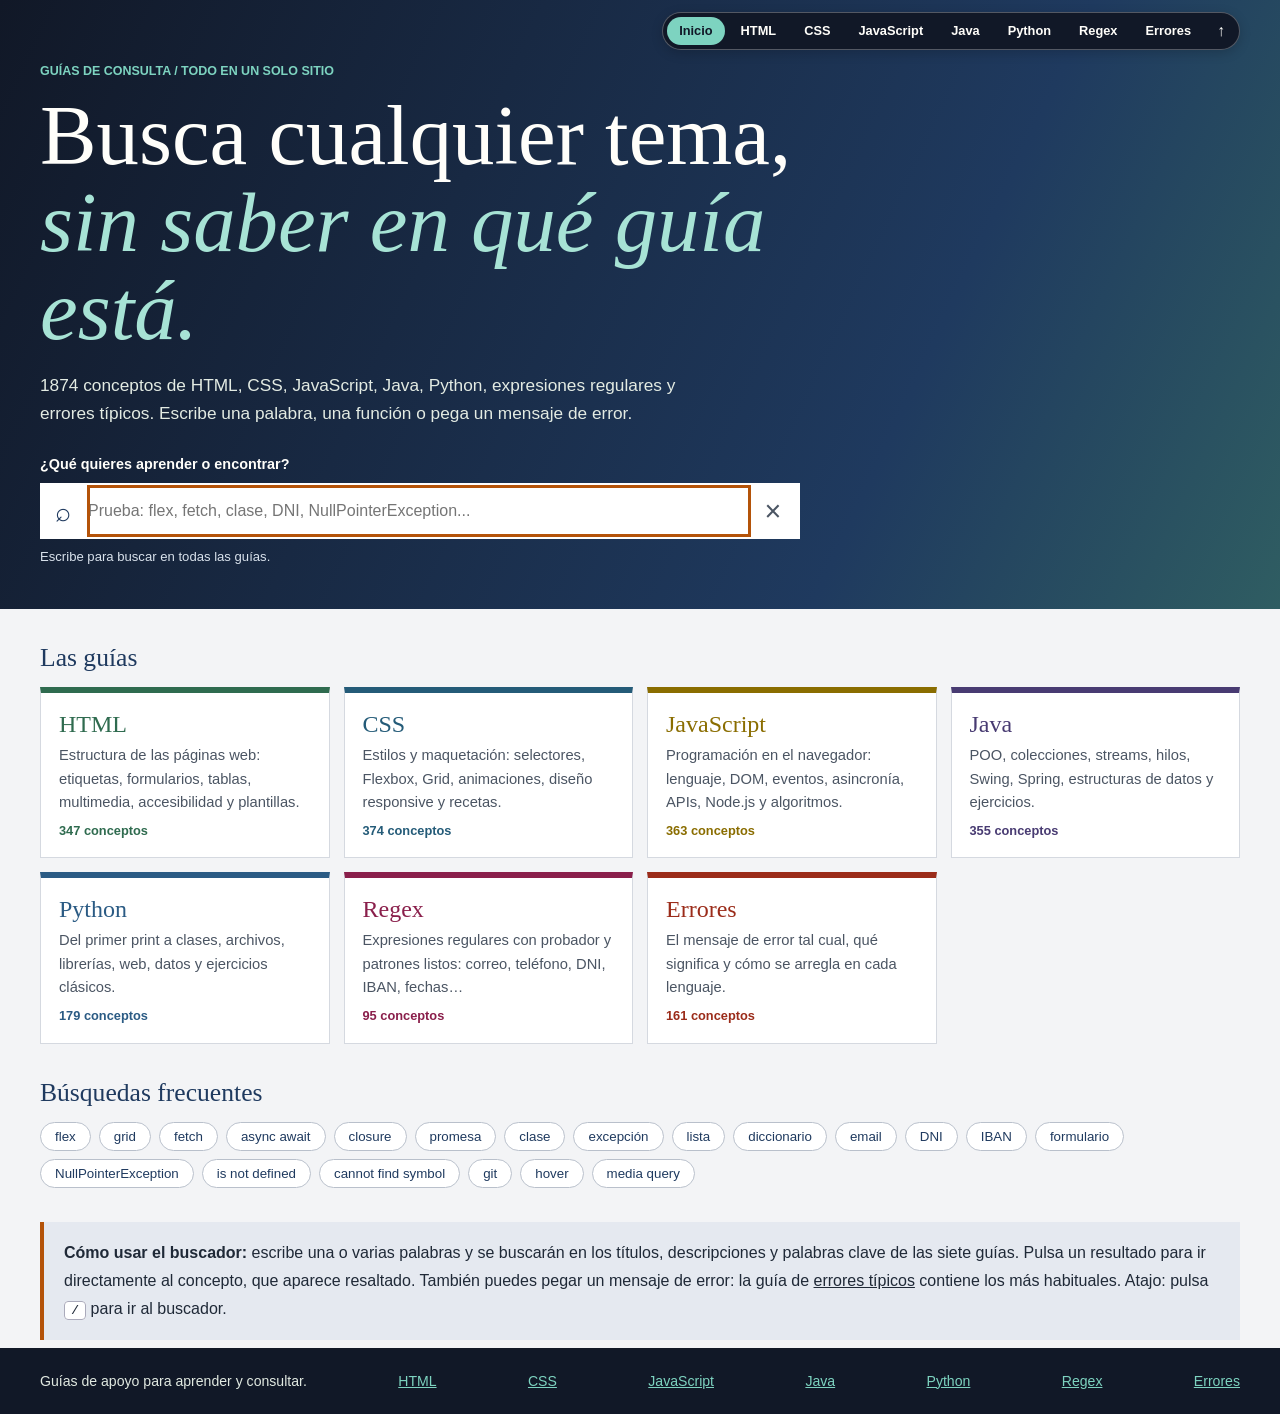
==== commit 7af397e3: "Arreglado el index, navegador funcionando y readme actualizado" ====
--- a/index.html
+++ b/index.html
@@ -1,2517 +1,269 @@
 <!DOCTYPE html>
 <html lang="es">
 
-<!-- 
-Guía de HTML para principiantes.
- Contiene elementos y atributos HTML explicados con ejemplos.
- Se puede buscar por etiqueta, atributo o concepto.
- Autor: apesfer
- Fecha: 20/10/2026
+<!--
+Página de inicio de las guías.
+Reúne HTML, CSS, JavaScript, Java, Python, expresiones regulares y errores típicos, con un buscador común.
+Autor: apesfer
 -->
 
 <head>
 	<meta charset="UTF-8">
 	<meta name="viewport" content="width=device-width, initial-scale=1.0">
-	<meta name="description"
-		content="Guía amplia, clara y buscable de HTML: elementos, atributos, formularios, medios, accesibilidad y plantillas.">
-	<title>Guía fácil de HTML</title>
-	<link rel="stylesheet" href="src/index.css">
+	<meta name="description" content="Guías de consulta de HTML, CSS, JavaScript, Java, Python, expresiones regulares y errores típicos con un buscador común.">
+	<title>Guías de programación · Inicio</title>
+	<link rel="stylesheet" href="src/css.css">
+	<link rel="stylesheet" href="src/inicio.css">
+	<link rel="stylesheet" href="src/comun.css">
 </head>
 
-<body id="inicio" class="guia-html">
+<body id="inicio" class="guia-css guia-inicio">
 	<header class="guia-portada">
 		<nav class="mini-nav-guias" aria-label="Cambiar entre guías">
-			<a href="index.html" aria-current="page">HTML</a>
+			<a href="index.html" aria-current="page">Inicio</a>
+			<a href="html.html">HTML</a>
 			<a href="css.html">CSS</a>
+			<a href="js.html">JavaScript</a>
 			<a href="java.html">Java</a>
-			<a href="js.html">JavaScript</a>
+			<a href="python.html">Python</a>
+			<a href="regex.html">Regex</a>
+			<a href="errores.html">Errores</a>
 			<a class="subir-inicio" href="#inicio" aria-label="Volver al principio" title="Volver al principio">↑</a>
 		</nav>
-		<p class="guia-etiqueta">Guía de consulta / HTML para principiantes</p>
-		<h1>HTML, explicado <em>paso a paso.</em></h1>
-		<p class="guia-bajada">Aprende qué elementos existen, para qué sirven y cómo usarlos. Busca por etiqueta,
-			atributo o lo que quieres construir.</p>
+		<p class="guia-etiqueta">Guías de consulta / Todo en un solo sitio</p>
+		<h1>Busca cualquier tema, <em>sin saber en qué guía está.</em></h1>
+		<p class="guia-bajada">1874 conceptos de HTML, CSS, JavaScript, Java, Python, expresiones regulares y errores típicos. Escribe una palabra, una función o pega un mensaje de error.</p>
 		<form class="buscador-css" role="search" onsubmit="return false">
-			<label for="buscar-html">¿Qué quieres crear o encontrar?</label>
+			<label for="buscar">¿Qué quieres aprender o encontrar?</label>
 			<div class="campo-busqueda">
 				<span aria-hidden="true">⌕</span>
-				<input id="buscar-html" type="search" placeholder="Prueba: enlace, formulario, imagen, tabla..."
-					autocomplete="off">
-				<button id="limpiar-html" type="button" aria-label="Limpiar búsqueda"
-					title="Limpiar búsqueda">×</button>
-			</div>
-			<p id="resultado-html" aria-live="polite">Cargando conceptos...</p>
+				<input id="buscar" type="search" placeholder="Prueba: flex, fetch, clase, DNI, NullPointerException..." autocomplete="off" autofocus>
+				<button id="limpiar" type="button" aria-label="Limpiar búsqueda" title="Limpiar búsqueda">×</button>
+			</div>
+			<p id="resultado-inicio" aria-live="polite">Escribe para buscar en todas las guías.</p>
 		</form>
 	</header>
 
 	<main class="guia-contenido">
-		<nav class="atajos-css" aria-label="Categorías de HTML">
-			<a href="#fundamentos">Estructura</a>
-			<a href="#texto">Texto</a>
-			<a href="#listas">Listas</a>
-			<a href="#enlaces">Enlaces e imágenes</a>
-			<a href="#tablas">Tablas</a>
-			<a href="#formularios">Formularios</a>
-			<a href="#semantica">Estructura semántica</a>
-			<a href="#multimedia">Multimedia</a>
-			<a href="#interactivos">Elementos interactivos</a>
-			<a href="#accesibilidad">Accesibilidad</a>
-			<a href="#atributos">Atributos y caracteres</a>
-			<a href="#integracion">CSS, JavaScript y validación</a>
-      <a href="#plantillas">Plantillas</a>
-		</nav>
-
-		<aside class="nota-css"><strong>La idea básica:</strong> HTML describe el contenido y su significado; CSS
-			controla su aspecto y JavaScript puede añadir comportamiento. Un elemento suele tener etiqueta de apertura,
-			contenido y etiqueta de cierre: <code>&lt;p&gt;Hola&lt;/p&gt;</code>. Los atributos añaden información:
-			<code>&lt;a href="..."&gt;</code>. Escribe las etiquetas en minúsculas, anídalas correctamente y usa la
-			etiqueta adecuada para cada contenido.
-		</aside>
-
-		<section class="categoria-css" id="fundamentos" data-categoria>
-			<div class="cabecera-categoria"><span>01</span>
-				<div>
-					<p>El documento y sus partes</p>
-					<h2>Estructura básica</h2>
-				</div>
-			</div>
-			<div class="rejilla-conceptos">
-				<article class="concepto-css" data-palabras="documento completo html doctype raíz">
-					<h3>Documento HTML mínimo</h3>
-					<p><code>&lt;!doctype html&gt;</code> declara HTML moderno; <code>html</code> contiene todo;
-						<code>head</code> guarda información del documento y <code>body</code> el contenido visible. La
-						indentación ayuda a leer, aunque no cambia el resultado.
-					</p>
-					<pre><code>&lt;!doctype html&gt;
-&lt;html lang="es"&gt;
-&lt;head&gt;&lt;meta charset="utf-8"&gt;&lt;title&gt;Mi página&lt;/title&gt;&lt;/head&gt;
-&lt;body&gt;&lt;h1&gt;Hola&lt;/h1&gt;&lt;/body&gt;
-&lt;/html&gt;</code></pre>
-					<p class="propiedad">Partes: <code>doctype</code>, <code>html</code>, <code>head</code>,
-						<code>body</code>
-					</p>
-				</article>
-				<article class="concepto-css" data-palabras="doctype tipo documento estándar">
-					<h3>Declaración doctype</h3>
-					<p>Debe estar al principio del archivo. Le indica al navegador que interprete el documento con los
-						estándares modernos; no es una etiqueta HTML normal ni se cierra.</p>
-					<pre><code>&lt;!doctype html&gt;</code></pre>
-					<p class="propiedad">Declaración requerida para páginas HTML actuales.</p>
-				</article>
-				<article class="concepto-css" data-palabras="html lang idioma atributo raíz">
-					<h3>Elemento raíz e idioma</h3>
-					<p><code>lang</code> declara el idioma principal de la página. Ayuda a lectores de pantalla,
-						correctores y buscadores. Usa códigos como <code>es</code>, <code>en</code> o <code>gl</code>;
-						si una parte cambia de idioma, puede llevar su propio <code>lang</code>.</p>
-					<pre><code>&lt;html lang="es"&gt;
-  ...
-&lt;/html&gt;</code></pre>
-					<p class="propiedad">Elemento: <code>&lt;html&gt;</code>; atributo recomendado: <code>lang</code>
-					</p>
-				</article>
-				<article class="concepto-css" data-palabras="head metadatos título descripción hoja estilo">
-					<h3>Cabecera técnica: head</h3>
-					<p><code>&lt;head&gt;</code> contiene datos sobre la página: título, codificación, descripción,
-						enlaces a CSS e iconos. Normalmente no contiene el texto principal que se muestra dentro del
-						documento.</p>
-					<pre><code>&lt;head&gt;
-  &lt;meta charset="utf-8"&gt;
-  &lt;title&gt;Mi página&lt;/title&gt;
-&lt;/head&gt;</code></pre>
-					<p class="propiedad">Elemento: <code>&lt;head&gt;</code></p>
-				</article>
-				<article class="concepto-css" data-palabras="body cuerpo contenido visible página">
-					<h3>Contenido de la página: body</h3>
-					<p>Dentro de <code>&lt;body&gt;</code> va el contenido que forma la página: encabezados, texto,
-						imágenes, formularios y demás elementos visibles o interactivos.</p>
-					<pre><code>&lt;body&gt;
-  &lt;h1&gt;Bienvenida&lt;/h1&gt;
-  &lt;p&gt;Este es el contenido.&lt;/p&gt;
-&lt;/body&gt;</code></pre>
-					<p class="propiedad">Elemento: <code>&lt;body&gt;</code></p>
-				</article>
-				<article class="concepto-css" data-palabras="codificación caracteres utf 8 tildes ñ">
-					<h3>Codificación de caracteres</h3>
-					<p>Indica cómo interpretar letras y símbolos. <code>utf-8</code> permite representar la mayoría de
-						escrituras y evita problemas con tildes, eñes y símbolos. Es mejor ponerlo al comienzo de
-						<code>head</code>.
-					</p>
-					<pre><code>&lt;meta charset="utf-8"&gt;</code></pre>
-					<p class="propiedad">Elemento vacío: <code>&lt;meta&gt;</code>; atributo: <code>charset</code></p>
-				</article>
-				<article class="concepto-css" data-palabras="título pestaña documento title navegador">
-					<h3>Título de la pestaña</h3>
-					<p><code>&lt;title&gt;</code> define el título de la pestaña, el nombre usado en marcadores y parte
-						del resultado de búsqueda. Debe ser breve y describir esta página, no solo el sitio.</p>
-					<pre><code>&lt;title&gt;Recetas de temporada | Mi cocina&lt;/title&gt;</code></pre>
-					<p class="propiedad">Elemento: <code>&lt;title&gt;</code>, dentro de <code>&lt;head&gt;</code></p>
-				</article>
-				<article class="concepto-css" data-palabras="meta viewport móvil responsive pantalla">
-					<h3>Adaptación de la ventana móvil</h3>
-					<p>Esta etiqueta hace que el ancho de diseño coincida con el ancho del dispositivo móvil. Sin ella,
-						el navegador puede presentar una versión reducida de una página pensada para escritorio.</p>
-					<pre><code>&lt;meta name="viewport" content="width=device-width, initial-scale=1"&gt;</code></pre>
-					<p class="propiedad">Elemento: <code>&lt;meta&gt;</code></p>
-				</article>
-				<article class="concepto-css" data-palabras="meta description descripción buscador resumen página">
-					<h3>Descripción de la página</h3>
-					<p>Una descripción breve resume el contenido y puede mostrarse en resultados de búsqueda. No
-						sustituye al título ni garantiza que el buscador use exactamente ese texto.</p>
-					<pre><code>&lt;meta name="description" content="Guía de rutas por Galicia"&gt;</code></pre>
-					<p class="propiedad">Elemento: <code>&lt;meta&gt;</code>, atributo <code>name="description"</code>
-					</p>
-				</article>
-				<article class="concepto-css" data-palabras="anidar etiquetas cerrar autocierre vacío estructura">
-					<h3>Anidar y cerrar etiquetas</h3>
-					<p>Los elementos deben cerrarse en orden inverso al que se abrieron. Los elementos vacíos, como
-						<code>img</code> y <code>br</code>, no envuelven contenido ni llevan etiqueta de cierre.
-					</p>
-					<pre><code>&lt;p&gt;Texto &lt;strong&gt;importante&lt;/strong&gt;.&lt;/p&gt;
-&lt;img src="foto.jpg" alt="Paisaje"&gt;</code></pre>
-					<p class="propiedad">No cruces etiquetas: abre, cierra y anida cada elemento correctamente.</p>
-				</article>
-				<article class="concepto-css" data-palabras="etiqueta apertura cierre nombre elemento sintaxis">
-					<h3>Cómo leer una etiqueta</h3>
-					<p>Una etiqueta de apertura va entre signos menor y mayor. El nombre, como <code>p</code>, dice qué
-						elemento es. La etiqueta de cierre lleva una barra, y entre ambas va el contenido.</p>
-					<pre><code>&lt;p&gt;Este es el contenido.&lt;/p&gt;</code></pre>
-					<p class="propiedad">Apertura: <code>&lt;p&gt;</code>; cierre: <code>&lt;/p&gt;</code></p>
-				</article>
-				<article class="concepto-css" data-palabras="atributo nombre valor comillas etiqueta id class src href">
-					<h3>Atributos: nombre y valor</h3>
-					<p>Los atributos se escriben dentro de la etiqueta de apertura. El nombre indica qué información se
-						da
-						y el valor suele ir entre comillas. Escribe las etiquetas en minúsculas para facilitar la
-						lectura.</p>
-					<pre><code>&lt;a href="contacto.html" class="enlace"&gt;
-  Contacto
-&lt;/a&gt;</code></pre>
-					<p class="propiedad">Atributos: <code>href</code> y <code>class</code></p>
-				</article>
-				<article class="concepto-css"
-					data-palabras="booleano atributo sin valor disabled checked required selected open">
-					<h3>Atributos booleanos</h3>
-					<p>Un atributo booleano se activa por estar presente: no hace falta escribir <code>true</code> o
-						<code>false</code>. Para desactivarlo, quítalo. Si un botón contiene <code>disabled</code>,
-						queda
-						deshabilitado.
-					</p>
-					<pre><code>&lt;input type="checkbox" checked&gt;
-&lt;button disabled&gt;No disponible&lt;/button&gt;</code></pre>
-					<p class="propiedad">Ejemplos: <code>checked</code>, <code>required</code>, <code>selected</code>,
-						<code>open</code>
-					</p>
-				</article>
-				<article class="concepto-css" data-palabras="metadatos robots indexar buscadores noindex follow">
-					<h3>Instrucciones para buscadores: robots</h3>
-					<p>Este metadato puede sugerir si un buscador debe incluir la página en resultados y seguir sus
-						enlaces. No es un control de seguridad ni garantiza que todos los buscadores lo respeten.</p>
-					<pre><code>&lt;meta name="robots" content="index, follow"&gt;</code></pre>
-					<p class="propiedad">Elemento: <code>meta</code>; contenido frecuente: <code>noindex</code>,
-						<code>nofollow</code>
-					</p>
-				</article>
-				<article class="concepto-css" data-palabras="color pestaña navegador theme color móvil">
-					<h3>Color de la interfaz del navegador</h3>
-					<p><code>theme-color</code> sugiere un color para elementos de la interfaz del navegador en algunos
-						dispositivos, como la barra superior móvil.</p>
-					<pre><code>&lt;meta name="theme-color" content="#245b49"&gt;</code></pre>
-					<p class="propiedad">Metadato opcional dentro de <code>head</code>.</p>
-				</article>
-				<article class="concepto-css" data-palabras="canonical link rel url principal duplicado seo buscadores">
-					<h3>Enlace canónico</h3>
-					<p><code>rel="canonical"</code> indica a los buscadores cuál es la dirección principal de una
-					página cuando el mismo contenido puede abrirse desde varias URLs.</p>
-					<pre><code>&lt;link rel="canonical" href="https://ejemplo.test/guia/html"&gt;</code></pre>
-					<p class="propiedad">Elemento: <code>link</code>; relación: <code>canonical</code></p>
-				</article>
-				<article class="concepto-css" data-palabras="manifest webmanifest pwa instalar aplicación icono nombre link rel">
-					<h3>Manifiesto de aplicación web</h3>
-					<p>Un archivo de manifiesto (JSON) describe el nombre, los iconos y los colores de una web que
-					puede instalarse como aplicación. Se enlaza desde <code>head</code>.</p>
-					<pre><code>&lt;link rel="manifest" href="manifest.webmanifest"&gt;</code></pre>
-					<p class="propiedad">Elemento: <code>link</code>; relación: <code>manifest</code></p>
-				</article>
-				<article class="concepto-css" data-palabras="color-scheme meta claro oscuro modo oscuro navegador formulario">
-					<h3>Esquema de color admitido</h3>
-					<p>El metadato <code>color-scheme</code> avisa al navegador de que la página admite modo claro
-					y oscuro, de modo que los controles y el fondo por defecto se adapten.</p>
-					<pre><code>&lt;meta name="color-scheme" content="light dark"&gt;</code></pre>
-					<p class="propiedad">Elemento: <code>meta</code>; nombre: <code>color-scheme</code></p>
-				</article>
-				<article class="concepto-css" data-palabras="head orden meta charset title viewport link script recomendado">
-					<h3>Orden recomendado en head</h3>
-					<p>Pon primero <code>charset</code> (dentro de los primeros 1024 bytes), después
-					<code>viewport</code>, el título y las hojas de estilo. Los scripts, mejor con
-					<code>defer</code> o al final, para no bloquear la carga.</p>
-					<pre><code>&lt;head&gt;
-  &lt;meta charset="utf-8"&gt;
-  &lt;meta name="viewport" content="width=device-width, initial-scale=1"&gt;
-  &lt;title&gt;Mi página&lt;/title&gt;
-  &lt;meta name="description" content="Resumen breve"&gt;
-  &lt;link rel="stylesheet" href="estilos.css"&gt;
-  &lt;script src="app.js" defer&gt;&lt;/script&gt;
-&lt;/head&gt;</code></pre>
-					<p class="propiedad">Un orden coherente facilita el mantenimiento y evita errores de codificación.</p>
-				</article>
-			</div>
+		<section id="zona-busqueda" aria-labelledby="titulo-resultados" hidden>
+			<h2 id="titulo-resultados" class="titulo-seccion">Resultados</h2>
+			<div class="filtros" role="group" aria-label="Filtrar por guía">
+				<button type="button" class="filtro" data-g="" aria-pressed="true">Todas</button>
+				<button type="button" class="filtro" data-g="0" aria-pressed="false">HTML</button>
+				<button type="button" class="filtro" data-g="1" aria-pressed="false">CSS</button>
+				<button type="button" class="filtro" data-g="2" aria-pressed="false">JavaScript</button>
+				<button type="button" class="filtro" data-g="3" aria-pressed="false">Java</button>
+				<button type="button" class="filtro" data-g="4" aria-pressed="false">Python</button>
+				<button type="button" class="filtro" data-g="5" aria-pressed="false">Regex</button>
+				<button type="button" class="filtro" data-g="6" aria-pressed="false">Errores</button>
+			</div>
+			<ol id="lista-resultados" class="resultados"></ol>
+			<p><button id="mas" type="button" class="boton-mas" hidden>Mostrar más resultados</button></p>
+			<p id="sin-resultados" class="vacio" hidden>No hay resultados. Prueba con otra palabra o con menos palabras.</p>
 		</section>
 
-		<section class="categoria-css" id="texto" data-categoria>
-			<div class="cabecera-categoria"><span>02</span>
-				<div>
-					<p>Títulos, párrafos y significado</p>
-					<h2>Texto y contenido</h2>
-				</div>
-			</div>
-			<div class="rejilla-conceptos">
-				<article class="concepto-css" data-palabras="encabezado título h1 h2 h3 h4 h5 h6 jerarquía">
-					<h3>Encabezados: h1 a h6</h3>
-					<p>Representan títulos y niveles de sección: <code>h1</code> es el nivel principal; <code>h2</code>
-						abre una sección y <code>h3</code> puede organizar una subsección. Elige por jerarquía, no por
-						el tamaño visual: CSS cambia su aspecto.</p>
-					<pre><code>&lt;h1&gt;Viajes&lt;/h1&gt;
-&lt;h2&gt;Rutas de montaña&lt;/h2&gt;
-&lt;h3&gt;Ruta del río&lt;/h3&gt;</code></pre>
-					<p class="propiedad">Elementos: <code>&lt;h1&gt;</code> … <code>&lt;h6&gt;</code></p>
-				</article>
-				<article class="concepto-css" data-palabras="p párrafo bloque texto">
-					<h3>Párrafo</h3>
-					<p><code>&lt;p&gt;</code> representa un párrafo. El navegador separa los párrafos visualmente; no
-						uses muchos espacios ni saltos <code>br</code> para fingir una estructura de párrafos.</p>
-					<pre><code>&lt;p&gt;Un párrafo completo de texto.&lt;/p&gt;</code></pre>
-					<p class="propiedad">Elemento: <code>&lt;p&gt;</code></p>
-				</article>
-				<article class="concepto-css" data-palabras="strong importancia semántica negrita">
-					<h3>Importancia: strong</h3>
-					<p><code>&lt;strong&gt;</code> marca contenido de gran importancia, seriedad o urgencia. Los
-						navegadores suelen mostrarlo en negrita, pero su sentido no es simplemente «poner letras
-						gruesas».</p>
-					<pre><code>&lt;p&gt;&lt;strong&gt;Aviso importante:&lt;/strong&gt; cierra la puerta.&lt;/p&gt;</code></pre>
-					<p class="propiedad">Elemento semántico: <code>&lt;strong&gt;</code></p>
-				</article>
-				<article class="concepto-css" data-palabras="em énfasis énfasis hablado cursiva">
-					<h3>Énfasis: em</h3>
-					<p><code>&lt;em&gt;</code> marca énfasis que puede cambiar el sentido de una frase; se puede anidar
-						para aumentar el énfasis. Normalmente se presenta en cursiva.</p>
-					<pre><code>&lt;p&gt;Yo &lt;em&gt;nunca&lt;/em&gt; dije eso.&lt;/p&gt;</code></pre>
-					<p class="propiedad">Elemento semántico: <code>&lt;em&gt;</code></p>
-				</article>
-				<article class="concepto-css" data-palabras="b i bold italic presentación sin significado">
-					<h3>Negrita y cursiva sin énfasis semántico</h3>
-					<p><code>&lt;b&gt;</code> llama la atención sin añadir importancia; <code>&lt;i&gt;</code> marca una
-						voz, término o expresión distinta. Para importancia usa <code>strong</code>; para énfasis usa
-						<code>em</code>. Si solo quieres cambiar aspecto, usa CSS.
-					</p>
-					<pre><code>&lt;p&gt;La palabra &lt;i&gt;in situ&lt;/i&gt; es latina.&lt;/p&gt;</code></pre>
-					<p class="propiedad">Elementos: <code>&lt;b&gt;</code>, <code>&lt;i&gt;</code></p>
-				</article>
-				<article class="concepto-css" data-palabras="salto línea br nueva línea dirección">
-					<h3>Salto de línea: br</h3>
-					<p><code>&lt;br&gt;</code> introduce un salto de línea que forma parte del contenido, como en una
-						dirección o un poema. No lo uses para crear espacio entre bloques; para eso se usan párrafos o
-						CSS.</p>
-					<pre><code>&lt;p&gt;Calle Mayor, 12&lt;br&gt;Santiago&lt;/p&gt;</code></pre>
-					<p class="propiedad">Elemento vacío: <code>&lt;br&gt;</code></p>
-				</article>
-				<article class="concepto-css" data-palabras="separador horizontal hr cambio temático">
-					<h3>Cambio temático: hr</h3>
-					<p><code>&lt;hr&gt;</code> representa un cambio de tema o separación entre secciones del contenido;
-						normalmente el navegador lo pinta como una línea horizontal.</p>
-					<pre><code>&lt;p&gt;Fin del capítulo uno.&lt;/p&gt;
-&lt;hr&gt;
-&lt;p&gt;Comienza otro tema.&lt;/p&gt;</code></pre>
-					<p class="propiedad">Elemento vacío: <code>&lt;hr&gt;</code></p>
-				</article>
-				<article class="concepto-css" data-palabras="blockquote cita larga cita bloque fuente cite">
-					<h3>Cita larga: blockquote</h3>
-					<p><code>&lt;blockquote&gt;</code> contiene una cita extensa que forma un bloque. <code>cite</code>
-						puede indicar la URL de la fuente, aunque no suele mostrarse como texto; incluye una atribución
-						legible si hace falta.</p>
-					<pre><code>&lt;blockquote cite="https://ejemplo.test/fuente"&gt;
-  &lt;p&gt;Una cita extensa.&lt;/p&gt;
-&lt;/blockquote&gt;</code></pre>
-					<p class="propiedad">Elemento: <code>&lt;blockquote&gt;</code>; atributo: <code>cite</code></p>
-				</article>
-				<article class="concepto-css" data-palabras="q cita corta comillas inline cite">
-					<h3>Cita breve: q</h3>
-					<p><code>&lt;q&gt;</code> marca una cita corta dentro de una frase; el navegador suele añadir
-						comillas según el idioma. Para textos citados largos, usa <code>blockquote</code>.</p>
-					<pre><code>&lt;p&gt;Ella dijo: &lt;q&gt;Volveré pronto&lt;/q&gt;.&lt;/p&gt;</code></pre>
-					<p class="propiedad">Elemento: <code>&lt;q&gt;</code></p>
-				</article>
-				<article class="concepto-css" data-palabras="abbr abreviatura sigla título title significado">
-					<h3>Abreviaturas: abbr</h3>
-					<p><code>&lt;abbr&gt;</code> representa una abreviatura. El atributo <code>title</code> puede
-						explicar su forma completa; no dependas solo del tooltip para información imprescindible.</p>
-					<pre><code>&lt;abbr title="HyperText Markup Language"&gt;HTML&lt;/abbr&gt;</code></pre>
-					<p class="propiedad">Elemento: <code>&lt;abbr&gt;</code></p>
-				</article>
-				<article class="concepto-css" data-palabras="fecha hora time datetime máquina">
-					<h3>Fechas y horas: time</h3>
-					<p><code>&lt;time&gt;</code> marca una fecha u hora legible por personas; <code>datetime</code>
-						aporta una versión normalizada para máquinas. Puede contener una fecha, una hora o una duración.
-					</p>
-					<pre><code>&lt;time datetime="2026-10-20"&gt;20 de octubre&lt;/time&gt;</code></pre>
-					<p class="propiedad">Elemento: <code>&lt;time&gt;</code></p>
-				</article>
-				<article class="concepto-css" data-palabras="mark resaltado búsqueda texto">
-					<h3>Texto relevante: mark</h3>
-					<p><code>&lt;mark&gt;</code> resalta texto relevante en su contexto, por ejemplo una coincidencia de
-						búsqueda. No equivale a marcar importancia duradera con <code>strong</code>.</p>
-					<pre><code>&lt;p&gt;Busca la palabra &lt;mark&gt;HTML&lt;/mark&gt;.&lt;/p&gt;</code></pre>
-					<p class="propiedad">Elemento: <code>&lt;mark&gt;</code></p>
-				</article>
-				<article class="concepto-css" data-palabras="small letra pequeña nota legal">
-					<h3>Texto secundario: small</h3>
-					<p><code>&lt;small&gt;</code> representa comentarios secundarios, letra pequeña o notas legales. El
-						tamaño visual puede modificarse con CSS.</p>
-					<pre><code>&lt;p&gt;Precio: 10 € &lt;small&gt;Impuestos incluidos&lt;/small&gt;&lt;/p&gt;</code></pre>
-					<p class="propiedad">Elemento: <code>&lt;small&gt;</code></p>
-				</article>
-				<article class="concepto-css" data-palabras="del ins eliminado insertado cambio texto datetime cite">
-					<h3>Cambios en un documento</h3>
-					<p><code>&lt;del&gt;</code> marca texto eliminado y <code>&lt;ins&gt;</code> texto añadido. Pueden
-						incluir <code>datetime</code> para el momento del cambio y <code>cite</code> para su
-						explicación.</p>
-					<pre><code>&lt;p&gt;Precio: &lt;del&gt;20 €&lt;/del&gt; &lt;ins&gt;15 €&lt;/ins&gt;&lt;/p&gt;</code></pre>
-					<p class="propiedad">Elementos: <code>&lt;del&gt;</code>, <code>&lt;ins&gt;</code></p>
-				</article>
-				<article class="concepto-css" data-palabras="sub subíndice super superíndice fórmula nota">
-					<h3>Subíndices y superíndices</h3>
-					<p><code>&lt;sub&gt;</code> desplaza texto como subíndice y <code>&lt;sup&gt;</code> como
-						superíndice; útiles en fórmulas, referencias o exponentes.</p>
-					<pre><code>H&lt;sub&gt;2&lt;/sub&gt;O y x&lt;sup&gt;2&lt;/sup&gt;</code></pre>
-					<p class="propiedad">Elementos: <code>&lt;sub&gt;</code>, <code>&lt;sup&gt;</code></p>
-				</article>
-				<article class="concepto-css" data-palabras="código code pre kbd samp var programación">
-					<h3>Código y texto de ordenador</h3>
-					<p><code>&lt;code&gt;</code> marca código breve; <code>&lt;pre&gt;</code> conserva espacios y
-						saltos; <code>&lt;kbd&gt;</code> indica entrada del teclado; <code>&lt;samp&gt;</code>, salida
-						de un programa; <code>&lt;var&gt;</code>, una variable.</p>
-					<pre><code>&lt;pre&gt;&lt;code&gt;console.log("Hola");&lt;/code&gt;&lt;/pre&gt;
-Presiona &lt;kbd&gt;Ctrl&lt;/kbd&gt; + &lt;kbd&gt;S&lt;/kbd&gt;.</code></pre>
-					<p class="propiedad">Elementos: <code>code</code>, <code>pre</code>, <code>kbd</code>,
-						<code>samp</code>, <code>var</code>
-					</p>
-				</article>
-				<article class="concepto-css" data-palabras="wbr oportunidad salto palabra URL línea">
-					<h3>Punto posible de salto: wbr</h3>
-					<p><code>&lt;wbr&gt;</code> indica dónde el navegador puede partir una palabra larga si no cabe. No
-						fuerza un salto como <code>br</code>.</p>
-					<pre><code>&lt;p&gt;una-palabra-muy-larga&lt;wbr&gt;-que-puede-partirse&lt;/p&gt;</code></pre>
-					<p class="propiedad">Elemento vacío: <code>&lt;wbr&gt;</code></p>
-				</article>
-				<article class="concepto-css" data-palabras="pre preformateado espacios saltos línea código bloque ascii">
-					<h3>Texto preformateado: pre</h3>
-					<p><code>pre</code> conserva los espacios y los saltos de línea tal como están escritos y suele
-					mostrarse con letra monoespaciada. Para código, anida un <code>code</code> dentro.</p>
-					<pre><code>&lt;pre&gt;&lt;code&gt;function saludar() {
-  return "Hola";
-}&lt;/code&gt;&lt;/pre&gt;</code></pre>
-					<p class="propiedad">Elemento: <code>pre</code>; combina bien con <code>code</code></p>
-				</article>
-				<article class="concepto-css" data-palabras="dfn definición término definir primera aparición glosario">
-					<h3>Definir un término: dfn</h3>
-					<p><code>dfn</code> marca el término que se define en ese momento, normalmente la primera vez
-					que aparece en el texto.</p>
-					<pre><code>&lt;p&gt;Un &lt;dfn&gt;hipervínculo&lt;/dfn&gt; es un enlace
-que conecta dos recursos.&lt;/p&gt;</code></pre>
-					<p class="propiedad">Elemento: <code>dfn</code>; puede acompañarse de <code>abbr</code></p>
-				</article>
-				<article class="concepto-css" data-palabras="cite obra título libro película referencia fuente cita">
-					<h3>Título de una obra: cite</h3>
-					<p><code>cite</code> marca el título de una obra (libro, película, artículo). No se usa para el
-					nombre de una persona.</p>
-					<pre><code>&lt;p&gt;Mi lectura favorita es &lt;cite&gt;Don Quijote de la Mancha&lt;/cite&gt;.&lt;/p&gt;</code></pre>
-					<p class="propiedad">Elemento: <code>cite</code>; en <code>blockquote</code> el atributo <code>cite</code> guarda una URL.</p>
-				</article>
-				<article class="concepto-css" data-palabras="ruby rt rp pronunciación furigana pinyin anotación caracteres">
-					<h3>Anotaciones de pronunciación: ruby</h3>
-					<p><code>ruby</code> muestra una pequeña anotación sobre un texto, habitual para indicar la
-					pronunciación en japonés o chino. <code>rt</code> contiene la anotación y <code>rp</code> el
-					respaldo para navegadores sin soporte.</p>
-					<pre><code>&lt;ruby&gt;漢&lt;rp&gt;(&lt;/rp&gt;&lt;rt&gt;kan&lt;/rt&gt;&lt;rp&gt;)&lt;/rp&gt;&lt;/ruby&gt;</code></pre>
-					<p class="propiedad">Elementos: <code>ruby</code>, <code>rt</code>, <code>rp</code></p>
-				</article>
-				<article class="concepto-css" data-palabras="bdi bdo bidireccional árabe hebreo dirección texto usuario nombre">
-					<h3>Dirección del texto aislada: bdi y bdo</h3>
-					<p><code>bdi</code> aísla un fragmento cuyo sentido de escritura se desconoce (por ejemplo, un
-					nombre escrito por el usuario). <code>bdo</code> fuerza una dirección concreta.</p>
-					<pre><code>&lt;p&gt;Usuario: &lt;bdi&gt;إيان&lt;/bdi&gt; ha comentado.&lt;/p&gt;
-&lt;p&gt;&lt;bdo dir="rtl"&gt;Texto al revés&lt;/bdo&gt;&lt;/p&gt;</code></pre>
-					<p class="propiedad">Elementos: <code>bdi</code>, <code>bdo</code>; atributo: <code>dir</code></p>
-				</article>
-				<article class="concepto-css" data-palabras="data value valor máquina código producto referencia">
-					<h3>Valor legible por máquinas: data</h3>
-					<p><code>data</code> asocia a un texto un valor que un programa puede leer, sin cambiar lo que
-					ve la persona. Para fechas y horas usa mejor <code>time</code>.</p>
-					<pre><code>&lt;p&gt;&lt;data value="8412"&gt;Café de la casa&lt;/data&gt;&lt;/p&gt;</code></pre>
-					<p class="propiedad">Elemento: <code>data</code>; atributo: <code>value</code></p>
-				</article>
-				<article class="concepto-css" data-palabras="s u tachado subrayado texto incorrecto precio anterior anotación">
-					<h3>Tachado y subrayado con significado: s y u</h3>
-					<p><code>s</code> marca contenido que ya no es correcto o relevante (como un precio anterior).
-					<code>u</code> marca texto con una anotación no textual, como una falta ortográfica
-					señalada. Para un simple efecto visual, usa CSS.</p>
-					<pre><code>&lt;p&gt;Precio: &lt;s&gt;30 €&lt;/s&gt; 24 €&lt;/p&gt;
-&lt;p&gt;Esto tiene una &lt;u&gt;falta&lt;/u&gt; marcada.&lt;/p&gt;</code></pre>
-					<p class="propiedad">Elementos: <code>s</code>, <code>u</code></p>
-				</article>
-			</div>
-		</section>
-
-		<section class="categoria-css" id="listas" data-categoria>
-			<div class="cabecera-categoria"><span>03</span>
-				<div>
-					<p>Agrupar elementos y pasos</p>
-					<h2>Listas y agrupaciones</h2>
-				</div>
-			</div>
-			<div class="rejilla-conceptos">
-				<article class="concepto-css" data-palabras="ul lista desordenada viñetas puntos">
-					<h3>Lista sin orden: ul</h3>
-					<p><code>&lt;ul&gt;</code> agrupa elementos en los que el orden no importa. Cada entrada debe ir
-						dentro de un <code>&lt;li&gt;</code>.</p>
-					<pre><code>&lt;ul&gt;
-  &lt;li&gt;Pan&lt;/li&gt;
-  &lt;li&gt;Leche&lt;/li&gt;
-&lt;/ul&gt;</code></pre>
-					<p class="propiedad">Elementos: <code>&lt;ul&gt;</code> y <code>&lt;li&gt;</code></p>
-				</article>
-				<article class="concepto-css"
-					data-palabras="ol lista ordenada pasos numeración número start reversed type">
-					<h3>Lista ordenada: ol</h3>
-					<p><code>&lt;ol&gt;</code> agrupa pasos o elementos cuyo orden importa. <code>start</code> cambia el
-						número inicial, <code>reversed</code> invierte el conteo y <code>type</code> el estilo de
-						numeración.</p>
-					<pre><code>&lt;ol start="3"&gt;
-  &lt;li&gt;Preparar&lt;/li&gt;
-  &lt;li&gt;Servir&lt;/li&gt;
-&lt;/ol&gt;</code></pre>
-					<p class="propiedad">Elementos y atributos: <code>ol</code>, <code>li</code>, <code>start</code>,
-						<code>reversed</code>, <code>type</code>
-					</p>
-				</article>
-				<article class="concepto-css"
-					data-palabras="numeración romanos letras type lista ordered decimal alpha roman">
-					<h3>Elegir el tipo de numeración</h3>
-					<p>En <code>ol</code>, <code>type</code> puede usar <code>1</code> para números,
-						<code>A</code>/<code>a</code> para letras y <code>I</code>/<code>i</code> para números romanos.
-						El aspecto también se puede cambiar con CSS.
-					</p>
-					<pre><code>&lt;ol type="I"&gt;
-  &lt;li&gt;Primera parte&lt;/li&gt;
-  &lt;li&gt;Segunda parte&lt;/li&gt;
-&lt;/ol&gt;</code></pre>
-					<p class="propiedad">Atributo: <code>type</code> de <code>ol</code></p>
-				</article>
-				<article class="concepto-css" data-palabras="li elemento lista value">
-					<h3>Elemento de lista: li</h3>
-					<p><code>&lt;li&gt;</code> representa una entrada dentro de <code>ul</code>, <code>ol</code> o un
-						menú. En una lista ordenada se puede usar <code>value</code> para cambiar el número de una
-						entrada y las siguientes.</p>
-					<pre><code>&lt;ol&gt;
-  &lt;li&gt;Primero&lt;/li&gt;
-  &lt;li value="5"&gt;Quinto&lt;/li&gt;
-&lt;/ol&gt;</code></pre>
-					<p class="propiedad">Elemento: <code>&lt;li&gt;</code>; atributo opcional: <code>value</code></p>
-				</article>
-				<article class="concepto-css" data-palabras="dl lista definición descripción dt dd término">
-					<h3>Lista de términos y descripciones</h3>
-					<p><code>&lt;dl&gt;</code> contiene términos <code>&lt;dt&gt;</code> y sus descripciones
-						<code>&lt;dd&gt;</code>. Sirve para glosarios, metadatos o pares de nombre y valor.
-					</p>
-					<pre><code>&lt;dl&gt;
-  &lt;dt&gt;HTML&lt;/dt&gt;
-  &lt;dd&gt;Lenguaje para estructurar páginas.&lt;/dd&gt;
-&lt;/dl&gt;</code></pre>
-					<p class="propiedad">Elementos: <code>dl</code>, <code>dt</code>, <code>dd</code></p>
-				</article>
-				<article class="concepto-css" data-palabras="div contenedor genérico bloque agrupar sin significado">
-					<h3>Contenedor genérico de bloque: div</h3>
-					<p><code>&lt;div&gt;</code> agrupa contenido sin añadir significado especial. Úsalo cuando no haya
-						un elemento semántico más adecuado y necesites agrupar para CSS o JavaScript.</p>
-					<pre><code>&lt;div class="tarjeta"&gt;
-  &lt;h2&gt;Título&lt;/h2&gt;
-  &lt;p&gt;Descripción&lt;/p&gt;
-&lt;/div&gt;</code></pre>
-					<p class="propiedad">Elemento genérico de bloque: <code>&lt;div&gt;</code></p>
-				</article>
-				<article class="concepto-css" data-palabras="span contenedor en línea texto genérico">
-					<h3>Contenedor genérico en línea: span</h3>
-					<p><code>&lt;span&gt;</code> agrupa una parte del texto sin crear un bloque ni añadir significado.
-						Puede recibir una clase para aplicar CSS o localizarlo con JavaScript.</p>
-					<pre><code>&lt;p&gt;El estado es &lt;span class="activo"&gt;activo&lt;/span&gt;.&lt;/p&gt;</code></pre>
-					<p class="propiedad">Elemento genérico en línea: <code>&lt;span&gt;</code></p>
-				</article>
-				<article class="concepto-css" data-palabras="lista anidada lista dentro de sublista ul ol li">
-					<h3>Listas dentro de listas</h3>
-					<p>Para crear niveles, coloca la lista secundaria dentro del <code>li</code> al que pertenece. Así
-						queda claro qué subelementos dependen de cada elemento principal.</p>
-					<pre><code>&lt;ul&gt;
-  &lt;li&gt;Fruta
-    &lt;ul&gt;&lt;li&gt;Manzana&lt;/li&gt;&lt;/ul&gt;
-  &lt;/li&gt;
-&lt;/ul&gt;</code></pre>
-					<p class="propiedad">No pongas una lista secundaria suelta directamente entre elementos de la lista
-						principal.</p>
-				</article>
-				<article class="concepto-css" data-palabras="menu lista barra herramientas acciones li menú">
-					<h3>Menú de comandos: menu</h3>
-					<p><code>menu</code> es una lista sin orden pensada para conjuntos de acciones o barras de
-					herramientas. Funciona como <code>ul</code> y se lee como una lista.</p>
-					<pre><code>&lt;menu&gt;
-  &lt;li&gt;&lt;button type="button"&gt;Copiar&lt;/button&gt;&lt;/li&gt;
-  &lt;li&gt;&lt;button type="button"&gt;Pegar&lt;/button&gt;&lt;/li&gt;
-&lt;/menu&gt;</code></pre>
-					<p class="propiedad">Elemento: <code>menu</code></p>
-				</article>
-				<article class="concepto-css" data-palabras="lista navegación nav ul enlaces menú principal estructura">
-					<h3>Listas de navegación</h3>
-					<p>Un menú de enlaces suele ser una lista dentro de <code>nav</code>: así los lectores de
-					pantalla anuncian cuántos enlaces hay y es fácil de estilizar con CSS.</p>
-					<pre><code>&lt;nav aria-label="Principal"&gt;
-  &lt;ul&gt;
-    &lt;li&gt;&lt;a href="/"&gt;Inicio&lt;/a&gt;&lt;/li&gt;
-    &lt;li&gt;&lt;a href="/guias"&gt;Guías&lt;/a&gt;&lt;/li&gt;
-    &lt;li&gt;&lt;a href="/contacto"&gt;Contacto&lt;/a&gt;&lt;/li&gt;
-  &lt;/ul&gt;
-&lt;/nav&gt;</code></pre>
-					<p class="propiedad">Estructura: <code>nav</code> > <code>ul</code> > <code>li</code> > <code>a</code></p>
-				</article>
-			</div>
-		</section>
-
-		<section class="categoria-css" id="enlaces" data-categoria>
-			<div class="cabecera-categoria"><span>04</span>
-				<div>
-					<p>Navegar, descargar y mostrar imágenes</p>
-					<h2>Enlaces e imágenes</h2>
-				</div>
-			</div>
-			<div class="rejilla-conceptos">
-				<article class="concepto-css" data-palabras="a enlace link href dirección URL">
-					<h3>Enlace: a y href</h3>
-					<p><code>&lt;a&gt;</code> crea un enlace cuando tiene <code>href</code>. El texto debe explicar el
-						destino o la acción; evita «pincha aquí» sin contexto.</p>
-					<pre><code>&lt;a href="contacto.html"&gt;Contactar&lt;/a&gt;</code></pre>
-					<p class="propiedad">Elemento: <code>&lt;a&gt;</code>; destino: <code>href</code></p>
-				</article>
-				<article class="concepto-css"
-					data-palabras="enlace externo nueva pestaña target blank seguridad noopener noreferrer">
-					<h3>Enlaces externos y nueva pestaña</h3>
-					<p><code>target="_blank"</code> abre normalmente otra pestaña. Explica ese comportamiento a la
-						persona; los navegadores modernos aíslan la página nueva, y <code>rel="noopener"</code> puede
-						dejarse explícito. Usa <code>noreferrer</code> si tampoco quieres enviar la referencia de
-						origen.</p>
-					<pre><code>&lt;a href="https://ejemplo.test"
-   target="_blank" rel="noopener"&gt;Visitar sitio&lt;/a&gt;</code></pre>
-					<p class="propiedad">Atributos: <code>target</code>, <code>rel</code></p>
-				</article>
-				<article class="concepto-css" data-palabras="target destino blank self nueva pestaña ventana enlace">
-					<h3>Elegir dónde se abre: target</h3>
-					<p>Sin <code>target</code>, el enlace normalmente se abre en la pestaña actual. <code>_blank</code>
-						pide abrir otra pestaña; <code>_self</code> indica explícitamente la actual. Evita abrir
-						pestañas
-						nuevas sin necesidad y avisa cuando lo hagas.</p>
-					<pre><code>&lt;a href="https://ejemplo.test" target="_blank"
-  rel="noopener"&gt;Sitio externo&lt;/a&gt;</code></pre>
-					<p class="propiedad">Atributos: <code>target</code> y <code>rel</code></p>
-				</article>
-				<article class="concepto-css" data-palabras="enlace interno ancla id fragmento sección">
-					<h3>Enlace a una sección de la página</h3>
-					<p>Un enlace cuyo <code>href</code> empieza con <code>#</code> lleva a un elemento cuyo
-						<code>id</code> coincide. El identificador debe ser único en el documento.
-					</p>
-					<pre><code>&lt;a href="#horario"&gt;Ver horario&lt;/a&gt;
-&lt;h2 id="horario"&gt;Horario&lt;/h2&gt;</code></pre>
-					<p class="propiedad">Atributos: <code>href</code>, <code>id</code></p>
-				</article>
-				<article class="concepto-css" data-palabras="mailto correo email teléfono tel llamada">
-					<h3>Enlaces de correo y teléfono</h3>
-					<p><code>mailto:</code> abre una aplicación de correo; <code>tel:</code> permite llamar desde
-						dispositivos compatibles. Indica claramente la dirección o el número.</p>
-					<pre><code>&lt;a href="mailto:hola@ejemplo.test"&gt;Enviar correo&lt;/a&gt;
-&lt;a href="tel:+34123456789"&gt;Llamar&lt;/a&gt;</code></pre>
-					<p class="propiedad">Esquemas de URL: <code>mailto:</code>, <code>tel:</code></p>
-				</article>
-				<article class="concepto-css" data-palabras="descarga archivo download atributo enlace">
-					<h3>Enlace para descargar</h3>
-					<p>El atributo <code>download</code> sugiere descargar el recurso en lugar de abrirlo. Su efecto
-						depende del navegador y del origen del archivo.</p>
-					<pre><code>&lt;a href="guia.pdf" download&gt;Descargar guía&lt;/a&gt;</code></pre>
-					<p class="propiedad">Elemento: <code>a</code>; atributo: <code>download</code></p>
-				</article>
-				<article class="concepto-css" data-palabras="enlace destino base URL ruta relativa fragmento protocolo">
-					<h3>Rutas relativas, absolutas y fragmentos</h3>
-					<p>Una ruta relativa, como <code>contacto.html</code> o <code>../index.html</code>, se calcula desde
-						la carpeta actual. Una URL absoluta incluye protocolo y dominio. Un fragmento con
-						<code>#id</code>
-						apunta a una parte concreta del documento.
-					</p>
-					<pre><code>&lt;a href="../contacto.html#formulario"&gt;Contactar&lt;/a&gt;</code></pre>
-					<p class="propiedad">Atributo de destino: <code>href</code></p>
-				</article>
-				<article class="concepto-css" data-palabras="imagen img src alt texto alternativo">
-					<h3>Imagen: img, src y alt</h3>
-					<p><code>src</code> indica el archivo; <code>alt</code> ofrece una alternativa textual para quien no
-						ve la imagen o si no carga. Describe la información relevante, no empieces con «imagen de». Si
-						es puramente decorativa, usa <code>alt=""</code>.</p>
-					<pre><code>&lt;img src="montana.jpg"
-     alt="Pico nevado al amanecer"&gt;</code></pre>
-					<p class="propiedad">Elemento vacío: <code>&lt;img&gt;</code>; atributos esenciales:
-						<code>src</code>, <code>alt</code>
-					</p>
-				</article>
-				<article class="concepto-css" data-palabras="imagen width height dimensiones intrinsic lazy loading">
-					<h3>Dimensiones y carga de imágenes</h3>
-					<p>Indicar <code>width</code> y <code>height</code> ayuda al navegador a reservar espacio y evitar
-						saltos visuales. <code>loading="lazy"</code> puede aplazar imágenes fuera de pantalla; no lo
-						uses normalmente en la imagen principal visible al abrir.</p>
-					<pre><code>&lt;img src="bosque.jpg" alt="Bosque"
-     width="800" height="600" loading="lazy"&gt;</code></pre>
-					<p class="propiedad">Atributos: <code>width</code>, <code>height</code>, <code>loading</code></p>
-				</article>
-				<article class="concepto-css"
-					data-palabras="picture source responsive imagen formatos avif webp media srcset">
-					<h3>Imágenes adaptables: picture</h3>
-					<p><code>&lt;picture&gt;</code> permite ofrecer diferentes formatos o versiones según una condición.
-						Cada <code>&lt;source&gt;</code> propone una opción y el <code>&lt;img&gt;</code> final es
-						obligatorio como alternativa y aporta el texto <code>alt</code>.</p>
-					<pre><code>&lt;picture&gt;
-  &lt;source srcset="foto.webp" type="image/webp"&gt;
-  &lt;img src="foto.jpg" alt="Costa rocosa"&gt;
-&lt;/picture&gt;</code></pre>
-					<p class="propiedad">Elementos: <code>picture</code>, <code>source</code>, <code>img</code></p>
-				</article>
-				<article class="concepto-css" data-palabras="srcset sizes imagen adaptable resolución retina">
-					<h3>Variantes de imagen: srcset y sizes</h3>
-					<p><code>srcset</code> ofrece archivos con distintas resoluciones; <code>sizes</code> describe
-						cuánto espacio ocupará la imagen en pantalla para que el navegador elija. El atributo
-						<code>src</code> sigue siendo una alternativa útil.
-					</p>
-					<pre><code>&lt;img src="foto-800.jpg"
-  srcset="foto-400.jpg 400w, foto-800.jpg 800w"
-  sizes="(max-width: 600px) 100vw, 800px"
-  alt="Costa rocosa"&gt;</code></pre>
-					<p class="propiedad">Atributos: <code>srcset</code>, <code>sizes</code></p>
-				</article>
-				<article class="concepto-css" data-palabras="figure figcaption imagen pie leyenda ilustración">
-					<h3>Imagen con pie: figure y figcaption</h3>
-					<p><code>&lt;figure&gt;</code> agrupa una ilustración, imagen, gráfico o ejemplo que puede
-						entenderse como unidad; <code>&lt;figcaption&gt;</code> aporta su pie o explicación.</p>
-					<pre><code>&lt;figure&gt;
-  &lt;img src="mapa.jpg" alt="Mapa de la ruta"&gt;
-  &lt;figcaption&gt;Ruta junto al río.&lt;/figcaption&gt;
-&lt;/figure&gt;</code></pre>
-					<p class="propiedad">Elementos: <code>&lt;figure&gt;</code>, <code>&lt;figcaption&gt;</code></p>
-				</article>
-				<article class="concepto-css" data-palabras="decodificar imagen lazy eager loading async decoding">
-					<h3>Cuándo y cómo cargar una imagen</h3>
-					<p><code>loading="lazy"</code> aplaza imágenes fuera de pantalla; <code>loading="eager"</code> las
-						carga enseguida. <code>decoding="async"</code> permite decodificar sin bloquear la presentación.
-						No aplaces con lazy la imagen principal que se ve al entrar.</p>
-					<pre><code>&lt;img src="paisaje.jpg" alt="Costa rocosa"
-  loading="lazy" decoding="async"&gt;</code></pre>
-					<p class="propiedad">Atributos: <code>loading</code>, <code>decoding</code></p>
-				</article>
-				<article class="concepto-css" data-palabras="svg imagen gráfica archivo externo img vectorial">
-					<h3>Usar un SVG como imagen</h3>
-					<p>Un archivo SVG puede incluirse con <code>img</code> como cualquier imagen. Si comunica
-						información,
-						describe su contenido en <code>alt</code>; si solo decora, usa <code>alt=""</code>.</p>
-					<pre><code>&lt;img src="icono.svg" alt="Buscar"&gt;</code></pre>
-					<p class="propiedad">Elemento: <code>img</code>; archivo vectorial: SVG</p>
-				</article>
-				<article class="concepto-css" data-palabras="enlace texto descriptivo haz clic aquí accesibilidad leer más contexto">
-					<h3>Enlaces con texto descriptivo</h3>
-					<p>El texto del enlace debe tener sentido por sí solo, porque muchas personas navegan por una
-					lista de enlaces. Evita «haz clic aquí» o «leer más» sin contexto.</p>
-					<pre><code>&lt;!-- Mejor --&gt;
-&lt;a href="guia.pdf"&gt;Descargar la guía de rutas (PDF, 2 MB)&lt;/a&gt;
-
-&lt;!-- Evitar --&gt;
-&lt;a href="guia.pdf"&gt;Haz clic aquí&lt;/a&gt;</code></pre>
-					<p class="propiedad">Un buen enlace dice adónde lleva.</p>
-				</article>
-				<article class="concepto-css" data-palabras="enlace botón a button diferencia navegar acción href cuándo usar">
-					<h3>Enlace o botón</h3>
-					<p>Usa <code>a</code> cuando la acción lleva a otra dirección o sección; usa
-					<code>button</code> cuando ejecuta una acción en la página (abrir un menú, enviar, borrar).
-					No uses un <code>a</code> sin <code>href</code> como botón.</p>
-					<pre><code>&lt;a href="/precios"&gt;Ver precios&lt;/a&gt;
-&lt;button type="button"&gt;Abrir menú&lt;/button&gt;</code></pre>
-					<p class="propiedad">Navegar: <code>a</code>; actuar: <code>button</code></p>
-				</article>
-				<article class="concepto-css" data-palabras="nofollow ugc sponsored rel enlace seo patrocinado comentarios">
-					<h3>Valoración de enlaces: nofollow, ugc, sponsored</h3>
-					<p>El atributo <code>rel</code> puede indicar a los buscadores la naturaleza del enlace:
-					<code>sponsored</code> para publicidad, <code>ugc</code> para contenido generado por
-					usuarios y <code>nofollow</code> si no quieres dar tu respaldo.</p>
-					<pre><code>&lt;a href="https://tienda.test" rel="sponsored noopener"&gt;Tienda&lt;/a&gt;
-&lt;a href="https://foro.test/usuario" rel="ugc nofollow"&gt;Perfil&lt;/a&gt;</code></pre>
-					<p class="propiedad">Atributo: <code>rel</code>; se pueden combinar valores separados por espacios.</p>
-				</article>
-				<article class="concepto-css" data-palabras="hreflang idioma enlace destino alternativa traducción lang">
-					<h3>Idioma del destino: hreflang</h3>
-					<p><code>hreflang</code> indica el idioma del recurso enlazado. Es informativo y ayuda a
-					identificar traducciones.</p>
-					<pre><code>&lt;a href="/en/guide" hreflang="en" lang="en"&gt;English version&lt;/a&gt;</code></pre>
-					<p class="propiedad">Atributos: <code>hreflang</code>, <code>lang</code></p>
-				</article>
-				<article class="concepto-css" data-palabras="fetchpriority imagen principal lcp rendimiento high low prioridad">
-					<h3>Prioridad de carga: fetchpriority</h3>
-					<p><code>fetchpriority="high"</code> sugiere al navegador que descargue antes una imagen clave
-					(la principal de la página). No uses <code>loading="lazy"</code> en esa imagen.</p>
-					<pre><code>&lt;img src="portada.jpg" alt="Costa de Galicia"
-  width="1200" height="600" fetchpriority="high"&gt;</code></pre>
-					<p class="propiedad">Atributo: <code>fetchpriority</code>; valores: <code>high</code>, <code>low</code>, <code>auto</code></p>
-				</article>
-			</div>
-		</section>
-
-		<section class="categoria-css" id="tablas" data-categoria>
-			<div class="cabecera-categoria"><span>05</span>
-				<div>
-					<p>Datos relacionados en filas y columnas</p>
-					<h2>Tablas</h2>
-				</div>
-			</div>
-			<div class="rejilla-conceptos">
-				<article class="concepto-css" data-palabras="table tabla datos cuadrícula filas columnas estructura">
-					<h3>La tabla completa: table</h3>
-					<p><code>&lt;table&gt;</code> es el contenedor de datos relacionados en filas y columnas, como un
-						horario o una lista de precios. No se usa para colocar las partes de una página: para eso se
-						utiliza
-						CSS con Flex o Grid. Dentro de la tabla se ponen un título, grupos de filas y las filas de
-						datos.</p>
-					<pre><code>&lt;table&gt;
-  &lt;caption&gt;Horario de rutas&lt;/caption&gt;
-  &lt;thead&gt;...&lt;/thead&gt;
-  &lt;tbody&gt;...&lt;/tbody&gt;
-&lt;/table&gt;</code></pre>
-					<p class="propiedad">Elemento principal: <code>&lt;table&gt;</code></p>
-				</article>
-				<article class="concepto-css" data-palabras="tr fila row table row">
-					<h3>Fila: tr</h3>
-					<p><code>&lt;tr&gt;</code> significa «fila de tabla». Dentro se colocan las celdas de esa fila, en
-						el
-						orden en que deben leerse: encabezados <code>th</code> o datos <code>td</code>.</p>
-					<pre><code>&lt;tr&gt;
-  &lt;th scope="row"&gt;Monte Pindo&lt;/th&gt;
-  &lt;td&gt;Sábado&lt;/td&gt;
-&lt;/tr&gt;</code></pre>
-					<p class="propiedad">Elemento: <code>&lt;tr&gt;</code></p>
-				</article>
-				<article class="concepto-css" data-palabras="th encabezado cabecera celda título columna fila">
-					<h3>Celda de encabezado: th</h3>
-					<p><code>&lt;th&gt;</code> nombra una columna o una fila. El navegador suele mostrarlo en negrita y
-						centrado, pero lo importante es su significado: tecnologías de apoyo pueden anunciar el
-						encabezado
-						asociado al dato.</p>
-					<pre><code>&lt;th scope="col"&gt;Día&lt;/th&gt;
-&lt;th scope="row"&gt;Monte Pindo&lt;/th&gt;</code></pre>
-					<p class="propiedad">Elemento: <code>&lt;th&gt;</code></p>
-				</article>
-				<article class="concepto-css" data-palabras="td dato celda contenido table data">
-					<h3>Celda de datos: td</h3>
-					<p><code>&lt;td&gt;</code> contiene un dato normal de la tabla: una hora, un precio o una
-						descripción.
-						Va dentro de una fila <code>tr</code>. Si el contenido describe la fila o la columna, usa
-						<code>th</code> en vez de <code>td</code>.
-					</p>
-					<pre><code>&lt;td&gt;Sábado&lt;/td&gt;
-&lt;td&gt;08:30&lt;/td&gt;</code></pre>
-					<p class="propiedad">Elemento: <code>&lt;td&gt;</code></p>
-				</article>
-				<article class="concepto-css" data-palabras="thead encabezado cabeza filas superiores título">
-					<h3>Grupo de encabezados: thead</h3>
-					<p><code>&lt;thead&gt;</code> agrupa una o más filas con los encabezados de la tabla. Normalmente
-						contiene filas <code>tr</code> con celdas <code>th</code>. Ayuda a entender la estructura y
-						permite
-						aplicar estilos o repetición de encabezados al imprimir.</p>
-					<pre><code>&lt;thead&gt;
-  &lt;tr&gt;&lt;th scope="col"&gt;Día&lt;/th&gt;&lt;/tr&gt;
-&lt;/thead&gt;</code></pre>
-					<p class="propiedad">Elemento: <code>&lt;thead&gt;</code></p>
-				</article>
-				<article class="concepto-css" data-palabras="tbody cuerpo filas principales datos tabla">
-					<h3>Grupo de filas de datos: tbody</h3>
-					<p><code>&lt;tbody&gt;</code> agrupa las filas principales de datos. Una tabla puede tener uno o
-						varios
-						grupos de cuerpo; cada grupo contiene filas <code>tr</code>.</p>
-					<pre><code>&lt;tbody&gt;
-  &lt;tr&gt;&lt;td&gt;Sábado&lt;/td&gt;&lt;/tr&gt;
-&lt;/tbody&gt;</code></pre>
-					<p class="propiedad">Elemento: <code>&lt;tbody&gt;</code></p>
-				</article>
-				<article class="concepto-css" data-palabras="tfoot pie final resumen totales tabla">
-					<h3>Grupo de pie: tfoot</h3>
-					<p><code>&lt;tfoot&gt;</code> agrupa filas de resumen o totales. Puede colocarse después del cuerpo
-						en
-						el HTML; el navegador conserva su función de pie. No es obligatorio si no hay resumen.</p>
-					<pre><code>&lt;tfoot&gt;
-  &lt;tr&gt;&lt;th scope="row"&gt;Total&lt;/th&gt;&lt;td&gt;2 rutas&lt;/td&gt;&lt;/tr&gt;
-&lt;/tfoot&gt;</code></pre>
-					<p class="propiedad">Elemento: <code>&lt;tfoot&gt;</code></p>
-				</article>
-				<article class="concepto-css" data-palabras="caption título nombre leyenda descripción tabla">
-					<h3>Título de la tabla: caption</h3>
-					<p><code>&lt;caption&gt;</code> da un título o descripción breve que ayuda a entender qué datos se
-						están viendo. Se escribe justo después de abrir <code>table</code> y debe ser único por tabla.
-					</p>
-					<pre><code>&lt;table&gt;
-  &lt;caption&gt;Salidas de octubre&lt;/caption&gt;
-  ...
-&lt;/table&gt;</code></pre>
-					<p class="propiedad">Elemento: <code>&lt;caption&gt;</code></p>
-				</article>
-				<article class="concepto-css"
-					data-palabras="scope col row rowgroup colgroup asociación encabezado accesibilidad">
-					<h3>Relacionar encabezados: scope</h3>
-					<p><code>scope</code> se pone en un <code>th</code> para decir qué datos encabeza: <code>col</code>
-						para una columna, <code>row</code> para una fila, <code>colgroup</code> para un grupo de
-						columnas
-						y <code>rowgroup</code> para un grupo de filas. Así los lectores de pantalla pueden relacionar
-						mejor
-						cada dato con su encabezado.</p>
-					<pre><code>&lt;th scope="col"&gt;Hora&lt;/th&gt;
-&lt;th scope="row"&gt;Monte Pindo&lt;/th&gt;</code></pre>
-					<p class="propiedad">Atributo de <code>th</code>: <code>scope</code></p>
-				</article>
-				<article class="concepto-css" data-palabras="colspan columnas abarcar unir horizontal celdas">
-					<h3>Ocupar varias columnas: colspan</h3>
-					<p><code>colspan</code> hace que una celda ocupe el número indicado de columnas. Por ejemplo,
-						<code>colspan="2"</code> la extiende sobre dos columnas. Las celdas siguientes de esa fila deben
-						ajustarse para que la tabla siga teniendo una cuadrícula coherente.
-					</p>
-					<pre><code>&lt;th colspan="2"&gt;Datos de salida&lt;/th&gt;</code></pre>
-					<p class="propiedad">Atributo numérico de <code>td</code> o <code>th</code>: <code>colspan</code>
-					</p>
-				</article>
-				<article class="concepto-css" data-palabras="rowspan filas abarcar unir vertical celdas cero">
-					<h3>Ocupar varias filas: rowspan</h3>
-					<p><code>rowspan</code> hace que una celda se extienda hacia abajo por varias filas. Por ejemplo,
-						<code>rowspan="2"</code> ocupa dos filas; las filas siguientes no deben repetir esa celda. El
-						valor
-						<code>rowspan="0"</code> puede abarcar el resto de filas del grupo actual.
-					</p>
-					<pre><code>&lt;th scope="rowgroup" rowspan="2"&gt;Sábado&lt;/th&gt;</code></pre>
-					<p class="propiedad">Atributo numérico de <code>td</code> o <code>th</code>: <code>rowspan</code>
-					</p>
-				</article>
-				<article class="concepto-css"
-					data-palabras="headers id asociación compleja accesibilidad varios encabezados">
-					<h3>Asociación explícita: headers e id</h3>
-					<p>En tablas complejas, un <code>th</code> puede llevar un <code>id</code> y una celda
-						<code>td</code>
-						puede indicar en <code>headers</code> los identificadores de todos sus encabezados relacionados,
-						separados por espacios. Para tablas simples suele bastar con <code>scope</code>.
-					</p>
-					<pre><code>&lt;th id="ruta" scope="col"&gt;Ruta&lt;/th&gt;
-&lt;td headers="ruta dia"&gt;Monte Pindo&lt;/td&gt;</code></pre>
-					<p class="propiedad">Atributos: <code>headers</code> en celdas y <code>id</code> único en los
-						encabezados</p>
-				</article>
-				<article class="concepto-css" data-palabras="colgroup col columnas grupo span estilo tabla">
-					<h3>Agrupar columnas: colgroup y col</h3>
-					<p><code>&lt;colgroup&gt;</code> agrupa columnas y <code>&lt;col&gt;</code> representa una o varias
-						columnas; <code>span</code> indica cuántas abarca. Se colocan al principio de la tabla, después
-						de
-						<code>caption</code> y antes de las filas. Sirven para identificar columnas y aplicarles algunos
-						estilos, pero no reemplazan sus encabezados.
-					</p>
-					<pre><code>&lt;colgroup&gt;
-  &lt;col&gt;
-  &lt;col span="2"&gt;
-&lt;/colgroup&gt;</code></pre>
-					<p class="propiedad">Elementos: <code>&lt;colgroup&gt;</code>, <code>&lt;col&gt;</code>; atributo:
-						<code>span</code>
-					</p>
-				</article>
-				<article class="concepto-css"
-					data-palabras="columna fila encabezado table scope colspan rowspan ejemplo horario">
-					<h3>Ejemplo completo: horario de rutas</h3>
-					<p>En la primera fila, «Salida» encabeza dos columnas con <code>colspan</code>; «Ruta» ocupa ambas
-						filas de encabezado con <code>rowspan</code>. Cada fila identifica su ruta con un encabezado de
-						fila.
-						El pie combina dos celdas para mostrar el total.</p>
-					<pre><code>&lt;table&gt;
-  &lt;caption&gt;Horario de rutas&lt;/caption&gt;
-  &lt;thead&gt;
-    &lt;tr&gt;
-      &lt;th scope="col" rowspan="2"&gt;Ruta&lt;/th&gt;
-      &lt;th scope="colgroup" colspan="2"&gt;Salida&lt;/th&gt;
-    &lt;/tr&gt;
-    &lt;tr&gt;
-      &lt;th scope="col"&gt;Día&lt;/th&gt;
-      &lt;th scope="col"&gt;Hora&lt;/th&gt;
-    &lt;/tr&gt;
-  &lt;/thead&gt;
-  &lt;tbody&gt;
-    &lt;tr&gt;
-      &lt;th scope="row"&gt;Monte Pindo&lt;/th&gt;
-      &lt;td&gt;Sábado&lt;/td&gt;&lt;td&gt;08:30&lt;/td&gt;
-    &lt;/tr&gt;
-    &lt;tr&gt;
-      &lt;th scope="row"&gt;Fraga de Catasós&lt;/th&gt;
-      &lt;td&gt;Domingo&lt;/td&gt;&lt;td&gt;09:00&lt;/td&gt;
-    &lt;/tr&gt;
-  &lt;/tbody&gt;
-  &lt;tfoot&gt;
-    &lt;tr&gt;
-      &lt;th scope="row" colspan="2"&gt;Total de rutas&lt;/th&gt;
-      &lt;td&gt;2&lt;/td&gt;
-    &lt;/tr&gt;
-  &lt;/tfoot&gt;
-&lt;/table&gt;</code></pre>
-					<p class="propiedad">Fíjate en el orden: <code>caption</code>, encabezados, filas de datos y resumen
-						final.</p>
-				</article>
-			</div>
-		</section>
-
-		<section class="categoria-css" id="formularios" data-categoria>
-			<div class="cabecera-categoria"><span>06</span>
-				<div>
-					<p>Recoger datos y ofrecer controles</p>
-					<h2>Formularios</h2>
-				</div>
-			</div>
-			<div class="rejilla-conceptos">
-				<article class="concepto-css" data-palabras="form formulario action method enviar datos">
-					<h3>Formulario: form</h3>
-					<p><code>&lt;form&gt;</code> agrupa controles que se pueden enviar. <code>action</code> indica el
-						destino y <code>method</code> suele ser <code>get</code> (datos en la URL) o <code>post</code>
-						(datos en la petición). Un formulario necesita un servicio o servidor para procesar lo enviado.
-					</p>
-					<pre><code>&lt;form action="/contacto" method="post"&gt;
-  ...
-&lt;/form&gt;</code></pre>
-					<p class="propiedad">Elemento: <code>&lt;form&gt;</code>; atributos: <code>action</code>,
-						<code>method</code>
-					</p>
-				</article>
-				<article class="concepto-css" data-palabras="label etiqueta campo formulario for id">
-					<h3>Etiqueta accesible: label</h3>
-					<p><code>&lt;label&gt;</code> da nombre visible a un control. Asocia su <code>for</code> con el
-						<code>id</code> del campo; también puede envolver directamente el control. Pulsar la etiqueta
-						activa el campo correspondiente.
-					</p>
-					<pre><code>&lt;label for="correo"&gt;Correo electrónico&lt;/label&gt;
-&lt;input id="correo" name="correo" type="email"&gt;</code></pre>
-					<p class="propiedad">Elemento: <code>&lt;label&gt;</code>; asociación: <code>for</code> =
-						<code>id</code>
-					</p>
-				</article>
-				<article class="concepto-css" data-palabras="input campo entrada texto type name value placeholder">
-					<h3>Campo de entrada: input</h3>
-					<p><code>&lt;input&gt;</code> crea un control de una línea. <code>type</code> define su función,
-						<code>name</code> la clave enviada y <code>value</code> su valor. <code>placeholder</code> es
-						solo una pista, no reemplaza a <code>label</code>.
-					</p>
-					<pre><code>&lt;input type="text" id="nombre"
-  name="nombre" autocomplete="name"&gt;</code></pre>
-					<p class="propiedad">Elemento vacío: <code>&lt;input&gt;</code></p>
-				</article>
-				<article class="concepto-css" data-palabras="placeholder ejemplo pista etiqueta label diferencia campo">
-					<h3>Placeholder no sustituye a label</h3>
-					<p><code>placeholder</code> es una pista dentro del campo que desaparece al escribir. No dice de
-						forma
-						permanente qué debe rellenarse. Mantén una etiqueta <code>label</code> visible para que el campo
-						conserve un nombre claro.</p>
-					<pre><code>&lt;label for="correo"&gt;Correo&lt;/label&gt;
-&lt;input id="correo" name="correo" type="email"
-  placeholder="nombre@ejemplo.es"&gt;</code></pre>
-					<p class="propiedad">Pista: <code>placeholder</code>; nombre visible: <code>label</code></p>
-				</article>
-				<article class="concepto-css" data-palabras="name value enviar datos clave campo formulario">
-					<h3>Name y value: qué se envía</h3>
-					<p><code>name</code> es la clave que identifica un dato al enviarlo; <code>value</code> es el valor.
-						Sin <code>name</code>, normalmente el control no se incluye en el envío del formulario.</p>
-					<pre><code>&lt;input name="ciudad" value="Lugo"&gt;
-&lt;!-- Se envía ciudad=Lugo --&gt;</code></pre>
-					<p class="propiedad">Atributos: <code>name</code> y <code>value</code></p>
-				</article>
-				<article class="concepto-css"
-					data-palabras="tipos input text email password number tel url search date time datetime local checkbox radio range color file">
-					<h3>Tipos frecuentes de input</h3>
-					<p><code>text</code>, <code>email</code>, <code>password</code>, <code>number</code>,
-						<code>tel</code>, <code>url</code>, <code>search</code>, <code>date</code>, <code>time</code>,
-						<code>datetime-local</code>, <code>checkbox</code>, <code>radio</code>, <code>range</code>,
-						<code>color</code> y <code>file</code> adaptan el control y su teclado. Elige el tipo que
-						corresponda al dato.
-					</p>
-					<pre><code>&lt;input type="email" name="correo"&gt;</code></pre>
-					<p class="propiedad">Atributo: <code>type</code> de <code>input</code></p>
-				</article>
-				<article class="concepto-css" data-palabras="textarea texto largo mensaje filas columnas">
-					<h3>Texto de varias líneas: textarea</h3>
-					<p><code>&lt;textarea&gt;</code> permite escribir texto largo. Su contenido inicial va entre las
-						etiquetas; <code>rows</code> y <code>cols</code> sugieren dimensiones. Para límites de longitud
-						usa <code>minlength</code> y <code>maxlength</code>.</p>
-					<pre><code>&lt;label for="mensaje"&gt;Mensaje&lt;/label&gt;
-&lt;textarea id="mensaje" name="mensaje"
-  rows="5" maxlength="1000"&gt;&lt;/textarea&gt;</code></pre>
-					<p class="propiedad">Elemento: <code>&lt;textarea&gt;</code></p>
-				</article>
-				<article class="concepto-css" data-palabras="select option lista desplegable opciones">
-					<h3>Lista desplegable: select y option</h3>
-					<p><code>&lt;select&gt;</code> agrupa opciones <code>&lt;option&gt;</code>. El atributo
-						<code>value</code> de cada opción es lo que se envía. <code>selected</code> marca la opción
-						inicial.
-					</p>
-					<pre><code>&lt;select name="talla"&gt;
-  &lt;option value="m"&gt;Mediana&lt;/option&gt;
-  &lt;option value="l" selected&gt;Grande&lt;/option&gt;
-&lt;/select&gt;</code></pre>
-					<p class="propiedad">Elementos: <code>select</code>, <code>option</code></p>
-				</article>
-				<article class="concepto-css" data-palabras="select multiple varias opciones lista desplegable">
-					<h3>Elegir varias opciones: multiple</h3>
-					<p>El atributo booleano <code>multiple</code> permite seleccionar más de una opción. La combinación
-						de teclas para elegir varias puede variar por dispositivo; para pocas opciones pueden ser más
-						claras
-						varias casillas.</p>
-					<pre><code>&lt;select name="pais" multiple&gt;
-  &lt;option value="es"&gt;España&lt;/option&gt;
-  &lt;option value="pt"&gt;Portugal&lt;/option&gt;
-&lt;/select&gt;</code></pre>
-					<p class="propiedad">Atributo booleano: <code>multiple</code></p>
-				</article>
-				<article class="concepto-css" data-palabras="optgroup agrupar opciones desplegable label">
-					<h3>Agrupar opciones: optgroup</h3>
-					<p><code>&lt;optgroup&gt;</code> pone un título a un grupo de opciones dentro de una lista
-						desplegable. El atributo <code>label</code> es obligatorio para nombrar el grupo.</p>
-					<pre><code>&lt;optgroup label="Bebidas"&gt;
-  &lt;option value="te"&gt;Té&lt;/option&gt;
-&lt;/optgroup&gt;</code></pre>
-					<p class="propiedad">Elemento: <code>&lt;optgroup&gt;</code></p>
-				</article>
-				<article class="concepto-css" data-palabras="button botón submit reset button enviar">
-					<h3>Botones y tipos</h3>
-					<p><code>type="submit"</code> envía el formulario; <code>type="reset"</code> restablece valores y
-						suele sorprender a las personas; <code>type="button"</code> no envía por sí solo. Dentro de un
-						formulario, declara siempre el tipo para evitar envíos accidentales.</p>
-					<pre><code>&lt;button type="submit"&gt;Enviar&lt;/button&gt;
-&lt;button type="button"&gt;Mostrar ayuda&lt;/button&gt;</code></pre>
-					<p class="propiedad">Elemento: <code>&lt;button&gt;</code>; valores de <code>type</code></p>
-				</article>
-				<article class="concepto-css" data-palabras="checkbox casilla marcar checked multiple">
-					<h3>Casilla: checkbox</h3>
-					<p>Permite activar una opción independiente; pueden marcarse varias. <code>checked</code> la marca
-						inicialmente y <code>required</code> puede exigir aceptarla.</p>
-					<pre><code>&lt;input type="checkbox" id="aviso"
-  name="aviso" value="si"&gt;
-&lt;label for="aviso"&gt;Acepto el aviso&lt;/label&gt;</code></pre>
-					<p class="propiedad">Control: <code>input type="checkbox"</code></p>
-				</article>
-				<article class="concepto-css" data-palabras="radio botón opciones una sola selección mismo name">
-					<h3>Opción única: radio</h3>
-					<p>Un grupo de radios permite elegir una sola opción. Los controles relacionados comparten el mismo
-						<code>name</code>; cada uno tiene un <code>value</code> distinto y una etiqueta propia.
-					</p>
-					<pre><code>&lt;input type="radio" id="envio1"
-  name="envio" value="normal"&gt;
-&lt;label for="envio1"&gt;Normal&lt;/label&gt;</code></pre>
-					<p class="propiedad">Control: <code>input type="radio"</code></p>
-				</article>
-				<article class="concepto-css" data-palabras="fieldset legend agrupar controles formulario">
-					<h3>Agrupar controles: fieldset y legend</h3>
-					<p><code>&lt;fieldset&gt;</code> agrupa controles relacionados; <code>&lt;legend&gt;</code>
-						proporciona el título del grupo, especialmente útil para radios y casillas.</p>
-					<pre><code>&lt;fieldset&gt;
-  &lt;legend&gt;Método de envío&lt;/legend&gt;
-  ...
-&lt;/fieldset&gt;</code></pre>
-					<p class="propiedad">Elementos: <code>fieldset</code>, <code>legend</code></p>
-				</article>
-				<article class="concepto-css"
-					data-palabras="required obligatorio validación minlength maxlength min max step pattern">
-					<h3>Validación básica del navegador</h3>
-					<p><code>required</code> hace obligatorio el campo; <code>minlength</code>/<code>maxlength</code>
-						limitan texto; <code>min</code>/<code>max</code>/<code>step</code> validan números y fechas;
-						<code>pattern</code> comprueba un patrón. Esto ayuda a la experiencia, pero el servidor debe
-						validar también.
-					</p>
-					<pre><code>&lt;input type="number" name="edad"
-  min="0" max="120" required&gt;</code></pre>
-					<p class="propiedad">Atributos de validación: <code>required</code>, <code>min</code>,
-						<code>max</code>, <code>step</code>, <code>pattern</code>
-					</p>
-				</article>
-				<article class="concepto-css" data-palabras="required obligatorio campo necesario formulario vacío">
-					<h3>Campo obligatorio: required</h3>
-					<p>Este atributo booleano pide al navegador que no envíe el formulario si falta un dato requerido.
-						Explica con una etiqueta visible qué se necesita. La comprobación del navegador ayuda, pero el
-						servidor también debe validar lo recibido.</p>
-					<pre><code>&lt;label for="nombre"&gt;Nombre&lt;/label&gt;
-&lt;input id="nombre" name="nombre" required&gt;</code></pre>
-					<p class="propiedad">Atributo booleano: <code>required</code></p>
-				</article>
-				<article class="concepto-css" data-palabras="autofocus foco inicial cursor campo formulario">
-					<h3>Foco inicial: autofocus</h3>
-					<p><code>autofocus</code> pide que el campo reciba el foco al cargar la página o abrir un diálogo.
-						Úsalo con moderación: puede mover el foco sin que la persona lo espere, sobre todo en móvil.</p>
-					<pre><code>&lt;input name="busqueda" autofocus&gt;</code></pre>
-					<p class="propiedad">Atributo booleano: <code>autofocus</code></p>
-				</article>
-				<article class="concepto-css" data-palabras="checked checkbox radio marcada valor inicial">
-					<h3>Opción marcada inicialmente: checked</h3>
-					<p><code>checked</code> marca una casilla o botón de opción al abrir la página. En un mismo grupo de
-						radios normalmente solo una opción debería aparecer marcada.</p>
-					<pre><code>&lt;input type="radio" name="envio"
-  value="normal" checked&gt;</code></pre>
-					<p class="propiedad">Atributo booleano de <code>input</code>: <code>checked</code></p>
-				</article>
-				<article class="concepto-css"
-					data-palabras="autocomplete autocompletar nombre email address formulario">
-					<h3>Autocompletar formularios</h3>
-					<p><code>autocomplete</code> indica el tipo de dato para que el navegador pueda completar campos:
-						<code>name</code>, <code>email</code>, <code>street-address</code>, <code>postal-code</code>,
-						entre otros. Usa tokens adecuados para facilitar formularios accesibles.
-					</p>
-					<pre><code>&lt;input name="email" type="email"
-  autocomplete="email"&gt;</code></pre>
-					<p class="propiedad">Atributo: <code>autocomplete</code></p>
-				</article>
-				<article class="concepto-css" data-palabras="datalist sugerencias lista input autocomplete">
-					<h3>Sugerencias: datalist</h3>
-					<p><code>&lt;datalist&gt;</code> ofrece sugerencias a un campo, pero normalmente permite escribir
-						otros valores. El <code>list</code> del input debe coincidir con el <code>id</code> del
-						datalist.</p>
-					<pre><code>&lt;input list="ciudades" name="ciudad"&gt;
-&lt;datalist id="ciudades"&gt;
-  &lt;option value="Lugo"&gt;
-&lt;/datalist&gt;</code></pre>
-					<p class="propiedad">Elementos: <code>input</code>, <code>datalist</code>, <code>option</code></p>
-				</article>
-				<article class="concepto-css" data-palabras="output resultado cálculo formulario for">
-					<h3>Resultado calculado: output</h3>
-					<p><code>&lt;output&gt;</code> representa el resultado de un cálculo o de una acción del usuario.
-						Puede asociarse a controles con <code>for</code>; JavaScript suele actualizar su contenido.</p>
-					<pre><code>&lt;output name="total" for="cantidad precio"&gt;0&lt;/output&gt;</code></pre>
-					<p class="propiedad">Elemento: <code>&lt;output&gt;</code></p>
-				</article>
-				<article class="concepto-css" data-palabras="disabled readonly deshabilitado solo lectura formulario">
-					<h3>Deshabilitado o solo lectura</h3>
-					<p><code>disabled</code> impide interactuar y normalmente excluye el valor del envío.
-						<code>readonly</code> impide editar un campo compatible pero conserva su valor en el envío. No
-						uses estos atributos para ocultar información que debe validarse en el servidor.
-					</p>
-					<pre><code>&lt;input value="ABC" readonly&gt;
-&lt;button disabled&gt;No disponible&lt;/button&gt;</code></pre>
-					<p class="propiedad">Atributos booleanos: <code>disabled</code>, <code>readonly</code></p>
-				</article>
-				<article class="concepto-css" data-palabras="enctype archivo upload multipart form method post">
-					<h3>Enviar archivos: enctype</h3>
-					<p>Si el formulario envía archivos, usa <code>method="post"</code> y
-						<code>enctype="multipart/form-data"</code>. El campo de archivo usa <code>type="file"</code>;
-						<code>accept</code> puede sugerir formatos, pero el servidor debe comprobarlos también.
-					</p>
-					<pre><code>&lt;form method="post" enctype="multipart/form-data"&gt;
-  &lt;input type="file" name="foto" accept="image/*"&gt;
-&lt;/form&gt;</code></pre>
-					<p class="propiedad">Atributos: <code>enctype</code>, <code>type="file"</code>, <code>accept</code>
-					</p>
-				</article>
-				<article class="concepto-css" data-palabras="form novalidate validation enviar servidor validación">
-					<h3>Controlar la validación del formulario</h3>
-					<p>El navegador comprueba restricciones como <code>required</code> antes de enviar. El atributo
-						<code>novalidate</code> desactiva esa comprobación al enviar el formulario; no elimina la
-						necesidad
-						de validar los datos en el servidor.
-					</p>
-					<pre><code>&lt;form action="/buscar" method="get"&gt;
-  &lt;input name="q" required&gt;
-&lt;/form&gt;</code></pre>
-					<p class="propiedad">Atributo booleano: <code>novalidate</code></p>
-				</article>
-				<article class="concepto-css" data-palabras="input number min max step numérico cantidad rango incremento">
-					<h3>Números: number, min, max y step</h3>
-					<p><code>type="number"</code> muestra un campo numérico. <code>min</code>, <code>max</code> y
-					<code>step</code> limitan el rango y el incremento permitido; el navegador los valida al
-					enviar.</p>
-					<pre><code>&lt;label for="cantidad"&gt;Cantidad&lt;/label&gt;
-&lt;input type="number" id="cantidad" name="cantidad"
-  min="1" max="10" step="1" value="1"&gt;</code></pre>
-					<p class="propiedad">Atributos: <code>min</code>, <code>max</code>, <code>step</code></p>
-				</article>
-				<article class="concepto-css" data-palabras="input date time datetime-local month week calendario fecha hora">
-					<h3>Fechas y horas: date, time y datetime-local</h3>
-					<p>Estos tipos abren un selector de fecha u hora adaptado al dispositivo. El valor enviado
-					siempre tiene un formato estándar (<code>2026-12-25</code>), sea cual sea cómo se muestre.</p>
-					<pre><code>&lt;label for="dia"&gt;Día&lt;/label&gt;
-&lt;input type="date" id="dia" name="dia" min="2026-11-05"&gt;
-
-&lt;label for="hora"&gt;Hora&lt;/label&gt;
-&lt;input type="time" id="hora" name="hora"&gt;
-
-&lt;input type="datetime-local" name="cita"&gt;</code></pre>
-					<p class="propiedad">Tipos: <code>date</code>, <code>time</code>, <code>datetime-local</code>, <code>month</code>, <code>week</code></p>
-				</article>
-				<article class="concepto-css" data-palabras="input range color deslizador selector color slider output">
-					<h3>Deslizador y color: range y color</h3>
-					<p><code>type="range"</code> crea un deslizador con valores entre <code>min</code> y
-					<code>max</code>. <code>type="color"</code> abre un selector de color. Combínalos con
-					<code>output</code> para mostrar el valor.</p>
-					<pre><code>&lt;label for="volumen"&gt;Volumen&lt;/label&gt;
-&lt;input type="range" id="volumen" min="0" max="100" value="50"&gt;
-
-&lt;label for="tema"&gt;Color&lt;/label&gt;
-&lt;input type="color" id="tema" value="#245b78"&gt;</code></pre>
-					<p class="propiedad">Tipos: <code>range</code>, <code>color</code></p>
-				</article>
-				<article class="concepto-css" data-palabras="input hidden oculto identificador token datos enviar formulario">
-					<h3>Campo oculto: hidden</h3>
-					<p>Un campo <code>hidden</code> envía un dato con el formulario sin mostrarlo. No es seguro
-					para información sensible: cualquiera puede verlo y modificarlo en el navegador.</p>
-					<pre><code>&lt;input type="hidden" name="idPedido" value="8412"&gt;</code></pre>
-					<p class="propiedad">Tipo: <code>hidden</code>; valida siempre en el servidor.</p>
-				</article>
-				<article class="concepto-css" data-palabras="input password contraseña autocomplete new-password current-password one-time-code">
-					<h3>Contraseñas y códigos: password y autocomplete</h3>
-					<p><code>type="password"</code> oculta lo que se escribe. Con <code>autocomplete</code> ayudas
-					a los gestores de contraseñas y a los móviles a rellenar el campo correctamente.</p>
-					<pre><code>&lt;input type="password" name="clave"
-  autocomplete="current-password"&gt;
-&lt;input type="password" name="nueva"
-  autocomplete="new-password" minlength="12"&gt;
-&lt;input name="codigo" inputmode="numeric"
-  autocomplete="one-time-code"&gt;</code></pre>
-					<p class="propiedad">Valores habituales: <code>current-password</code>, <code>new-password</code>, <code>one-time-code</code></p>
-				</article>
-				<article class="concepto-css" data-palabras="formaction formmethod formtarget formnovalidate botón enviar varios destinos">
-					<h3>Enviar a otro destino: formaction y formmethod</h3>
-					<p>Un botón de envío puede sobrescribir el destino, el método o la validación del formulario
-					con <code>formaction</code>, <code>formmethod</code>, <code>formtarget</code> y
-					<code>formnovalidate</code>.</p>
-					<pre><code>&lt;form action="/guardar" method="post"&gt;
-  &lt;input name="titulo"&gt;
-  &lt;button&gt;Guardar&lt;/button&gt;
-  &lt;button formaction="/borrador" formnovalidate&gt;
-    Guardar borrador
-  &lt;/button&gt;
-&lt;/form&gt;</code></pre>
-					<p class="propiedad">Atributos de botón: <code>formaction</code>, <code>formmethod</code>, <code>formnovalidate</code></p>
-				</article>
-				<article class="concepto-css" data-palabras="form atributo asociar control fuera formulario id input">
-					<h3>Un control fuera del formulario: atributo form</h3>
-					<p>El atributo <code>form</code> asocia un control con un formulario aunque no esté dentro de
-					él, usando el <code>id</code> del formulario.</p>
-					<pre><code>&lt;form id="buscador" action="/buscar"&gt;&lt;/form&gt;
-
-&lt;input type="search" name="q" form="buscador"&gt;
-&lt;button form="buscador"&gt;Buscar&lt;/button&gt;</code></pre>
-					<p class="propiedad">Atributo: <code>form</code>, con el <code>id</code> del formulario</p>
-				</article>
-				<article class="concepto-css" data-palabras="input search buscador q type search limpiar campo búsqueda">
-					<h3>Buscar con search</h3>
-					<p><code>type="search"</code> indica un campo de búsqueda. Algunos navegadores añaden un botón
-					para borrar el texto. Envuélvelo en un elemento <code>search</code> o en un formulario con
-					<code>role="search"</code>.</p>
-					<pre><code>&lt;search&gt;
-  &lt;form action="/buscar"&gt;
-    &lt;label for="q"&gt;Buscar&lt;/label&gt;
-    &lt;input type="search" id="q" name="q"&gt;
-    &lt;button&gt;Buscar&lt;/button&gt;
-  &lt;/form&gt;
-&lt;/search&gt;</code></pre>
-					<p class="propiedad">Tipo: <code>search</code>; elemento: <code>search</code></p>
-				</article>
-			</div>
-		</section>
-
-		<section class="categoria-css" id="semantica" data-categoria>
-			<div class="cabecera-categoria"><span>07</span>
-				<div>
-					<p>Dar significado a las regiones del documento</p>
-					<h2>Estructura semántica</h2>
-				</div>
-			</div>
-			<div class="rejilla-conceptos">
-				<article class="concepto-css" data-palabras="header cabecera encabezado página sección">
-					<h3>Cabecera: header</h3>
-					<p><code>&lt;header&gt;</code> contiene contenido introductorio o de navegación para la página o una
-						sección, como un logotipo o título. Puede haber varios; no es lo mismo que <code>head</code>.
-					</p>
-					<pre><code>&lt;header&gt;
-  &lt;h1&gt;Mi sitio&lt;/h1&gt;
-  &lt;nav&gt;...&lt;/nav&gt;
-&lt;/header&gt;</code></pre>
-					<p class="propiedad">Elemento semántico: <code>&lt;header&gt;</code></p>
-				</article>
-				<article class="concepto-css" data-palabras="nav navegación menú enlaces">
-					<h3>Navegación: nav</h3>
-					<p><code>&lt;nav&gt;</code> contiene un bloque importante de enlaces de navegación, como el menú
-						principal o un índice. No es necesario envolver en <code>nav</code> cada enlace aislado.</p>
-					<pre><code>&lt;nav aria-label="Principal"&gt;
-  &lt;a href="/"&gt;Inicio&lt;/a&gt;
-  &lt;a href="/contacto"&gt;Contacto&lt;/a&gt;
-&lt;/nav&gt;</code></pre>
-					<p class="propiedad">Elemento semántico: <code>&lt;nav&gt;</code></p>
-				</article>
-				<article class="concepto-css" data-palabras="main contenido principal único">
-					<h3>Contenido principal: main</h3>
-					<p><code>&lt;main&gt;</code> identifica el contenido principal y único de la página. Normalmente
-						debe haber uno visible por documento; no lo uses para barras laterales, menús o contenido
-						repetido.</p>
-					<pre><code>&lt;main&gt;
-  &lt;h1&gt;Artículo principal&lt;/h1&gt;
-  ...
-&lt;/main&gt;</code></pre>
-					<p class="propiedad">Elemento semántico: <code>&lt;main&gt;</code></p>
-				</article>
-				<article class="concepto-css" data-palabras="section sección tema encabezado">
-					<h3>Sección temática: section</h3>
-					<p><code>&lt;section&gt;</code> agrupa contenido relacionado que forma una sección temática;
-						normalmente tiene un encabezado. No es solo un contenedor para estilos: si no tiene significado
-						propio, quizá corresponde un <code>div</code>.</p>
-					<pre><code>&lt;section&gt;
-  &lt;h2&gt;Próximas rutas&lt;/h2&gt;
-  ...
-&lt;/section&gt;</code></pre>
-					<p class="propiedad">Elemento semántico: <code>&lt;section&gt;</code></p>
-				</article>
-				<article class="concepto-css" data-palabras="article artículo independiente noticia publicación">
-					<h3>Contenido independiente: article</h3>
-					<p><code>&lt;article&gt;</code> es una pieza que puede entenderse por separado, como una noticia,
-						publicación, comentario o ficha independiente.</p>
-					<pre><code>&lt;article&gt;
-  &lt;h2&gt;Una noticia&lt;/h2&gt;
-  &lt;p&gt;Texto de la noticia.&lt;/p&gt;
-&lt;/article&gt;</code></pre>
-					<p class="propiedad">Elemento semántico: <code>&lt;article&gt;</code></p>
-				</article>
-				<article class="concepto-css" data-palabras="aside lateral relacionado nota barra lateral">
-					<h3>Contenido complementario: aside</h3>
-					<p><code>&lt;aside&gt;</code> agrupa contenido relacionado indirectamente con el contenido
-						principal, como una nota, glosario o barra lateral.</p>
-					<pre><code>&lt;aside&gt;
-  &lt;h2&gt;Consejo&lt;/h2&gt;
-  &lt;p&gt;Lleva agua suficiente.&lt;/p&gt;
-&lt;/aside&gt;</code></pre>
-					<p class="propiedad">Elemento semántico: <code>&lt;aside&gt;</code></p>
-				</article>
-				<article class="concepto-css" data-palabras="footer pie página sección copyright">
-					<h3>Pie: footer</h3>
-					<p><code>&lt;footer&gt;</code> contiene información de cierre de una página o sección: autoría,
-						enlaces relacionados o información legal.</p>
-					<pre><code>&lt;footer&gt;
-  &lt;p&gt;© 2026 Mi sitio&lt;/p&gt;
-&lt;/footer&gt;</code></pre>
-					<p class="propiedad">Elemento semántico: <code>&lt;footer&gt;</code></p>
-				</article>
-				<article class="concepto-css" data-palabras="address contacto autor propietario email">
-					<h3>Información de contacto: address</h3>
-					<p><code>&lt;address&gt;</code> contiene información de contacto de la persona u organización
-						responsable del contenido más cercano. No es una etiqueta genérica para cualquier dirección
-						postal.</p>
-					<pre><code>&lt;address&gt;
-  &lt;a href="mailto:hola@ejemplo.test"&gt;Escríbenos&lt;/a&gt;
-&lt;/address&gt;</code></pre>
-					<p class="propiedad">Elemento: <code>&lt;address&gt;</code></p>
-				</article>
-				<article class="concepto-css" data-palabras="details summary desplegable acordeón disclosure">
-					<h3>Contenido desplegable: details y summary</h3>
-					<p><code>&lt;details&gt;</code> crea un control expandible nativo; <code>&lt;summary&gt;</code> es
-						su encabezado visible. El atributo booleano <code>open</code> lo muestra inicialmente expandido.
-					</p>
-					<pre><code>&lt;details&gt;
-  &lt;summary&gt;¿Cuándo abre?&lt;/summary&gt;
-  &lt;p&gt;De lunes a viernes.&lt;/p&gt;
-&lt;/details&gt;</code></pre>
-					<p class="propiedad">Elementos: <code>&lt;details&gt;</code>, <code>&lt;summary&gt;</code></p>
-				</article>
-				<article class="concepto-css" data-palabras="hgroup título subtítulo grupo encabezado">
-					<h3>Título con subtítulo: hgroup</h3>
-					<p><code>&lt;hgroup&gt;</code> agrupa un encabezado con contenido relacionado, como un subtítulo o
-						texto alternativo asociado. No sustituye los niveles <code>h1</code>–<code>h6</code>.</p>
-					<pre><code>&lt;hgroup&gt;
-  &lt;h1&gt;El bosque&lt;/h1&gt;
-  &lt;p&gt;Una guía de naturaleza&lt;/p&gt;
-&lt;/hgroup&gt;</code></pre>
-					<p class="propiedad">Elemento: <code>&lt;hgroup&gt;</code></p>
-				</article>
-				<article class="concepto-css" data-palabras="search búsqueda buscador región semántica landmark">
-					<h3>Región de búsqueda: search</h3>
-					<p><code>&lt;search&gt;</code> identifica una zona de búsqueda o filtrado. Puede contener un
-						formulario
-						con su etiqueta y campo; no reemplaza las etiquetas accesibles de los controles.</p>
-					<pre><code>&lt;search&gt;
-  &lt;form role="search"&gt;
-    &lt;label for="q"&gt;Buscar&lt;/label&gt;
-    &lt;input id="q" name="q" type="search"&gt;
-  &lt;/form&gt;
-&lt;/search&gt;</code></pre>
-					<p class="propiedad">Elemento semántico: <code>&lt;search&gt;</code></p>
-				</article>
-				<article class="concepto-css"
-					data-palabras="header footer article section encabezados landmarks regiones">
-					<h3>Landmarks: regiones que orientan</h3>
-					<p><code>header</code>, <code>nav</code>, <code>main</code>, <code>aside</code> y
-						<code>footer</code>
-						ayudan a recorrer la página con tecnologías de apoyo. Usa <code>main</code> para el contenido
-						principal, normalmente una vez, y nombra con <code>aria-label</code> las navegaciones distintas.
-					</p>
-					<pre><code>&lt;nav aria-label="Navegación principal"&gt;...&lt;/nav&gt;
-&lt;main&gt;...&lt;/main&gt;</code></pre>
-					<p class="propiedad">Elige elementos semánticos antes de añadir roles ARIA.</p>
-				</article>
-				<article class="concepto-css" data-palabras="section article div diferencia semántico elegir contenedor cuándo usar">
-					<h3>Elegir entre section, article y div</h3>
-					<p>Usa <code>article</code> para contenido que tiene sentido por sí solo (una noticia, un
-					comentario), <code>section</code> para agrupar un tema con su propio título, y
-					<code>div</code> cuando solo necesitas un contenedor para estilos o scripts.</p>
-					<pre><code>&lt;article&gt;
-  &lt;h2&gt;Nueva guía&lt;/h2&gt;
-  &lt;section&gt;
-    &lt;h3&gt;Novedades&lt;/h3&gt;
-    &lt;p&gt;...&lt;/p&gt;
-  &lt;/section&gt;
-  &lt;div class="botones"&gt;...&lt;/div&gt;
-&lt;/article&gt;</code></pre>
-					<p class="propiedad">Pregunta clave: ¿tiene significado propio? Si no, <code>div</code>.</p>
-				</article>
-				<article class="concepto-css" data-palabras="estructura página header nav main footer esquema plantilla semántica">
-					<h3>Esquema típico de una página</h3>
-					<p>Una página bien estructurada tiene una cabecera, un menú, un único <code>main</code>, y un
-					pie. Los lectores de pantalla usan estas regiones para saltar entre zonas.</p>
-					<pre><code>&lt;body&gt;
-  &lt;header&gt;...&lt;/header&gt;
-  &lt;nav&gt;...&lt;/nav&gt;
-  &lt;main&gt;
-    &lt;article&gt;...&lt;/article&gt;
-    &lt;aside&gt;...&lt;/aside&gt;
-  &lt;/main&gt;
-  &lt;footer&gt;...&lt;/footer&gt;
-&lt;/body&gt;</code></pre>
-					<p class="propiedad">Un único <code>main</code> visible por página.</p>
-				</article>
-			</div>
-		</section>
-
-		<section class="categoria-css" id="multimedia" data-categoria>
-			<div class="cabecera-categoria"><span>08</span>
-				<div>
-					<p>Audio, vídeo y contenido externo</p>
-					<h2>Multimedia</h2>
-				</div>
-			</div>
-			<div class="rejilla-conceptos">
-				<article class="concepto-css" data-palabras="audio sonido música controls source">
-					<h3>Audio: audio</h3>
-					<p><code>&lt;audio&gt;</code> incorpora sonido. <code>controls</code> ofrece controles del
-						navegador; es preferible que la reproducción empiece por decisión de la persona. Añade texto
-						alternativo o transcripción para la información hablada importante.</p>
-					<pre><code>&lt;audio controls&gt;
-  &lt;source src="audio.ogg" type="audio/ogg"&gt;
-  &lt;source src="audio.mp3" type="audio/mpeg"&gt;
-  Tu navegador no puede reproducir el audio.
-&lt;/audio&gt;</code></pre>
-					<p class="propiedad">Elementos: <code>audio</code>, <code>source</code></p>
-				</article>
-				<article class="concepto-css" data-palabras="video película vídeo controles poster source">
-					<h3>Vídeo: video</h3>
-					<p><code>&lt;video&gt;</code> reproduce vídeo. <code>controls</code> muestra controles;
-						<code>poster</code> define una imagen inicial; <code>width</code>/<code>height</code> reservan
-						espacio. Para accesibilidad, ofrece subtítulos y, cuando haga falta, descripción/transcripción.
-					</p>
-					<pre><code>&lt;video controls poster="portada.jpg"
-  width="640" height="360"&gt;
-  &lt;source src="video.mp4" type="video/mp4"&gt;
-&lt;/video&gt;</code></pre>
-					<p class="propiedad">Elementos: <code>video</code>, <code>source</code>, <code>track</code></p>
-				</article>
-				<article class="concepto-css" data-palabras="track subtítulos captions srtt vtt idioma">
-					<h3>Subtítulos y pistas: track</h3>
-					<p><code>&lt;track&gt;</code> añade pistas de texto a audio o vídeo, como subtítulos
-						(<code>kind="subtitles"</code>), leyendas (<code>captions</code>) o descripciones.
-						<code>src</code> suele apuntar a un archivo WebVTT y <code>srclang</code> indica el idioma.
-					</p>
-					<pre><code>&lt;track kind="captions" src="es.vtt"
-  srclang="es" label="Español" default&gt;</code></pre>
-					<p class="propiedad">Elemento vacío: <code>&lt;track&gt;</code></p>
-				</article>
-				<article class="concepto-css"
-					data-palabras="source fuente formato alternativo media picture audio video">
-					<h3>Fuentes alternativas: source</h3>
-					<p><code>&lt;source&gt;</code> ofrece archivos multimedia alternativos dentro de
-						<code>picture</code>, <code>audio</code> o <code>video</code>. El navegador selecciona una
-						opción compatible; indica su formato con <code>type</code>.
-					</p>
-					<pre><code>&lt;source src="audio.ogg" type="audio/ogg"&gt;</code></pre>
-					<p class="propiedad">Elemento vacío: <code>&lt;source&gt;</code></p>
-				</article>
-				<article class="concepto-css" data-palabras="iframe incrustar página mapa video externo title sandbox">
-					<h3>Incrustar otra página: iframe</h3>
-					<p><code>&lt;iframe&gt;</code> inserta otra página o servicio. Dale un <code>title</code>
-						descriptivo. Usa <code>sandbox</code> con los permisos mínimos si el contenido no es de
-						confianza; puede limitar funciones que el marco necesita.</p>
-					<pre><code>&lt;iframe src="https://ejemplo.test/mapa"
-  title="Mapa del centro"&gt;&lt;/iframe&gt;</code></pre>
-					<p class="propiedad">Elemento: <code>&lt;iframe&gt;</code>; atributos: <code>title</code>,
-						<code>sandbox</code>, <code>loading</code>
-					</p>
-				</article>
-				<article class="concepto-css" data-palabras="mapa image map area zonas clicables">
-					<h3>Mapa de imagen: map y area</h3>
-					<p><code>&lt;map&gt;</code> asocia zonas interactivas a una imagen; cada <code>&lt;area&gt;</code>
-						define una forma y enlace. Cada zona requiere una alternativa textual con <code>alt</code>;
-						puede ser difícil de adaptar y usar en pantallas táctiles.</p>
-					<pre><code>&lt;map name="plano"&gt;
-  &lt;area shape="rect" coords="0,0,80,80"
-    href="sala.html" alt="Sala principal"&gt;
-&lt;/map&gt;</code></pre>
-					<p class="propiedad">Elementos: <code>map</code>, <code>area</code></p>
-				</article>
-				<article class="concepto-css" data-palabras="svg vectorial inline figura gráfico">
-					<h3>Gráficos vectoriales SVG</h3>
-					<p><code>&lt;svg&gt;</code> es un formato de gráficos vectoriales que puede incluirse en HTML. Los
-						elementos geométricos tienen atributos propios; proporciona una alternativa accesible si el
-						gráfico comunica información.</p>
-					<pre><code>&lt;svg viewBox="0 0 100 100" role="img"
-  aria-labelledby="titulo-svg"&gt;
-  &lt;title id="titulo-svg"&gt;Círculo verde&lt;/title&gt;
-  &lt;circle cx="50" cy="50" r="40" fill="green"&gt;
-  &lt;/circle&gt;
-&lt;/svg&gt;</code></pre>
-					<p class="propiedad">Elemento: <code>&lt;svg&gt;</code>; alternativa: título o descripción accesible
-					</p>
-				</article>
-				<article class="concepto-css" data-palabras="canvas dibujo píxeles javascript gráfico">
-					<h3>Lienzo de dibujo: canvas</h3>
-					<p><code>&lt;canvas&gt;</code> reserva una superficie para gráficos dibujados con JavaScript. El
-						contenido entre las etiquetas sirve de alternativa si el navegador no lo representa; para
-						gráficos
-						informativos, ofrece también una explicación accesible.</p>
-					<pre><code>&lt;canvas id="grafico" width="320" height="180"&gt;
-  Gráfico de ventas por mes
-&lt;/canvas&gt;</code></pre>
-					<p class="propiedad">Elemento: <code>&lt;canvas&gt;</code>; se dibuja con JavaScript</p>
-				</article>
-				<article class="concepto-css"
-					data-palabras="iframe sandbox permisos allow cámara micrófono fullscreen referrerpolicy">
-					<h3>Limitar permisos de un iframe</h3>
-					<p><code>sandbox</code> restringe lo que puede hacer el contenido incrustado; añade solo los
-						permisos
-						necesarios, como <code>allow-scripts</code>. <code>allow</code> controla funciones específicas
-						del
-						dispositivo o pantalla. No concedas permisos amplios a contenido que no controles.</p>
-					<pre><code>&lt;iframe src="widget.html" title="Mapa"
-  sandbox="allow-scripts" loading="lazy"&gt;&lt;/iframe&gt;</code></pre>
-					<p class="propiedad">Atributos: <code>sandbox</code>, <code>allow</code>, <code>loading</code></p>
-				</article>
-				<article class="concepto-css" data-palabras="autoplay muted loop playsinline video bucle silencio móvil reproducción">
-					<h3>Reproducción automática: autoplay, muted y loop</h3>
-					<p>Los navegadores suelen bloquear el sonido automático. Un vídeo decorativo puede reproducirse
-					solo si está silenciado. <code>loop</code> lo repite y <code>playsinline</code> evita que
-					iOS lo abra a pantalla completa.</p>
-					<pre><code>&lt;video src="fondo.mp4" autoplay muted loop playsinline
-  aria-hidden="true"&gt;&lt;/video&gt;</code></pre>
-					<p class="propiedad">Atributos: <code>autoplay</code>, <code>muted</code>, <code>loop</code>, <code>playsinline</code></p>
-				</article>
-				<article class="concepto-css" data-palabras="preload none metadata auto audio video carga anticipada ancho banda">
-					<h3>Cuánto cargar: preload</h3>
-					<p>En <code>audio</code> y <code>video</code>, <code>preload</code> indica cuánto descargar
-					antes de que alguien pulse reproducir: <code>none</code> (nada), <code>metadata</code>
-					(duración y dimensiones) o <code>auto</code> (lo que el navegador decida).</p>
-					<pre><code>&lt;video controls preload="metadata" poster="portada.jpg"&gt;
-  &lt;source src="clase.mp4" type="video/mp4"&gt;
-&lt;/video&gt;</code></pre>
-					<p class="propiedad">Atributo: <code>preload</code>; valores: <code>none</code>, <code>metadata</code>, <code>auto</code></p>
-				</article>
-				<article class="concepto-css" data-palabras="embed object pdf incrustar plugin recurso externo type data">
-					<h3>Contenido externo: embed y object</h3>
-					<p><code>embed</code> y <code>object</code> incrustan recursos externos, como un PDF o un SVG
-					interactivo. <code>object</code> permite contenido alternativo si no se puede mostrar.
-					Muchas veces es más claro ofrecer un enlace de descarga.</p>
-					<pre><code>&lt;object data="folleto.pdf" type="application/pdf"
-  width="600" height="800"&gt;
-  &lt;a href="folleto.pdf"&gt;Descargar el folleto (PDF)&lt;/a&gt;
-&lt;/object&gt;</code></pre>
-					<p class="propiedad">Elementos: <code>object</code>, <code>embed</code></p>
-				</article>
-				<article class="concepto-css" data-palabras="math mathml fórmula matemática mfrac msup mi mn mo ecuación">
-					<h3>Fórmulas matemáticas: MathML</h3>
-					<p>MathML describe fórmulas con etiquetas que el navegador puede dibujar y que las tecnologías
-					de apoyo pueden leer.</p>
-					<pre><code>&lt;math&gt;
-  &lt;mfrac&gt;
-    &lt;mi&gt;a&lt;/mi&gt;
-    &lt;mn&gt;2&lt;/mn&gt;
-  &lt;/mfrac&gt;
-  &lt;mo&gt;+&lt;/mo&gt;
-  &lt;msup&gt;&lt;mi&gt;x&lt;/mi&gt;&lt;mn&gt;2&lt;/mn&gt;&lt;/msup&gt;
-&lt;/math&gt;</code></pre>
-					<p class="propiedad">Elemento raíz: <code>math</code>; comunes: <code>mi</code>, <code>mn</code>, <code>mo</code>, <code>mfrac</code>, <code>msup</code></p>
-				</article>
-				<article class="concepto-css" data-palabras="iframe loading lazy mapa vídeo youtube retrasar carga title">
-					<h3>Retrasar un iframe: loading lazy</h3>
-					<p><code>loading="lazy"</code> en un <code>iframe</code> retrasa su descarga hasta que está
-					cerca de la zona visible. Añade siempre un <code>title</code> que explique su contenido.</p>
-					<pre><code>&lt;iframe src="https://ejemplo.test/mapa" title="Mapa de la ruta"
-  loading="lazy" width="600" height="400"&gt;&lt;/iframe&gt;</code></pre>
-					<p class="propiedad">Atributos: <code>loading</code>, <code>title</code></p>
-				</article>
-			</div>
-		</section>
-
-		<section class="categoria-css" id="interactivos" data-categoria>
-			<div class="cabecera-categoria"><span>09</span>
-				<div>
-					<p>Controles, diálogos y acciones</p>
-					<h2>Elementos interactivos</h2>
-				</div>
-			</div>
-			<div class="rejilla-conceptos">
-				<article class="concepto-css" data-palabras="dialog diálogo modal showModal cerrar close">
-					<h3>Diálogo: dialog</h3>
-					<p><code>&lt;dialog&gt;</code> crea un diálogo nativo. Para abrirlo como modal se usa su método
-						<code>showModal()</code> desde JavaScript; botones con <code>formmethod="dialog"</code> pueden
-						cerrarlo. Informa de su título y conserva una forma clara de cerrar.
-					</p>
-					<pre><code>&lt;dialog id="aviso"&gt;
-  &lt;h2&gt;Aviso&lt;/h2&gt;
-  &lt;form method="dialog"&gt;
-    &lt;button&gt;Cerrar&lt;/button&gt;
-  &lt;/form&gt;
-&lt;/dialog&gt;</code></pre>
-					<p class="propiedad">Elemento: <code>&lt;dialog&gt;</code>; abrir/cerrar con JavaScript o formulario
-					</p>
-				</article>
-				<article class="concepto-css" data-palabras="button acción pulsar botón">
-					<h3>Botón para una acción</h3>
-					<p>Usa <code>&lt;button&gt;</code> para realizar una acción en la página; usa
-						<code>&lt;a href&gt;</code> para navegar a otro destino. Los botones tienen foco y se pueden
-						activar con teclado.
-					</p>
-					<pre><code>&lt;button type="button"&gt;Mostrar detalles&lt;/button&gt;</code></pre>
-					<p class="propiedad">Elemento interactivo: <code>&lt;button&gt;</code></p>
-				</article>
-				<article class="concepto-css" data-palabras="progress barra progreso max value">
-					<h3>Progreso de una tarea: progress</h3>
-					<p><code>&lt;progress&gt;</code> representa cuánto se ha completado de una tarea. Con
-						<code>max</code> se define el total; con <code>value</code>, la cantidad actual. Para progreso
-						indeterminado se omite <code>value</code>. Añade una etiqueta asociada.
-					</p>
-					<pre><code>&lt;label for="subida"&gt;Subida&lt;/label&gt;
-&lt;progress id="subida" value="3" max="10"&gt;30%&lt;/progress&gt;</code></pre>
-					<p class="propiedad">Elemento: <code>&lt;progress&gt;</code></p>
-				</article>
-				<article class="concepto-css" data-palabras="meter medida escala valor min max low high optimum">
-					<h3>Medida dentro de un intervalo: meter</h3>
-					<p><code>&lt;meter&gt;</code> representa una medida dentro de un rango conocido, como nivel de
-						batería. No representa el progreso de una tarea (para eso está <code>progress</code>).</p>
-					<pre><code>&lt;label for="espacio"&gt;Espacio usado&lt;/label&gt;
-&lt;meter id="espacio" min="0" max="100"
-  value="65"&gt;65%&lt;/meter&gt;</code></pre>
-					<p class="propiedad">Elemento: <code>&lt;meter&gt;</code></p>
-				</article>
-				<article class="concepto-css"
-					data-palabras="template plantilla contenido no renderizado clonar javascript">
-					<h3>Plantilla: template</h3>
-					<p><code>&lt;template&gt;</code> guarda contenido HTML que no se muestra al cargar la página.
-						JavaScript puede clonar su contenido para crear elementos. Una plantilla sola no añade
-						comportamiento ni contenido visible.</p>
-					<pre><code>&lt;template id="ficha"&gt;
-  &lt;article&gt;&lt;h2&gt;Título&lt;/h2&gt;&lt;/article&gt;
-&lt;/template&gt;</code></pre>
-					<p class="propiedad">Elemento: <code>&lt;template&gt;</code></p>
-				</article>
-				<article class="concepto-css" data-palabras="slot web components componente">
-					<h3>Hueco de un componente: slot</h3>
-					<p><code>&lt;slot&gt;</code> define dónde se inserta contenido en el Shadow DOM de un componente
-						web. Fuera de ese contexto no tiene el mismo propósito que un contenedor corriente.</p>
-					<pre><code>&lt;slot name="titulo"&gt;Título alternativo&lt;/slot&gt;</code></pre>
-					<p class="propiedad">Elemento de componentes web: <code>&lt;slot&gt;</code></p>
-				</article>
-				<article class="concepto-css"
-					data-palabras="popover desplegable popup popover show hide auto manual botón">
-					<h3>Contenido emergente nativo: popover</h3>
-					<p>El atributo <code>popover</code> convierte un elemento en un panel que se puede mostrar y
-						ocultar.
-						<code>popover="auto"</code> permite cerrar al pulsar fuera o con Escape; <code>manual</code>
-						deja
-						el control al código o a botones con <code>popovertarget</code>.
-					</p>
-					<pre><code>&lt;button popovertarget="ayuda"&gt;Ayuda&lt;/button&gt;
-&lt;div id="ayuda" popover&gt;Texto de ayuda&lt;/div&gt;</code></pre>
-					<p class="propiedad">Atributos: <code>popover</code>, <code>popovertarget</code></p>
-				</article>
-				<article class="concepto-css" data-palabras="details name acordeón exclusivo grupo summary faq abrir uno">
-					<h3>Acordeón exclusivo: details con name</h3>
-					<p>Varios <code>details</code> que comparten el mismo valor de <code>name</code> forman un
-					grupo: al abrir uno, el navegador cierra los demás.</p>
-					<pre><code>&lt;details name="faq" open&gt;
-  &lt;summary&gt;¿Qué es HTML?&lt;/summary&gt;
-  &lt;p&gt;Un lenguaje de marcado.&lt;/p&gt;
-&lt;/details&gt;
-&lt;details name="faq"&gt;
-  &lt;summary&gt;¿Qué es CSS?&lt;/summary&gt;
-  &lt;p&gt;Un lenguaje de estilos.&lt;/p&gt;
-&lt;/details&gt;</code></pre>
-					<p class="propiedad">Atributos: <code>name</code> (grupo) y <code>open</code></p>
-				</article>
-				<article class="concepto-css" data-palabras="inert desactivar zona foco interacción modal fondo bloquear">
-					<h3>Desactivar una zona: inert</h3>
-					<p>El atributo <code>inert</code> hace que un elemento y todo su contenido no puedan recibir
-					foco ni clics, y que las tecnologías de apoyo los ignoren. Es útil para bloquear el fondo
-					mientras se muestra un panel.</p>
-					<pre><code>&lt;main inert&gt;
-  &lt;!-- Contenido bloqueado --&gt;
-&lt;/main&gt;
-&lt;div role="dialog" aria-modal="true"&gt;...&lt;/div&gt;</code></pre>
-					<p class="propiedad">Atributo global: <code>inert</code></p>
-				</article>
-			</div>
-		</section>
-
-		<section class="categoria-css" id="accesibilidad" data-categoria>
-			<div class="cabecera-categoria"><span>10</span>
-				<div>
-					<p>Contenido comprensible y utilizable por todas las personas</p>
-					<h2>Accesibilidad</h2>
-				</div>
-			</div>
-			<div class="rejilla-conceptos">
-				<article class="concepto-css"
-					data-palabras="alt texto alternativo imagen accesibilidad lector pantalla">
-					<h3>Texto alternativo de imágenes</h3>
-					<p>El atributo <code>alt</code> comunica la información de una imagen a quienes no pueden verla.
-						Imágenes decorativas llevan <code>alt=""</code>; gráficos informativos necesitan una alternativa
-						que explique el dato o un resumen cercano.</p>
-					<pre><code>&lt;img src="grafico.png"
-  alt="Las ventas aumentaron cada mes"&gt;</code></pre>
-					<p class="propiedad">Atributo: <code>alt</code> de <code>img</code> y <code>area</code></p>
-				</article>
-				<article class="concepto-css" data-palabras="teclado orden tabulación tabindex foco">
-					<h3>Orden de teclado y tabindex</h3>
-					<p>Los controles nativos ya se pueden usar con teclado. En general evita valores positivos de
-						<code>tabindex</code>, que crean un orden inesperado. <code>tabindex="0"</code> incorpora un
-						elemento a la secuencia; <code>-1</code> permite enfocarlo por código sin añadirlo a Tab.
-					</p>
-					<pre><code>&lt;div tabindex="0"&gt;Contenido enfocable&lt;/div&gt;</code></pre>
-					<p class="propiedad">Atributo global: <code>tabindex</code>. No lo uses para convertir cualquier
-						cosa en botón.</p>
-				</article>
-				<article class="concepto-css"
-					data-palabras="aria-label aria labelledby accessible name nombre accesible">
-					<h3>Nombre accesible: aria-label y aria-labelledby</h3>
-					<p>Prefiere etiquetas HTML visibles y semánticas. Si un control no tiene un nombre visible adecuado,
-						<code>aria-label</code> puede aportar uno; <code>aria-labelledby</code> referencia texto
-						existente mediante su <code>id</code>. ARIA cambia la información accesible, no crea
-						funcionalidad.
-					</p>
-					<pre><code>&lt;nav aria-label="Principal"&gt;...&lt;/nav&gt;</code></pre>
-					<p class="propiedad">Atributos ARIA: <code>aria-label</code>, <code>aria-labelledby</code></p>
-				</article>
-				<article class="concepto-css" data-palabras="aria hidden ocultar lector pantalla decorativo">
-					<h3>Ocultar elementos de tecnologías de apoyo</h3>
-					<p><code>aria-hidden="true"</code> quita un elemento y sus descendientes del árbol accesible, pero
-						no los oculta visualmente ni impide interacción. No lo pongas en controles enfocables ni en
-						contenido que alguien necesite.</p>
-					<pre><code>&lt;span aria-hidden="true"&gt;★&lt;/span&gt;</code></pre>
-					<p class="propiedad">Atributo ARIA: <code>aria-hidden</code></p>
-				</article>
-				<article class="concepto-css" data-palabras="skip link saltar navegación contenido principal">
-					<h3>Enlace para saltar navegación</h3>
-					<p>Un enlace al principio que lleva al contenido principal permite evitar repetir menús. Hazlo
-						visible al recibir foco y apunta al <code>id</code> del <code>main</code>.</p>
-					<pre><code>&lt;a href="#contenido"&gt;Saltar al contenido&lt;/a&gt;
-&lt;main id="contenido"&gt;...&lt;/main&gt;</code></pre>
-					<p class="propiedad">Patrón de navegación por teclado con <code>href</code>, <code>id</code> y
-						<code>main</code>
-					</p>
-				</article>
-				<article class="concepto-css" data-palabras="role roles aria landmark región">
-					<h3>Roles ARIA y elementos nativos</h3>
-					<p><code>role</code> cambia el rol que se expone a tecnologías de apoyo, pero no añade el
-						comportamiento del elemento nativo. Siempre que exista una etiqueta HTML adecuada, como
-						<code>button</code> o <code>nav</code>, es preferible usarla antes que reconstruirla con
-						<code>div role</code>.
-					</p>
-					<pre><code>&lt;nav aria-label="Secciones"&gt;...&lt;/nav&gt;</code></pre>
-					<p class="propiedad">Atributo: <code>role</code>; úsalo solo cuando la semántica nativa no baste.
-					</p>
-				</article>
-				<article class="concepto-css" data-palabras="accesibilidad encabezados jerarquía título heading">
-					<h3>Orden de encabezados</h3>
-					<p>Organiza los títulos según las secciones: no elijas un nivel solo por su tamaño, ni saltes
-						niveles sin motivo. Un esquema claro ayuda a recorrer el documento y a entender su estructura.
-					</p>
-					<pre><code>&lt;h1&gt;Guía&lt;/h1&gt;
-&lt;h2&gt;Primer tema&lt;/h2&gt;
-&lt;h3&gt;Detalle del tema&lt;/h3&gt;</code></pre>
-					<p class="propiedad">Elementos: <code>h1</code>–<code>h6</code></p>
-				</article>
-				<article class="concepto-css"
-					data-palabras="aria live anuncio dinámico estado alert status lector pantalla">
-					<h3>Anuncios dinámicos: aria-live</h3>
-					<p>Cuando JavaScript actualiza un contador o mensaje, <code>aria-live</code> puede pedir a la
-						tecnología
-						de apoyo que anuncie el cambio: <code>polite</code> espera un momento adecuado y
-						<code>assertive</code>
-						interrumpe, así que debe reservarse para mensajes urgentes. Para avisos breves también existen
-						los
-						roles <code>status</code> y <code>alert</code>.
-					</p>
-					<pre><code>&lt;p aria-live="polite"&gt;3 resultados&lt;/p&gt;</code></pre>
-					<p class="propiedad">Atributo: <code>aria-live</code>; no lo uses para anunciar cambios
-						irrelevantes.</p>
-				</article>
-				<article class="concepto-css" data-palabras="aria-expanded aria-controls menú desplegable acordeón estado abierto cerrado botón">
-					<h3>Indicar si algo está abierto: aria-expanded</h3>
-					<p>En un botón que muestra u oculta un panel, <code>aria-expanded</code> indica si está abierto
-					y <code>aria-controls</code> señala qué panel gobierna. Debes actualizar el valor con
-					JavaScript.</p>
-					<pre><code>&lt;button aria-expanded="false" aria-controls="menu"&gt;Menú&lt;/button&gt;
-&lt;ul id="menu" hidden&gt;...&lt;/ul&gt;</code></pre>
-					<p class="propiedad">Atributos: <code>aria-expanded</code>, <code>aria-controls</code></p>
-				</article>
-				<article class="concepto-css" data-palabras="aria-current page enlace actual menú navegación activo">
-					<h3>Página actual: aria-current</h3>
-					<p><code>aria-current="page"</code> marca el enlace de la página donde estás. Los lectores de
-					pantalla lo anuncian y puedes usarlo como selector CSS.</p>
-					<pre><code>&lt;nav aria-label="Principal"&gt;
-  &lt;a href="/" aria-current="page"&gt;Inicio&lt;/a&gt;
-  &lt;a href="/guias"&gt;Guías&lt;/a&gt;
-&lt;/nav&gt;</code></pre>
-					<p class="propiedad">Atributo: <code>aria-current</code>; valores: <code>page</code>, <code>step</code>, <code>true</code>...</p>
-				</article>
-				<article class="concepto-css" data-palabras="aria-describedby descripción ayuda error campo formulario asociar texto">
-					<h3>Ayudas y errores asociados: aria-describedby</h3>
-					<p><code>aria-describedby</code> vincula un control con texto adicional (una ayuda o un error)
-					mediante su <code>id</code>. El lector lo anuncia después del nombre del campo.</p>
-					<pre><code>&lt;label for="clave"&gt;Contraseña&lt;/label&gt;
-&lt;input type="password" id="clave" aria-describedby="ayuda-clave"&gt;
-&lt;p id="ayuda-clave"&gt;Mínimo 12 caracteres.&lt;/p&gt;</code></pre>
-					<p class="propiedad">Atributo: <code>aria-describedby</code></p>
-				</article>
-				<article class="concepto-css" data-palabras="aria-invalid error validación formulario mensaje aria-errormessage invalid">
-					<h3>Campos con error: aria-invalid</h3>
-					<p>Marca un campo con <code>aria-invalid="true"</code> cuando su valor no es válido y asocia el
-					mensaje de error con <code>aria-describedby</code>. El error debe explicar cómo corregirlo,
-					no basarse solo en un color.</p>
-					<pre><code>&lt;input id="correo" type="email" aria-invalid="true"
-  aria-describedby="error-correo"&gt;
-&lt;p id="error-correo"&gt;Escribe un correo con el formato nombre@dominio.es&lt;/p&gt;</code></pre>
-					<p class="propiedad">Atributos: <code>aria-invalid</code>, <code>aria-describedby</code></p>
-				</article>
-				<article class="concepto-css" data-palabras="role alert status aria-live mensaje aviso confirmación error dinámico">
-					<h3>Mensajes importantes: role alert y status</h3>
-					<p><code>role="status"</code> anuncia mensajes de cortesía (confirmaciones) sin interrumpir;
-					<code>role="alert"</code> los anuncia de inmediato y debe reservarse para errores urgentes.</p>
-					<pre><code>&lt;p role="status"&gt;Cambios guardados&lt;/p&gt;
-&lt;p role="alert"&gt;No se pudo conectar con el servidor&lt;/p&gt;</code></pre>
-					<p class="propiedad">Roles: <code>status</code>, <code>alert</code>; el contenedor debe existir antes del mensaje.</p>
-				</article>
-				<article class="concepto-css" data-palabras="aria-disabled disabled botón deshabilitado foco accesible">
-					<h3>Deshabilitar o marcar como no disponible: aria-disabled</h3>
-					<p>El atributo <code>disabled</code> quita el control del orden de tabulación. Si quieres que
-					siga siendo localizable y puedas explicar por qué no está disponible, puedes usar
-					<code>aria-disabled="true"</code> y evitar la acción por código.</p>
-					<pre><code>&lt;button type="submit" aria-disabled="true"&gt;Enviar&lt;/button&gt;</code></pre>
-					<p class="propiedad">Atributo: <code>aria-disabled</code>; no bloquea la acción por sí solo.</p>
-				</article>
-				<article class="concepto-css" data-palabras="tamaño botón táctil 44px foco visible outline accesibilidad móvil objetivo">
-					<h3>Zonas táctiles y foco visible</h3>
-					<p>Los botones y enlaces deben ser lo bastante grandes para pulsarse con el dedo (como
-					referencia, unos 44 px) y mostrar con claridad el foco de teclado. No elimines
-					<code>outline</code> sin ofrecer una alternativa.</p>
-					<pre><code>button, a.boton {
-  min-height: 44px;
-  min-width: 44px;
-}
-:focus-visible {
-  outline: 3px solid #bd573d;
-  outline-offset: 3px;
-}</code></pre>
-					<p class="propiedad">Recomendación: objetivos amplios y foco claro (CSS).</p>
-				</article>
-				<article class="concepto-css" data-palabras="color contraste información error icono texto daltonismo accesibilidad">
-					<h3>No depender solo del color</h3>
-					<p>Un estado (error, éxito, obligatorio) no debe indicarse únicamente con un color. Añade
-					texto, un icono o un símbolo, y comprueba el contraste con el fondo.</p>
-					<pre><code>&lt;p class="error"&gt;
-  &lt;span aria-hidden="true"&gt;⚠&lt;/span&gt;
-  Error: falta el correo electrónico.
-&lt;/p&gt;</code></pre>
-					<p class="propiedad">Contraste de texto recomendado: al menos 4,5:1.</p>
-				</article>
-			</div>
-		</section>
-
-		<section class="categoria-css" id="atributos" data-categoria>
-			<div class="cabecera-categoria"><span>11</span>
-				<div>
-					<p>Información adicional y escritura correcta</p>
-					<h2>Atributos y caracteres</h2>
-				</div>
-			</div>
-			<div class="rejilla-conceptos">
-				<article class="concepto-css" data-palabras="id identificador único fragmento">
-					<h3>Identificador único: id</h3>
-					<p><code>id</code> identifica un elemento de forma única en el documento. Se utiliza para enlaces
-						internos, etiquetas de formulario y selectores CSS; no repitas el mismo id.</p>
-					<pre><code>&lt;section id="contacto"&gt;...&lt;/section&gt;</code></pre>
-					<p class="propiedad">Atributo global: <code>id</code></p>
-				</article>
-				<article class="concepto-css" data-palabras="class clase grupos reutilizar css">
-					<h3>Clases: class</h3>
-					<p><code>class</code> asigna uno o varios nombres reutilizables. Se separan por espacios; sirven
-						para CSS, JavaScript y organización semántica ligera.</p>
-					<pre><code>&lt;p class="aviso importante"&gt;Lee esto&lt;/p&gt;</code></pre>
-					<p class="propiedad">Atributo global: <code>class</code></p>
-				</article>
-				<article class="concepto-css" data-palabras="data atributo personalizado dataset javascript">
-					<h3>Atributos personalizados: data-*</h3>
-					<p>Los atributos <code>data-*</code> guardan información propia asociada al elemento, accesible
-						desde JavaScript. No son una alternativa para atributos estándar ya existentes.</p>
-					<pre><code>&lt;button data-producto="42"&gt;Ver&lt;/button&gt;</code></pre>
-					<p class="propiedad">Atributos globales: <code>data-*</code></p>
-				</article>
-				<article class="concepto-css" data-palabras="title tooltip información adicional atributo">
-					<h3>Atributo title</h3>
-					<p><code>title</code> aporta información adicional y algunos navegadores la muestran al pasar el
-						ratón. No lo uses como único nombre de un control ni para información imprescindible, porque
-						puede no aparecer en móviles o teclado.</p>
-					<pre><code>&lt;abbr title="HyperText Markup Language"&gt;HTML&lt;/abbr&gt;</code></pre>
-					<p class="propiedad">Atributo global: <code>title</code></p>
-				</article>
-				<article class="concepto-css" data-palabras="hidden ocultar elemento atributo booleano">
-					<h3>Ocultar contenido: hidden</h3>
-					<p><code>hidden</code> indica que un contenido no es relevante en ese momento y el navegador
-						normalmente no lo muestra. Para mostrarlo de forma interactiva, cambia el estado con JavaScript.
-						No lo uses para esconder contenido que debería seguir disponible.</p>
-					<pre><code>&lt;p hidden&gt;Aún no disponible&lt;/p&gt;</code></pre>
-					<p class="propiedad">Atributo global booleano: <code>hidden</code></p>
-				</article>
-				<article class="concepto-css" data-palabras="lang idioma parte texto lenguaje">
-					<h3>Idioma de un fragmento: lang</h3>
-					<p><code>lang</code> puede declararse en la raíz y cambiarse en una palabra o frase en otro idioma.
-						Los lectores de pantalla pueden cambiar pronunciación y los correctores el idioma de revisión.
-					</p>
-					<pre><code>&lt;p lang="en"&gt;Good morning&lt;/p&gt;</code></pre>
-					<p class="propiedad">Atributo global: <code>lang</code></p>
-				</article>
-				<article class="concepto-css" data-palabras="dir dirección texto ltr rtl auto">
-					<h3>Dirección de escritura: dir</h3>
-					<p><code>dir="ltr"</code> indica izquierda a derecha; <code>rtl</code>, derecha a izquierda;
-						<code>auto</code> deja inferirla del texto. Para contenido escrito en ambos sentidos, usa
-						elementos apropiados y no simules dirección con espacios.
-					</p>
-					<pre><code>&lt;p dir="rtl"&gt;نص عربي&lt;/p&gt;</code></pre>
-					<p class="propiedad">Atributo global: <code>dir</code></p>
-				</article>
-				<article class="concepto-css" data-palabras="contenteditable editar texto navegador">
-					<h3>Contenido editable: contenteditable</h3>
-					<p><code>contenteditable="true"</code> permite editar contenido en el navegador, pero no lo guarda
-						por sí solo ni lo envía a un servidor. Necesita una solución adicional para persistencia y
-						manejo accesible.</p>
-					<pre><code>&lt;div contenteditable="true"&gt;
-  Texto editable
-&lt;/div&gt;</code></pre>
-					<p class="propiedad">Atributo global: <code>contenteditable</code></p>
-				</article>
-				<article class="concepto-css" data-palabras="inputmode teclado móvil numeric decimal email url">
-					<h3>Elegir teclado móvil: inputmode</h3>
-					<p><code>inputmode</code> sugiere qué teclado virtual mostrar, sin cambiar cómo se valida el campo.
-						Por ejemplo, <code>numeric</code> sugiere números y <code>email</code> un teclado cómodo para
-						direcciones. Si el dato tiene un tipo propio, elige primero el <code>type</code> adecuado.</p>
-					<pre><code>&lt;input type="text" inputmode="numeric" name="codigo"&gt;</code></pre>
-					<p class="propiedad">Atributo de entrada: <code>inputmode</code></p>
-				</article>
-				<article class="concepto-css" data-palabras="spellcheck corregir ortografía revisar texto atributo">
-					<h3>Corrección ortográfica: spellcheck</h3>
-					<p><code>spellcheck</code> permite sugerir si el navegador revisa ortografía y gramática en un texto
-						editable. Es una preferencia, no una garantía de validación lingüística.</p>
-					<pre><code>&lt;textarea spellcheck="true"&gt;&lt;/textarea&gt;</code></pre>
-					<p class="propiedad">Atributo global: <code>spellcheck</code></p>
-				</article>
-				<article class="concepto-css" data-palabras="tabindex foco teclado global">
-					<h3>Atributos globales</h3>
-					<p>Muchos elementos admiten atributos como <code>id</code>, <code>class</code>, <code>lang</code>,
-						<code>dir</code>, <code>title</code>, <code>hidden</code>, <code>tabindex</code>,
-						<code>style</code> y <code>data-*</code>. Comprueba que el atributo sea válido para el uso
-						concreto.
-					</p>
-					<pre><code>&lt;p id="nota" class="destacado" lang="es"&gt;
-  Una nota
-&lt;/p&gt;</code></pre>
-					<p class="propiedad">Atributos globales: reutilizables en gran parte de los elementos HTML</p>
-				</article>
-				<article class="concepto-css"
-					data-palabras="entidades carácter especial menor mayor ampersand amp espacio">
-					<h3>Caracteres reservados y entidades</h3>
-					<p>Para mostrar caracteres que tienen significado en HTML, usa entidades: <code>&amp;amp;</code>
-						muestra &amp;, <code>&amp;lt;</code> muestra &lt;, <code>&amp;gt;</code> muestra &gt; y
-						<code>&amp;quot;</code> muestra comillas dobles. UTF-8 permite escribir directamente muchos
-						caracteres acentuados.
-					</p>
-					<pre><code>&amp;lt;p&amp;gt; se muestra como &lt;p&gt;</code></pre>
-					<p class="propiedad">Entidades con nombre y referencias numéricas</p>
-				</article>
-				<article class="concepto-css" data-palabras="comentarios html ocultar nota código">
-					<h3>Comentarios HTML</h3>
-					<p>Los comentarios son notas del código que no se muestran como contenido de la página. No coloques
-						información secreta: cualquier visitante puede inspeccionar el HTML descargado.</p>
-					<pre><code>&lt;!-- Nota para quien mantiene el documento --&gt;</code></pre>
-					<p class="propiedad">Sintaxis: <code>&lt;!-- ... --&gt;</code></p>
-				</article>
-				<article class="concepto-css" data-palabras="void elementos vacíos img br meta link input hr">
-					<h3>Elementos vacíos</h3>
-					<p>Algunos elementos no envuelven contenido y no tienen etiqueta de cierre: <code>area</code>,
-						<code>base</code>, <code>br</code>, <code>col</code>, <code>embed</code>, <code>hr</code>,
-						<code>img</code>, <code>input</code>, <code>link</code>, <code>meta</code>, <code>param</code>,
-						<code>source</code>, <code>track</code> y <code>wbr</code>. En HTML, la barra final opcional no
-						los convierte en XML.
-					</p>
-					<pre><code>&lt;img src="foto.jpg" alt="Vista"&gt;
-&lt;br&gt;</code></pre>
-					<p class="propiedad">No escribas etiquetas de cierre para elementos vacíos HTML.</p>
-				</article>
-				<article class="concepto-css" data-palabras="draggable arrastrar soltar drag drop dragstart evento">
-					<h3>Elementos arrastrables: draggable</h3>
-					<p><code>draggable="true"</code> permite arrastrar un elemento. La lógica de soltar se programa
-					con los eventos de JavaScript (<code>dragstart</code>, <code>dragover</code>,
-					<code>drop</code>).</p>
-					<pre><code>&lt;li draggable="true"&gt;Tarea 1&lt;/li&gt;</code></pre>
-					<p class="propiedad">Atributo: <code>draggable</code>; valores: <code>true</code>, <code>false</code></p>
-				</article>
-				<article class="concepto-css" data-palabras="translate no traducir nombre marca código traductor">
-					<h3>Evitar la traducción automática: translate</h3>
-					<p><code>translate="no"</code> indica a los traductores automáticos que no traduzcan un
-					fragmento, como el nombre de una marca o un fragmento de código.</p>
-					<pre><code>&lt;p&gt;Visita &lt;span translate="no"&gt;GitHub&lt;/span&gt; para ver el código.&lt;/p&gt;</code></pre>
-					<p class="propiedad">Atributo: <code>translate</code>; valores: <code>yes</code>, <code>no</code></p>
-				</article>
-				<article class="concepto-css" data-palabras="accesskey atajo teclado tecla acceso conflicto">
-					<h3>Atajos de teclado: accesskey</h3>
-					<p><code>accesskey</code> asigna una tecla de atajo a un elemento. Su activación varía según
-					navegador y sistema, y puede chocar con los atajos de otras herramientas, así que se usa
-					poco.</p>
-					<pre><code>&lt;a href="#contenido" accesskey="s"&gt;Saltar al contenido&lt;/a&gt;</code></pre>
-					<p class="propiedad">Atributo: <code>accesskey</code>; úsalo con precaución.</p>
-				</article>
-				<article class="concepto-css" data-palabras="enterkeyhint autocapitalize teclado móvil intro buscar enviar mayúsculas">
-					<h3>Teclado móvil: enterkeyhint y autocapitalize</h3>
-					<p><code>enterkeyhint</code> cambia la etiqueta de la tecla de intro (ir, buscar, enviar...).
-					<code>autocapitalize</code> controla si el teclado empieza en mayúsculas.</p>
-					<pre><code>&lt;input type="search" enterkeyhint="search"&gt;
-&lt;input name="usuario" autocapitalize="none" autocomplete="username"&gt;</code></pre>
-					<p class="propiedad">Atributos: <code>enterkeyhint</code>, <code>autocapitalize</code></p>
-				</article>
-				<article class="concepto-css" data-palabras="style atributo inline estilos css directo elemento prioridad">
-					<h3>Estilos en línea: style</h3>
-					<p>El atributo <code>style</code> aplica CSS directamente a un elemento. Tiene mucha prioridad
-					y mezcla contenido con diseño, así que conviene reservarlo para casos puntuales, como un
-					valor calculado por JavaScript.</p>
-					<pre><code>&lt;p style="color: teal; font-weight: 700;"&gt;Texto&lt;/p&gt;</code></pre>
-					<p class="propiedad">Mejor práctica: usar clases y una hoja externa.</p>
-				</article>
-			</div>
-		</section>
-
-		<section class="categoria-css" id="integracion" data-categoria>
-			<div class="cabecera-categoria"><span>12</span>
-				<div>
-					<p>Conectar HTML con estilos, scripts y herramientas</p>
-					<h2>CSS, JavaScript y validación</h2>
-				</div>
-			</div>
-			<div class="rejilla-conceptos">
-				<article class="concepto-css" data-palabras="link css stylesheet hoja estilo externo rel href">
-					<h3>Conectar una hoja CSS</h3>
-					<p><code>&lt;link&gt;</code> enlaza recursos externos en <code>head</code>. Para CSS, usa
-						<code>rel="stylesheet"</code> y una ruta válida en <code>href</code>. La separación permite
-						mantener el contenido y el diseño por separado.
-					</p>
-					<pre><code>&lt;link rel="stylesheet" href="estilos.css"&gt;</code></pre>
-					<p class="propiedad">Elemento vacío: <code>&lt;link&gt;</code></p>
-				</article>
-				<article class="concepto-css" data-palabras="style css interno etiqueta">
-					<h3>CSS dentro de style</h3>
-					<p><code>&lt;style&gt;</code> contiene reglas CSS dentro del documento, normalmente en
-						<code>head</code>. Para varios documentos suele ser más sencillo y mantenible una hoja externa.
-					</p>
-					<pre><code>&lt;style&gt;
-  p { color: teal; }
-&lt;/style&gt;</code></pre>
-					<p class="propiedad">Elemento: <code>&lt;style&gt;</code></p>
-				</article>
-				<article class="concepto-css" data-palabras="script javascript externo src defer module">
-					<h3>Conectar JavaScript: script</h3>
-					<p><code>&lt;script&gt;</code> incluye o carga JavaScript. Un archivo externo se referencia con
-						<code>src</code>; <code>defer</code> espera a que el HTML esté analizado. Los módulos usan
-						<code>type="module"</code>.
-					</p>
-					<pre><code>&lt;script src="app.js" defer&gt;&lt;/script&gt;</code></pre>
-					<p class="propiedad">Elemento: <code>&lt;script&gt;</code>; atributos: <code>src</code>,
-						<code>defer</code>, <code>type</code>
-					</p>
-				</article>
-				<article class="concepto-css" data-palabras="noscript javascript desactivado alternativa">
-					<h3>Alternativa sin JavaScript: noscript</h3>
-					<p><code>&lt;noscript&gt;</code> contiene un mensaje o alternativa para navegadores que no ejecutan
-						scripts. No es sustituto de asegurar que el contenido esencial esté disponible y que los
-						controles tengan sentido.</p>
-					<pre><code>&lt;noscript&gt;
-  Activa JavaScript para usar esta función.
-&lt;/noscript&gt;</code></pre>
-					<p class="propiedad">Elemento: <code>&lt;noscript&gt;</code></p>
-				</article>
-				<article class="concepto-css" data-palabras="base URL rutas relativas página">
-					<h3>URL base para rutas relativas</h3>
-					<p><code>&lt;base&gt;</code> define una URL base para los enlaces relativos del documento y
-						opcionalmente un destino. Afecta a todas las rutas relativas; úsala con cuidado. Solo debe haber
-						un elemento base y se coloca antes de URLs relativas en <code>head</code>.</p>
-					<pre><code>&lt;base href="https://ejemplo.test/docs/"&gt;</code></pre>
-					<p class="propiedad">Elemento vacío: <code>&lt;base&gt;</code></p>
-				</article>
-				<article class="concepto-css" data-palabras="favicon icon link icono pestaña">
-					<h3>Icono de la pestaña: favicon</h3>
-					<p>Un <code>link</code> con <code>rel="icon"</code> indica el icono asociado a la página. Puede
-						enlazar un archivo PNG, SVG o ICO compatible.</p>
-					<pre><code>&lt;link rel="icon" href="icono.svg" type="image/svg+xml"&gt;</code></pre>
-					<p class="propiedad">Elemento: <code>link</code>; relación: <code>icon</code></p>
-				</article>
-				<article class="concepto-css" data-palabras="validar validador errores html w3c">
-					<h3>Validar el documento</h3>
-					<p>Un validador HTML detecta errores de sintaxis, anidamiento y atributos. Que el documento valide
-						no garantiza por sí solo accesibilidad, buen contenido o funcionamiento; revisa también con
-						teclado y pruebas reales.</p>
-					<pre><code>&lt;!-- Cierra los elementos en el orden correcto --&gt;
-&lt;p&gt;&lt;strong&gt;Correcto&lt;/strong&gt;&lt;/p&gt;</code></pre>
-					<p class="propiedad">Comprobación recomendada durante el desarrollo.</p>
-				</article>
-				<article class="concepto-css" data-palabras="async defer script javascript carga diferencia">
-					<h3>Cargar scripts: async y defer</h3>
-					<p><code>defer</code> descarga el archivo en paralelo y lo ejecuta cuando el HTML ya se ha leído,
-						manteniendo el orden de los scripts diferidos. <code>async</code> lo ejecuta tan pronto termina
-						la
-						descarga y no garantiza el orden. Para muchos scripts de página, <code>defer</code> es más
-						previsible.</p>
-					<pre><code>&lt;script src="app.js" defer&gt;&lt;/script&gt;</code></pre>
-					<p class="propiedad">Atributos booleanos: <code>defer</code>, <code>async</code></p>
-				</article>
-				<article class="concepto-css"
-					data-palabras="link preload precargar recurso fuente imagen rel performance">
-					<h3>Priorizar un recurso: preload</h3>
-					<p><code>rel="preload"</code> pide descargar pronto un recurso que la página necesitará enseguida,
-						como una fuente o imagen principal. Úsalo con moderación: precargar archivos innecesarios puede
-						competir con recursos más importantes.</p>
-					<pre><code>&lt;link rel="preload" href="fuente.woff2"
-  as="font" type="font/woff2" crossorigin&gt;</code></pre>
-					<p class="propiedad">Elemento: <code>link</code>; atributos: <code>rel</code>, <code>as</code></p>
-				</article>
-				<article class="concepto-css" data-palabras="open graph redes sociales preview vista previa meta">
-					<h3>Vista previa al compartir</h3>
-					<p>Metadatos como <code>og:title</code>, <code>og:description</code> y <code>og:image</code>
-						describen cómo presentar una página al compartirla. Son metadatos de Open Graph y se colocan en
-						<code>head</code>.
-					</p>
-					<pre><code>&lt;meta property="og:title" content="Guía de rutas"&gt;
-&lt;meta property="og:description" content="Paseos por Galicia"&gt;</code></pre>
-					<p class="propiedad">Elementos: <code>meta</code>; propiedades sociales: <code>og:*</code></p>
-				</article>
-				<article class="concepto-css"
-					data-palabras="atributo obsoleto deprecated bgcolor font center html antiguo">
-					<h3>Atributos antiguos que conviene evitar</h3>
-					<p>Atributos como <code>bgcolor</code>, <code>align</code>, <code>font</code>,
-						<code>width</code>/<code>height</code> presentacionales y etiquetas como <code>center</code>
-						están obsoletos para diseño. Usa HTML para estructura y significado; usa CSS para colores,
-						alineación y tamaños.
-					</p>
-					<pre><code>&lt;p class="centrado"&gt;Texto&lt;/p&gt;
-/* En CSS: .centrado { text-align: center; } */</code></pre>
-					<p class="propiedad">Preferir CSS moderno y elementos semánticos.</p>
-				</article>
-				<article class="concepto-css" data-palabras="preconnect dns-prefetch origen externo fuentes cdn rendimiento conexión">
-					<h3>Conexión anticipada: preconnect y dns-prefetch</h3>
-					<p><code>preconnect</code> abre cuanto antes la conexión con otro dominio que vas a usar
-					(fuentes, CDN). <code>dns-prefetch</code> solo resuelve su nombre y es más ligero.</p>
-					<pre><code>&lt;link rel="preconnect" href="https://fonts.gstatic.com" crossorigin&gt;
-&lt;link rel="dns-prefetch" href="https://cdn.ejemplo.test"&gt;</code></pre>
-					<p class="propiedad">Úsalos con pocos dominios importantes.</p>
-				</article>
-				<article class="concepto-css" data-palabras="prefetch modulepreload precarga siguiente página módulo javascript">
-					<h3>Cargar páginas y módulos: prefetch y modulepreload</h3>
-					<p><code>prefetch</code> descarga con baja prioridad un recurso que probablemente se necesitará
-					después (la página siguiente). <code>modulepreload</code> precarga un módulo de JavaScript y
-					sus dependencias.</p>
-					<pre><code>&lt;link rel="prefetch" href="/siguiente.html"&gt;
-&lt;link rel="modulepreload" href="/app/main.js"&gt;</code></pre>
-					<p class="propiedad">Relaciones: <code>prefetch</code>, <code>modulepreload</code></p>
-				</article>
-				<article class="concepto-css" data-palabras="json-ld ld+json datos estructurados schema.org seo script resultado enriquecido">
-					<h3>Datos estructurados: JSON-LD</h3>
-					<p>Un bloque <code>script</code> de tipo <code>application/ld+json</code> describe el contenido
-					con vocabulario de schema.org, para que los buscadores lo entiendan mejor. No se muestra en
-					la página.</p>
-					<pre><code>&lt;script type="application/ld+json"&gt;
-{
-  "@context": "https://schema.org",
-  "@type": "Article",
-  "headline": "Guía de HTML",
-  "author": { "@type": "Person", "name": "Ana" }
-}
-&lt;/script&gt;</code></pre>
-					<p class="propiedad">Tipo de script: <code>application/ld+json</code></p>
-				</article>
-				<article class="concepto-css" data-palabras="integrity sri subresource integrity hash crossorigin cdn seguridad sha384">
-					<h3>Verificar recursos externos: integrity</h3>
-					<p>Con <code>integrity</code> el navegador comprueba que un archivo cargado desde un CDN no ha
-					cambiado: si su hash no coincide, no lo ejecuta. Requiere <code>crossorigin</code>.</p>
-					<pre><code>&lt;script src="https://cdn.ejemplo.test/lib.js"
-  integrity="sha384-HASH_DEL_ARCHIVO"
-  crossorigin="anonymous"&gt;&lt;/script&gt;</code></pre>
-					<p class="propiedad">Atributo: <code>integrity</code>; acompáñalo de <code>crossorigin</code>.</p>
-				</article>
-				<article class="concepto-css" data-palabras="link media stylesheet print oscuro hoja estilos condicional imprimir">
-					<h3>CSS según el medio: media en link</h3>
-					<p>El atributo <code>media</code> de <code>link</code> carga una hoja solo cuando se cumple una
-					condición, como imprimir o cierto ancho de pantalla.</p>
-					<pre><code>&lt;link rel="stylesheet" href="base.css"&gt;
-&lt;link rel="stylesheet" href="imprimir.css" media="print"&gt;
-&lt;link rel="stylesheet" href="grande.css"
-  media="(min-width: 900px)"&gt;</code></pre>
-					<p class="propiedad">Atributo: <code>media</code></p>
-				</article>
-				<article class="concepto-css" data-palabras="alternate hreflang idioma versión traducción seo link x-default">
-					<h3>Versiones en otros idiomas: alternate</h3>
-					<p><code>rel="alternate"</code> con <code>hreflang</code> informa a los buscadores de las
-					versiones de la misma página en otros idiomas. <code>x-default</code> es la versión por
-					defecto.</p>
-					<pre><code>&lt;link rel="alternate" hreflang="es" href="https://ejemplo.test/es/"&gt;
-&lt;link rel="alternate" hreflang="en" href="https://ejemplo.test/en/"&gt;
-&lt;link rel="alternate" hreflang="x-default" href="https://ejemplo.test/"&gt;</code></pre>
-					<p class="propiedad">Relación: <code>alternate</code>; atributo: <code>hreflang</code></p>
-				</article>
-				<article class="concepto-css" data-palabras="type module import importmap módulo javascript esm">
-					<h3>Módulos y mapas de importación</h3>
-					<p>Con <code>type="module"</code> el navegador carga el script como un módulo de JavaScript
-					(diferido por defecto y con alcance propio). <code>importmap</code> define alias para las
-					rutas de importación.</p>
-					<pre><code>&lt;script type="importmap"&gt;
-{ "imports": { "utiles": "/js/utiles.js" } }
-&lt;/script&gt;
-&lt;script type="module"&gt;
-  import { saludar } from "utiles";
-  saludar();
-&lt;/script&gt;</code></pre>
-					<p class="propiedad">Tipos de script: <code>module</code>, <code>importmap</code></p>
-				</article>
-			</div>
-		</section>
-
-		<section class="categoria-css" id="plantillas" data-categoria>
-			<div class="cabecera-categoria"><span>13</span>
-				<div>
-					<p>Piezas completas para copiar y adaptar</p>
-					<h2>Plantillas listas para usar</h2>
-				</div>
-			</div>
-			<div class="rejilla-conceptos">
-				<article class="concepto-css" data-palabras="plantilla página completa base empezar documento html5 estructura">
-					<h3>Plantilla de página básica</h3>
-					<p>Un punto de partida completo: idioma, metadatos, estilos, enlace para saltar la navegación,
-					regiones semánticas y script diferido.</p>
-					<pre><code>&lt;!doctype html&gt;
-&lt;html lang="es"&gt;
-&lt;head&gt;
-  &lt;meta charset="utf-8"&gt;
-  &lt;meta name="viewport" content="width=device-width, initial-scale=1"&gt;
-  &lt;title&gt;Título de la página&lt;/title&gt;
-  &lt;meta name="description" content="Resumen de la página"&gt;
-  &lt;link rel="stylesheet" href="estilos.css"&gt;
-  &lt;script src="app.js" defer&gt;&lt;/script&gt;
-&lt;/head&gt;
-&lt;body&gt;
-  &lt;a class="saltar" href="#contenido"&gt;Saltar al contenido&lt;/a&gt;
-  &lt;header&gt;&lt;h1&gt;Mi sitio&lt;/h1&gt;&lt;/header&gt;
-  &lt;nav aria-label="Principal"&gt;...&lt;/nav&gt;
-  &lt;main id="contenido"&gt;...&lt;/main&gt;
-  &lt;footer&gt;&lt;p&gt;&amp;copy; 2026 Mi sitio&lt;/p&gt;&lt;/footer&gt;
-&lt;/body&gt;
-&lt;/html&gt;</code></pre>
-					<p class="propiedad">Úsala como base y quita lo que no necesites.</p>
-				</article>
-				<article class="concepto-css" data-palabras="formulario contacto plantilla label email textarea checkbox enviar completo">
-					<h3>Formulario de contacto completo</h3>
-					<p>Un formulario sencillo y accesible: cada campo con su etiqueta, tipos y validaciones
-					adecuados, y un botón de envío claro.</p>
-					<pre><code>&lt;form action="/contacto" method="post"&gt;
-  &lt;p&gt;
-    &lt;label for="nombre"&gt;Nombre&lt;/label&gt;
-    &lt;input id="nombre" name="nombre" autocomplete="name" required&gt;
-  &lt;/p&gt;
-  &lt;p&gt;
-    &lt;label for="correo"&gt;Correo&lt;/label&gt;
-    &lt;input id="correo" name="correo" type="email"
-      autocomplete="email" required&gt;
-  &lt;/p&gt;
-  &lt;p&gt;
-    &lt;label for="mensaje"&gt;Mensaje&lt;/label&gt;
-    &lt;textarea id="mensaje" name="mensaje" rows="5"
-      maxlength="1000" required&gt;&lt;/textarea&gt;
-  &lt;/p&gt;
-  &lt;p&gt;
-    &lt;input id="acepto" name="acepto" type="checkbox" required&gt;
-    &lt;label for="acepto"&gt;Acepto la política de privacidad&lt;/label&gt;
-  &lt;/p&gt;
-  &lt;button type="submit"&gt;Enviar mensaje&lt;/button&gt;
-&lt;/form&gt;</code></pre>
-					<p class="propiedad">Elementos: <code>form</code>, <code>label</code>, <code>input</code>, <code>textarea</code>, <code>button</code></p>
-				</article>
-				<article class="concepto-css" data-palabras="tarjeta card article figure imagen titulo texto enlace bloque noticia producto">
-					<h3>Tarjeta de contenido</h3>
-					<p>Una tarjeta que se entiende por sí sola es un <code>article</code> con su imagen, título,
-					resumen y enlace.</p>
-					<pre><code>&lt;article class="tarjeta"&gt;
-  &lt;figure&gt;
-    &lt;img src="ruta.jpg" alt="Sendero junto al mar"
-      width="600" height="400" loading="lazy"&gt;
-  &lt;/figure&gt;
-  &lt;h3&gt;Ruta de la costa&lt;/h3&gt;
-  &lt;p&gt;Un paseo de 8 km con vistas al Atlántico.&lt;/p&gt;
-  &lt;a href="/rutas/costa"&gt;Ver la ruta de la costa&lt;/a&gt;
-&lt;/article&gt;</code></pre>
-					<p class="propiedad">Estructura: <code>article</code> > <code>figure</code> + <code>h3</code> + <code>p</code> + <code>a</code></p>
-				</article>
-				<article class="concepto-css" data-palabras="menú navegación nav plantilla ul aria-current responsive enlaces">
-					<h3>Menú de navegación principal</h3>
-					<p>Un menú de enlaces en forma de lista, con un nombre accesible y la página actual marcada.</p>
-					<pre><code>&lt;nav aria-label="Principal"&gt;
-  &lt;ul&gt;
-    &lt;li&gt;&lt;a href="/" aria-current="page"&gt;Inicio&lt;/a&gt;&lt;/li&gt;
-    &lt;li&gt;&lt;a href="/guias"&gt;Guías&lt;/a&gt;&lt;/li&gt;
-    &lt;li&gt;&lt;a href="/ejemplos"&gt;Ejemplos&lt;/a&gt;&lt;/li&gt;
-    &lt;li&gt;&lt;a href="/contacto"&gt;Contacto&lt;/a&gt;&lt;/li&gt;
-  &lt;/ul&gt;
-&lt;/nav&gt;</code></pre>
-					<p class="propiedad">Si hay varios <code>nav</code>, dale a cada uno un <code>aria-label</code> distinto.</p>
-				</article>
-				<article class="concepto-css" data-palabras="faq preguntas frecuentes acordeón details summary plantilla">
-					<h3>Preguntas frecuentes desplegables</h3>
-					<p>Una sección de preguntas frecuentes, sin JavaScript, con <code>details</code> y
-					<code>summary</code>.</p>
-					<pre><code>&lt;section aria-labelledby="faq-titulo"&gt;
-  &lt;h2 id="faq-titulo"&gt;Preguntas frecuentes&lt;/h2&gt;
-  &lt;details name="faq"&gt;
-    &lt;summary&gt;¿Cómo empiezo?&lt;/summary&gt;
-    &lt;p&gt;Crea un archivo &lt;code&gt;index.html&lt;/code&gt; y ábrelo en el navegador.&lt;/p&gt;
-  &lt;/details&gt;
-  &lt;details name="faq"&gt;
-    &lt;summary&gt;¿Necesito instalar algo?&lt;/summary&gt;
-    &lt;p&gt;Solo un editor de texto y un navegador.&lt;/p&gt;
-  &lt;/details&gt;
-&lt;/section&gt;</code></pre>
-					<p class="propiedad">Elementos: <code>details</code>, <code>summary</code></p>
-				</article>
-				<article class="concepto-css" data-palabras="galería imágenes figure figcaption lista ul grid fotos plantilla">
-					<h3>Galería de imágenes</h3>
-					<p>Una lista de figuras, cada una con su imagen y su pie. Los estilos de cuadrícula se añaden
-					con CSS.</p>
-					<pre><code>&lt;ul class="galeria"&gt;
-  &lt;li&gt;
-    &lt;figure&gt;
-      &lt;img src="a.jpg" alt="Faro al atardecer" width="400" height="300"&gt;
-      &lt;figcaption&gt;Faro al atardecer&lt;/figcaption&gt;
-    &lt;/figure&gt;
-  &lt;/li&gt;
-  &lt;li&gt;
-    &lt;figure&gt;
-      &lt;img src="b.jpg" alt="Playa con marea baja" width="400" height="300"&gt;
-      &lt;figcaption&gt;Marea baja&lt;/figcaption&gt;
-    &lt;/figure&gt;
-  &lt;/li&gt;
-&lt;/ul&gt;</code></pre>
-					<p class="propiedad">Elementos: <code>figure</code>, <code>figcaption</code>, <code>img</code></p>
-				</article>
-				<article class="concepto-css" data-palabras="artículo índice contenido enlaces internos secciones id nav plantilla blog">
-					<h3>Artículo con índice y secciones</h3>
-					<p>Un artículo largo con un índice que enlaza a cada sección mediante identificadores.</p>
-					<pre><code>&lt;article&gt;
-  &lt;h1&gt;Guía de rutas&lt;/h1&gt;
-  &lt;nav aria-label="Índice"&gt;
-    &lt;ol&gt;
-      &lt;li&gt;&lt;a href="#inicio"&gt;Inicio&lt;/a&gt;&lt;/li&gt;
-      &lt;li&gt;&lt;a href="#consejos"&gt;Consejos&lt;/a&gt;&lt;/li&gt;
-    &lt;/ol&gt;
-  &lt;/nav&gt;
-  &lt;section id="inicio"&gt;&lt;h2&gt;Inicio&lt;/h2&gt;&lt;p&gt;...&lt;/p&gt;&lt;/section&gt;
-  &lt;section id="consejos"&gt;&lt;h2&gt;Consejos&lt;/h2&gt;&lt;p&gt;...&lt;/p&gt;&lt;/section&gt;
-&lt;/article&gt;</code></pre>
-					<p class="propiedad">Cada sección enlazada necesita un <code>id</code> único.</p>
-				</article>
-			</div>
-		</section>
-
-		<section class="sin-resultados-css" id="sin-resultados-html" hidden>
-			<h2>No encuentro ese término</h2>
-			<p>Prueba con otra palabra, por ejemplo: título, enlace, formulario, imagen, tabla, accesibilidad o plantilla.</p>
-		</section>
-
-		<section class="regla-practica">
-			<h2>Una última pista</h2>
-			<p>Empieza por escribir el contenido con las etiquetas que expresan su significado: títulos para títulos,
-				párrafos para párrafos, listas para listas, enlaces para navegar y botones para acciones. Después añade
-				clases para personalizarlo con CSS. Una página bien estructurada es más fácil de mantener, entender y
-				usar con teclado y tecnologías de apoyo.</p>
+		<section id="zona-inicio" aria-labelledby="titulo-guias">
+			<h2 id="titulo-guias" class="titulo-seccion">Las guías</h2>
+			<div class="tarjetas-guias">
+			<a class="tarjeta-guia" href="html.html" style="--color-guia: #2f6b4f">
+				<span class="tarjeta-nombre">HTML</span>
+				<span class="tarjeta-desc">Estructura de las páginas web: etiquetas, formularios, tablas, multimedia, accesibilidad y plantillas.</span>
+				<span class="tarjeta-cuenta">347 conceptos</span>
+			</a>
+			<a class="tarjeta-guia" href="css.html" style="--color-guia: #245b78">
+				<span class="tarjeta-nombre">CSS</span>
+				<span class="tarjeta-desc">Estilos y maquetación: selectores, Flexbox, Grid, animaciones, diseño responsive y recetas.</span>
+				<span class="tarjeta-cuenta">374 conceptos</span>
+			</a>
+			<a class="tarjeta-guia" href="js.html" style="--color-guia: #8a6d00">
+				<span class="tarjeta-nombre">JavaScript</span>
+				<span class="tarjeta-desc">Programación en el navegador: lenguaje, DOM, eventos, asincronía, APIs, Node.js y algoritmos.</span>
+				<span class="tarjeta-cuenta">363 conceptos</span>
+			</a>
+			<a class="tarjeta-guia" href="java.html" style="--color-guia: #483b72">
+				<span class="tarjeta-nombre">Java</span>
+				<span class="tarjeta-desc">POO, colecciones, streams, hilos, Swing, Spring, estructuras de datos y ejercicios.</span>
+				<span class="tarjeta-cuenta">355 conceptos</span>
+			</a>
+			<a class="tarjeta-guia" href="python.html" style="--color-guia: #2b5b84">
+				<span class="tarjeta-nombre">Python</span>
+				<span class="tarjeta-desc">Del primer print a clases, archivos, librerías, web, datos y ejercicios clásicos.</span>
+				<span class="tarjeta-cuenta">179 conceptos</span>
+			</a>
+			<a class="tarjeta-guia" href="regex.html" style="--color-guia: #8a1f4b">
+				<span class="tarjeta-nombre">Regex</span>
+				<span class="tarjeta-desc">Expresiones regulares con probador y patrones listos: correo, teléfono, DNI, IBAN, fechas…</span>
+				<span class="tarjeta-cuenta">95 conceptos</span>
+			</a>
+			<a class="tarjeta-guia" href="errores.html" style="--color-guia: #9b2c1a">
+				<span class="tarjeta-nombre">Errores</span>
+				<span class="tarjeta-desc">El mensaje de error tal cual, qué significa y cómo se arregla en cada lenguaje.</span>
+				<span class="tarjeta-cuenta">161 conceptos</span>
+			</a>
+			</div>
+
+			<h2 class="titulo-seccion">Búsquedas frecuentes</h2>
+			<div class="chips">
+				<button type="button" class="chip" data-q="flex">flex</button>
+				<button type="button" class="chip" data-q="grid">grid</button>
+				<button type="button" class="chip" data-q="fetch">fetch</button>
+				<button type="button" class="chip" data-q="async await">async await</button>
+				<button type="button" class="chip" data-q="closure">closure</button>
+				<button type="button" class="chip" data-q="promesa">promesa</button>
+				<button type="button" class="chip" data-q="clase">clase</button>
+				<button type="button" class="chip" data-q="excepción">excepción</button>
+				<button type="button" class="chip" data-q="lista">lista</button>
+				<button type="button" class="chip" data-q="diccionario">diccionario</button>
+				<button type="button" class="chip" data-q="email">email</button>
+				<button type="button" class="chip" data-q="DNI">DNI</button>
+				<button type="button" class="chip" data-q="IBAN">IBAN</button>
+				<button type="button" class="chip" data-q="formulario">formulario</button>
+				<button type="button" class="chip" data-q="NullPointerException">NullPointerException</button>
+				<button type="button" class="chip" data-q="is not defined">is not defined</button>
+				<button type="button" class="chip" data-q="cannot find symbol">cannot find symbol</button>
+				<button type="button" class="chip" data-q="git">git</button>
+				<button type="button" class="chip" data-q="hover">hover</button>
+				<button type="button" class="chip" data-q="media query">media query</button>
+			</div>
+
+			<aside class="nota-css">
+				<strong>Cómo usar el buscador:</strong> escribe una o varias palabras y se buscarán en los títulos, descripciones y palabras clave de las siete guías. Pulsa un resultado para ir directamente al concepto, que aparece resaltado. También puedes pegar un mensaje de error: la guía de <a href="errores.html">errores típicos</a> contiene los más habituales. Atajo: pulsa <kbd>/</kbd> para ir al buscador.
+			</aside>
 		</section>
 	</main>
 
 	<footer class="pie-guia">
-		<p>Guía de apoyo para aprender HTML semántico y accesible.</p>
-		<a href="css.html">Consultar la guía de CSS</a>
-		<a href="java.html">Consultar la guía de Java</a>
-		<a href="js.html">Consultar la guía de JavaScript</a>
+		<p>Guías de apoyo para aprender y consultar.</p>
+		<a href="html.html">HTML</a>
+		<a href="css.html">CSS</a>
+		<a href="js.html">JavaScript</a>
+		<a href="java.html">Java</a>
+		<a href="python.html">Python</a>
+		<a href="regex.html">Regex</a>
+		<a href="errores.html">Errores</a>
 	</footer>
 
+	<script id="indice" type="application/json">[[0,"documento-html-minimo","Documento HTML mínimo","Estructura básica","\u003c!doctype html> declara HTML moderno; html contiene todo; head guarda información del documento y body el contenido visible. La indentación ayuda…","documento completo html doctype raíz"],[0,"declaracion-doctype","Declaración doctype","Estructura básica","Debe estar al principio del archivo. Le indica al navegador que interprete el documento con los estándares modernos; no es una etiqueta HTML…","doctype tipo documento estándar"],[0,"elemento-raiz-e-idioma","Elemento raíz e idioma","Estructura básica","lang declara el idioma principal de la página. Ayuda a lectores de pantalla, correctores y buscadores. Usa códigos como es, en o gl; si una parte…","html lang idioma atributo raíz"],[0,"cabecera-tecnica-head","Cabecera técnica: head","Estructura básica","\u003chead> contiene datos sobre la página: título, codificación, descripción, enlaces a CSS e iconos. Normalmente no contiene el texto principal que…","head metadatos título descripción hoja estilo"],[0,"contenido-de-la-pagina-body","Contenido de la página: body","Estructura básica","Dentro de \u003cbody> va el contenido que forma la página: encabezados, texto, imágenes, formularios y demás elementos visibles o interactivos.","body cuerpo contenido visible página"],[0,"codificacion-de-caracteres","Codificación de caracteres","Estructura básica","Indica cómo interpretar letras y símbolos. utf-8 permite representar la mayoría de escrituras y evita problemas con tildes, eñes y símbolos. Es…","codificación caracteres utf 8 tildes ñ"],[0,"titulo-de-la-pestana","Título de la pestaña","Estructura básica","\u003ctitle> define el título de la pestaña, el nombre usado en marcadores y parte del resultado de búsqueda. Debe ser breve y describir esta página,…","título pestaña documento title navegador"],[0,"adaptacion-de-la-ventana-movil","Adaptación de la ventana móvil","Estructura básica","Esta etiqueta hace que el ancho de diseño coincida con el ancho del dispositivo móvil. Sin ella, el navegador puede presentar una versión reducida…","meta viewport móvil responsive pantalla"],[0,"descripcion-de-la-pagina","Descripción de la página","Estructura básica","Una descripción breve resume el contenido y puede mostrarse en resultados de búsqueda. No sustituye al título ni garantiza que el buscador use…","meta description descripción buscador resumen página"],[0,"anidar-y-cerrar-etiquetas","Anidar y cerrar etiquetas","Estructura básica","Los elementos deben cerrarse en orden inverso al que se abrieron. Los elementos vacíos, como img y br, no envuelven contenido ni llevan etiqueta…","anidar etiquetas cerrar autocierre vacío estructura"],[0,"como-leer-una-etiqueta","Cómo leer una etiqueta","Estructura básica","Una etiqueta de apertura va entre signos menor y mayor. El nombre, como p, dice qué elemento es. La etiqueta de cierre lleva una barra, y entre…","etiqueta apertura cierre nombre elemento sintaxis"],[0,"atributos-nombre-y-valor","Atributos: nombre y valor","Estructura básica","Los atributos se escriben dentro de la etiqueta de apertura. El nombre indica qué información se da y el valor suele ir entre comillas. Escribe…","atributo nombre valor comillas etiqueta id class src href"],[0,"atributos-booleanos","Atributos booleanos","Estructura básica","Un atributo booleano se activa por estar presente: no hace falta escribir true o false. Para desactivarlo, quítalo. Si un botón contiene disabled,…","booleano atributo sin valor disabled checked required selected open"],[0,"instrucciones-para-buscadores-robots","Instrucciones para buscadores: robots","Estructura básica","Este metadato puede sugerir si un buscador debe incluir la página en resultados y seguir sus enlaces. No es un control de seguridad ni garantiza…","metadatos robots indexar buscadores noindex follow"],[0,"color-de-la-interfaz-del-navegador","Color de la interfaz del navegador","Estructura básica","theme-color sugiere un color para elementos de la interfaz del navegador en algunos dispositivos, como la barra superior móvil.","color pestaña navegador theme color móvil"],[0,"enlace-canonico","Enlace canónico","Estructura básica","rel=\"canonical\" indica a los buscadores cuál es la dirección principal de una página cuando el mismo contenido puede abrirse desde varias URLs.","canonical link rel url principal duplicado seo buscadores"],[0,"manifiesto-de-aplicacion-web","Manifiesto de aplicación web","Estructura básica","Un archivo de manifiesto (JSON) describe el nombre, los iconos y los colores de una web que puede instalarse como aplicación. Se enlaza desde head.","manifest webmanifest pwa instalar aplicación icono nombre link rel"],[0,"esquema-de-color-admitido","Esquema de color admitido","Estructura básica","El metadato color-scheme avisa al navegador de que la página admite modo claro y oscuro, de modo que los controles y el fondo por defecto se adapten.","color-scheme meta claro oscuro modo oscuro navegador formulario"],[0,"orden-recomendado-en-head","Orden recomendado en head","Estructura básica","Pon primero charset (dentro de los primeros 1024 bytes), después viewport, el título y las hojas de estilo. Los scripts, mejor con defer o al…","head orden meta charset title viewport link script recomendado"],[0,"metadatos-de-autoria-author-generator-y-keywords","Metadatos de autoría: author, generator y keywords","Estructura básica","author indica quién ha creado la página y generator la herramienta usada. keywords apenas se usa hoy: los buscadores principales la ignoran.","meta author generator keywords autor palabras clave metadatos"],[0,"politica-de-seguridad-de-contenido-con-meta","Política de seguridad de contenido con meta","Estructura básica","La política de seguridad de contenido (CSP) limita desde dónde puede cargar recursos la página, y reduce el riesgo de scripts inyectados. Se suele…","csp content-security-policy meta seguridad scripts origen http-equiv"],[0,"redirigir-con-meta-refresh","Redirigir con meta refresh","Estructura básica","meta refresh recarga la página o lleva a otra tras unos segundos. Es mejor evitarlo (desorienta y es poco accesible) y hacer la redirección en el…","meta refresh redirigir redirección http-equiv recargar segundos evitar"],[0,"politica-de-referente-meta-referrer","Política de referente: meta referrer","Estructura básica","Controla cuánta información sobre la página de origen se envía cuando se sigue un enlace o se carga un recurso.","meta referrer referrer-policy privacidad origen cabecera enlaces"],[0,"iconos-para-dispositivos-apple-y-android","Iconos para dispositivos Apple y Android","Estructura básica","Además del favicon, se puede indicar un icono de mayor tamaño que se usa al añadir la web a la pantalla de inicio del móvil.","apple-touch-icon icono pantalla inicio móvil favicon tamaños png 180"],[0,"etiquetas-obsoletas-que-no-debes-usar","Etiquetas obsoletas que no debes usar","Estructura básica","Algunas etiquetas antiguas han desaparecido de HTML5: font, center, big, strike, tt, acronym, marquee, blink, frame, frameset, applet. Su función…","obsoleto font center marquee frame frameset big strike tt acronym applet blink deprecated"],[0,"html-frente-a-xhtml","HTML frente a XHTML","Estructura básica","XHTML era una versión estricta basada en XML: etiquetas en minúsculas, atributos siempre entrecomillados y elementos vacíos cerrados (\u003cbr />).…","xhtml html5 sintaxis diferencia cierre etiquetas minúsculas comillas xml"],[0,"que-va-en-head-y-que-en-body","Qué va en head y qué en body","Estructura básica","head contiene información sobre el documento que no se muestra directamente (título, metadatos, enlaces a hojas, estilos y scripts). body contiene…","head body diferencia contenido visible metadatos script style title dónde colocar"],[0,"que-elementos-pueden-ir-dentro-de-cuales","Qué elementos pueden ir dentro de cuáles","Estructura básica","No cualquier elemento puede ir dentro de otro. Un párrafo no admite bloques (div, ul, p); un enlace no puede contener otro enlace; un button no…","anidar permitido contenido p div a button no se puede categorías bloque línea modelo contenido"],[0,"texto-solo-para-lectores-de-pantalla-sr-only","Texto solo para lectores de pantalla (sr-only)","Estructura básica","Para dar información que solo necesitan los lectores de pantalla (como «abre en nueva pestaña») se oculta visualmente, sin usar display: none (que…","sr-only visually-hidden oculto visualmente lector pantalla texto accesible clip"],[0,"unicode-utf-8-y-emojis","Unicode, UTF-8 y emojis","Estructura básica","Con \u003cmeta charset=\"utf-8\"> puedes escribir directamente tildes, eñes, símbolos y emojis. También se pueden usar entidades numéricas: &#233;…","unicode utf-8 emoji caracteres codificación entidad hexadecimal código punto &#x"],[0,"html-en-correos-electronicos","HTML en correos electrónicos","Estructura básica","Los clientes de correo admiten mucho menos HTML y CSS que un navegador. Se suele maquetar con tablas, estilos en línea, imágenes con alt y un…","email correo html newsletter tablas estilos en línea compatibilidad outlook boletín"],[0,"valores-del-atributo-rel","Valores del atributo rel","Estructura básica","El atributo rel describe la relación entre la página y el recurso enlazado. Algunos valores útiles: author, license, next y prev (paginación),…","rel author license next prev help search tag bookmark me stylesheet icon enlace relación valores"],[0,"tarjetas-de-redes-open-graph-y-x-twitter","Tarjetas de redes: Open Graph y X (Twitter)","Estructura básica","Con og:* se define cómo se ve el enlace al compartirlo; las etiquetas twitter:* configuran la tarjeta en X. La imagen suele medir 1200 × 630 px.","open graph og:title twitter:card og:image compartir redes vista previa meta tarjeta"],[0,"feed-rss-o-atom-autodescubrimiento","Feed RSS o Atom: autodescubrimiento","Estructura básica","Un link en el head permite que los lectores de noticias encuentren el feed de tu sitio.","rss atom feed suscripción autodescubrimiento link alternate application/rss+xml blog"],[0,"reglas-de-especulacion-precargar-paginas","Reglas de especulación: precargar páginas","Estructura básica","Las reglas de especulación indican al navegador qué páginas probablemente se visitarán, para precargarlas o prerenderizarlas y que la navegación…","speculationrules prerender prefetch precarga siguiente página script speculation"],[0,"script-de-respaldo-para-navegadores-antiguos-nomodule","Script de respaldo para navegadores antiguos: nomodule","Estructura básica","Los navegadores que entienden módulos ignoran los scripts con nomodule; los antiguos ignoran los type=\"module\". Así se sirven dos versiones.","nomodule type module respaldo navegador antiguo script compatibilidad es5"],[0,"imprimir-una-pagina","Imprimir una página","Estructura básica","Un botón puede abrir el diálogo de impresión con JavaScript, y una hoja con media=\"print\" adapta el diseño al papel (oculta menús, usa negro sobre…","imprimir print window.print css media print botón imprimir estilos impresión"],[0,"mapa-incrustado","Mapa incrustado","Estructura básica","Los mapas se incrustan con un iframe que genera el propio servicio. Añade title y carga diferida.","mapa google maps openstreetmap iframe incrustar ubicación embed dirección"],[0,"paginas-legales-y-de-privacidad","Páginas legales y de privacidad","Estructura básica","Un sitio que recoge datos o usa cookies debe informar con un aviso legal, una política de privacidad y una política de cookies, y pedir…","aviso legal privacidad cookies política rgpd banner páginas obligatorias lssi"],[0,"lista-de-comprobacion-antes-de-publicar","Lista de comprobación antes de publicar","Estructura básica","Antes de publicar: validar el HTML, revisar enlaces rotos, alt en imágenes, title y descripción únicos, idioma, viewport, pruebas en móvil,…","checklist publicar revisar validar enlaces alt title responsive accesibilidad rendimiento lista"],[0,"referencia-rapida-etiquetas-por-tipo","Referencia rápida: etiquetas por tipo","Estructura básica","Resumen de las etiquetas más usadas por categoría para consulta rápida.","referencia etiquetas lista resumen html tipos estructura texto multimedia formularios tablas cheatsheet"],[0,"encabezados-h1-a-h6","Encabezados: h1 a h6","Texto y contenido","Representan títulos y niveles de sección: h1 es el nivel principal; h2 abre una sección y h3 puede organizar una subsección. Elige por jerarquía,…","encabezado título h1 h2 h3 h4 h5 h6 jerarquía"],[0,"parrafo","Párrafo","Texto y contenido","\u003cp> representa un párrafo. El navegador separa los párrafos visualmente; no uses muchos espacios ni saltos br para fingir una estructura de párrafos.","p párrafo bloque texto"],[0,"importancia-strong","Importancia: strong","Texto y contenido","\u003cstrong> marca contenido de gran importancia, seriedad o urgencia. Los navegadores suelen mostrarlo en negrita, pero su sentido no es simplemente…","strong importancia semántica negrita"],[0,"enfasis-em","Énfasis: em","Texto y contenido","\u003cem> marca énfasis que puede cambiar el sentido de una frase; se puede anidar para aumentar el énfasis. Normalmente se presenta en cursiva.","em énfasis énfasis hablado cursiva"],[0,"negrita-y-cursiva-sin-enfasis-semantico","Negrita y cursiva sin énfasis semántico","Texto y contenido","\u003cb> llama la atención sin añadir importancia; \u003ci> marca una voz, término o expresión distinta. Para importancia usa strong; para énfasis usa em.…","b i bold italic presentación sin significado"],[0,"salto-de-linea-br","Salto de línea: br","Texto y contenido","\u003cbr> introduce un salto de línea que forma parte del contenido, como en una dirección o un poema. No lo uses para crear espacio entre bloques;…","salto línea br nueva línea dirección"],[0,"cambio-tematico-hr","Cambio temático: hr","Texto y contenido","\u003chr> representa un cambio de tema o separación entre secciones del contenido; normalmente el navegador lo pinta como una línea horizontal.","separador horizontal hr cambio temático"],[0,"cita-larga-blockquote","Cita larga: blockquote","Texto y contenido","\u003cblockquote> contiene una cita extensa que forma un bloque. cite puede indicar la URL de la fuente, aunque no suele mostrarse como texto; incluye…","blockquote cita larga cita bloque fuente cite"],[0,"cita-breve-q","Cita breve: q","Texto y contenido","\u003cq> marca una cita corta dentro de una frase; el navegador suele añadir comillas según el idioma. Para textos citados largos, usa blockquote.","q cita corta comillas inline cite"],[0,"abreviaturas-abbr","Abreviaturas: abbr","Texto y contenido","\u003cabbr> representa una abreviatura. El atributo title puede explicar su forma completa; no dependas solo del tooltip para información imprescindible.","abbr abreviatura sigla título title significado"],[0,"fechas-y-horas-time","Fechas y horas: time","Texto y contenido","\u003ctime> marca una fecha u hora legible por personas; datetime aporta una versión normalizada para máquinas. Puede contener una fecha, una hora o…","fecha hora time datetime máquina"],[0,"texto-relevante-mark","Texto relevante: mark","Texto y contenido","\u003cmark> resalta texto relevante en su contexto, por ejemplo una coincidencia de búsqueda. No equivale a marcar importancia duradera con strong.","mark resaltado búsqueda texto"],[0,"texto-secundario-small","Texto secundario: small","Texto y contenido","\u003csmall> representa comentarios secundarios, letra pequeña o notas legales. El tamaño visual puede modificarse con CSS.","small letra pequeña nota legal"],[0,"cambios-en-un-documento","Cambios en un documento","Texto y contenido","\u003cdel> marca texto eliminado y \u003cins> texto añadido. Pueden incluir datetime para el momento del cambio y cite para su explicación.","del ins eliminado insertado cambio texto datetime cite"],[0,"subindices-y-superindices","Subíndices y superíndices","Texto y contenido","\u003csub> desplaza texto como subíndice y \u003csup> como superíndice; útiles en fórmulas, referencias o exponentes.","sub subíndice super superíndice fórmula nota"],[0,"codigo-y-texto-de-ordenador","Código y texto de ordenador","Texto y contenido","\u003ccode> marca código breve; \u003cpre> conserva espacios y saltos; \u003ckbd> indica entrada del teclado; \u003csamp>, salida de un programa; \u003cvar>, una variable.","código code pre kbd samp var programación"],[0,"punto-posible-de-salto-wbr","Punto posible de salto: wbr","Texto y contenido","\u003cwbr> indica dónde el navegador puede partir una palabra larga si no cabe. No fuerza un salto como br.","wbr oportunidad salto palabra URL línea"],[0,"texto-preformateado-pre","Texto preformateado: pre","Texto y contenido","pre conserva los espacios y los saltos de línea tal como están escritos y suele mostrarse con letra monoespaciada. Para código, anida un code dentro.","pre preformateado espacios saltos línea código bloque ascii"],[0,"definir-un-termino-dfn","Definir un término: dfn","Texto y contenido","dfn marca el término que se define en ese momento, normalmente la primera vez que aparece en el texto.","dfn definición término definir primera aparición glosario"],[0,"titulo-de-una-obra-cite","Título de una obra: cite","Texto y contenido","cite marca el título de una obra (libro, película, artículo). No se usa para el nombre de una persona.","cite obra título libro película referencia fuente cita"],[0,"anotaciones-de-pronunciacion-ruby","Anotaciones de pronunciación: ruby","Texto y contenido","ruby muestra una pequeña anotación sobre un texto, habitual para indicar la pronunciación en japonés o chino. rt contiene la anotación y rp el…","ruby rt rp pronunciación furigana pinyin anotación caracteres"],[0,"direccion-del-texto-aislada-bdi-y-bdo","Dirección del texto aislada: bdi y bdo","Texto y contenido","bdi aísla un fragmento cuyo sentido de escritura se desconoce (por ejemplo, un nombre escrito por el usuario). bdo fuerza una dirección concreta.","bdi bdo bidireccional árabe hebreo dirección texto usuario nombre"],[0,"valor-legible-por-maquinas-data","Valor legible por máquinas: data","Texto y contenido","data asocia a un texto un valor que un programa puede leer, sin cambiar lo que ve la persona. Para fechas y horas usa mejor time.","data value valor máquina código producto referencia"],[0,"tachado-y-subrayado-con-significado-s-y-u","Tachado y subrayado con significado: s y u","Texto y contenido","s marca contenido que ya no es correcto o relevante (como un precio anterior). u marca texto con una anotación no textual, como una falta…","s u tachado subrayado texto incorrecto precio anterior anotación"],[0,"espacios-y-saltos-de-linea-en-html","Espacios y saltos de línea en HTML","Texto y contenido","El navegador junta cualquier secuencia de espacios, tabuladores y saltos de línea del código en un único espacio. Para separar líneas usa párrafos…","espacios blancos colapsan saltos línea varios espacios nbsp formato código fuente"],[0,"espacio-de-no-separacion-y-guion-suave","Espacio de no separación y guion suave","Texto y contenido","&nbsp; es un espacio que no permite partir la línea (útil entre un número y su unidad). &shy; marca dónde se puede partir una palabra larga con un…","nbsp shy guion suave espacio duro separar palabras entidades"],[0,"simbolos-y-caracteres-especiales-utiles","Símbolos y caracteres especiales útiles","Texto y contenido","Algunos caracteres se escriben con entidades; con codificación UTF-8 también puedes escribirlos directamente.","símbolos copyright euro flecha comillas entidad &copy; &euro; &rarr; &hellip; unicode"],[0,"cita-con-autoria-figure-y-blockquote","Cita con autoría: figure y blockquote","Texto y contenido","Para citar con la fuente visible, se envuelve la cita en figure y se firma con figcaption. El atributo cite de blockquote guarda la URL de origen.","blockquote figure figcaption cita autor fuente cite cita larga referencia"],[0,"atajos-de-teclado-kbd","Atajos de teclado: kbd","Texto y contenido","kbd representa texto que la persona debe escribir o teclas que debe pulsar. Para combinaciones, anida varios kbd.","kbd teclado tecla atajo ctrl alt combinación mostrar teclas"],[0,"bloque-de-codigo-con-lenguaje","Bloque de código con lenguaje","Texto y contenido","Un bloque de código se escribe con pre y code. Una clase language-xxx es la convención que usan los resaltadores de sintaxis. Recuerda escapar \u003c…","pre code class language bloque código resaltar sintaxis prism highlight"],[0,"emojis-accesibles","Emojis accesibles","Texto y contenido","Un emoji con significado debe tener un nombre accesible: envuélvelo en un span con role=\"img\" y aria-label. Si es decorativo, ocúltalo con…","emoji accesible role img aria-label símbolo icono lector pantalla"],[0,"cuando-usar-br-y-cuando-parrafos","Cuándo usar br y cuándo párrafos","Texto y contenido","br solo debe usarse cuando el salto forma parte del contenido (versos, direcciones). Para separar ideas usa párrafos; para dar espacio, CSS.","br salto línea párrafo poema dirección separar contenido semántico"],[0,"lista-sin-orden-ul","Lista sin orden: ul","Listas y agrupaciones","\u003cul> agrupa elementos en los que el orden no importa. Cada entrada debe ir dentro de un \u003cli>.","ul lista desordenada viñetas puntos"],[0,"lista-ordenada-ol","Lista ordenada: ol","Listas y agrupaciones","\u003col> agrupa pasos o elementos cuyo orden importa. start cambia el número inicial, reversed invierte el conteo y type el estilo de numeración.","ol lista ordenada pasos numeración número start reversed type"],[0,"elegir-el-tipo-de-numeracion","Elegir el tipo de numeración","Listas y agrupaciones","En ol, type puede usar 1 para números, A/a para letras y I/i para números romanos. El aspecto también se puede cambiar con CSS.","numeración romanos letras type lista ordered decimal alpha roman"],[0,"elemento-de-lista-li","Elemento de lista: li","Listas y agrupaciones","\u003cli> representa una entrada dentro de ul, ol o un menú. En una lista ordenada se puede usar value para cambiar el número de una entrada y las…","li elemento lista value"],[0,"lista-de-terminos-y-descripciones","Lista de términos y descripciones","Listas y agrupaciones","\u003cdl> contiene términos \u003cdt> y sus descripciones \u003cdd>. Sirve para glosarios, metadatos o pares de nombre y valor.","dl lista definición descripción dt dd término"],[0,"contenedor-generico-de-bloque-div","Contenedor genérico de bloque: div","Listas y agrupaciones","\u003cdiv> agrupa contenido sin añadir significado especial. Úsalo cuando no haya un elemento semántico más adecuado y necesites agrupar para CSS o…","div contenedor genérico bloque agrupar sin significado"],[0,"contenedor-generico-en-linea-span","Contenedor genérico en línea: span","Listas y agrupaciones","\u003cspan> agrupa una parte del texto sin crear un bloque ni añadir significado. Puede recibir una clase para aplicar CSS o localizarlo con JavaScript.","span contenedor en línea texto genérico"],[0,"listas-dentro-de-listas","Listas dentro de listas","Listas y agrupaciones","Para crear niveles, coloca la lista secundaria dentro del li al que pertenece. Así queda claro qué subelementos dependen de cada elemento principal.","lista anidada lista dentro de sublista ul ol li"],[0,"menu-de-comandos-menu","Menú de comandos: menu","Listas y agrupaciones","menu es una lista sin orden pensada para conjuntos de acciones o barras de herramientas. Funciona como ul y se lee como una lista.","menu lista barra herramientas acciones li menú"],[0,"listas-de-navegacion","Listas de navegación","Listas y agrupaciones","Un menú de enlaces suele ser una lista dentro de nav: así los lectores de pantalla anuncian cuántos enlaces hay y es fácil de estilizar con CSS.","lista navegación nav ul enlaces menú principal estructura"],[0,"atributos-de-ol-start-reversed-y-value","Atributos de ol: start, reversed y value","Listas y agrupaciones","start cambia el número inicial, reversed cuenta hacia atrás y value fija el número de un elemento concreto.","ol start reversed value numeración empezar cuenta atrás lista ordenada"],[0,"migas-de-pan-breadcrumb","Migas de pan: breadcrumb","Listas y agrupaciones","Las migas de pan muestran el camino hasta la página actual. Se escriben como lista ordenada dentro de nav, y la última entrada se marca con…","breadcrumb migas pan ruta navegación ol nav aria-current dónde estoy"],[0,"lista-de-pasos-o-cronologia","Lista de pasos o cronología","Listas y agrupaciones","Una secuencia de instrucciones es una lista ordenada. Cada paso puede incluir más contenido, como imágenes o código.","pasos instrucciones cronología timeline ol procedimiento tutorial lista ordenada"],[0,"indice-de-contenidos-con-listas-anidadas","Índice de contenidos con listas anidadas","Listas y agrupaciones","Un índice es una lista de enlaces a secciones, con sublistas para los apartados interiores.","índice toc tabla contenidos listas anidadas enlaces internos nav"],[0,"lista-de-tareas-con-casillas","Lista de tareas con casillas","Listas y agrupaciones","Una lista de tareas combina ul con casillas checkbox y sus etiquetas.","lista checklist casillas checkbox tareas lista verificación"],[0,"enlace-a-y-href","Enlace: a y href","Enlaces e imágenes","\u003ca> crea un enlace cuando tiene href. El texto debe explicar el destino o la acción; evita «pincha aquí» sin contexto.","a enlace link href dirección URL"],[0,"enlaces-externos-y-nueva-pestana","Enlaces externos y nueva pestaña","Enlaces e imágenes","target=\"_blank\" abre normalmente otra pestaña. Explica ese comportamiento a la persona; los navegadores modernos aíslan la página nueva, y…","enlace externo nueva pestaña target blank seguridad noopener noreferrer"],[0,"elegir-donde-se-abre-target","Elegir dónde se abre: target","Enlaces e imágenes","Sin target, el enlace normalmente se abre en la pestaña actual. _blank pide abrir otra pestaña; _self indica explícitamente la actual. Evita abrir…","target destino blank self nueva pestaña ventana enlace"],[0,"enlace-a-una-seccion-de-la-pagina","Enlace a una sección de la página","Enlaces e imágenes","Un enlace cuyo href empieza con # lleva a un elemento cuyo id coincide. El identificador debe ser único en el documento.","enlace interno ancla id fragmento sección"],[0,"enlaces-de-correo-y-telefono","Enlaces de correo y teléfono","Enlaces e imágenes","mailto: abre una aplicación de correo; tel: permite llamar desde dispositivos compatibles. Indica claramente la dirección o el número.","mailto correo email teléfono tel llamada"],[0,"enlace-para-descargar","Enlace para descargar","Enlaces e imágenes","El atributo download sugiere descargar el recurso en lugar de abrirlo. Su efecto depende del navegador y del origen del archivo.","descarga archivo download atributo enlace"],[0,"rutas-relativas-absolutas-y-fragmentos","Rutas relativas, absolutas y fragmentos","Enlaces e imágenes","Una ruta relativa, como contacto.html o ../index.html, se calcula desde la carpeta actual. Una URL absoluta incluye protocolo y dominio. Un…","enlace destino base URL ruta relativa fragmento protocolo"],[0,"imagen-img-src-y-alt","Imagen: img, src y alt","Enlaces e imágenes","src indica el archivo; alt ofrece una alternativa textual para quien no ve la imagen o si no carga. Describe la información relevante, no empieces…","imagen img src alt texto alternativo"],[0,"dimensiones-y-carga-de-imagenes","Dimensiones y carga de imágenes","Enlaces e imágenes","Indicar width y height ayuda al navegador a reservar espacio y evitar saltos visuales. loading=\"lazy\" puede aplazar imágenes fuera de pantalla; no…","imagen width height dimensiones intrinsic lazy loading"],[0,"imagenes-adaptables-picture","Imágenes adaptables: picture","Enlaces e imágenes","\u003cpicture> permite ofrecer diferentes formatos o versiones según una condición. Cada \u003csource> propone una opción y el \u003cimg> final es obligatorio…","picture source responsive imagen formatos avif webp media srcset"],[0,"variantes-de-imagen-srcset-y-sizes","Variantes de imagen: srcset y sizes","Enlaces e imágenes","srcset ofrece archivos con distintas resoluciones; sizes describe cuánto espacio ocupará la imagen en pantalla para que el navegador elija. El…","srcset sizes imagen adaptable resolución retina"],[0,"imagen-con-pie-figure-y-figcaption","Imagen con pie: figure y figcaption","Enlaces e imágenes","\u003cfigure> agrupa una ilustración, imagen, gráfico o ejemplo que puede entenderse como unidad; \u003cfigcaption> aporta su pie o explicación.","figure figcaption imagen pie leyenda ilustración"],[0,"cuando-y-como-cargar-una-imagen","Cuándo y cómo cargar una imagen","Enlaces e imágenes","loading=\"lazy\" aplaza imágenes fuera de pantalla; loading=\"eager\" las carga enseguida. decoding=\"async\" permite decodificar sin bloquear la…","decodificar imagen lazy eager loading async decoding"],[0,"usar-un-svg-como-imagen","Usar un SVG como imagen","Enlaces e imágenes","Un archivo SVG puede incluirse con img como cualquier imagen. Si comunica información, describe su contenido en alt; si solo decora, usa alt=\"\".","svg imagen gráfica archivo externo img vectorial"],[0,"enlaces-con-texto-descriptivo","Enlaces con texto descriptivo","Enlaces e imágenes","El texto del enlace debe tener sentido por sí solo, porque muchas personas navegan por una lista de enlaces. Evita «haz clic aquí» o «leer más»…","enlace texto descriptivo haz clic aquí accesibilidad leer más contexto"],[0,"enlace-o-boton","Enlace o botón","Enlaces e imágenes","Usa a cuando la acción lleva a otra dirección o sección; usa button cuando ejecuta una acción en la página (abrir un menú, enviar, borrar). No…","enlace botón a button diferencia navegar acción href cuándo usar"],[0,"valoracion-de-enlaces-nofollow-ugc-sponsored","Valoración de enlaces: nofollow, ugc, sponsored","Enlaces e imágenes","El atributo rel puede indicar a los buscadores la naturaleza del enlace: sponsored para publicidad, ugc para contenido generado por usuarios y…","nofollow ugc sponsored rel enlace seo patrocinado comentarios"],[0,"idioma-del-destino-hreflang","Idioma del destino: hreflang","Enlaces e imágenes","hreflang indica el idioma del recurso enlazado. Es informativo y ayuda a identificar traducciones.","hreflang idioma enlace destino alternativa traducción lang"],[0,"prioridad-de-carga-fetchpriority","Prioridad de carga: fetchpriority","Enlaces e imágenes","fetchpriority=\"high\" sugiere al navegador que descargue antes una imagen clave (la principal de la página). No uses loading=\"lazy\" en esa imagen.","fetchpriority imagen principal lcp rendimiento high low prioridad"],[0,"enlace-con-imagen","Enlace con imagen","Enlaces e imágenes","Una imagen dentro de un enlace actúa como enlace. El alt de la imagen se convierte en el texto del enlace, así que debe describir el destino y no…","enlace imagen a img alt clicable logo botón imagen enlazada"],[0,"tarjeta-clicable-completa","Tarjeta clicable completa","Enlaces e imágenes","Para que toda una tarjeta sea clicable sin envolver bloques en un a, se enlaza el título y se extiende el área del enlace con CSS.","tarjeta clicable enlace cubrir toda card stretched link position"],[0,"enlaces-a-whatsapp-sms-y-mapas","Enlaces a WhatsApp, SMS y mapas","Enlaces e imágenes","Algunos enlaces abren aplicaciones del dispositivo mediante esquemas especiales: tel:, mailto:, sms:, geo: o los enlaces de servicios como WhatsApp.","whatsapp wa.me sms geo maps enlace protocolo móvil esquema"],[0,"enlazar-a-un-pdf-o-archivo-grande","Enlazar a un PDF o archivo grande","Enlaces e imágenes","Al enlazar un archivo, indica su formato y tamaño para que nadie se sorprenda al pulsar.","pdf enlace archivo tamaño tipo formato descarga aviso información"],[0,"referencia-de-origen-referrerpolicy-y-ping","Referencia de origen: referrerpolicy y ping","Enlaces e imágenes","referrerpolicy en un enlace decide qué información de origen se envía al destino; rel=\"noreferrer\" la suprime. ping avisa a una URL cuando se…","referrerpolicy ping enlace seguimiento privacidad noreferrer atributo a"],[0,"pagina-de-error-404","Página de error 404","Enlaces e imágenes","Una buena página 404 explica qué ha pasado y ofrece caminos: volver al inicio, buscar o ir a una sección. Se configura en el servidor.","404 error página no encontrada enlace roto redirección not found"],[0,"formatos-de-imagen-jpg-png-webp-avif-svg-y-gif","Formatos de imagen: JPG, PNG, WebP, AVIF, SVG y GIF","Enlaces e imágenes","JPG para fotografías, PNG para gráficos con transparencia o texto, WebP y AVIF para menor peso con buena calidad, SVG para iconos y logotipos…","formatos imagen jpg png webp avif svg gif transparencia foto logo cuál usar"],[0,"imagen-decorativa-alt-vacio","Imagen decorativa: alt vacío","Enlaces e imágenes","Si una imagen es solo decorativa, escribe alt=\"\" (vacío, pero presente): los lectores de pantalla la ignoran. No omitas el atributo.","alt vacío decorativa imagen adorno aria-hidden presentation lector"],[0,"imagen-de-fondo-frente-a-img","Imagen de fondo frente a img","Enlaces e imágenes","Si la imagen aporta contenido (una foto de una ruta), usa img, con su alt. Si es decoración (un patrón de fondo), usa CSS con background-image.","imagen fondo css background img contenido decorativa cuándo usar"],[0,"optimizar-imagenes-para-la-web","Optimizar imágenes para la web","Enlaces e imágenes","Redimensiona las imágenes al tamaño real de uso, comprímelas, elige un formato moderno, indica width y height para evitar saltos de diseño y usa…","optimizar imágenes peso tamaño compresión rendimiento lazy dimensiones calidad"],[0,"iconos-svg-en-linea","Iconos: SVG en línea","Enlaces e imágenes","Un SVG escrito dentro del HTML puede colorearse con CSS y no necesita descargar un archivo. Si acompaña a un texto, ocúltalo a los lectores de…","icono svg inline fill currentColor aria-hidden iconos sprite use"],[0,"la-tabla-completa-table","La tabla completa: table","Tablas","\u003ctable> es el contenedor de datos relacionados en filas y columnas, como un horario o una lista de precios. No se usa para colocar las partes de…","table tabla datos cuadrícula filas columnas estructura"],[0,"fila-tr","Fila: tr","Tablas","\u003ctr> significa «fila de tabla». Dentro se colocan las celdas de esa fila, en el orden en que deben leerse: encabezados th o datos td.","tr fila row table row"],[0,"celda-de-encabezado-th","Celda de encabezado: th","Tablas","\u003cth> nombra una columna o una fila. El navegador suele mostrarlo en negrita y centrado, pero lo importante es su significado: tecnologías de apoyo…","th encabezado cabecera celda título columna fila"],[0,"celda-de-datos-td","Celda de datos: td","Tablas","\u003ctd> contiene un dato normal de la tabla: una hora, un precio o una descripción. Va dentro de una fila tr. Si el contenido describe la fila o la…","td dato celda contenido table data"],[0,"grupo-de-encabezados-thead","Grupo de encabezados: thead","Tablas","\u003cthead> agrupa una o más filas con los encabezados de la tabla. Normalmente contiene filas tr con celdas th. Ayuda a entender la estructura y…","thead encabezado cabeza filas superiores título"],[0,"grupo-de-filas-de-datos-tbody","Grupo de filas de datos: tbody","Tablas","\u003ctbody> agrupa las filas principales de datos. Una tabla puede tener uno o varios grupos de cuerpo; cada grupo contiene filas tr.","tbody cuerpo filas principales datos tabla"],[0,"grupo-de-pie-tfoot","Grupo de pie: tfoot","Tablas","\u003ctfoot> agrupa filas de resumen o totales. Puede colocarse después del cuerpo en el HTML; el navegador conserva su función de pie. No es…","tfoot pie final resumen totales tabla"],[0,"titulo-de-la-tabla-caption","Título de la tabla: caption","Tablas","\u003ccaption> da un título o descripción breve que ayuda a entender qué datos se están viendo. Se escribe justo después de abrir table y debe ser…","caption título nombre leyenda descripción tabla"],[0,"relacionar-encabezados-scope","Relacionar encabezados: scope","Tablas","scope se pone en un th para decir qué datos encabeza: col para una columna, row para una fila, colgroup para un grupo de columnas y rowgroup para…","scope col row rowgroup colgroup asociación encabezado accesibilidad"],[0,"ocupar-varias-columnas-colspan","Ocupar varias columnas: colspan","Tablas","colspan hace que una celda ocupe el número indicado de columnas. Por ejemplo, colspan=\"2\" la extiende sobre dos columnas. Las celdas siguientes de…","colspan columnas abarcar unir horizontal celdas"],[0,"ocupar-varias-filas-rowspan","Ocupar varias filas: rowspan","Tablas","rowspan hace que una celda se extienda hacia abajo por varias filas. Por ejemplo, rowspan=\"2\" ocupa dos filas; las filas siguientes no deben…","rowspan filas abarcar unir vertical celdas cero"],[0,"asociacion-explicita-headers-e-id","Asociación explícita: headers e id","Tablas","En tablas complejas, un th puede llevar un id y una celda td puede indicar en headers los identificadores de todos sus encabezados relacionados,…","headers id asociación compleja accesibilidad varios encabezados"],[0,"agrupar-columnas-colgroup-y-col","Agrupar columnas: colgroup y col","Tablas","\u003ccolgroup> agrupa columnas y \u003ccol> representa una o varias columnas; span indica cuántas abarca. Se colocan al principio de la tabla, después de…","colgroup col columnas grupo span estilo tabla"],[0,"ejemplo-completo-horario-de-rutas","Ejemplo completo: horario de rutas","Tablas","En la primera fila, «Salida» encabeza dos columnas con colspan; «Ruta» ocupa ambas filas de encabezado con rowspan. Cada fila identifica su ruta…","columna fila encabezado table scope colspan rowspan ejemplo horario"],[0,"tabla-con-desplazamiento-horizontal","Tabla con desplazamiento horizontal","Tablas","Una tabla ancha puede desbordar en móviles. La solución habitual es meterla en un contenedor con desplazamiento horizontal.","tabla responsive scroll horizontal overflow móvil ancha contenedor"],[0,"tablas-con-filas-alternas-y-resaltado","Tablas con filas alternas y resaltado","Tablas","Se logra con CSS: tr:nth-child(even) para alternar colores y tr:hover para resaltar la fila bajo el puntero.","tabla zebra rayas hover resaltar fila nth-child estilo css tbody"],[0,"no-usar-tablas-para-maquetar","No usar tablas para maquetar","Tablas","Las tablas son para datos tabulares, no para organizar la página. Para maquetar se usan CSS Grid o Flexbox; así el código es más claro, accesible…","tablas maquetación layout evitar div grid flex diseño antiguo"],[0,"tabla-de-comparacion-o-precios","Tabla de comparación o precios","Tablas","Una tabla comparativa usa th con scope para filas y columnas, de modo que cada celda se pueda asociar a su encabezado.","tabla precios comparación planes caracteristicas th scope ejemplo"],[0,"alinear-numeros-y-texto-en-celdas","Alinear números y texto en celdas","Tablas","Los números se leen mejor alineados a la derecha. font-variant-numeric: tabular-nums hace que todas las cifras ocupen el mismo ancho.","alinear celdas números derecha text-align vertical-align td css tabular-nums"],[0,"formulario-form","Formulario: form","Formularios","\u003cform> agrupa controles que se pueden enviar. action indica el destino y method suele ser get (datos en la URL) o post (datos en la petición). Un…","form formulario action method enviar datos"],[0,"etiqueta-accesible-label","Etiqueta accesible: label","Formularios","\u003clabel> da nombre visible a un control. Asocia su for con el id del campo; también puede envolver directamente el control. Pulsar la etiqueta…","label etiqueta campo formulario for id"],[0,"campo-de-entrada-input","Campo de entrada: input","Formularios","\u003cinput> crea un control de una línea. type define su función, name la clave enviada y value su valor. placeholder es solo una pista, no reemplaza…","input campo entrada texto type name value placeholder"],[0,"placeholder-no-sustituye-a-label","Placeholder no sustituye a label","Formularios","placeholder es una pista dentro del campo que desaparece al escribir. No dice de forma permanente qué debe rellenarse. Mantén una etiqueta label…","placeholder ejemplo pista etiqueta label diferencia campo"],[0,"name-y-value-que-se-envia","Name y value: qué se envía","Formularios","name es la clave que identifica un dato al enviarlo; value es el valor. Sin name, normalmente el control no se incluye en el envío del formulario.","name value enviar datos clave campo formulario"],[0,"tipos-frecuentes-de-input","Tipos frecuentes de input","Formularios","text, email, password, number, tel, url, search, date, time, datetime-local, checkbox, radio, range, color y file adaptan el control y su teclado.…","tipos input text email password number tel url search date time datetime local checkbox radio range color file"],[0,"texto-de-varias-lineas-textarea","Texto de varias líneas: textarea","Formularios","\u003ctextarea> permite escribir texto largo. Su contenido inicial va entre las etiquetas; rows y cols sugieren dimensiones. Para límites de longitud…","textarea texto largo mensaje filas columnas"],[0,"lista-desplegable-select-y-option","Lista desplegable: select y option","Formularios","\u003cselect> agrupa opciones \u003coption>. El atributo value de cada opción es lo que se envía. selected marca la opción inicial.","select option lista desplegable opciones"],[0,"elegir-varias-opciones-multiple","Elegir varias opciones: multiple","Formularios","El atributo booleano multiple permite seleccionar más de una opción. La combinación de teclas para elegir varias puede variar por dispositivo;…","select multiple varias opciones lista desplegable"],[0,"agrupar-opciones-optgroup","Agrupar opciones: optgroup","Formularios","\u003coptgroup> pone un título a un grupo de opciones dentro de una lista desplegable. El atributo label es obligatorio para nombrar el grupo.","optgroup agrupar opciones desplegable label"],[0,"botones-y-tipos","Botones y tipos","Formularios","type=\"submit\" envía el formulario; type=\"reset\" restablece valores y suele sorprender a las personas; type=\"button\" no envía por sí solo. Dentro…","button botón submit reset button enviar"],[0,"casilla-checkbox","Casilla: checkbox","Formularios","Permite activar una opción independiente; pueden marcarse varias. checked la marca inicialmente y required puede exigir aceptarla.","checkbox casilla marcar checked multiple"],[0,"opcion-unica-radio","Opción única: radio","Formularios","Un grupo de radios permite elegir una sola opción. Los controles relacionados comparten el mismo name; cada uno tiene un value distinto y una…","radio botón opciones una sola selección mismo name"],[0,"agrupar-controles-fieldset-y-legend","Agrupar controles: fieldset y legend","Formularios","\u003cfieldset> agrupa controles relacionados; \u003clegend> proporciona el título del grupo, especialmente útil para radios y casillas.","fieldset legend agrupar controles formulario"],[0,"validacion-basica-del-navegador","Validación básica del navegador","Formularios","required hace obligatorio el campo; minlength/maxlength limitan texto; min/max/step validan números y fechas; pattern comprueba un patrón. Esto…","required obligatorio validación minlength maxlength min max step pattern"],[0,"campo-obligatorio-required","Campo obligatorio: required","Formularios","Este atributo booleano pide al navegador que no envíe el formulario si falta un dato requerido. Explica con una etiqueta visible qué se necesita.…","required obligatorio campo necesario formulario vacío"],[0,"foco-inicial-autofocus","Foco inicial: autofocus","Formularios","autofocus pide que el campo reciba el foco al cargar la página o abrir un diálogo. Úsalo con moderación: puede mover el foco sin que la persona lo…","autofocus foco inicial cursor campo formulario"],[0,"opcion-marcada-inicialmente-checked","Opción marcada inicialmente: checked","Formularios","checked marca una casilla o botón de opción al abrir la página. En un mismo grupo de radios normalmente solo una opción debería aparecer marcada.","checked checkbox radio marcada valor inicial"],[0,"autocompletar-formularios","Autocompletar formularios","Formularios","autocomplete indica el tipo de dato para que el navegador pueda completar campos: name, email, street-address, postal-code, entre otros. Usa…","autocomplete autocompletar nombre email address formulario"],[0,"sugerencias-datalist","Sugerencias: datalist","Formularios","\u003cdatalist> ofrece sugerencias a un campo, pero normalmente permite escribir otros valores. El list del input debe coincidir con el id del datalist.","datalist sugerencias lista input autocomplete"],[0,"resultado-calculado-output","Resultado calculado: output","Formularios","\u003coutput> representa el resultado de un cálculo o de una acción del usuario. Puede asociarse a controles con for; JavaScript suele actualizar su…","output resultado cálculo formulario for"],[0,"deshabilitado-o-solo-lectura","Deshabilitado o solo lectura","Formularios","disabled impide interactuar y normalmente excluye el valor del envío. readonly impide editar un campo compatible pero conserva su valor en el…","disabled readonly deshabilitado solo lectura formulario"],[0,"enviar-archivos-enctype","Enviar archivos: enctype","Formularios","Si el formulario envía archivos, usa method=\"post\" y enctype=\"multipart/form-data\". El campo de archivo usa type=\"file\"; accept puede sugerir…","enctype archivo upload multipart form method post"],[0,"controlar-la-validacion-del-formulario","Controlar la validación del formulario","Formularios","El navegador comprueba restricciones como required antes de enviar. El atributo novalidate desactiva esa comprobación al enviar el formulario; no…","form novalidate validation enviar servidor validación"],[0,"numeros-number-min-max-y-step","Números: number, min, max y step","Formularios","type=\"number\" muestra un campo numérico. min, max y step limitan el rango y el incremento permitido; el navegador los valida al enviar.","input number min max step numérico cantidad rango incremento"],[0,"fechas-y-horas-date-time-y-datetime-local","Fechas y horas: date, time y datetime-local","Formularios","Estos tipos abren un selector de fecha u hora adaptado al dispositivo. El valor enviado siempre tiene un formato estándar (2026-12-25), sea cual…","input date time datetime-local month week calendario fecha hora"],[0,"deslizador-y-color-range-y-color","Deslizador y color: range y color","Formularios","type=\"range\" crea un deslizador con valores entre min y max. type=\"color\" abre un selector de color. Combínalos con output para mostrar el valor.","input range color deslizador selector color slider output"],[0,"campo-oculto-hidden","Campo oculto: hidden","Formularios","Un campo hidden envía un dato con el formulario sin mostrarlo. No es seguro para información sensible: cualquiera puede verlo y modificarlo en el…","input hidden oculto identificador token datos enviar formulario"],[0,"contrasenas-y-codigos-password-y-autocomplete","Contraseñas y códigos: password y autocomplete","Formularios","type=\"password\" oculta lo que se escribe. Con autocomplete ayudas a los gestores de contraseñas y a los móviles a rellenar el campo correctamente.","input password contraseña autocomplete new-password current-password one-time-code"],[0,"enviar-a-otro-destino-formaction-y-formmethod","Enviar a otro destino: formaction y formmethod","Formularios","Un botón de envío puede sobrescribir el destino, el método o la validación del formulario con formaction, formmethod, formtarget y formnovalidate.","formaction formmethod formtarget formnovalidate botón enviar varios destinos"],[0,"un-control-fuera-del-formulario-atributo-form","Un control fuera del formulario: atributo form","Formularios","El atributo form asocia un control con un formulario aunque no esté dentro de él, usando el id del formulario.","form atributo asociar control fuera formulario id input"],[0,"buscar-con-search","Buscar con search","Formularios","type=\"search\" indica un campo de búsqueda. Algunos navegadores añaden un botón para borrar el texto. Envuélvelo en un elemento search o en un…","input search buscador q type search limpiar campo búsqueda"],[0,"telefono-type-tel","Teléfono: type tel","Formularios","type=\"tel\" abre el teclado de teléfono en móviles. No valida el formato por sí solo; si lo necesitas, añade pattern.","input tel teléfono móvil teclado numérico pattern autocomplete"],[0,"direccion-web-type-url","Dirección web: type url","Formularios","type=\"url\" exige una URL válida (con esquema, como https://) y muestra un teclado adaptado en móviles.","input url dirección web enlace validar https campo"],[0,"patron-de-validacion-pattern","Patrón de validación: pattern","Formularios","pattern valida el valor con una expresión regular. Añade title para explicar el formato esperado.","pattern expresión regular validar formato title código postal dni campo"],[0,"longitud-minima-y-maxima-minlength-y-maxlength","Longitud mínima y máxima: minlength y maxlength","Formularios","maxlength impide escribir más caracteres; minlength exige un mínimo al enviar.","minlength maxlength longitud caracteres límite texto contraseña"],[0,"subir-archivos-accept-multiple-y-capture","Subir archivos: accept, multiple y capture","Formularios","accept sugiere qué tipos de archivo se pueden elegir, multiple permite varios y capture abre la cámara en móviles. El formulario necesita…","input file accept multiple capture subir archivos imagen pdf cámara tipo"],[0,"opcion-inicial-en-un-select","Opción inicial en un select","Formularios","Para forzar a elegir, se coloca una primera opción vacía, deshabilitada y seleccionada, junto con required.","select option disabled selected placeholder elige opción por defecto vacía"],[0,"textarea-tamano-y-comportamiento","textarea: tamaño y comportamiento","Formularios","rows y cols fijan el tamaño inicial; maxlength limita el texto y, con CSS, resize controla si se puede redimensionar.","textarea rows cols wrap resize tamaño líneas mensaje área texto"],[0,"boton-de-restablecer","Botón de restablecer","Formularios","type=\"reset\" devuelve todos los campos a su valor inicial. Úsalo con cuidado: puede borrar lo escrito por accidente.","reset button restablecer borrar formulario limpiar type reset"],[0,"get-o-post","GET o POST","Formularios","GET envía los datos en la URL: sirve para búsquedas y consultas. POST los envía en el cuerpo de la petición: para registrar, iniciar sesión o…","method get post formulario enviar diferencia url datos sensibles búsqueda"],[0,"etiqueta-que-envuelve-el-campo","Etiqueta que envuelve el campo","Formularios","Una etiqueta puede contener al control: así queda asociada sin necesidad de for ni id. Aun así, usar for e id es más flexible.","label envolvente anidado input dentro label for implícita asociar"],[0,"campo-trampa-honeypot","Campo trampa: honeypot","Formularios","Un campo oculto que las personas no ven pero los bots rellenan permite detectar spam: si llega con contenido, se descarta el envío.","honeypot spam bots campo oculto trampa antispam formulario"],[0,"formulario-de-inicio-de-sesion","Formulario de inicio de sesión","Formularios","Un formulario de acceso claro: etiquetas visibles, tipos y autocomplete correctos para los gestores de contraseñas.","login iniciar sesión formulario usuario contraseña autocomplete recordar plantilla"],[0,"formulario-de-registro","Formulario de registro","Formularios","Un formulario de alta agrupa datos personales y credenciales, con autocomplete adecuado y una nota sobre los requisitos de la contraseña.","registro alta formulario nombre correo contraseña confirmar new-password plantilla"],[0,"validacion-con-css-user-invalid","Validación con CSS: :user-invalid","Formularios","Las pseudoclases :valid e :invalid permiten dar estilo según el estado. :user-invalid solo se activa después de que la persona interactúe, para no…","user-invalid invalid valid pseudoclase estilo error css formulario borde"],[0,"boton-de-imagen-input-type-image","Botón de imagen: input type image","Formularios","type=\"image\" crea un botón de envío que muestra una imagen. Envía también las coordenadas del clic. Hoy se usa más un button con una imagen dentro.","input type image botón enviar imagen coordenadas src alt formulario"],[0,"juego-de-caracteres-del-envio-accept-charset","Juego de caracteres del envío: accept-charset","Formularios","accept-charset indica la codificación con la que el navegador envía los datos del formulario. Lo recomendable es UTF-8 (valor por defecto con…","accept-charset codificación envío formulario utf-8 caracteres"],[0,"direccion-del-texto-en-un-campo-dirname","Dirección del texto en un campo: dirname","Formularios","dirname añade al envío un segundo dato con la dirección del texto escrito (ltr o rtl).","dirname dir dirección texto campo formulario rtl ltr enviar"],[0,"tamano-visible-size-en-input-y-select","Tamaño visible: size en input y select","Formularios","En input, size indica el ancho visible en caracteres; en select, cuántas opciones se ven a la vez (convirtiéndolo en una lista).","size input select visible ancho caracteres filas lista desplegable atributo"],[0,"mes-y-semana-type-month-y-week","Mes y semana: type month y week","Formularios","type=\"month\" elige un mes y un año; type=\"week\", una semana del año.","input month week selector mes semana año fecha tipo formulario"],[0,"cabecera-header","Cabecera: header","Estructura semántica","\u003cheader> contiene contenido introductorio o de navegación para la página o una sección, como un logotipo o título. Puede haber varios; no es lo…","header cabecera encabezado página sección"],[0,"navegacion-nav","Navegación: nav","Estructura semántica","\u003cnav> contiene un bloque importante de enlaces de navegación, como el menú principal o un índice. No es necesario envolver en nav cada enlace aislado.","nav navegación menú enlaces"],[0,"contenido-principal-main","Contenido principal: main","Estructura semántica","\u003cmain> identifica el contenido principal y único de la página. Normalmente debe haber uno visible por documento; no lo uses para barras laterales,…","main contenido principal único"],[0,"seccion-tematica-section","Sección temática: section","Estructura semántica","\u003csection> agrupa contenido relacionado que forma una sección temática; normalmente tiene un encabezado. No es solo un contenedor para estilos: si…","section sección tema encabezado"],[0,"contenido-independiente-article","Contenido independiente: article","Estructura semántica","\u003carticle> es una pieza que puede entenderse por separado, como una noticia, publicación, comentario o ficha independiente.","article artículo independiente noticia publicación"],[0,"contenido-complementario-aside","Contenido complementario: aside","Estructura semántica","\u003caside> agrupa contenido relacionado indirectamente con el contenido principal, como una nota, glosario o barra lateral.","aside lateral relacionado nota barra lateral"],[0,"pie-footer","Pie: footer","Estructura semántica","\u003cfooter> contiene información de cierre de una página o sección: autoría, enlaces relacionados o información legal.","footer pie página sección copyright"],[0,"informacion-de-contacto-address","Información de contacto: address","Estructura semántica","\u003caddress> contiene información de contacto de la persona u organización responsable del contenido más cercano. No es una etiqueta genérica para…","address contacto autor propietario email"],[0,"contenido-desplegable-details-y-summary","Contenido desplegable: details y summary","Estructura semántica","\u003cdetails> crea un control expandible nativo; \u003csummary> es su encabezado visible. El atributo booleano open lo muestra inicialmente expandido.","details summary desplegable acordeón disclosure"],[0,"titulo-con-subtitulo-hgroup","Título con subtítulo: hgroup","Estructura semántica","\u003chgroup> agrupa un encabezado con contenido relacionado, como un subtítulo o texto alternativo asociado. No sustituye los niveles h1–h6.","hgroup título subtítulo grupo encabezado"],[0,"region-de-busqueda-search","Región de búsqueda: search","Estructura semántica","\u003csearch> identifica una zona de búsqueda o filtrado. Puede contener un formulario con su etiqueta y campo; no reemplaza las etiquetas accesibles…","search búsqueda buscador región semántica landmark"],[0,"landmarks-regiones-que-orientan","Landmarks: regiones que orientan","Estructura semántica","header, nav, main, aside y footer ayudan a recorrer la página con tecnologías de apoyo. Usa main para el contenido principal, normalmente una vez,…","header footer article section encabezados landmarks regiones"],[0,"elegir-entre-section-article-y-div","Elegir entre section, article y div","Estructura semántica","Usa article para contenido que tiene sentido por sí solo (una noticia, un comentario), section para agrupar un tema con su propio título, y div…","section article div diferencia semántico elegir contenedor cuándo usar"],[0,"esquema-tipico-de-una-pagina","Esquema típico de una página","Estructura semántica","Una página bien estructurada tiene una cabecera, un menú, un único main, y un pie. Los lectores de pantalla usan estas regiones para saltar entre…","estructura página header nav main footer esquema plantilla semántica"],[0,"header-y-footer-dentro-de-article-o-section","header y footer dentro de article o section","Estructura semántica","header y footer no son exclusivos de la página: también pueden usarse dentro de un article o una section para su título, autor o fecha.","header footer article section cabecera pie local contenido autor fecha"],[0,"datos-estructurados-con-microdatos","Datos estructurados con microdatos","Estructura semántica","Los microdatos añaden significado al contenido existente mediante atributos itemscope, itemtype e itemprop, con el vocabulario de schema.org.","microdatos itemscope itemprop itemtype schema.org datos estructurados seo"],[0,"figuras-para-codigo-tablas-e-ilustraciones","Figuras para código, tablas e ilustraciones","Estructura semántica","figure no es solo para imágenes: sirve para cualquier contenido autónomo que se pueda referenciar, como un fragmento de código o una tabla.","figure figcaption código tabla ilustración diagrama pie contenido autónomo"],[0,"estructura-de-encabezados-de-una-pagina","Estructura de encabezados de una página","Estructura semántica","Un único h1 describe la página; los h2 son sus secciones principales y los h3, sus subapartados. No se salta de nivel (de h2 a h4) ni se eligen…","h1 h2 h3 esquema outline jerarquía títulos estructura documento seo"],[0,"audio-audio","Audio: audio","Multimedia","\u003caudio> incorpora sonido. controls ofrece controles del navegador; es preferible que la reproducción empiece por decisión de la persona. Añade…","audio sonido música controls source"],[0,"video-video","Vídeo: video","Multimedia","\u003cvideo> reproduce vídeo. controls muestra controles; poster define una imagen inicial; width/height reservan espacio. Para accesibilidad, ofrece…","video película vídeo controles poster source"],[0,"subtitulos-y-pistas-track","Subtítulos y pistas: track","Multimedia","\u003ctrack> añade pistas de texto a audio o vídeo, como subtítulos (kind=\"subtitles\"), leyendas (captions) o descripciones. src suele apuntar a un…","track subtítulos captions srtt vtt idioma"],[0,"fuentes-alternativas-source","Fuentes alternativas: source","Multimedia","\u003csource> ofrece archivos multimedia alternativos dentro de picture, audio o video. El navegador selecciona una opción compatible; indica su…","source fuente formato alternativo media picture audio video"],[0,"incrustar-otra-pagina-iframe","Incrustar otra página: iframe","Multimedia","\u003ciframe> inserta otra página o servicio. Dale un title descriptivo. Usa sandbox con los permisos mínimos si el contenido no es de confianza; puede…","iframe incrustar página mapa video externo title sandbox"],[0,"mapa-de-imagen-map-y-area","Mapa de imagen: map y area","Multimedia","\u003cmap> asocia zonas interactivas a una imagen; cada \u003carea> define una forma y enlace. Cada zona requiere una alternativa textual con alt; puede ser…","mapa image map area zonas clicables"],[0,"graficos-vectoriales-svg","Gráficos vectoriales SVG","Multimedia","\u003csvg> es un formato de gráficos vectoriales que puede incluirse en HTML. Los elementos geométricos tienen atributos propios; proporciona una…","svg vectorial inline figura gráfico"],[0,"lienzo-de-dibujo-canvas","Lienzo de dibujo: canvas","Multimedia","\u003ccanvas> reserva una superficie para gráficos dibujados con JavaScript. El contenido entre las etiquetas sirve de alternativa si el navegador no…","canvas dibujo píxeles javascript gráfico"],[0,"limitar-permisos-de-un-iframe","Limitar permisos de un iframe","Multimedia","sandbox restringe lo que puede hacer el contenido incrustado; añade solo los permisos necesarios, como allow-scripts. allow controla funciones…","iframe sandbox permisos allow cámara micrófono fullscreen referrerpolicy"],[0,"reproduccion-automatica-autoplay-muted-y-loop","Reproducción automática: autoplay, muted y loop","Multimedia","Los navegadores suelen bloquear el sonido automático. Un vídeo decorativo puede reproducirse solo si está silenciado. loop lo repite y playsinline…","autoplay muted loop playsinline video bucle silencio móvil reproducción"],[0,"cuanto-cargar-preload","Cuánto cargar: preload","Multimedia","En audio y video, preload indica cuánto descargar antes de que alguien pulse reproducir: none (nada), metadata (duración y dimensiones) o auto (lo…","preload none metadata auto audio video carga anticipada ancho banda"],[0,"contenido-externo-embed-y-object","Contenido externo: embed y object","Multimedia","embed y object incrustan recursos externos, como un PDF o un SVG interactivo. object permite contenido alternativo si no se puede mostrar. Muchas…","embed object pdf incrustar plugin recurso externo type data"],[0,"formulas-matematicas-mathml","Fórmulas matemáticas: MathML","Multimedia","MathML describe fórmulas con etiquetas que el navegador puede dibujar y que las tecnologías de apoyo pueden leer.","math mathml fórmula matemática mfrac msup mi mn mo ecuación"],[0,"retrasar-un-iframe-loading-lazy","Retrasar un iframe: loading lazy","Multimedia","loading=\"lazy\" en un iframe retrasa su descarga hasta que está cerca de la zona visible. Añade siempre un title que explique su contenido.","iframe loading lazy mapa vídeo youtube retrasar carga title"],[0,"formatos-de-audio-y-video","Formatos de audio y vídeo","Multimedia","Los formatos más compatibles son MP4 (H.264) para vídeo y MP3 o AAC para audio; WebM y Ogg son alternativas abiertas. Ofrece más de una fuente con…","formatos audio vídeo mp3 mp4 webm ogg aac wav h264 av1 compatibilidad"],[0,"incrustar-un-video-de-youtube","Incrustar un vídeo de YouTube","Multimedia","Se incrusta con iframe. La versión youtube-nocookie.com reduce el seguimiento. Con CSS aspect-ratio se mantiene la proporción.","youtube vídeo iframe incrustar embed privacidad nocookie responsive"],[0,"subtitulos-en-webvtt","Subtítulos en WebVTT","Multimedia","Los subtítulos se escriben en un archivo .vtt con marcas de tiempo y se enlazan con track.","webvtt vtt subtítulos track captions kind srclang formato archivo"],[0,"dibujar-en-un-canvas","Dibujar en un canvas","Multimedia","El elemento canvas ofrece una superficie de dibujo que se controla con JavaScript.","canvas dibujar contexto 2d fillRect getContext javascript gráfico lienzo ejemplo"],[0,"pantalla-completa-y-accesibilidad-de-video","Pantalla completa y accesibilidad de vídeo","Multimedia","Un vídeo accesible lleva controles, subtítulos y, si hace falta, una transcripción en texto. Evita el inicio automático con sonido.","vídeo accesible controles transcripción audiodescripción pantalla completa fullscreen"],[0,"contenido-de-un-iframe-en-linea-srcdoc","Contenido de un iframe en línea: srcdoc","Multimedia","El atributo srcdoc permite escribir el HTML de un iframe directamente, sin archivo aparte. Combinado con sandbox, sirve para mostrar contenido…","srcdoc iframe contenido html inline sandbox documento incrustado"],[0,"partes-de-un-componente-web-part","Partes de un componente web: part","Multimedia","El atributo part marca elementos dentro de un Shadow DOM para que la página externa pueda darles estilo con ::part().","part exportparts shadow dom ::part estilizar componente web partes"],[0,"dialogo-dialog","Diálogo: dialog","Elementos interactivos","\u003cdialog> crea un diálogo nativo. Para abrirlo como modal se usa su método showModal() desde JavaScript; botones con formmethod=\"dialog\" pueden…","dialog diálogo modal showModal cerrar close"],[0,"boton-para-una-accion","Botón para una acción","Elementos interactivos","Usa \u003cbutton> para realizar una acción en la página; usa \u003ca href> para navegar a otro destino. Los botones tienen foco y se pueden activar con teclado.","button acción pulsar botón"],[0,"progreso-de-una-tarea-progress","Progreso de una tarea: progress","Elementos interactivos","\u003cprogress> representa cuánto se ha completado de una tarea. Con max se define el total; con value, la cantidad actual. Para progreso indeterminado…","progress barra progreso max value"],[0,"medida-dentro-de-un-intervalo-meter","Medida dentro de un intervalo: meter","Elementos interactivos","\u003cmeter> representa una medida dentro de un rango conocido, como nivel de batería. No representa el progreso de una tarea (para eso está progress).","meter medida escala valor min max low high optimum"],[0,"plantilla-template","Plantilla: template","Elementos interactivos","\u003ctemplate> guarda contenido HTML que no se muestra al cargar la página. JavaScript puede clonar su contenido para crear elementos. Una plantilla…","template plantilla contenido no renderizado clonar javascript"],[0,"hueco-de-un-componente-slot","Hueco de un componente: slot","Elementos interactivos","\u003cslot> define dónde se inserta contenido en el Shadow DOM de un componente web. Fuera de ese contexto no tiene el mismo propósito que un…","slot web components componente"],[0,"contenido-emergente-nativo-popover","Contenido emergente nativo: popover","Elementos interactivos","El atributo popover convierte un elemento en un panel que se puede mostrar y ocultar. popover=\"auto\" permite cerrar al pulsar fuera o con Escape;…","popover desplegable popup popover show hide auto manual botón"],[0,"acordeon-exclusivo-details-con-name","Acordeón exclusivo: details con name","Elementos interactivos","Varios details que comparten el mismo valor de name forman un grupo: al abrir uno, el navegador cierra los demás.","details name acordeón exclusivo grupo summary faq abrir uno"],[0,"desactivar-una-zona-inert","Desactivar una zona: inert","Elementos interactivos","El atributo inert hace que un elemento y todo su contenido no puedan recibir foco ni clics, y que las tecnologías de apoyo los ignoren. Es útil…","inert desactivar zona foco interacción modal fondo bloquear"],[0,"dialogo-modal-con-showmodal","Diálogo modal con showModal","Elementos interactivos","Un dialog abierto con showModal() es un modal de verdad: bloquea el resto de la página, captura el foco y se cierra con la tecla Esc. Un…","dialog showModal close modal ventana emergente backdrop formulario dialog"],[0,"menu-hamburguesa-sin-javascript","Menú hamburguesa sin JavaScript","Elementos interactivos","Un menú plegable sencillo se puede construir con details y summary, sin necesidad de JavaScript.","menú hamburguesa details summary navegación móvil desplegable sin js"],[0,"boton-de-alternancia-aria-pressed","Botón de alternancia: aria-pressed","Elementos interactivos","Un botón que se activa y desactiva (favorito, modo oscuro) indica su estado con aria-pressed, que debe actualizarse con JavaScript.","aria-pressed botón alternar toggle activado favorito estado"],[0,"pestanas-accesibles","Pestañas accesibles","Elementos interactivos","Un sistema de pestañas usa los roles tablist, tab y tabpanel. Se navega con las flechas del teclado y solo la pestaña activa está en el orden de…","tabs pestañas tablist tab tabpanel aria-selected role navegación flechas"],[0,"interruptor-role-switch","Interruptor: role switch","Elementos interactivos","Un interruptor de encendido/apagado se puede construir con una casilla y role=\"switch\".","switch interruptor role toggle checkbox encendido apagado ajuste"],[0,"informacion-emergente-tooltip-accesible","Información emergente: tooltip accesible","Elementos interactivos","Un tooltip debe aparecer también con el foco del teclado y no contener información imprescindible. Se asocia con aria-describedby.","tooltip ayuda emergente aria-describedby title hover foco texto ayuda"],[0,"texto-alternativo-de-imagenes","Texto alternativo de imágenes","Accesibilidad","El atributo alt comunica la información de una imagen a quienes no pueden verla. Imágenes decorativas llevan alt=\"\"; gráficos informativos…","alt texto alternativo imagen accesibilidad lector pantalla"],[0,"orden-de-teclado-y-tabindex","Orden de teclado y tabindex","Accesibilidad","Los controles nativos ya se pueden usar con teclado. En general evita valores positivos de tabindex, que crean un orden inesperado. tabindex=\"0\"…","teclado orden tabulación tabindex foco"],[0,"nombre-accesible-aria-label-y-aria-labelledby","Nombre accesible: aria-label y aria-labelledby","Accesibilidad","Prefiere etiquetas HTML visibles y semánticas. Si un control no tiene un nombre visible adecuado, aria-label puede aportar uno; aria-labelledby…","aria-label aria labelledby accessible name nombre accesible"],[0,"ocultar-elementos-de-tecnologias-de-apoyo","Ocultar elementos de tecnologías de apoyo","Accesibilidad","aria-hidden=\"true\" quita un elemento y sus descendientes del árbol accesible, pero no los oculta visualmente ni impide interacción. No lo pongas…","aria hidden ocultar lector pantalla decorativo"],[0,"enlace-para-saltar-navegacion","Enlace para saltar navegación","Accesibilidad","Un enlace al principio que lleva al contenido principal permite evitar repetir menús. Hazlo visible al recibir foco y apunta al id del main.","skip link saltar navegación contenido principal"],[0,"roles-aria-y-elementos-nativos","Roles ARIA y elementos nativos","Accesibilidad","role cambia el rol que se expone a tecnologías de apoyo, pero no añade el comportamiento del elemento nativo. Siempre que exista una etiqueta HTML…","role roles aria landmark región"],[0,"orden-de-encabezados","Orden de encabezados","Accesibilidad","Organiza los títulos según las secciones: no elijas un nivel solo por su tamaño, ni saltes niveles sin motivo. Un esquema claro ayuda a recorrer…","accesibilidad encabezados jerarquía título heading"],[0,"anuncios-dinamicos-aria-live","Anuncios dinámicos: aria-live","Accesibilidad","Cuando JavaScript actualiza un contador o mensaje, aria-live puede pedir a la tecnología de apoyo que anuncie el cambio: polite espera un momento…","aria live anuncio dinámico estado alert status lector pantalla"],[0,"indicar-si-algo-esta-abierto-aria-expanded","Indicar si algo está abierto: aria-expanded","Accesibilidad","En un botón que muestra u oculta un panel, aria-expanded indica si está abierto y aria-controls señala qué panel gobierna. Debes actualizar el…","aria-expanded aria-controls menú desplegable acordeón estado abierto cerrado botón"],[0,"pagina-actual-aria-current","Página actual: aria-current","Accesibilidad","aria-current=\"page\" marca el enlace de la página donde estás. Los lectores de pantalla lo anuncian y puedes usarlo como selector CSS.","aria-current page enlace actual menú navegación activo"],[0,"ayudas-y-errores-asociados-aria-describedby","Ayudas y errores asociados: aria-describedby","Accesibilidad","aria-describedby vincula un control con texto adicional (una ayuda o un error) mediante su id. El lector lo anuncia después del nombre del campo.","aria-describedby descripción ayuda error campo formulario asociar texto"],[0,"campos-con-error-aria-invalid","Campos con error: aria-invalid","Accesibilidad","Marca un campo con aria-invalid=\"true\" cuando su valor no es válido y asocia el mensaje de error con aria-describedby. El error debe explicar cómo…","aria-invalid error validación formulario mensaje aria-errormessage invalid"],[0,"mensajes-importantes-role-alert-y-status","Mensajes importantes: role alert y status","Accesibilidad","role=\"status\" anuncia mensajes de cortesía (confirmaciones) sin interrumpir; role=\"alert\" los anuncia de inmediato y debe reservarse para errores…","role alert status aria-live mensaje aviso confirmación error dinámico"],[0,"deshabilitar-o-marcar-como-no-disponible-aria-disabled","Deshabilitar o marcar como no disponible: aria-disabled","Accesibilidad","El atributo disabled quita el control del orden de tabulación. Si quieres que siga siendo localizable y puedas explicar por qué no está…","aria-disabled disabled botón deshabilitado foco accesible"],[0,"zonas-tactiles-y-foco-visible","Zonas táctiles y foco visible","Accesibilidad","Los botones y enlaces deben ser lo bastante grandes para pulsarse con el dedo (como referencia, unos 44 px) y mostrar con claridad el foco de…","tamaño botón táctil 44px foco visible outline accesibilidad móvil objetivo"],[0,"no-depender-solo-del-color","No depender solo del color","Accesibilidad","Un estado (error, éxito, obligatorio) no debe indicarse únicamente con un color. Añade texto, un icono o un símbolo, y comprueba el contraste con…","color contraste información error icono texto daltonismo accesibilidad"],[0,"probar-la-pagina-solo-con-teclado","Probar la página solo con teclado","Accesibilidad","Una prueba rápida de accesibilidad: recorre la página con Tab y Shift+Tab. Todo lo interactivo debe poder alcanzarse, el foco debe verse siempre y…","teclado tab foco prueba accesibilidad navegar sin ratón orden enter espacio"],[0,"contraste-de-color-suficiente","Contraste de color suficiente","Accesibilidad","El texto normal necesita una relación de contraste de al menos 4,5:1 con el fondo, y el texto grande, 3:1 (nivel AA de WCAG). Hay herramientas…","contraste color wcag 4.5 3 texto fondo ratio accesibilidad legible"],[0,"lectores-de-pantalla","Lectores de pantalla","Accesibilidad","Los lectores de pantalla (NVDA y JAWS en Windows, VoiceOver en macOS e iOS, TalkBack en Android) leen el contenido en voz alta. Probar tu página…","lector pantalla nvda jaws voiceover talkback narrador probar accesibilidad"],[0,"tablas-accesibles","Tablas accesibles","Accesibilidad","En una tabla accesible se usa th con scope, un caption que la describa y, si es compleja, headers e id para vincular celdas.","tabla accesible caption scope headers th encabezados descripción lector"],[0,"formularios-accesibles-lista-de-comprobacion","Formularios accesibles: lista de comprobación","Accesibilidad","Cada campo debe tener su label, indicar si es obligatorio, usar autocomplete, mostrar los errores en texto junto al campo y asociarlos con…","formulario accesible checklist label error autocomplete ayuda foco accesibilidad"],[0,"texto-que-se-pueda-ampliar","Texto que se pueda ampliar","Accesibilidad","La página debe seguir siendo usable al ampliar el texto o hacer zoom hasta el 200 %. Usa medidas relativas (rem, em, %) y evita alturas fijas en…","zoom texto rem tamaño relativo ampliar 200% accesibilidad reflujo"],[0,"titulo-de-pagina-unico-y-descriptivo","Título de página único y descriptivo","Accesibilidad","Cada página debe tener un title distinto que la identifique. Es lo primero que lee un lector de pantalla y el texto que aparece en pestañas y…","title página único descriptivo accesibilidad pestaña lector historial"],[0,"menu-de-acciones-aria-haspopup","Menú de acciones: aria-haspopup","Accesibilidad","Un botón que abre un menú de acciones lo indica con aria-haspopup y aria-expanded; el menú usa role=\"menu\" y role=\"menuitem\". No lo uses para…","aria-haspopup menu role menuitem desplegable popup botón acciones"],[0,"combobox-y-autocompletado-accesible","Combobox y autocompletado accesible","Accesibilidad","Un campo con lista de sugerencias usa el rol combobox, con una lista listbox de opciones. El foco se queda en el campo y aria-activedescendant…","combobox listbox option aria-autocomplete aria-activedescendant autocompletar buscador accesible rol"],[0,"contenido-que-se-esta-cargando-aria-busy","Contenido que se está cargando: aria-busy","Accesibilidad","aria-busy=\"true\" avisa de que una región se está actualizando y conviene esperar; aria-atomic indica si se debe leer la región entera o solo lo…","aria-busy aria-atomic aria-relevant cargando región live actualización anuncio"],[0,"casillas-y-controles-personalizados-aria-checked","Casillas y controles personalizados: aria-checked","Accesibilidad","Si construyes una casilla con elementos que no son input, debes añadir role, tabindex y aria-checked. Siempre es preferible usar el control nativo.","aria-checked role checkbox radio switch personalizado estado marcado"],[0,"barra-de-progreso-y-control-deslizante-roles-aria","Barra de progreso y control deslizante: roles ARIA","Accesibilidad","Los controles personalizados de progreso o deslizadores necesitan role, aria-valuenow, aria-valuemin y aria-valuemax. Con progress o input…","role progressbar slider aria-valuenow aria-valuemin aria-valuemax valor rango progreso"],[0,"identificador-unico-id","Identificador único: id","Atributos y caracteres","id identifica un elemento de forma única en el documento. Se utiliza para enlaces internos, etiquetas de formulario y selectores CSS; no repitas…","id identificador único fragmento"],[0,"clases-class","Clases: class","Atributos y caracteres","class asigna uno o varios nombres reutilizables. Se separan por espacios; sirven para CSS, JavaScript y organización semántica ligera.","class clase grupos reutilizar css"],[0,"atributos-personalizados-data","Atributos personalizados: data-*","Atributos y caracteres","Los atributos data-* guardan información propia asociada al elemento, accesible desde JavaScript. No son una alternativa para atributos estándar…","data atributo personalizado dataset javascript"],[0,"atributo-title","Atributo title","Atributos y caracteres","title aporta información adicional y algunos navegadores la muestran al pasar el ratón. No lo uses como único nombre de un control ni para…","title tooltip información adicional atributo"],[0,"ocultar-contenido-hidden","Ocultar contenido: hidden","Atributos y caracteres","hidden indica que un contenido no es relevante en ese momento y el navegador normalmente no lo muestra. Para mostrarlo de forma interactiva,…","hidden ocultar elemento atributo booleano"],[0,"idioma-de-un-fragmento-lang","Idioma de un fragmento: lang","Atributos y caracteres","lang puede declararse en la raíz y cambiarse en una palabra o frase en otro idioma. Los lectores de pantalla pueden cambiar pronunciación y los…","lang idioma parte texto lenguaje"],[0,"direccion-de-escritura-dir","Dirección de escritura: dir","Atributos y caracteres","dir=\"ltr\" indica izquierda a derecha; rtl, derecha a izquierda; auto deja inferirla del texto. Para contenido escrito en ambos sentidos, usa…","dir dirección texto ltr rtl auto"],[0,"contenido-editable-contenteditable","Contenido editable: contenteditable","Atributos y caracteres","contenteditable=\"true\" permite editar contenido en el navegador, pero no lo guarda por sí solo ni lo envía a un servidor. Necesita una solución…","contenteditable editar texto navegador"],[0,"elegir-teclado-movil-inputmode","Elegir teclado móvil: inputmode","Atributos y caracteres","inputmode sugiere qué teclado virtual mostrar, sin cambiar cómo se valida el campo. Por ejemplo, numeric sugiere números y email un teclado cómodo…","inputmode teclado móvil numeric decimal email url"],[0,"correccion-ortografica-spellcheck","Corrección ortográfica: spellcheck","Atributos y caracteres","spellcheck permite sugerir si el navegador revisa ortografía y gramática en un texto editable. Es una preferencia, no una garantía de validación…","spellcheck corregir ortografía revisar texto atributo"],[0,"atributos-globales","Atributos globales","Atributos y caracteres","Muchos elementos admiten atributos como id, class, lang, dir, title, hidden, tabindex, style y data-*. Comprueba que el atributo sea válido para…","tabindex foco teclado global"],[0,"caracteres-reservados-y-entidades","Caracteres reservados y entidades","Atributos y caracteres","Para mostrar caracteres que tienen significado en HTML, usa entidades: &amp; muestra &, &lt; muestra \u003c, &gt; muestra > y &quot; muestra comillas…","entidades carácter especial menor mayor ampersand amp espacio"],[0,"comentarios-html","Comentarios HTML","Atributos y caracteres","Los comentarios son notas del código que no se muestran como contenido de la página. No coloques información secreta: cualquier visitante puede…","comentarios html ocultar nota código"],[0,"elementos-vacios","Elementos vacíos","Atributos y caracteres","Algunos elementos no envuelven contenido y no tienen etiqueta de cierre: area, base, br, col, embed, hr, img, input, link, meta, param, source,…","void elementos vacíos img br meta link input hr"],[0,"elementos-arrastrables-draggable","Elementos arrastrables: draggable","Atributos y caracteres","draggable=\"true\" permite arrastrar un elemento. La lógica de soltar se programa con los eventos de JavaScript (dragstart, dragover, drop).","draggable arrastrar soltar drag drop dragstart evento"],[0,"evitar-la-traduccion-automatica-translate","Evitar la traducción automática: translate","Atributos y caracteres","translate=\"no\" indica a los traductores automáticos que no traduzcan un fragmento, como el nombre de una marca o un fragmento de código.","translate no traducir nombre marca código traductor"],[0,"atajos-de-teclado-accesskey","Atajos de teclado: accesskey","Atributos y caracteres","accesskey asigna una tecla de atajo a un elemento. Su activación varía según navegador y sistema, y puede chocar con los atajos de otras…","accesskey atajo teclado tecla acceso conflicto"],[0,"teclado-movil-enterkeyhint-y-autocapitalize","Teclado móvil: enterkeyhint y autocapitalize","Atributos y caracteres","enterkeyhint cambia la etiqueta de la tecla de intro (ir, buscar, enviar...). autocapitalize controla si el teclado empieza en mayúsculas.","enterkeyhint autocapitalize teclado móvil intro buscar enviar mayúsculas"],[0,"estilos-en-linea-style","Estilos en línea: style","Atributos y caracteres","El atributo style aplica CSS directamente a un elemento. Tiene mucha prioridad y mezcla contenido con diseño, así que conviene reservarlo para…","style atributo inline estilos css directo elemento prioridad"],[0,"tabindex-orden-de-foco","tabindex: orden de foco","Atributos y caracteres","tabindex=\"0\" hace enfocable un elemento que normalmente no lo es; tabindex=\"-1\" permite darle foco por código pero lo quita del orden con Tab.…","tabindex 0 -1 foco teclado orden tab enfocable elemento"],[0,"atributo-role","Atributo role","Atributos y caracteres","role indica la función de un elemento a las tecnologías de apoyo. Antes de añadir un rol, comprueba si existe un elemento HTML nativo equivalente.","role atributo aria rol semántica button navigation main banner tooltip"],[0,"contenido-que-se-puede-encontrar-al-buscar-hidden-until-foun","Contenido que se puede encontrar al buscar: hidden until-found","Atributos y caracteres","hidden=\"until-found\" oculta un bloque pero permite que lo revele la búsqueda del navegador (Ctrl + F) o un enlace con fragmento.","hidden until-found buscar página ctrl f acordeón contenido oculto"],[0,"atributo-is-y-nonce","Atributo is y nonce","Atributos y caracteres","nonce es un valor único que permite ejecutar un script concreto bajo una política de seguridad estricta; is personaliza un elemento estándar con…","is nonce atributo csp elemento personalizado script seguridad"],[0,"atributos-de-eventos-en-linea","Atributos de eventos en línea","Atributos y caracteres","Atributos como onclick ejecutan JavaScript directamente desde el HTML. Funcionan, pero mezclan estructura y comportamiento: es mejor usar…","onclick onchange oninput evento atributo inline javascript evitar addEventListener"],[0,"conectar-una-hoja-css","Conectar una hoja CSS","CSS, JavaScript y validación","\u003clink> enlaza recursos externos en head. Para CSS, usa rel=\"stylesheet\" y una ruta válida en href. La separación permite mantener el contenido y…","link css stylesheet hoja estilo externo rel href"],[0,"css-dentro-de-style","CSS dentro de style","CSS, JavaScript y validación","\u003cstyle> contiene reglas CSS dentro del documento, normalmente en head. Para varios documentos suele ser más sencillo y mantenible una hoja externa.","style css interno etiqueta"],[0,"conectar-javascript-script","Conectar JavaScript: script","CSS, JavaScript y validación","\u003cscript> incluye o carga JavaScript. Un archivo externo se referencia con src; defer espera a que el HTML esté analizado. Los módulos usan…","script javascript externo src defer module"],[0,"alternativa-sin-javascript-noscript","Alternativa sin JavaScript: noscript","CSS, JavaScript y validación","\u003cnoscript> contiene un mensaje o alternativa para navegadores que no ejecutan scripts. No es sustituto de asegurar que el contenido esencial esté…","noscript javascript desactivado alternativa"],[0,"url-base-para-rutas-relativas","URL base para rutas relativas","CSS, JavaScript y validación","\u003cbase> define una URL base para los enlaces relativos del documento y opcionalmente un destino. Afecta a todas las rutas relativas; úsala con…","base URL rutas relativas página"],[0,"icono-de-la-pestana-favicon","Icono de la pestaña: favicon","CSS, JavaScript y validación","Un link con rel=\"icon\" indica el icono asociado a la página. Puede enlazar un archivo PNG, SVG o ICO compatible.","favicon icon link icono pestaña"],[0,"validar-el-documento","Validar el documento","CSS, JavaScript y validación","Un validador HTML detecta errores de sintaxis, anidamiento y atributos. Que el documento valide no garantiza por sí solo accesibilidad, buen…","validar validador errores html w3c"],[0,"cargar-scripts-async-y-defer","Cargar scripts: async y defer","CSS, JavaScript y validación","defer descarga el archivo en paralelo y lo ejecuta cuando el HTML ya se ha leído, manteniendo el orden de los scripts diferidos. async lo ejecuta…","async defer script javascript carga diferencia"],[0,"priorizar-un-recurso-preload","Priorizar un recurso: preload","CSS, JavaScript y validación","rel=\"preload\" pide descargar pronto un recurso que la página necesitará enseguida, como una fuente o imagen principal. Úsalo con moderación:…","link preload precargar recurso fuente imagen rel performance"],[0,"vista-previa-al-compartir","Vista previa al compartir","CSS, JavaScript y validación","Metadatos como og:title, og:description y og:image describen cómo presentar una página al compartirla. Son metadatos de Open Graph y se colocan en…","open graph redes sociales preview vista previa meta"],[0,"atributos-antiguos-que-conviene-evitar","Atributos antiguos que conviene evitar","CSS, JavaScript y validación","Atributos como bgcolor, align, font, width/height presentacionales y etiquetas como center están obsoletos para diseño. Usa HTML para estructura y…","atributo obsoleto deprecated bgcolor font center html antiguo"],[0,"conexion-anticipada-preconnect-y-dns-prefetch","Conexión anticipada: preconnect y dns-prefetch","CSS, JavaScript y validación","preconnect abre cuanto antes la conexión con otro dominio que vas a usar (fuentes, CDN). dns-prefetch solo resuelve su nombre y es más ligero.","preconnect dns-prefetch origen externo fuentes cdn rendimiento conexión"],[0,"cargar-paginas-y-modulos-prefetch-y-modulepreload","Cargar páginas y módulos: prefetch y modulepreload","CSS, JavaScript y validación","prefetch descarga con baja prioridad un recurso que probablemente se necesitará después (la página siguiente). modulepreload precarga un módulo de…","prefetch modulepreload precarga siguiente página módulo javascript"],[0,"datos-estructurados-json-ld","Datos estructurados: JSON-LD","CSS, JavaScript y validación","Un bloque script de tipo application/ld+json describe el contenido con vocabulario de schema.org, para que los buscadores lo entiendan mejor. No…","json-ld ld+json datos estructurados schema.org seo script resultado enriquecido"],[0,"verificar-recursos-externos-integrity","Verificar recursos externos: integrity","CSS, JavaScript y validación","Con integrity el navegador comprueba que un archivo cargado desde un CDN no ha cambiado: si su hash no coincide, no lo ejecuta. Requiere crossorigin.","integrity sri subresource integrity hash crossorigin cdn seguridad sha384"],[0,"css-segun-el-medio-media-en-link","CSS según el medio: media en link","CSS, JavaScript y validación","El atributo media de link carga una hoja solo cuando se cumple una condición, como imprimir o cierto ancho de pantalla.","link media stylesheet print oscuro hoja estilos condicional imprimir"],[0,"versiones-en-otros-idiomas-alternate","Versiones en otros idiomas: alternate","CSS, JavaScript y validación","rel=\"alternate\" con hreflang informa a los buscadores de las versiones de la misma página en otros idiomas. x-default es la versión por defecto.","alternate hreflang idioma versión traducción seo link x-default"],[0,"modulos-y-mapas-de-importacion","Módulos y mapas de importación","CSS, JavaScript y validación","Con type=\"module\" el navegador carga el script como un módulo de JavaScript (diferido por defecto y con alcance propio). importmap define alias…","type module import importmap módulo javascript esm"],[0,"evitar-la-cache-de-un-archivo-version-en-la-url","Evitar la caché de un archivo: versión en la URL","CSS, JavaScript y validación","Si cambias un CSS o JS, el navegador puede seguir usando la copia antigua. Añadir un parámetro de versión a la URL lo obliga a descargarla de nuevo.","cache busting versión ?v= caché navegador actualizar css js hash"],[0,"atributo-crossorigin","Atributo crossorigin","CSS, JavaScript y validación","crossorigin indica cómo pedir un recurso de otro dominio (necesario para fuentes, para integrity o para cargar imágenes en un canvas).","crossorigin anonymous use-credentials cors fuentes imágenes cdn script"],[0,"fuentes-de-google-fonts","Fuentes de Google Fonts","CSS, JavaScript y validación","Para cargar una fuente externa se enlaza su hoja con preconnect previo, y se usa display=swap para mostrar texto mientras llega la fuente. Alojar…","google fonts fuente enlace preconnect display swap tipografía web"],[0,"componentes-web-custom-elements","Componentes web: custom elements","CSS, JavaScript y validación","Los componentes web permiten crear etiquetas propias (con guion en el nombre) que encapsulan HTML, CSS y comportamiento.","custom elements web components customElements define shadow dom elemento propio"],[0,"registrar-un-service-worker","Registrar un service worker","CSS, JavaScript y validación","Un service worker es un script que intercepta las peticiones y permite funcionar sin conexión. Requiere HTTPS (o localhost).","service worker pwa offline caché registro navigator serviceWorker"],[0,"plantilla-de-pagina-basica","Plantilla de página básica","Plantillas listas para usar","Un punto de partida completo: idioma, metadatos, estilos, enlace para saltar la navegación, regiones semánticas y script diferido.","plantilla página completa base empezar documento html5 estructura"],[0,"formulario-de-contacto-completo","Formulario de contacto completo","Plantillas listas para usar","Un formulario sencillo y accesible: cada campo con su etiqueta, tipos y validaciones adecuados, y un botón de envío claro.","formulario contacto plantilla label email textarea checkbox enviar completo"],[0,"tarjeta-de-contenido","Tarjeta de contenido","Plantillas listas para usar","Una tarjeta que se entiende por sí sola es un article con su imagen, título, resumen y enlace.","tarjeta card article figure imagen titulo texto enlace bloque noticia producto"],[0,"menu-de-navegacion-principal","Menú de navegación principal","Plantillas listas para usar","Un menú de enlaces en forma de lista, con un nombre accesible y la página actual marcada.","menú navegación nav plantilla ul aria-current responsive enlaces"],[0,"preguntas-frecuentes-desplegables","Preguntas frecuentes desplegables","Plantillas listas para usar","Una sección de preguntas frecuentes, sin JavaScript, con details y summary.","faq preguntas frecuentes acordeón details summary plantilla"],[0,"galeria-de-imagenes","Galería de imágenes","Plantillas listas para usar","Una lista de figuras, cada una con su imagen y su pie. Los estilos de cuadrícula se añaden con CSS.","galería imágenes figure figcaption lista ul grid fotos plantilla"],[0,"articulo-con-indice-y-secciones","Artículo con índice y secciones","Plantillas listas para usar","Un artículo largo con un índice que enlaza a cada sección mediante identificadores.","artículo índice contenido enlaces internos secciones id nav plantilla blog"],[0,"cabecera-de-sitio-con-logotipo-y-menu","Cabecera de sitio con logotipo y menú","Plantillas listas para usar","Una cabecera típica: logotipo que enlaza al inicio y menú principal.","cabecera header logo menú navegación plantilla sitio web banner"],[0,"portada-hero-con-llamada-a-la-accion","Portada (hero) con llamada a la acción","Plantillas listas para usar","La zona principal de una página de inicio: título, resumen y un botón de acción.","hero portada banner llamada acción cta landing título botón"],[0,"rejilla-de-tarjetas","Rejilla de tarjetas","Plantillas listas para usar","Una lista de tarjetas como lista semántica, con CSS Grid para adaptarse al ancho disponible.","rejilla tarjetas cards grid lista artículos plantilla html css responsive"],[0,"pie-de-pagina-con-columnas","Pie de página con columnas","Plantillas listas para usar","Un pie completo con grupos de enlaces, datos de contacto y aviso de derechos.","pie footer columnas enlaces contacto redes sociales copyright plantilla"],[0,"formulario-de-suscripcion","Formulario de suscripción","Plantillas listas para usar","Un formulario corto para recibir novedades por correo.","newsletter suscripción boletín correo formulario plantilla email"],[0,"tabla-de-precios","Tabla de precios","Plantillas listas para usar","Los planes de precios se pueden presentar como tarjetas con lista de características y un botón.","precios planes tarjetas suscripción tabla comparativa plantilla pricing"],[0,"pagina-de-contacto-con-datos","Página de contacto con datos","Plantillas listas para usar","Una página de contacto combina datos, horario y formulario.","contacto página datos dirección teléfono mapa formulario horario plantilla"],[0,"portafolio-o-curriculum-web","Portafolio o currículum web","Plantillas listas para usar","Una página personal con secciones de perfil, experiencia, formación y habilidades.","portafolio currículum cv perfil experiencia estudios habilidades página personal plantilla"],[0,"entrada-de-blog-completa","Entrada de blog completa","Plantillas listas para usar","Una entrada de blog con título, autor, fecha, contenido y etiquetas.","blog entrada artículo post fecha autor comentarios plantilla article time"],[0,"pagina-en-construccion-o-mantenimiento","Página en construcción o mantenimiento","Plantillas listas para usar","Una página sencilla para avisar de que el sitio no está disponible temporalmente.","mantenimiento construcción próximamente página aviso 503 plantilla"],[0,"como-funciona-la-web-cliente-y-servidor","Cómo funciona la web: cliente y servidor","Web, herramientas y publicación","El navegador (cliente) pide una página a un servidor mediante el protocolo HTTP o HTTPS. El servidor responde con el HTML, que puede enlazar CSS,…","cliente servidor http petición respuesta navegador web funcionamiento internet dns"],[0,"partes-de-una-url","Partes de una URL","Web, herramientas y publicación","Una URL tiene varias partes: el esquema (https), el dominio, el puerto opcional, la ruta, los parámetros de consulta tras ? y el fragmento tras #.","url dirección esquema dominio ruta parámetros fragmento puerto query https anatomía"],[0,"el-dom-como-ve-el-navegador-tu-html","El DOM: cómo ve el navegador tu HTML","Web, herramientas y publicación","El navegador convierte el HTML en el DOM, un árbol de nodos que JavaScript puede leer y modificar. Cada etiqueta es un nodo elemento, y el texto,…","dom árbol documento nodos elementos javascript modelo objetos navegador"],[0,"herramientas-de-desarrollo-del-navegador-f12","Herramientas de desarrollo del navegador (F12)","Web, herramientas y publicación","Pulsa F12 (o clic derecho → Inspeccionar) para abrir las herramientas: Elementos (ver y editar HTML/CSS en vivo), Consola (mensajes y errores),…","devtools f12 inspeccionar elementos consola red depurar herramientas desarrollo chrome firefox"],[0,"editor-de-codigo-y-extensiones-utiles","Editor de código y extensiones útiles","Web, herramientas y publicación","Un editor como Visual Studio Code facilita escribir código. Extensiones útiles: Live Server (recarga al guardar), Prettier (formato) y Emmet…","editor vscode visual studio code extensiones live server prettier emmet atajos"],[0,"estructura-de-carpetas-de-un-sitio","Estructura de carpetas de un sitio","Web, herramientas y publicación","Una organización sencilla: la página principal en la raíz y carpetas para estilos, scripts e imágenes. Usa rutas relativas.","carpetas estructura proyecto index.html css js img assets organizar archivos rutas"],[0,"nombres-de-archivo-y-rutas","Nombres de archivo y rutas","Web, herramientas y publicación","Usa minúsculas, guiones en vez de espacios y evita tildes y caracteres especiales. En muchos servidores las mayúsculas importan: Foto.jpg y…","nombre archivo minúsculas espacios guiones tildes rutas mayúsculas extensión url amigable"],[0,"publicar-una-web","Publicar una web","Web, herramientas y publicación","Para publicar un sitio estático puedes usar servicios gratuitos como GitHub Pages, Netlify o Cloudflare Pages, o un hosting tradicional al que…","publicar hosting dominio github pages netlify subir ftp servidor alojamiento web"],[0,"control-de-versiones-con-git","Control de versiones con Git","Web, herramientas y publicación","Git guarda el historial de cambios de tu proyecto. Comandos básicos: iniciar el repositorio, añadir archivos, confirmar cambios y subirlos a GitHub.","git github commit push pull repositorio versiones clonar rama control"],[0,"compatibilidad-entre-navegadores","Compatibilidad entre navegadores","Web, herramientas y publicación","No todos los navegadores admiten lo mismo a la vez. Consulta caniuse.com y MDN Web Docs antes de usar una característica nueva, y ofrece una…","compatibilidad navegadores caniuse mdn soporte fallback prefijos baseline"],[0,"seo-basico","SEO básico","Web, herramientas y publicación","Lo básico para que los buscadores entiendan tu página: un title y una descripción únicos, una estructura clara de encabezados, textos…","seo posicionamiento buscadores title description encabezados enlaces alt sitemap robots"],[0,"rendimiento-basico-de-una-pagina","Rendimiento básico de una página","Web, herramientas y publicación","Una página rápida pesa poco: imágenes optimizadas, scripts con defer, CSS crítico primero, carga diferida de lo que está fuera de pantalla y…","rendimiento velocidad carga optimizar peso imágenes lazy defer minificar cache core web vitals"],[0,"diferencia-entre-html-css-y-javascript","Diferencia entre HTML, CSS y JavaScript","Web, herramientas y publicación","HTML define la estructura y el significado del contenido, CSS controla su aspecto y JavaScript añade comportamiento. Cada uno se escribe, de…","html css javascript diferencia estructura estilo comportamiento tres lenguajes web"],[1,"como-se-escribe-una-regla","Cómo se escribe una regla","Lo básico de CSS","Primero se elige qué elemento cambiar; entre llaves se escriben los cambios. Cada línea suele terminar en punto y coma.","regla sintaxis selector propiedad valor declaración llave punto y coma"],[1,"donde-escribir-css","Dónde escribir CSS","Lo básico de CSS","Puede ir en un archivo .css enlazado al HTML, dentro de una etiqueta \u003cstyle> o en el atributo style de un elemento.","dónde escribir css archivo externo style inline estilos hoja"],[1,"comentarios","Comentarios","Lo básico de CSS","Son notas para quien lee el archivo. El navegador las ignora.","comentario nota explicar código /* */"],[1,"cascada-y-prioridad","Cascada y prioridad","Lo básico de CSS","Si varias reglas cambian lo mismo, el navegador decide cuál gana según su prioridad y especificidad; si empatan, normalmente gana la última.","cascada prioridad conflicto especificidad orden gana"],[1,"herencia","Herencia","Lo básico de CSS","Algunas opciones, como el color o la fuente, suelen pasar del elemento padre a sus hijos. Otras, como el margen, no se heredan normalmente.","herencia heredar padre hijo texto fuente color"],[1,"unidades-de-medida-y-tamanos-flexibles","Unidades de medida y tamaños flexibles","Lo básico de CSS","px es una unidad fija de CSS; % depende del contexto; em depende de la letra del elemento y rem de la raíz. vw/vh son porcentajes de la ventana;…","unidades px em rem porcentaje vw vh medida tamaño"],[1,"especificidad-que-regla-gana","Especificidad: qué regla gana","Lo básico de CSS","Si dos declaraciones compiten, primero cuentan origen, capa y !important; luego especificidad; al final, si empatan, gana la regla posterior. Como…","especificidad prioridad cascada selector id clase etiqueta importante important"],[1,"capas-de-cascada","Capas de cascada","Lo básico de CSS","@layer agrupa reglas y establece prioridades claras sin subir la especificidad. En reglas normales, las capas declaradas después tienen prioridad;…","cascade layers capas @layer orden prioridad"],[1,"importar-otra-hoja-de-estilos","Importar otra hoja de estilos","Lo básico de CSS","@import carga otra hoja CSS. Debe aparecer antes de las reglas normales (salvo otras instrucciones de organización). Para proyectos comunes, suele…","importar hoja css @import archivo externo"],[1,"valores-globales-de-css","Valores globales de CSS","Lo básico de CSS","inherit fuerza heredar del padre; initial usa el valor inicial definido por CSS; unset hereda si esa propiedad normalmente se hereda y, si no, usa…","inherit initial unset revert revert layer valores globales css-wide heredar"],[1,"variables-css-y-valor-alternativo","Variables CSS y valor alternativo","Lo básico de CSS","Una variable personalizada empieza con dos guiones y respeta la cascada/herencia. var(--nombre, alternativa) usa el segundo valor si la variable…","custom property variable fallback valor alternativo var"],[1,"anidamiento-de-reglas","Anidamiento de reglas","Lo básico de CSS","CSS permite escribir reglas dentro de otras, sin necesidad de un preprocesador. & representa al selector padre. Agrupa los estilos de un…","nesting anidar & selector dentro regla css nativo sass"],[1,"propiedades-personalizadas-registradas-property","Propiedades personalizadas registradas: @property","Lo básico de CSS","@property declara una variable CSS con tipo, valor inicial y herencia. Gracias al tipo, el navegador puede animarla (por ejemplo, un ángulo de un…","@property registrar variable tipo syntax inherits animar variable"],[1,"limitar-estilos-a-una-zona-scope","Limitar estilos a una zona: @scope","Lo básico de CSS","@scope aplica reglas solo dentro de una parte del documento y, si quieres, deja fuera una zona interior con to. Evita nombres de clase muy largos…","@scope ámbito zona limitar estilos componente to"],[1,"restablecer-todas-las-propiedades-all","Restablecer todas las propiedades: all","Lo básico de CSS","all aplica un valor global (initial, inherit, unset, revert) a todas las propiedades a la vez. Es útil para aislar un componente de estilos heredados.","all initial unset revert reset propiedades restablecer"],[1,"prefijos-de-navegador","Prefijos de navegador","Lo básico de CSS","Los prefijos (-webkit-, -moz-, -ms-, -o-) se usaban con propiedades todavía experimentales. El navegador aplica las líneas que entiende e ignora…","prefijo prefijos -webkit- -moz- -ms- -o- experimental propiedad navegador compatibilidad vendor"],[1,"reiniciar-estilos-reset-y-normalize","Reiniciar estilos: reset y normalize","Lo básico de CSS","Cada navegador aplica estilos por defecto (márgenes, tamaños de títulos). Un reset mínimo los uniformiza al empezar un proyecto.","reset normalize box-sizing margin padding estilos por defecto navegador base"],[1,"important","!important","Lo básico de CSS","!important hace que una declaración gane sobre las demás de su mismo origen. Úsalo solo en casos excepcionales (por ejemplo, utilidades): complica…","important prioridad forzar anular regla cascada evitar"],[1,"origenes-de-los-estilos","Orígenes de los estilos","Lo básico de CSS","Los estilos provienen de tres orígenes: la hoja por defecto del navegador, las preferencias de la persona usuaria y la hoja del autor (la tuya).…","origen estilos navegador usuario autor user-agent cascada hoja por defecto"],[1,"funciones-de-css-resumen","Funciones de CSS: resumen","Lo básico de CSS","CSS incluye funciones que calculan o generan valores: calc(), min(), max(), clamp(), var(), attr(), url(), rgb(), hsl(), repeat(), minmax(),…","funciones css calc min max clamp var attr url rgb hsl env counter repeat minmax"],[1,"tipografia-fluida-con-clamp","Tipografía fluida con clamp","Lo básico de CSS","clamp(mínimo, preferido, máximo) hace que el tamaño de letra crezca con la pantalla, sin pasar de un mínimo y un máximo.","clamp fluida responsive tamaño letra vw rem mínimo máximo escala tipográfica"],[1,"metodologia-bem","Metodología BEM","Lo básico de CSS","BEM (Bloque, Elemento, Modificador) es una convención para nombrar clases de forma predecible: bloque__elemento--modificador.","bem bloque elemento modificador nombres clases convención nomenclatura css organización"],[1,"organizar-un-archivo-css","Organizar un archivo CSS","Lo básico de CSS","Un orden habitual: variables y reset, tipografía, diseño general, componentes y utilidades, y al final las media queries. Dentro de cada regla,…","organizar css orden propiedades estructura secciones comentarios mantenimiento arquitectura"],[1,"preprocesadores-sass","Preprocesadores: Sass","Lo básico de CSS","Sass amplía CSS con variables, anidamiento, mixins y funciones, y se compila a CSS normal. Hoy CSS ya incluye variables y anidamiento nativos, por…","sass scss preprocesador variables anidamiento mixins compilar css herramienta"],[1,"frameworks-css-bootstrap-y-tailwind","Frameworks CSS: Bootstrap y Tailwind","Lo básico de CSS","Bootstrap ofrece componentes ya hechos (botones, tarjetas, rejilla). Tailwind propone clases de utilidad pequeñas que se combinan en el HTML.…","bootstrap tailwind framework css utilidades componentes clases librería"],[1,"depurar-css-con-las-herramientas-del-navegador","Depurar CSS con las herramientas del navegador","Lo básico de CSS","En el inspector (F12) puedes ver qué reglas se aplican a un elemento, cuáles se anulan (tachadas), el valor calculado, el modelo de caja y editar…","depurar inspector devtools css estilos computed cajas f12 elemento"],[1,"validar-css","Validar CSS","Lo básico de CSS","El validador de CSS del W3C (jigsaw) detecta errores de sintaxis y propiedades inexistentes. Los errores de un valor invalidan solo esa…","validar css w3c validador errores sintaxis jigsaw comprobar"],[1,"unidades-de-css-absolutas-y-relativas","Unidades de CSS: absolutas y relativas","Lo básico de CSS","Las absolutas (px, cm, mm, pt) tienen un tamaño fijo. Las relativas dependen de otra cosa: em (tamaño de letra del elemento), rem (de la raíz), %…","unidades px rem em vh vw vmin vmax ch ex cm mm pt % absolutas relativas"],[1,"angulos-tiempos-y-otras-unidades","Ángulos, tiempos y otras unidades","Lo básico de CSS","Además de longitudes hay otras unidades: ángulos (deg, rad, turn), tiempos (s, ms), resolución (dpi, dppx) y fracciones de Grid (fr).","deg rad turn s ms dpi dppx fr unidades ángulo tiempo resolución css"],[1,"texto-solo-para-lectores-de-pantalla-sr-only","Texto solo para lectores de pantalla (sr-only)","Lo básico de CSS","Oculta un elemento a la vista, pero lo mantiene accesible para los lectores de pantalla. No uses display: none ni visibility: hidden, que también…","sr-only visually-hidden visualmente oculto accesibilidad clip lector texto"],[1,"funciones-matematicas-round-mod-rem-sin-cos-pow-sqrt-abs-sig","Funciones matemáticas: round, mod, rem, sin, cos, pow, sqrt, abs, sign","Lo básico de CSS","CSS incluye funciones matemáticas modernas dentro de calc() o por sí solas: round(), mod(), rem(), abs(), sign(), pow(), sqrt(), hypot() y…","round mod rem sin cos tan pow sqrt hypot abs sign log exp funciones matemáticas css calc"],[1,"sintaxis-de-color-relativa","Sintaxis de color relativa","Lo básico de CSS","Permite derivar un color a partir de otro, modificando sus canales. Es útil para generar variantes sin escribir cada valor.","relative color syntax from rgb hsl oklch derivar color variable canal aclarar"],[1,"leer-y-cambiar-variables-css-con-javascript","Leer y cambiar variables CSS con JavaScript","Lo básico de CSS","Las variables CSS se pueden leer y modificar desde JavaScript, lo que permite temas y valores dinámicos.","variables css javascript setProperty getPropertyValue getComputedStyle custom properties dinámico"],[1,"unidades-lh-rlh-y-svw","Unidades lh, rlh y svw","Lo básico de CSS","lh equivale a la altura de línea del elemento y rlh a la de la raíz; sirven para alinear con el ritmo vertical. svw, lvw y dvw son las versiones…","lh rlh svw lvw dvw ic cap ex unidades tipográficas interlineado relativas"],[1,"capas-en-import","Capas en @import","Lo básico de CSS","@import admite asignar la hoja importada a una capa de cascada y condicionarla.","import layer supports media importar hoja capa condicional css"],[1,"contar-con-counter-set-y-counter-increment","Contar con counter-set y counter-increment","Lo básico de CSS","Los contadores CSS numeran elementos automáticamente: counter-reset crea uno, counter-increment lo aumenta y counter-set fija su valor.","counter-set counter-reset counter-increment contador numeración secciones css capítulos"],[1,"grosor-de-la-letra","Grosor de la letra","Texto","normal suele ser 400 y bold suele ser 700. También puedes usar números del 1 al 1000 (los más comunes son 100, 300, 400, 500, 600, 700, 800 y…","negrita gruesa bold remarcar fuerte grosor letra font weight"],[1,"estilo-de-letra","Estilo de letra","Texto","normal muestra el diseño normal; italic usa la cursiva diseñada por la fuente; oblique inclina la letra y admite un ángulo en fuentes que lo…","cursiva itálica italic inclinada estilo letra font style"],[1,"tipo-de-letra","Tipo de letra","Texto","Escribe primero la fuente preferida y luego alternativas. Las familias genéricas funcionan como último recurso: serif (remates), sans-serif (sin…","tipo letra fuente familia tipográfica arial verdana georgia font family"],[1,"cargar-una-fuente-propia","Cargar una fuente propia","Texto","@font-face registra un archivo de fuente para poder usarlo con su nombre. woff2 es el formato web habitual. Comprueba licencias y rutas de los…","cargar fuente propia web @font face archivo woff woff2"],[1,"tamano-de-letra","Tamaño de letra","Texto","Puede usarse una medida como 18px, 1.2rem o un porcentaje; small, large, smaller y larger son tamaños relativos predefinidos. rem depende de la…","tamaño letra grande pequeño font size"],[1,"color-de-letra","Color de letra","Texto","Cambia el color del texto. Puedes usar nombres, códigos hexadecimales o valores RGB.","color letra texto font color"],[1,"alinear-el-texto-valores-habituales","Alinear el texto: valores habituales","Texto","left alinea a la izquierda y right a la derecha; center centra cada línea; justify estira los espacios para que ambos bordes queden alineados.…","centrar centrar texto alineación izquierda derecha justificar text align"],[1,"subrayado-y-otras-lineas","Subrayado y otras líneas","Texto","text-decoration-line admite underline (debajo), overline (encima), line-through (tachado), combinaciones o none. El atajo text-decoration puede…","subrayado tachado línea enlace decorar text decoration none underline"],[1,"mayusculas-y-minusculas","Mayúsculas y minúsculas","Texto","uppercase pasa a mayúsculas; lowercase, a minúsculas; capitalize, a iniciales mayúsculas; none mantiene el texto. full-width y full-size-kana son…","mayúsculas minúsculas capitalizar transformar texto uppercase capitalize text transform"],[1,"separacion-entre-letras-o-palabras","Separación entre letras o palabras","Texto","Aumenta o reduce el hueco entre letras o entre palabras.","separación letras palabras espaciado tracking word spacing letter spacing"],[1,"interlineado","Interlineado","Texto","normal deja que el navegador elija; un número como 1.6 multiplica el tamaño de letra y suele ser la opción más flexible; también acepta longitudes…","interlineado altura línea espacio entre renglones line height"],[1,"texto-demasiado-largo-y-puntos-suspensivos","Texto demasiado largo y puntos suspensivos","Texto","text-overflow: ellipsis muestra puntos suspensivos cuando el texto queda recortado. No recorta por sí sola: normalmente necesita una caja…","texto overflow ellipsis puntos suspensivos truncar nowrap text overflow"],[1,"partir-palabras-y-direcciones-largas","Partir palabras y direcciones largas","Texto","word-break: normal usa las reglas del idioma; break-all puede cortar en cualquier punto; keep-all evita cortes entre caracteres de escrituras CJK.…","palabra romper word break overflow wrap anywhere break all"],[1,"guiones-al-final-de-linea","Guiones al final de línea","Texto","hyphens: auto permite al navegador cortar palabras con guion según el idioma indicado en el HTML; manual solo corta donde hay un guion blando…","guiones cortar sílabas idioma hyphens auto manual"],[1,"texto-en-varias-columnas","Texto en varias columnas","Texto","column-count sugiere cuántas columnas; column-width sugiere el ancho mínimo y el navegador calcula cuántas caben. column-gap separa; column-rule…","columnas texto column count width gap rule columnas múltiples"],[1,"direccion-y-escritura-vertical","Dirección y escritura vertical","Texto","writing-mode define la orientación del texto: horizontal-tb (habitual), vertical-rl o vertical-lr. Junto con direction influye en qué significa…","texto vertical escritura escritura vertical writing mode direction sideways"],[1,"atajo-para-varias-opciones-de-letra","Atajo para varias opciones de letra","Texto","font puede reunir grosor, tamaño, interlineado y familia en una sola declaración.","estilo abreviado font fuente tamaño grosor línea familia"],[1,"versalitas","Versalitas","Texto","Muestra las letras minúsculas con forma de mayúsculas pequeñas.","versalitas mayúsculas pequeñas font variant small caps"],[1,"sombra-del-texto","Sombra del texto","Texto","El orden es desplazamiento horizontal, desplazamiento vertical, desenfoque (opcional) y color (opcional). Un desplazamiento negativo mueve la…","sombra texto letras text shadow"],[1,"direccion-del-texto","Dirección del texto","Texto","Indica el sentido de escritura: ltr va de izquierda a derecha y rtl, de derecha a izquierda.","dirección escritura derecha izquierda rtl ltr direction"],[1,"grosor-y-distancia-del-subrayado","Grosor y distancia del subrayado","Texto","Permite ajustar la línea decorativa de un enlace para que quede más fina, gruesa, cerca o lejos del texto.","subrayado grosor distancia enlace decoración línea"],[1,"alinear-la-ultima-linea-y-sangrar-parrafos","Alinear la última línea y sangrar párrafos","Texto","text-align-last alinea únicamente la última línea; admite auto, start, end, left, right, center y justify. text-indent desplaza la primera línea.…","text align last última línea indent sangría párrafo"],[1,"equilibrar-titulos-text-wrap","Equilibrar títulos: text-wrap","Texto","text-wrap: balance reparte las palabras de un texto corto entre sus líneas para evitar una última línea con una sola palabra. pretty mejora el…","text-wrap balance pretty viudas huérfanas titulares saltos línea"],[1,"limitar-un-texto-a-unas-lineas","Limitar un texto a unas líneas","Texto","line-clamp corta el texto tras un número de líneas y añade puntos suspensivos. Es útil en resúmenes o tarjetas.","line-clamp lineas recortar puntos suspensivos webkit-box resumen"],[1,"fuentes-variables","Fuentes variables","Texto","Una fuente variable contiene muchos pesos o anchuras en un solo archivo. Se controlan con font-weight y con font-variation-settings para los ejes…","font-variation-settings fuente variable wght ejes peso ancho opsz"],[1,"ancho-de-las-tabulaciones-tab-size","Ancho de las tabulaciones: tab-size","Texto","tab-size define cuántos espacios ocupa una tabulación en un bloque pre o en texto con espacios conservados.","tab-size tabulador pre código espacios"],[1,"subindices-y-superindices-con-css","Subíndices y superíndices con CSS","Texto","font-variant-position pide al navegador las variantes tipográficas de subíndice (sub) o superíndice (super) de la fuente, pero su compatibilidad…","font-variant-position sub super subíndice superíndice vertical-align sup soporte"],[1,"texto-de-recorte-personalizado","Texto de recorte personalizado","Texto","Además de clip y ellipsis, text-overflow admite una cadena propia como marca de recorte, pero solo algunos navegadores la entienden, así que debes…","text-overflow cadena personalizada clip texto recortado y más string"],[1,"word-wrap-el-nombre-antiguo","word-wrap: el nombre antiguo","Texto","word-wrap es el nombre antiguo de overflow-wrap. Con el valor break-word, una palabra demasiado larga para su caja se parte en lugar de…","word-wrap break-word overflow-wrap partir palabra larga alias"],[1,"varias-sombras-en-un-texto-efectos","Varias sombras en un texto: efectos","Texto","Separando sombras con comas se logran efectos como un resplandor de neón o llamas. Las sombras se apilan: la primera queda arriba. Mejor sobre…","text-shadow varias sombras efecto fuego neón brillo coma texto resplandor"],[1,"familias-de-fuentes-genericas-y-system-ui","Familias de fuentes genéricas y system-ui","Texto","Termina siempre la lista de fuentes con una familia genérica: serif, sans-serif, monospace, cursive o system-ui. system-ui usa la fuente del…","font-family serif sans-serif monospace cursive system-ui genérica pila fuentes respaldo"],[1,"texto-con-degradado","Texto con degradado","Texto","Para rellenar un texto con un degradado se recorta el fondo con la forma del texto.","texto degradado background-clip text gradiente letras color transparente"],[1,"contorno-del-texto","Contorno del texto","Texto","-webkit-text-stroke dibuja un contorno alrededor de las letras (compatible con todos los navegadores actuales a pesar del prefijo).","text-stroke contorno borde texto letras webkit paint-order outline"],[1,"ligaduras-y-caracteristicas-tipograficas","Ligaduras y características tipográficas","Texto","Las fuentes OpenType incluyen ligaduras, cifras tabulares y otras variantes que se activan con font-variant-* o font-feature-settings.","font-feature-settings font-variant-ligatures numeric ligaduras kerning tabular-nums opentype"],[1,"comillas-tipograficas-quotes","Comillas tipográficas: quotes","Texto","quotes define qué comillas usan los elementos q y los pseudoelementos con open-quote y close-quote.","quotes comillas q blockquote open-quote close-quote idioma tipográficas"],[1,"mostrar-fuente-mientras-carga-font-display","Mostrar fuente mientras carga: font-display","Texto","font-display indica cómo mostrar el texto mientras se descarga una fuente propia. swap muestra primero una fuente de respaldo y cambia cuando…","font-display swap block fallback optional fuente carga parpadeo fout foit"],[1,"medida-de-linea-optima","Medida de línea óptima","Texto","Para leer cómodo, una línea debería tener entre 45 y 75 caracteres. La unidad ch permite limitar el ancho del texto en función de ello.","medida línea ancho texto 65ch legibilidad caracteres por línea max-width lectura"],[1,"letra-capital-con-initial-letter","Letra capital con initial-letter","Texto","initial-letter crea una letra capitular (más grande, ocupando varias líneas). Su compatibilidad es limitada, por lo que a menudo se usa float con…","initial-letter capitular letra inicial drop cap párrafo primera letra grande"],[1,"cursor-de-texto-y-seleccion-caret-y-user-select","Cursor de texto y selección: caret y user-select","Texto","caret-color cambia el color del cursor de escritura en los campos. user-select permite o impide seleccionar texto.","caret-color user-select text-selection cursor texto insertar color selección"],[1,"hacer-que-un-texto-no-se-desborde-overflow-wrap","Hacer que un texto no se desborde: overflow-wrap","Texto","overflow-wrap: break-word o anywhere parte palabras muy largas (como URLs) para que no se salgan de su caja. En elementos flex, a veces hace falta…","overflow-wrap anywhere break-word url largo palabra desborde contenedor flex min-width"],[1,"estilos-de-contador-propios-counter-style","Estilos de contador propios: @counter-style","Texto","@counter-style define un sistema de numeración o viñetas propio para list-style-type y los contadores.","counter-style lista numeración estilo personalizado símbolos list-style @counter-style"],[1,"enfasis-del-texto-text-emphasis","Énfasis del texto: text-emphasis","Texto","text-emphasis añade marcas (puntos, círculos, estrellas) sobre o bajo cada carácter, habitual en la tipografía de Asia oriental.","text-emphasis punto marca énfasis asiático text-emphasis-style color posición"],[1,"propiedades-de-fuente-avanzadas-stretch-optical-sizing-y-syn","Propiedades de fuente avanzadas: stretch, optical-sizing y synthesis","Texto","font-stretch elige variantes más estrechas o anchas (si la fuente las incluye); font-optical-sizing ajusta el diseño según el tamaño;…","font-stretch font-optical-sizing font-synthesis ancho fuente condensada óptico sintetizar negrita"],[1,"justificacion-y-saltos-de-linea-text-justify-y-line-break","Justificación y saltos de línea: text-justify y line-break","Texto","text-justify elige cómo se reparte el espacio al justificar; line-break ajusta las reglas de salto de línea (importante en chino y japonés);…","text-justify line-break hanging-punctuation justificar texto puntuación colgante"],[1,"saltar-los-descendentes-al-subrayar-text-decoration-skip-ink","Saltar los descendentes al subrayar: text-decoration-skip-ink","Texto","Por defecto el subrayado se interrumpe donde las letras bajan (g, p, y). Con none se dibuja continuo.","text-decoration-skip-ink subrayado descendentes letras g p y tinta"],[1,"recortar-el-espacio-del-texto-text-box-trim","Recortar el espacio del texto: text-box-trim","Texto","text-box-trim elimina el espacio extra por encima y por debajo del texto, para que las cajas se alineen con las letras (soporte reciente).","text-box-trim text-box-edge cap alphabetic recortar espacio interlineado alinear caja texto"],[1,"posicion-del-titulo-de-una-tabla-y-celdas-vacias","Posición del título de una tabla y celdas vacías","Texto","caption-side coloca el título arriba o abajo de la tabla; empty-cells oculta o muestra los bordes de celdas vacías.","caption-side empty-cells tabla título caption celdas vacías border-collapse"],[1,"color-de-fondo-y-formatos-de-color","Color de fondo y formatos de color","Colores y fondos","Pinta el fondo. Los colores pueden escribirse por nombre (tomato), hexadecimal (#245b49 o #fff), RGB (rgb(36 91 73)), HSL (hsl(155 43% 25%)) o con…","fondo color de fondo background background color"],[1,"imagen-de-fondo","Imagen de fondo","Colores y fondos","Coloca una imagen detrás del contenido. La ruta dentro de url(...) indica dónde está el archivo.","imagen fondo fotografía background image url"],[1,"tamano-de-una-imagen-de-fondo","Tamaño de una imagen de fondo","Colores y fondos","cover cubre toda la caja y puede recortar; contain muestra la imagen entera y puede dejar huecos; auto conserva su tamaño original. También puedes…","ajustar cubrir fondo imagen cover tamaño background size"],[1,"transparencia","Transparencia","Colores y fondos","La transparencia puede escribirse en el color (rgb(0 0 0 / 50%)) o aplicarse al elemento entero con opacity. En RGB con canal alfa, 0 o 0% es…","transparencia opacidad rgba transparencia fondo"],[1,"variables-de-color","Variables de color","Colores y fondos","Guarda un valor con un nombre para reutilizarlo y cambiarlo desde un solo lugar.","variables colores reutilizar custom properties root var"],[1,"colocacion-de-una-imagen-de-fondo","Colocación de una imagen de fondo","Colores y fondos","Elige qué zona de la imagen queda visible cuando no cabe entera.","colocar imagen fondo centro izquierda derecha background position"],[1,"repetir-o-no-el-fondo","Repetir o no el fondo","Colores y fondos","Controla si una imagen de fondo se repite como un mosaico.","repetir fondo mosaico background repeat no repeat"],[1,"degradados","Degradados","Colores y fondos","linear-gradient() mezcla en una dirección (por ejemplo to right o un ángulo); radial-gradient() sale desde un punto en forma circular/elíptica;…","degradado gradiente mezcla colores linear radial gradient"],[1,"filtros-y-desenfoque","Filtros y desenfoque","Colores y fondos","filter afecta al elemento: blur() desenfoca; brightness() aclara/oscurece; contrast() cambia contraste; grayscale() quita color; sepia() da tono…","filtro desenfoque blur filtro fondo filter backdrop"],[1,"repeticion-posicion-y-capas-del-fondo","Repetición, posición y capas del fondo","Colores y fondos","background-repeat: repeat repite, no-repeat no repite, repeat-x/repeat-y repiten en un eje y space/round distribuyen o ajustan las copias.…","background repeat posición attachment fixed scroll local origen clip capa múltiples fondos"],[1,"mezclar-colores-color-mix","Mezclar colores: color-mix","Colores y fondos","color-mix() calcula un color mezclando otros dos en un porcentaje. Sirve para generar variantes (más claras, más oscuras o semitransparentes) a…","color-mix mezclar colores porcentaje oscurecer aclarar variable"],[1,"colores-modernos-oklch","Colores modernos: oklch","Colores y fondos","oklch(luminosidad croma matiz) describe el color de forma más intuitiva y uniforme para el ojo que hsl, y permite colores más vivos en pantallas…","oklch lch lab hwb espacios color moderno gamut perceptual"],[1,"modo-claro-y-oscuro-light-dark","Modo claro y oscuro: light-dark","Colores y fondos","light-dark(claro, oscuro) elige un color según el esquema activo. Necesita declarar color-scheme para que el navegador sepa qué modos admites.","light-dark color-scheme modo oscuro tema claro función"],[1,"el-color-actual-currentcolor","El color actual: currentColor","Colores y fondos","currentColor toma el valor de la propiedad color del elemento. Permite que bordes, sombras o iconos SVG sigan el color del texto sin repetirlo.","currentcolor color actual borde icono svg heredar"],[1,"mezcla-de-capas-mix-blend-mode","Mezcla de capas: mix-blend-mode","Colores y fondos","mix-blend-mode combina un elemento con lo que hay detrás (multiply, screen, overlay...). background-blend-mode hace lo mismo entre las capas de…","mix-blend-mode blend multiply screen overlay mezcla capas background-blend-mode"],[1,"background-clip-hasta-donde-llega-el-fondo","background-clip: hasta dónde llega el fondo","Colores y fondos","Por defecto el fondo se extiende hasta el borde exterior (border-box), por lo que se ve debajo de un borde semitransparente. Con padding-box el…","background-clip border-box padding-box content-box text borde transparente semitransparente rgba"],[1,"varias-imagenes-de-fondo","Varias imágenes de fondo","Colores y fondos","En una misma propiedad se pueden poner varias imágenes separadas por comas. La primera queda encima y la última, al fondo. Cada capa puede tener…","background varias imágenes capas coma orden posición tamaño no-repeat fallback respaldo"],[1,"fondo-en-mosaico-sin-cortar-la-imagen","Fondo en mosaico sin cortar la imagen","Colores y fondos","Una imagen de fondo que se repite puede quedar cortada si su tamaño no divide el de la caja. Con background-size se ajusta: un valor y auto…","background-size mosaico azulejo auto porcentaje repetir imagen proporción cortada"],[1,"formas-de-escribir-un-color","Formas de escribir un color","Colores y fondos","Un color puede darse con nombre (tomato), hexadecimal (#ff6347), rgb(), hsl() o hwb(). La transparencia se añade como cuarto valor.","color hex rgb rgba hsl hsla hwb nombre transparent formatos código hexadecimal"],[1,"opacidad-opacity-frente-a-color-transparente","Opacidad: opacity frente a color transparente","Colores y fondos","opacity afecta a todo el elemento, incluidos sus hijos. Con un color con canal alfa solo se hace transparente ese color.","opacity rgba transparencia hijos diferencia color alfa elemento completo"],[1,"degradados-lineal-radial-y-conico","Degradados: lineal, radial y cónico","Colores y fondos","Los degradados son imágenes generadas por CSS: linear-gradient (en línea), radial-gradient (desde un punto) y conic-gradient (alrededor de un…","linear-gradient radial-gradient conic-gradient degradado gradiente repeating colores ángulo"],[1,"efecto-cristal-backdrop-filter","Efecto cristal: backdrop-filter","Colores y fondos","backdrop-filter aplica un filtro a lo que hay detrás del elemento, como un desenfoque. Necesita un fondo semitransparente.","backdrop-filter blur cristal glassmorphism desenfocar fondo translúcido"],[1,"fondo-fijo-y-efecto-parallax","Fondo fijo y efecto parallax","Colores y fondos","Con background-attachment: fixed la imagen de fondo se queda quieta mientras el contenido se desplaza, dando efecto de profundidad. En móviles…","background-attachment fixed parallax scroll fondo fijo imagen"],[1,"donde-empieza-el-fondo-background-origin","Dónde empieza el fondo: background-origin","Colores y fondos","background-origin define desde dónde se calcula la posición de la imagen de fondo: el borde, el relleno o el contenido.","background-origin origen fondo padding-box border-box content-box posición imagen"],[1,"atajo-background-completo","Atajo background completo","Colores y fondos","El atajo background reúne color, imagen, posición, tamaño (tras /), repetición, anclaje, origen y recorte.","background atajo shorthand color imagen posición tamaño repetición attachment origin clip"],[1,"sombras-de-colores-y-brillo","Sombras de colores y brillo","Colores y fondos","Una sombra no tiene por qué ser gris: con un color y desenfoque grande se logra un brillo.","sombra color brillo glow neón box-shadow drop-shadow luz resplandor"],[1,"contraste-de-color-y-accesibilidad","Contraste de color y accesibilidad","Colores y fondos","El texto necesita suficiente contraste con su fondo (mínimo 4,5:1 para texto normal). Además no dependas solo del color para transmitir…","contraste wcag color texto fondo 4.5 legibilidad accesibilidad colorblind daltonismo"],[1,"tema-de-colores-con-variables","Tema de colores con variables","Colores y fondos","Definir los colores como variables facilita cambiar de tema: basta con redefinirlas.","tema variables colores root custom properties modo oscuro paleta tokens diseño"],[1,"mascaras-de-imagen-mask","Máscaras de imagen: mask","Colores y fondos","mask-image oculta partes de un elemento según la transparencia de una imagen o degradado, por ejemplo para desvanecer un borde.","mask mask-image degradado recortar forma desvanecer imagen transparencia"],[1,"ancho","Ancho","Tamaño, espacio y bordes","Define cuánto mide un elemento de lado a lado.","ancho anchura width tamaño horizontal"],[1,"alto","Alto","Tamaño, espacio y bordes","Define la altura. Para imágenes, height: auto conserva sus proporciones originales.","alto altura height tamaño vertical"],[1,"margen-espacio-de-fuera","Margen: espacio de fuera","Tamaño, espacio y bordes","Separa un elemento de los vecinos. Atajo de 1 valor: los 4 lados; 2: arriba/abajo y derecha/izquierda; 3: arriba, lados, abajo; 4: arriba,…","margen separar afuera alrededor margin centrar auto"],[1,"relleno-espacio-de-dentro","Relleno: espacio de dentro","Tamaño, espacio y bordes","Deja aire entre contenido y borde. Usa la misma regla de 1, 2, 3 o 4 valores que margin. El relleno no acepta valores negativos; se pinta con el…","relleno padding espacio dentro interior texto borde"],[1,"borde-y-estilos-de-linea","Borde y estilos de línea","Tamaño, espacio y bordes","El atajo combina grosor, estilo y color. Estilos frecuentes: solid (continuo), dashed (guiones), dotted (puntos), double (doble), groove/ridge…","borde contorno línea border grosor color"],[1,"esquinas-redondeadas","Esquinas redondeadas","Tamaño, espacio y bordes","Un valor aplica a las cuatro esquinas; con cuatro valores se recorren en sentido horario desde arriba a la izquierda. Puedes usar porcentajes…","esquinas redondas redondeado radius border radius"],[1,"sombra-de-una-caja-sintaxis","Sombra de una caja: sintaxis","Tamaño, espacio y bordes","La forma frecuente es desplazamiento horizontal, vertical, desenfoque (opcional), expansión (opcional) y color (opcional). El desplazamiento puede…","sombra sombreado sombra caja box shadow"],[1,"varias-sombras-y-sombra-interior","Varias sombras y sombra interior","Tamaño, espacio y bordes","Se pueden superponer varias sombras separándolas con comas. La primera se dibuja encima de las siguientes. Puedes mezclar sombras exteriores e…","sombras múltiples capa lista coma inset box shadow none"],[1,"box-shadow-o-drop-shadow","box-shadow o drop-shadow","Tamaño, espacio y bordes","box-shadow sombrea el rectángulo de la caja, incluidas sus esquinas redondeadas. filter: drop-shadow() sigue la silueta visible (útil en imágenes…","sombra filtro drop shadow silueta png transparente diferencia"],[1,"como-se-calcula-el-tamano","Cómo se calcula el tamaño","Tamaño, espacio y bordes","content-box (predeterminado) suma ancho + relleno + borde. Con border-box, el ancho declarado ya los incluye; suele hacer más fácil controlar medidas.","tamaño total caja box sizing incluir borde padding border box"],[1,"proporcion-de-caja-o-imagen","Proporción de caja o imagen","Tamaño, espacio y bordes","Fija la relación entre ancho y alto: por ejemplo, 4 unidades de ancho por 3 de alto.","proporción formato imagen tarjeta aspect ratio"],[1,"elegir-que-parte-de-la-imagen-se-ve","Elegir qué parte de la imagen se ve","Tamaño, espacio y bordes","Con object-position decides qué zona conservar cuando la imagen se recorta con object-fit: cover.","object position recortar imagen elegir zona"],[1,"borde-de-un-solo-lado","Borde de un solo lado","Tamaño, espacio y bordes","Aplica una línea solo en un lado. El color, grosor y estilo también se pueden cambiar por separado.","borde arriba abajo izquierda derecha border top bottom left right color"],[1,"color-del-borde-inferior","Color del borde inferior","Tamaño, espacio y bordes","Cambia solo el color del borde de abajo, conservando su grosor y estilo.","color borde inferior border bottom color"],[1,"bordes-y-distribucion-de-tablas","Bordes y distribución de tablas","Tamaño, espacio y bordes","border-collapse une o separa los bordes de las celdas; border-spacing define su separación y table-layout ayuda a distribuir el ancho.","tabla celdas borde espacio colapsar table layout border collapse spacing"],[1,"contorno-de-foco","Contorno de foco","Tamaño, espacio y bordes","Dibuja una marca por fuera del borde, útil para indicar dónde está el foco del teclado.","contorno foco teclado outline offset accesibilidad"],[1,"contenido-que-no-cabe","Contenido que no cabe","Tamaño, espacio y bordes","visible deja que sobresalga; hidden recorta y permite desplazamiento programático; clip recorta sin crear una zona de scroll; scroll muestra zona…","overflow desbordar recortar ocultar scroll barra desplazamiento"],[1,"romper-palabras-largas","Romper palabras largas","Tamaño, espacio y bordes","Permite partir una palabra o dirección larga para que no ensanche la página.","palabra dirección larga romper línea overflow wrap"],[1,"espacios-y-saltos-de-linea","Espacios y saltos de línea","Tamaño, espacio y bordes","normal combina espacios y permite saltos; nowrap combina espacios pero mantiene el texto en una línea; pre conserva espacios y saltos escritos;…","espacios saltos línea nowrap white space"],[1,"desplazamiento-a-secciones","Desplazamiento a secciones","Tamaño, espacio y bordes","scroll-behavior suaviza los saltos a una sección. scroll-margin-top deja espacio antes del título de destino.","desplazamiento scroll suave ancla scroll behavior scroll margin"],[1,"margenes-por-lado","Márgenes por lado","Tamaño, espacio y bordes","El espacio exterior se puede controlar para cada lado por separado.","margen arriba abajo izquierda derecha margin top bottom left right"],[1,"relleno-por-lado","Relleno por lado","Tamaño, espacio y bordes","El espacio interior también puede tener una medida distinta en cada lado.","relleno padding espacio interior arriba abajo izquierda derecha"],[1,"alinear-verticalmente","Alinear verticalmente","Tamaño, espacio y bordes","En celdas de tabla: top, middle, bottom, baseline. En elementos en línea también admite sub, super, text-top, text-bottom, porcentajes y medidas.…","alinear vertical tabla celda vertical align arriba medio abajo"],[1,"limites-de-tamano","Límites de tamaño","Tamaño, espacio y bordes","Los mínimos y máximos permiten que una caja se ajuste sin quedar demasiado pequeña o grande.","tamaño mínimo máximo ancho alto min width max height"],[1,"tamanos-automaticos-segun-el-contenido","Tamaños automáticos según el contenido","Tamaño, espacio y bordes","auto deja participar a las reglas normales de diseño. min-content es el menor tamaño sin desbordar palabras; max-content ocupa lo necesario para…","auto min content max content fit content tamaño intrínseco ancho"],[1,"propiedades-logicas-inicio-y-final","Propiedades lógicas: inicio y final","Tamaño, espacio y bordes","En vez de izquierda/derecha/arriba/abajo, CSS puede usar la dirección del texto: margin-inline (eje en línea), margin-block (eje de bloque),…","propiedades lógicas logical properties margin inline block start end padding border writing mode izquierda der"],[1,"permitir-cambiar-el-tamano","Permitir cambiar el tamaño","Tamaño, espacio y bordes","resize define si la persona puede redimensionar un elemento que admite ese comportamiento (por ejemplo, un área de texto): none, both, horizontal…","resize redimensionar usuario textarea horizontal vertical both"],[1,"partes-y-estilos-del-contorno","Partes y estilos del contorno","Tamaño, espacio y bordes","outline es una línea externa que no ocupa espacio. Se configura con grosor, estilo y color. Los estilos incluyen solid, dashed, dotted, double y…","outline outline style width color offset contorno foco"],[1,"barras-de-desplazamiento","Barras de desplazamiento","Tamaño, espacio y bordes","scrollbar-width y scrollbar-color cambian el grosor y los colores de la barra sin trucos específicos de cada navegador. scrollbar-gutter reserva…","scrollbar-width scrollbar-color scrollbar-gutter barra desplazamiento estilo scroll"],[1,"texto-alrededor-de-una-forma-shape-outside","Texto alrededor de una forma: shape-outside","Tamaño, espacio y bordes","shape-outside hace que el texto rodee un float siguiendo una forma (círculo, polígono o la transparencia de una imagen), en lugar de un rectángulo.","shape-outside float forma circular texto rodear imagen shape-margin"],[1,"imagenes-pixeladas-image-rendering","Imágenes pixeladas: image-rendering","Tamaño, espacio y bordes","image-rendering controla cómo se escala una imagen. Con pixelated los píxeles se mantienen nítidos, útil para pixel art o códigos QR.","image-rendering pixelated pixel art escalar imagen nitidez"],[1,"colapso-de-margenes","Colapso de márgenes","Tamaño, espacio y bordes","Los márgenes verticales de bloques adyacentes se fusionan: se aplica el mayor, no la suma. También puede ocurrir entre padre e hijo. No ocurre en…","margin collapse colapso márgenes verticales fusión superposición bloque hermanos"],[1,"margen-automatico-centrar","Margen automático: centrar","Tamaño, espacio y bordes","margin-inline: auto en un bloque con ancho definido lo centra horizontalmente. En contenedores flex, un margen automático empuja al elemento hacia…","margin auto centrar horizontalmente bloque ancho fijo flex margin-inline"],[1,"margenes-negativos","Márgenes negativos","Tamaño, espacio y bordes","Un margen negativo acerca el elemento a otro o lo superpone. Es útil con moderación.","margin negativo solapar mover acercar elemento superponer"],[1,"contorno-frente-a-borde","Contorno frente a borde","Tamaño, espacio y bordes","El contorno (outline) se dibuja fuera del borde, no ocupa espacio ni afecta a la maquetación, y sigue la forma del elemento. Es ideal para el foco.","outline border diferencia espacio no ocupa foco offset contorno"],[1,"estilos-de-borde-solid-dashed-dotted-double","Estilos de borde: solid, dashed, dotted, double...","Tamaño, espacio y bordes","border-style define el trazo: solid, dashed, dotted, double, groove, ridge, inset, outset, none y hidden.","border-style solid dashed dotted double groove ridge inset outset none hidden estilos borde"],[1,"circulos-ovalos-y-pildoras","Círculos, óvalos y píldoras","Tamaño, espacio y bordes","Con border-radius: 50% un cuadrado se convierte en un círculo y un rectángulo, en un óvalo. Un valor muy grande crea los extremos de una píldora.","círculo óvalo píldora border-radius 50% 999px forma redondo avatar"],[1,"borde-con-degradado","Borde con degradado","Tamaño, espacio y bordes","border-image permite usar una imagen o un degradado como borde.","border-image degradado borde gradiente linear-gradient border-image-slice"],[1,"display-contents","display: contents","Tamaño, espacio y bordes","display: contents hace que el elemento desaparezca de la maquetación y sus hijos se comporten como si fueran hijos de su abuelo. Útil con Grid y Flex.","display contents eliminar caja contenedor hijos subir nivel flex grid"],[1,"estilizar-botones","Estilizar botones","Tamaño, espacio y bordes","Un botón bien estilizado tiene tamaño cómodo, estados de foco visibles y un aspecto claro cuando está desactivado.","botón estilos button css hover focus disabled reset apariencia padding"],[1,"estilizar-campos-de-formulario","Estilizar campos de formulario","Tamaño, espacio y bordes","Los campos heredan poco del resto de la página: indica la fuente, el tamaño y el estado de foco.","input estilos formulario campo borde focus placeholder select textarea css apariencia"],[1,"estilizar-tablas","Estilizar tablas","Tamaño, espacio y bordes","Para tablas legibles: bordes colapsados, relleno en celdas, filas alternas y una cabecera fija al desplazar.","tabla estilos css border-collapse zebra cabecera sticky hover rayas celdas"],[1,"menu-de-navegacion-horizontal","Menú de navegación horizontal","Tamaño, espacio y bordes","Un menú es una lista de enlaces; con Flexbox se coloca en horizontal.","menú horizontal nav lista flex enlaces navegación barra css ul li"],[1,"iconos-con-css-y-svg","Iconos con CSS y SVG","Tamaño, espacio y bordes","Los iconos SVG en línea heredan el color del texto con currentColor y se dimensionan con em para que escalen con la letra.","iconos svg css tamaño color currentColor mask inline fuente icono"],[1,"evitar-saltos-de-contenido-al-cargar-overflow-anchor","Evitar saltos de contenido al cargar: overflow-anchor","Tamaño, espacio y bordes","El navegador ajusta el desplazamiento cuando se añade contenido por encima, para que no «salte» lo que lees. overflow-anchor: none lo desactiva en…","overflow-anchor scroll anchoring salto contenido carga imágenes layout shift"],[1,"cursor-personalizado-con-imagen","Cursor personalizado con imagen","Tamaño, espacio y bordes","cursor: url() permite usar una imagen como cursor, con un punto activo y un cursor de respaldo.","cursor url imagen personalizado puntero hotspot css ratón"],[1,"orientacion-de-las-imagenes-image-orientation","Orientación de las imágenes: image-orientation","Tamaño, espacio y bordes","image-orientation controla si se respeta la orientación guardada en los metadatos EXIF de una foto.","image-orientation exif rotación foto girar from-image orientación"],[1,"mostrar-u-ocultar-colores-forzados-y-de-impresion","Mostrar u ocultar colores forzados y de impresión","Tamaño, espacio y bordes","forced-color-adjust: none excluye un elemento del modo de colores forzados; print-color-adjust: exact obliga a imprimir fondos y colores tal cual.","forced-color-adjust print-color-adjust exact economy colores impresión alto contraste ajuste"],[1,"display-valores-principales","Display: valores principales","Disposición","block ocupa una fila disponible; inline fluye dentro del texto y no acepta ancho/alto como una caja normal; inline-block fluye en línea y sí…","display bloque block línea inline inline block inline-block tipo caja normal"],[1,"float-hacer-que-el-texto-rodee-una-imagen","Float: hacer que el texto rodee una imagen","Disposición","Pega un elemento a un lado y deja que el texto fluya a su alrededor. Se usa sobre todo para imágenes; para columnas de una página suele ser más…","float flotar flotante imagen texto rodear izquierda derecha clásico"],[1,"clear-dejar-de-rodear-un-float","Clear: dejar de rodear un float","Disposición","Hace que el elemento empiece debajo de las cajas flotantes anteriores, en vez de quedarse a su lado.","clear limpiar float parar flotante debajo rodear"],[1,"flex-colocar-en-fila-o-columna","Flex: colocar en fila o columna","Disposición","Reparte los elementos de un contenedor en una fila o columna y ayuda a alinearlos.","flex fila columnas menú alinear elementos display flex"],[1,"grid-crear-una-cuadricula","Grid: crear una cuadrícula","Disposición","Divide el espacio en filas y columnas; viene bien para organizar tarjetas o secciones.","grid cuadrícula rejilla columnas tarjetas display grid"],[1,"otros-valores-de-display","Otros valores de display","Disposición","list-item añade marcador de lista; flow-root contiene sus flotantes; contents elimina la caja pero conserva los hijos (con posibles diferencias de…","display contents flow root list item table run in ruby modos restantes inline flow"],[1,"hueco-entre-elementos","Hueco entre elementos","Disposición","gap crea espacio entre elementos de Flex o Grid, sin tener que poner márgenes en cada uno.","separación hueco gap distancia flex grid elementos"],[1,"position-normal-relativa-absoluta-fija-o-sticky","Position: normal, relativa, absoluta, fija o sticky","Disposición","static es el flujo normal y no responde a top/right/bottom/left. relative conserva su hueco y permite desplazarlo; también crea referencia para…","posición sitio fijo sticky absolute relative position"],[1,"mostrar-u-ocultar","Mostrar u ocultar","Disposición","display: none quita el elemento de la página; no deja hueco en su lugar.","ocultar desaparecer display none elemento"],[1,"ocultar-conservando-el-hueco","Ocultar conservando el hueco","Disposición","visibility: hidden no muestra el elemento, pero conserva el e